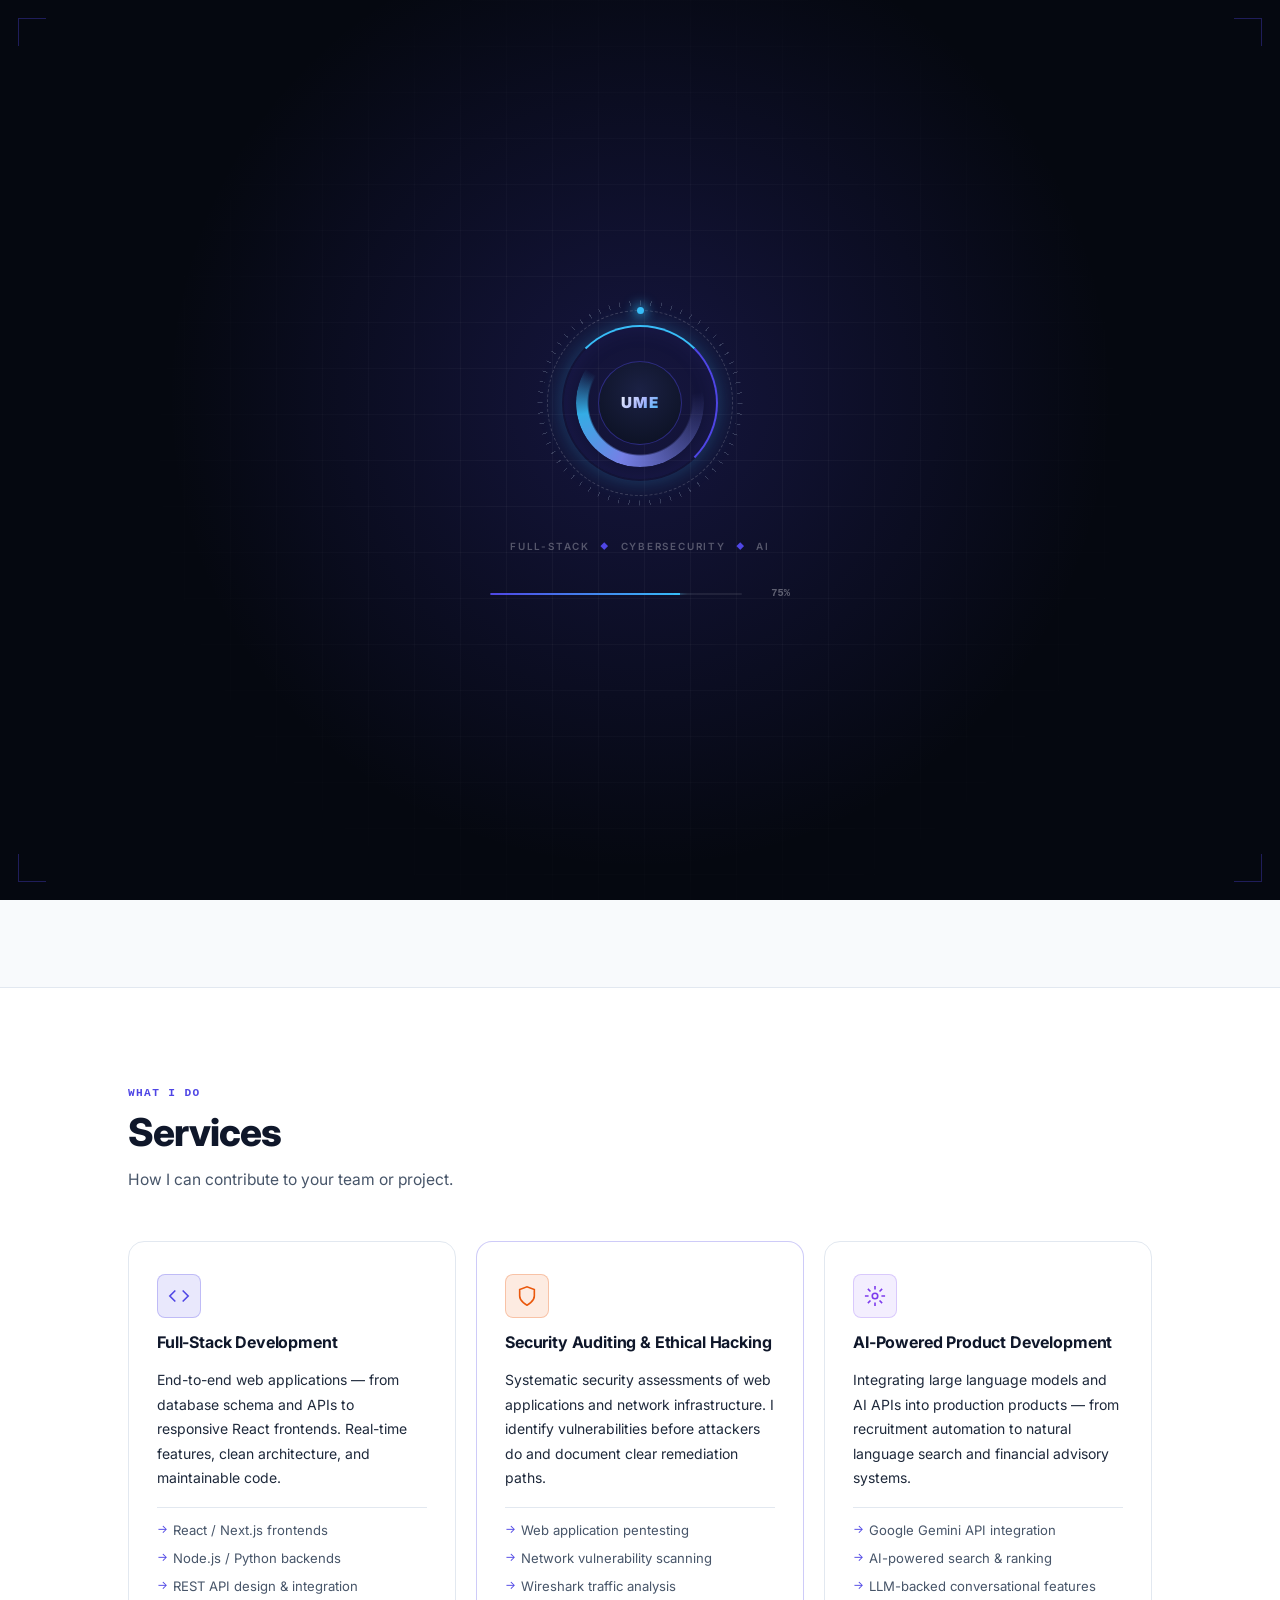
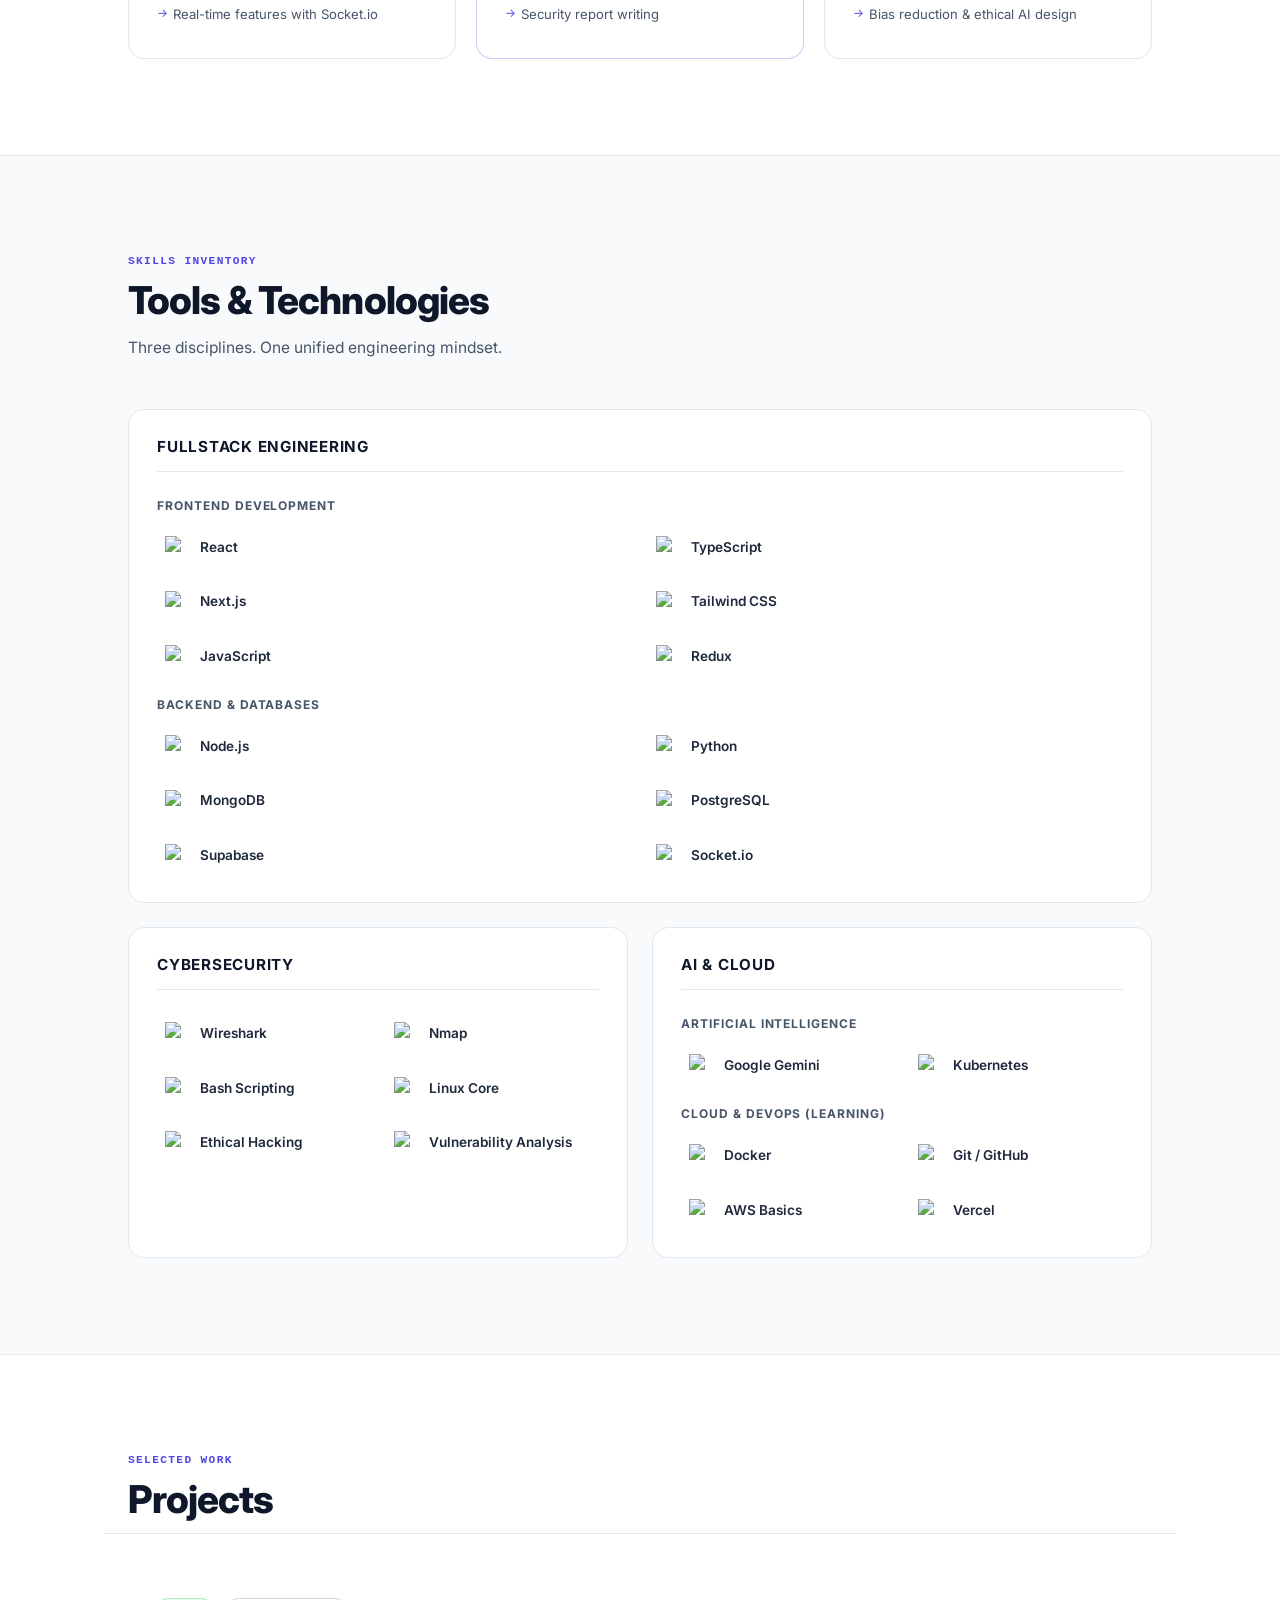
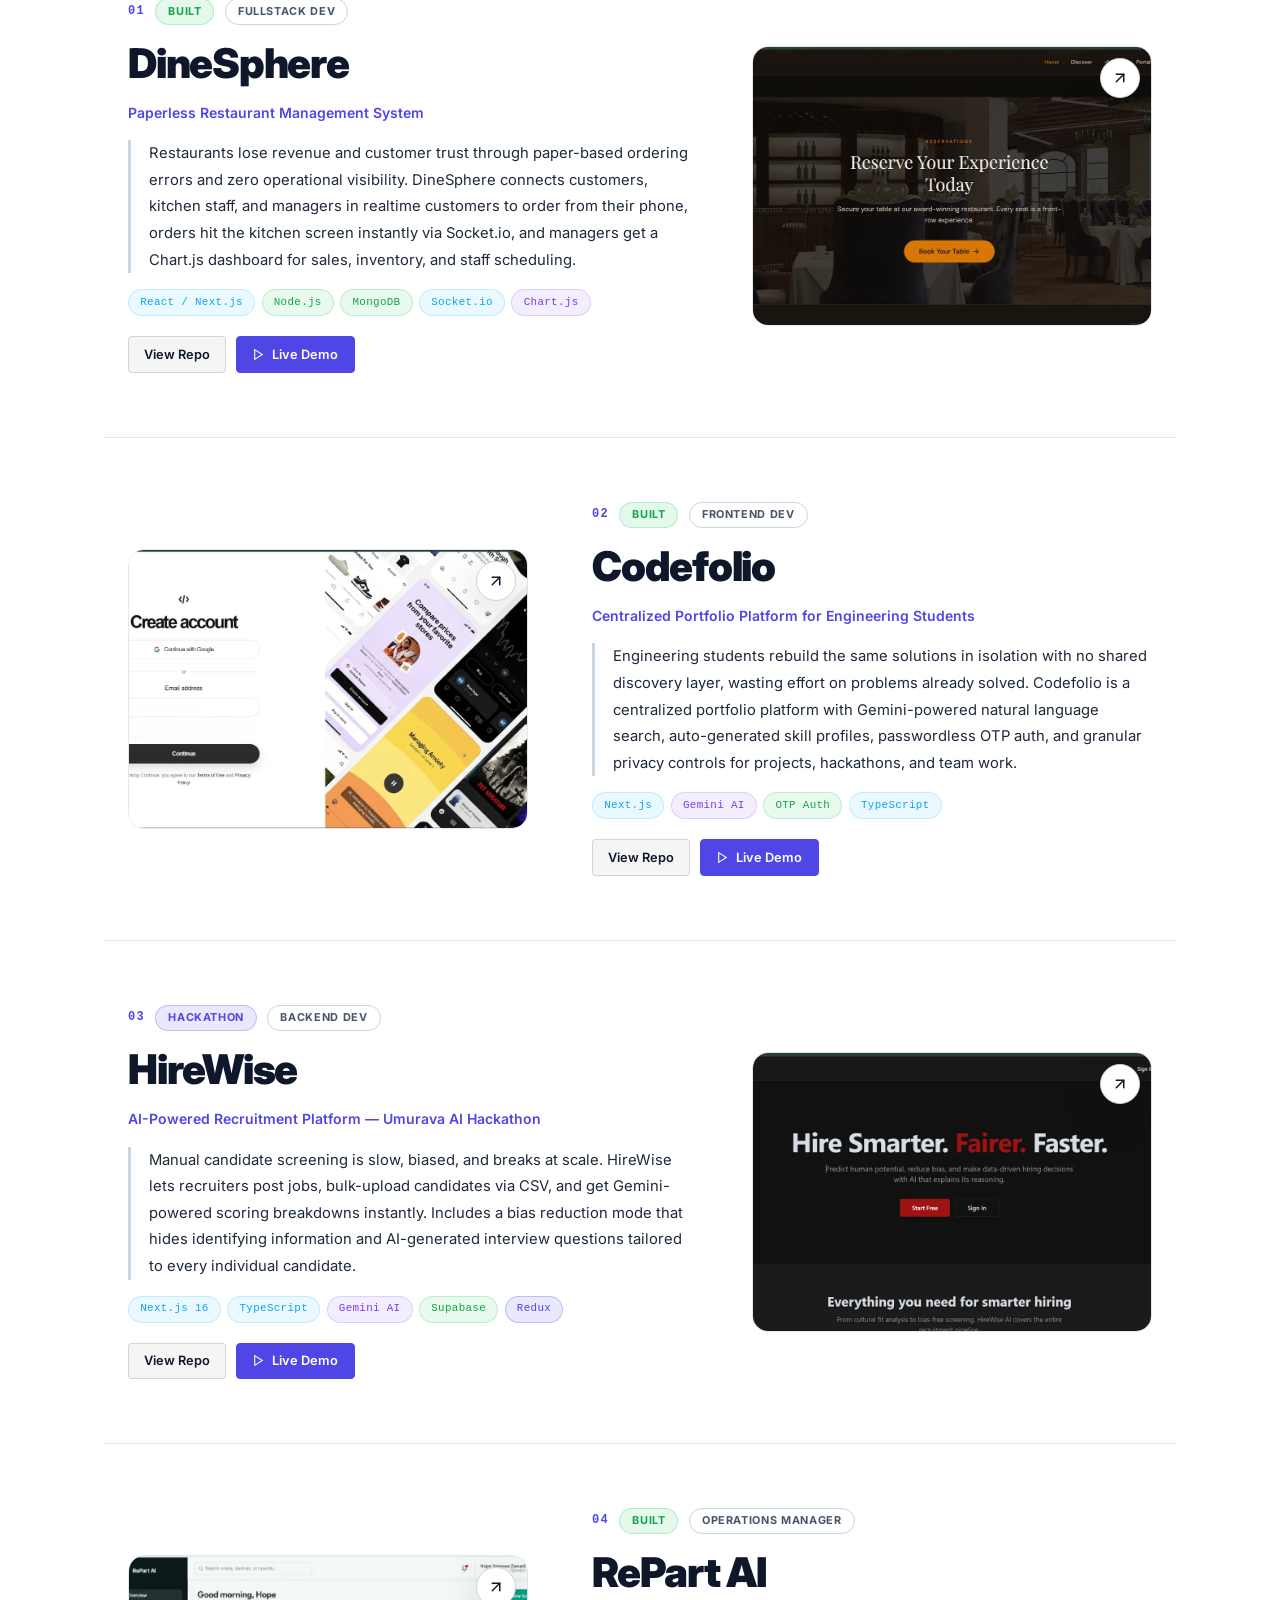
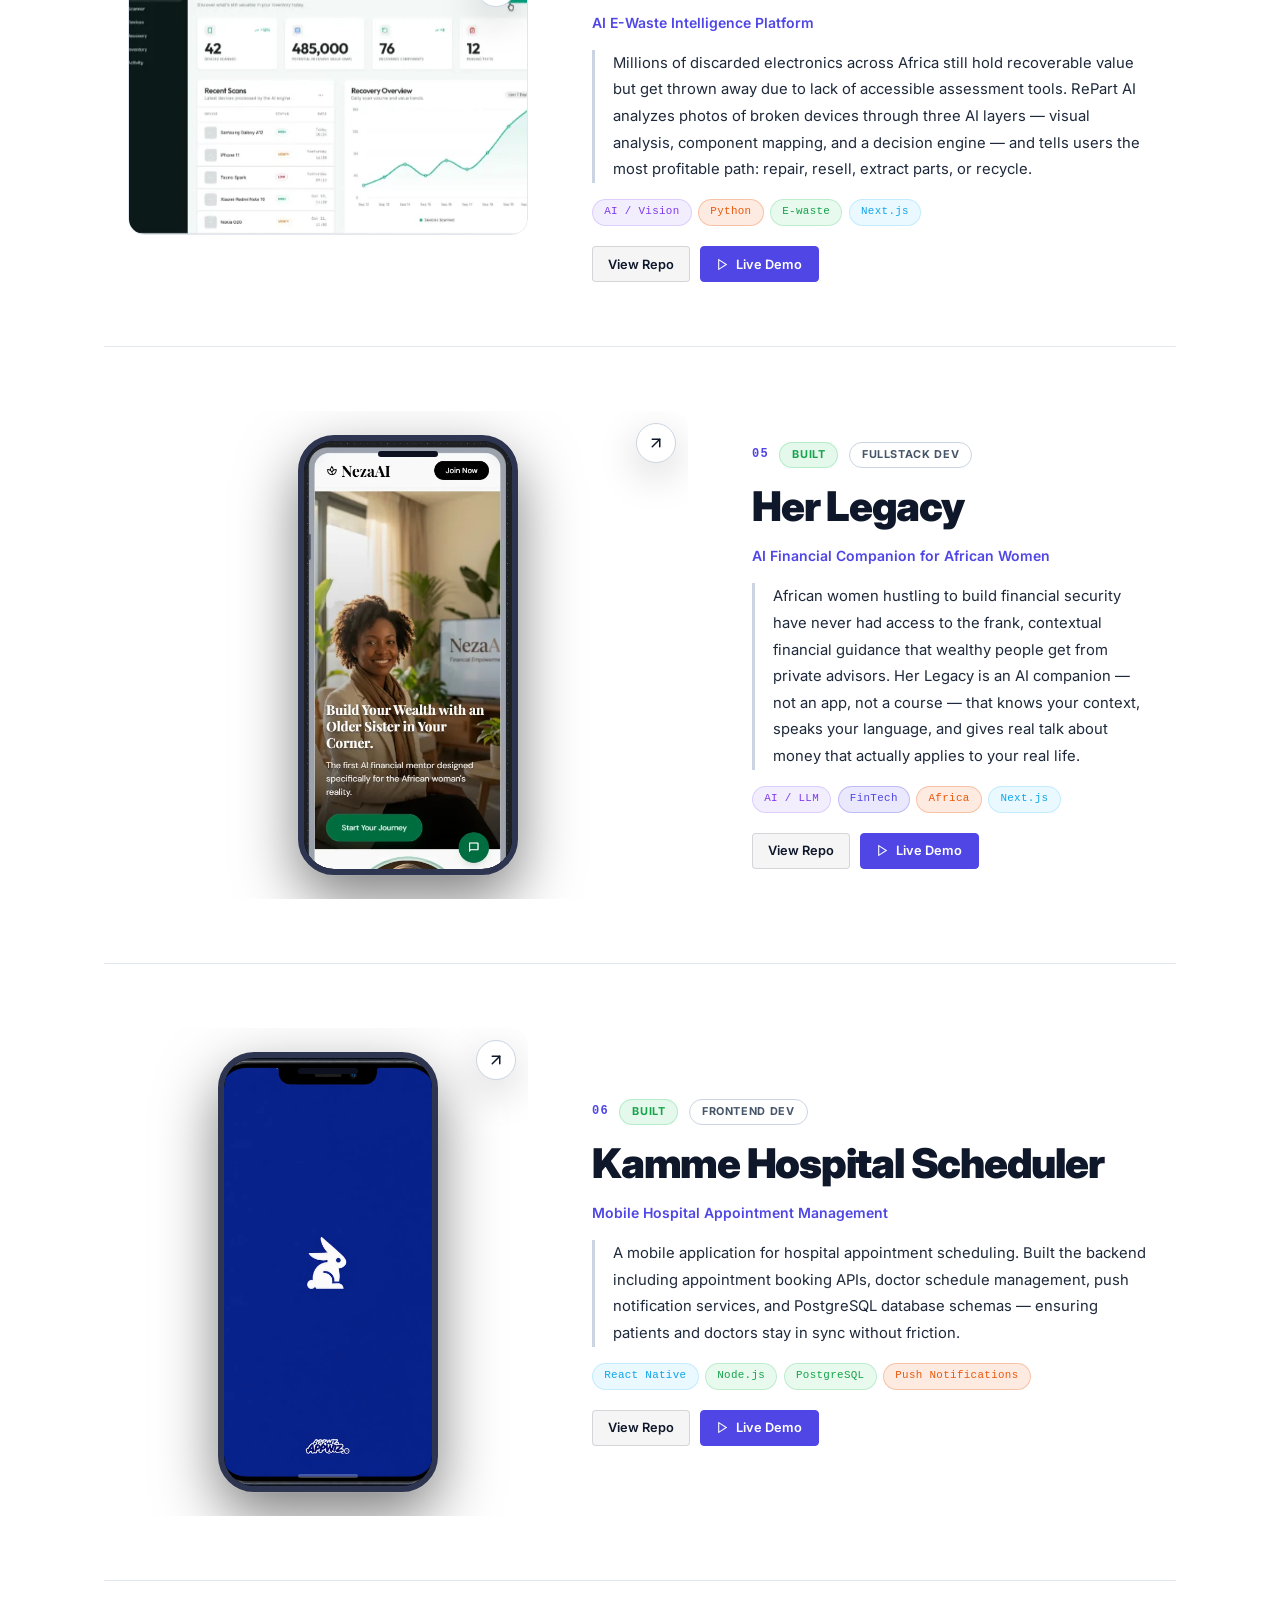
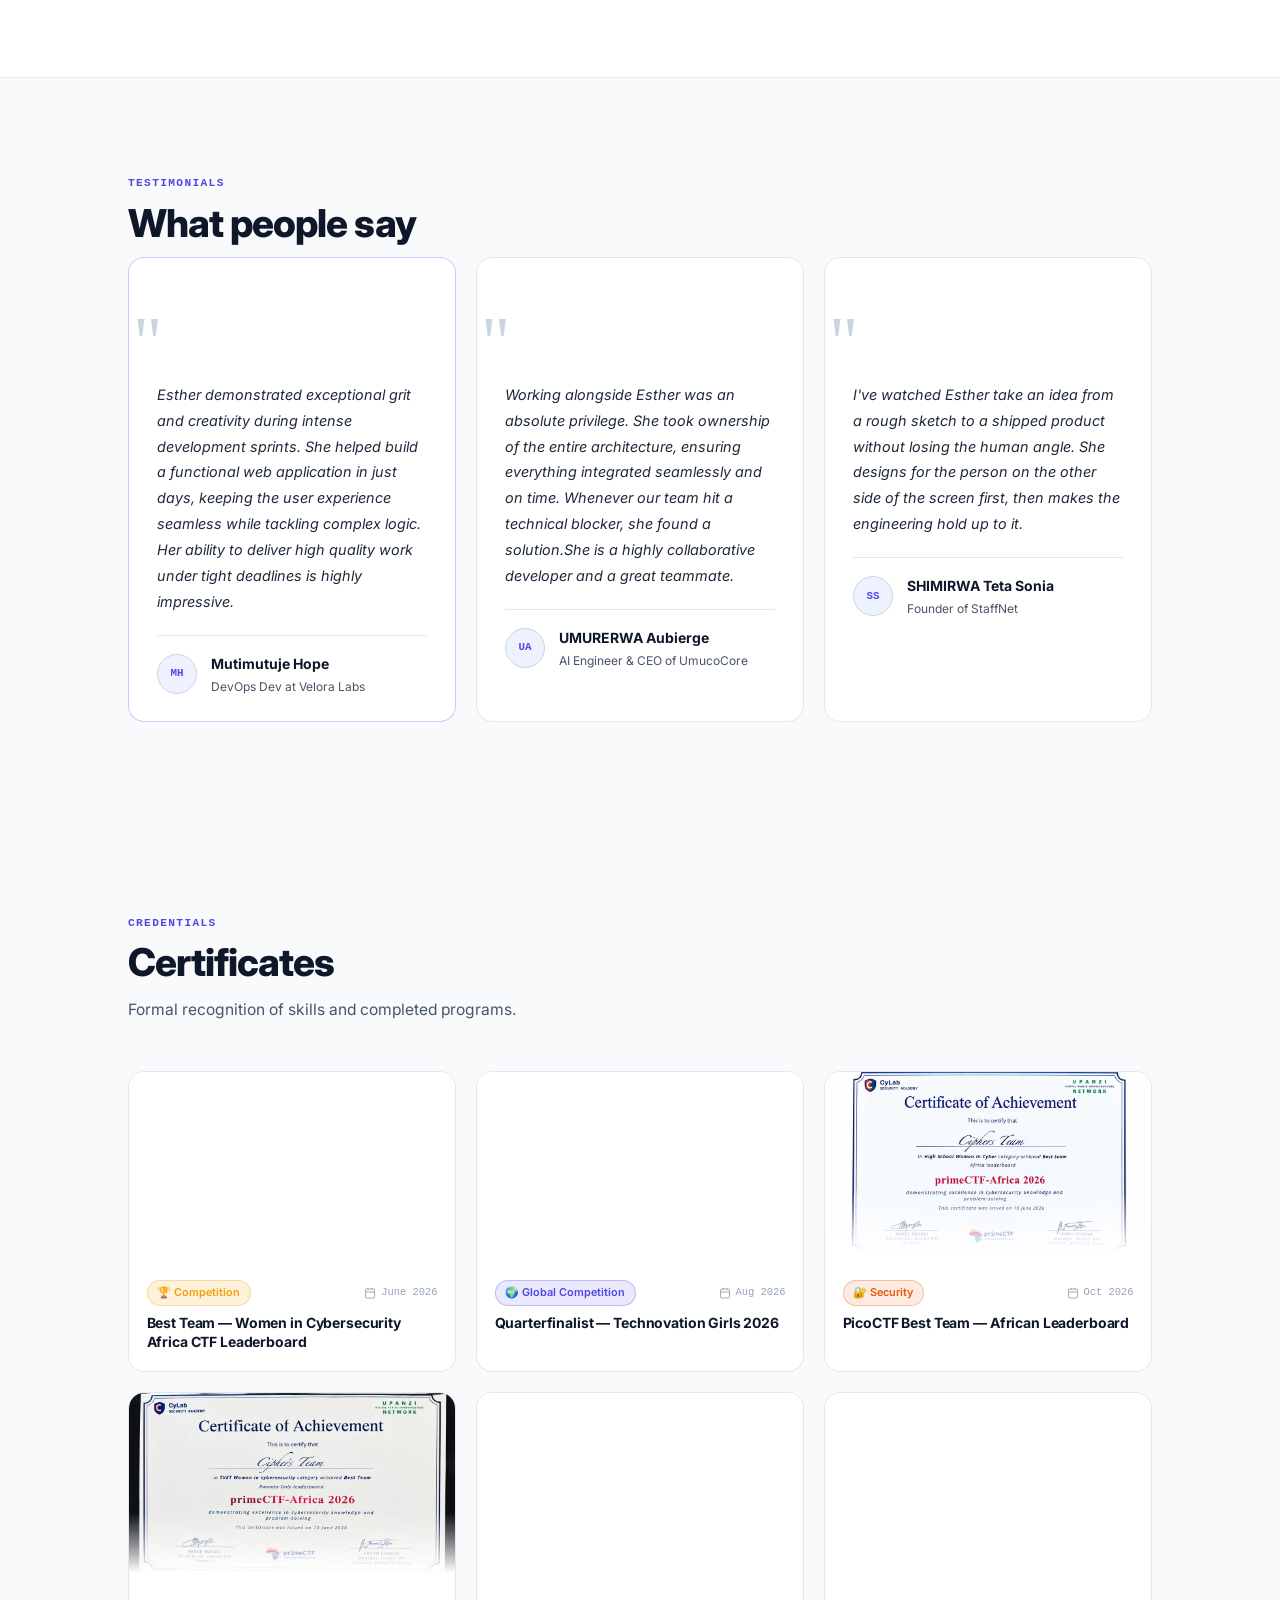
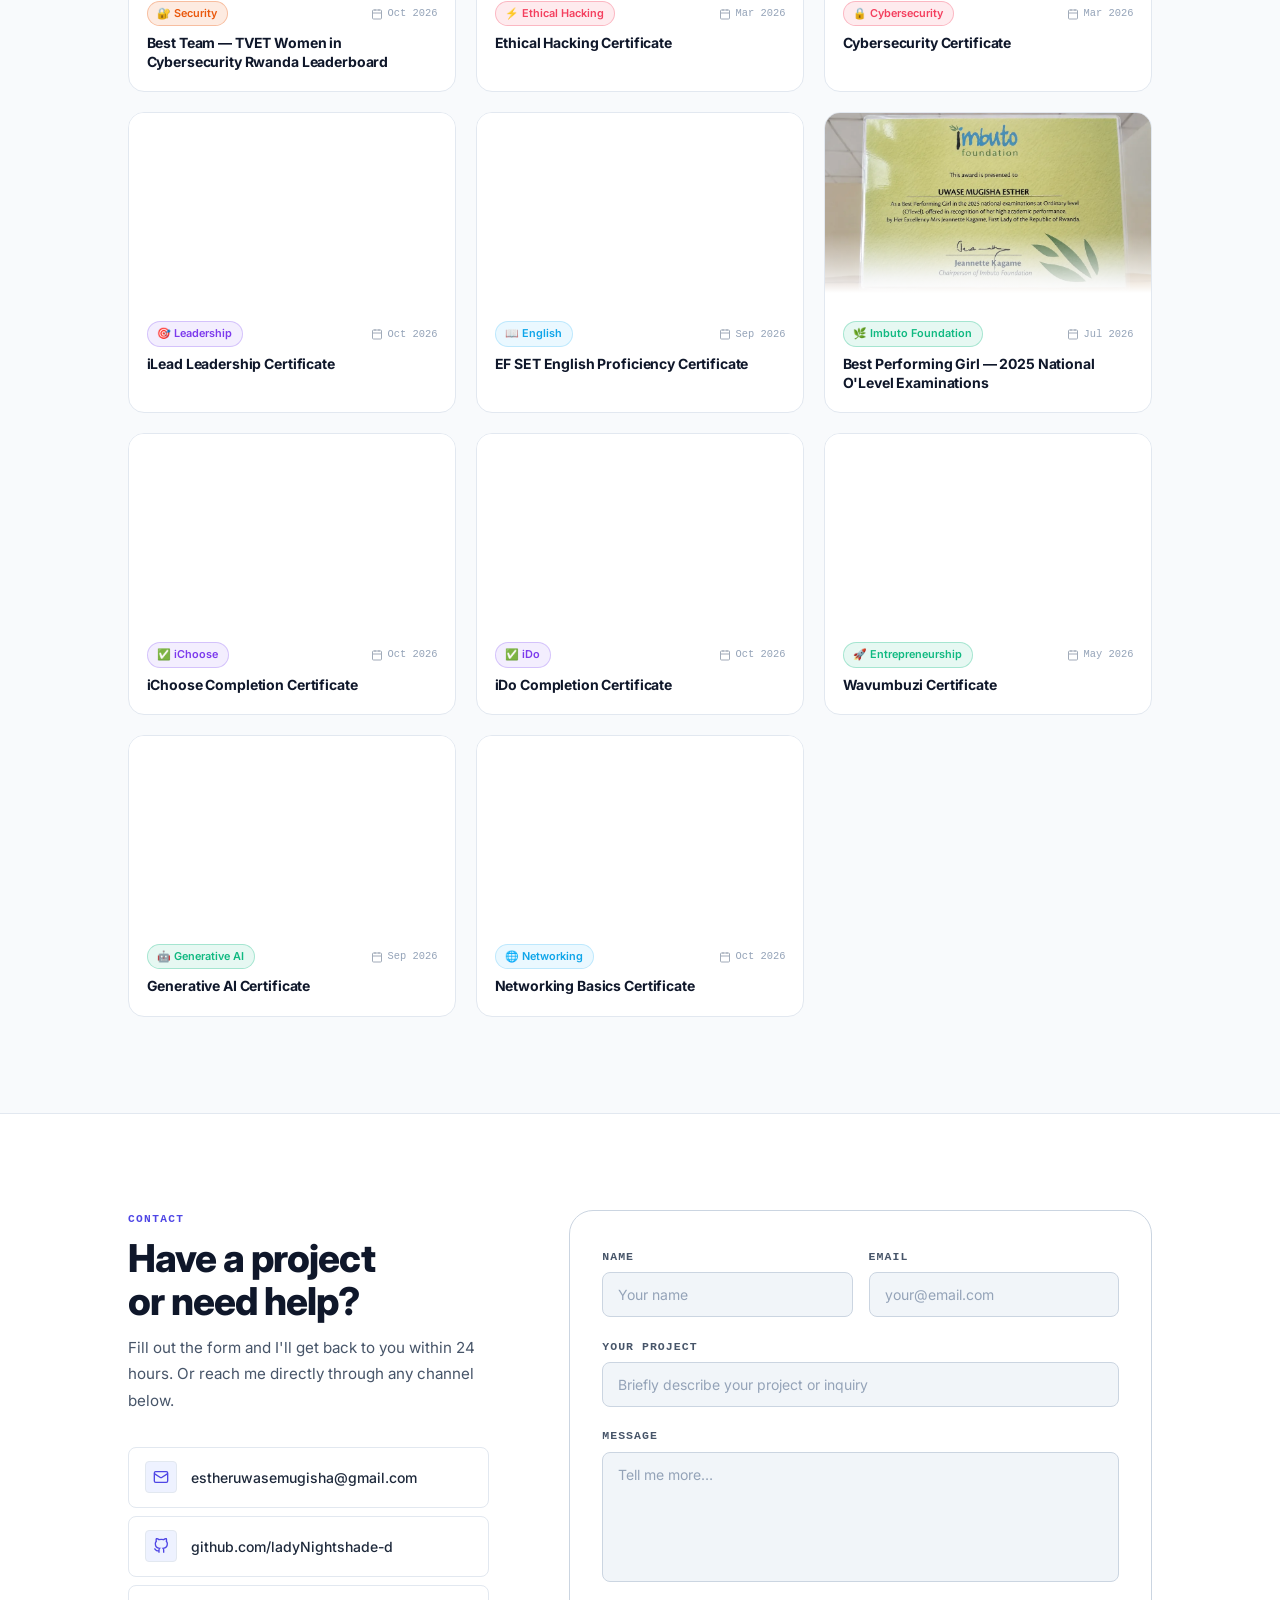
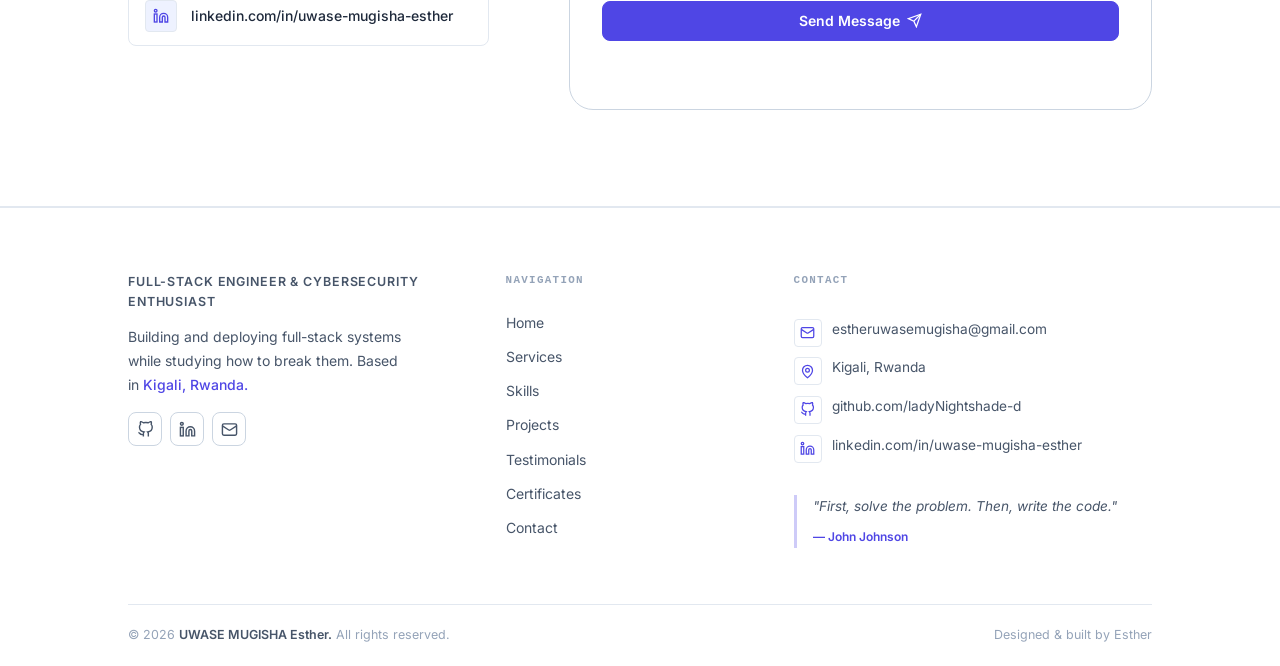
==== index.html @ 6a5888dd "Serve optimized self-hosted WebP images instead of full-size Drive PNGs" ====
<!DOCTYPE html>
<html lang="en" data-theme="dark">
<head>
  <meta charset="UTF-8" />
  <meta name="viewport" content="width=device-width, initial-scale=1.0" />
  <title>UWASE MUGISHA Esther — Full-Stack & Cybersecurity</title>
  <meta name="description" content="Student at Rwanda Coding Academy specializing in Full-Stack Development, Ethical Hacking, and Cybersecurity. Builder of DineSphere, Codefolio, HireWise and more." />
  <meta name="author" content="UWASE MUGISHA Esther" />
  <meta property="og:title"       content="UWASE MUGISHA Esther — Full-Stack & Cybersecurity" />
  <meta property="og:description" content="Student at Rwanda Coding Academy. Full-Stack Engineer & Cybersecurity Specialist." />
  <meta property="og:type"        content="website" />
  <meta name="theme-color"        content="#0A0F1E" />
  <link rel="icon" type="image/svg+xml" href="assets/favicon.svg" />
  <link rel="preload" as="image" href="assets/profile.webp" fetchpriority="high" />
  <link rel="preconnect" href="https://fonts.googleapis.com" />
  <link rel="preconnect" href="https://fonts.gstatic.com" crossorigin />
  <link href="https://fonts.googleapis.com/css2?family=Inter:wght@300;400;500;600;700;800;900&display=swap" rel="stylesheet" />
  <link rel="stylesheet" href="assets/css/style.css?v=6" />
  <noscript>
    <style>.anim-ready { opacity: 1 !important; transform: none !important; }</style>
  </noscript>
</head>
<body class="is-loading">

  <!-- ═══════════════════════════════════════════
       PRELOADER
  ═══════════════════════════════════════════ -->
  <div class="preloader" id="preloader" role="status" aria-live="polite" aria-label="Loading">
    <div class="pre-corner pre-corner--tl" aria-hidden="true"></div>
    <div class="pre-corner pre-corner--tr" aria-hidden="true"></div>
    <div class="pre-corner pre-corner--bl" aria-hidden="true"></div>
    <div class="pre-corner pre-corner--br" aria-hidden="true"></div>

    <div class="pre-inner">
      <div class="pre-rings" aria-hidden="true">
        <div class="pre-ring pre-ring--ticks"></div>
        <div class="pre-ring pre-ring--outer"><span class="pre-ring-dot"></span></div>
        <div class="pre-ring pre-ring--mid"></div>
        <div class="pre-ring pre-ring--inner"></div>
        <div class="pre-monogram"><span>UME</span></div>
      </div>

      <p class="pre-keywords">
        <span>Full-Stack</span><span class="pre-dot">◆</span>
        <span>Cybersecurity</span><span class="pre-dot">◆</span>
        <span>AI</span>
      </p>

      <div class="pre-bar-wrap">
        <div class="pre-bar-track">
          <div class="pre-bar-fill" id="pre-bar-fill"></div>
        </div>
        <span class="pre-pct" id="pre-pct">0%</span>
      </div>
    </div>
  </div>

  <!-- ═══════════════════════════════════════════
       NAVBAR
  ═══════════════════════════════════════════ -->
  <header class="navbar" id="navbar" role="banner">
    <div class="nav-inner">

      <nav class="nav-links" aria-label="Primary navigation">
        <a href="#hero"         class="nav-link">Home</a>
        <a href="#services"     class="nav-link">Services</a>
        <a href="#skills"       class="nav-link">Skills</a>
        <a href="#projects"     class="nav-link">Projects</a>
        <a href="#testimonials" class="nav-link">Testimonials</a>
        <a href="#certificates" class="nav-link">Certificates</a>
        <a href="#contact"      class="nav-link">Contact</a>
      </nav>

      <div class="nav-right">
        <button class="theme-toggle" id="theme-toggle"
                aria-label="Toggle light/dark mode" aria-pressed="false">
          <svg class="icon-sun" width="16" height="16" viewBox="0 0 24 24" fill="none"
               stroke="currentColor" stroke-width="2" aria-hidden="true">
            <circle cx="12" cy="12" r="4"/>
            <path d="M12 2v2M12 20v2M4.93 4.93l1.41 1.41M17.66 17.66l1.41 1.41M2 12h2M20 12h2M4.93 19.07l1.41-1.41M17.66 6.34l1.41-1.41"/>
          </svg>
          <svg class="icon-moon" width="16" height="16" viewBox="0 0 24 24" fill="none"
               stroke="currentColor" stroke-width="2" aria-hidden="true">
            <path d="M21 12.79A9 9 0 1 1 11.21 3 7 7 0 0 0 21 12.79z"/>
          </svg>
        </button>
        <button class="burger" id="burger"
                aria-label="Open menu" aria-expanded="false" aria-controls="mobile-nav">
          <span></span><span></span><span></span>
        </button>
      </div>
    </div>

    <div class="mobile-nav" id="mobile-nav" aria-hidden="true">
      <nav aria-label="Mobile navigation">
        <a href="#hero"         class="mobile-link">Home</a>
        <a href="#services"     class="mobile-link">Services</a>
        <a href="#skills"       class="mobile-link">Skills</a>
        <a href="#projects"     class="mobile-link">Projects</a>
        <a href="#testimonials" class="mobile-link">Testimonials</a>
        <a href="#certificates" class="mobile-link">Certificates</a>
        <a href="#contact"      class="mobile-link">Contact</a>
      </nav>
    </div>
  </header>

  <main id="main">

    <!-- ═══════════════════════════════════════════
         HERO
    ═══════════════════════════════════════════ -->
    <section class="hero" id="hero" aria-labelledby="hero-heading">
      <div class="container">

        <div class="hero-eyebrow anim-ready anim-from-left anim-d1">
          <span class="eyebrow-role">Full-Stack Engineer ,Ethical hacker &amp Cybersecurity enthusiast</span>
        </div>

        <h1 class="hero-heading anim-ready anim-from-left anim-d2" id="hero-heading">
          Hey, I'm<br>
          <span class="hero-name">Esther.</span>
        </h1>

        <p class="hero-tagline anim-ready anim-from-left anim-d3">I build systems. I break them too.</p>

        <div class="hero-body">
          <div class="hero-left anim-ready anim-from-left anim-d4">
            <p class="hero-desc">
              Student at <strong>Rwanda Coding Academy</strong>, building and
              deploying full-stack systems using cutting-edge technologies while breaking them to see how they tick hence
              pushing me deeper into both development and security.
            </p>
            <div class="hero-actions">
              <a href="assets/resume.pdf" class="btn btn-primary" download>
                <svg width="15" height="15" viewBox="0 0 24 24" fill="none"
                     stroke="currentColor" stroke-width="2" aria-hidden="true">
                  <path d="M21 15v4a2 2 0 0 1-2 2H5a2 2 0 0 1-2-2v-4"/>
                  <polyline points="7 10 12 15 17 10"/>
                  <line x1="12" y1="15" x2="12" y2="3"/>
                </svg>
                Download Resume
              </a>
              <a href="https://github.com/ladyNightshade-d" class="btn btn-ghost"
                 target="_blank" rel="noopener noreferrer">
                <svg width="15" height="15" viewBox="0 0 24 24" fill="none"
                     stroke="currentColor" stroke-width="2" aria-hidden="true">
                  <path d="M9 19c-5 1.5-5-2.5-7-3m14 6v-3.87a3.37 3.37 0 0 0-.94-2.61c3.14-.35 6.44-1.54 6.44-7A5.44 5.44 0 0 0 20 4.77 5.07 5.07 0 0 0 19.91 1S18.73.65 16 2.48a13.38 13.38 0 0 0-7 0C6.27.65 5.09 1 5.09 1A5.07 5.07 0 0 0 5 4.77a5.44 5.44 0 0 0-1.5 3.78c0 5.42 3.3 6.61 6.44 7A3.37 3.37 0 0 0 9 18.13V22"/>
                </svg>
                View GitHub
              </a>
            </div>
          </div>

          <aside class="hero-card anim-ready anim-from-right anim-d5" aria-label="Profile snapshot">
            <div class="hcard-photo-wrap">
              <img
                src="assets/profile.webp"
                alt="Uwase Mugisha Esther — Rwanda Coding Academy student"
                class="hcard-photo"
                width="320"
                height="340"
                fetchpriority="high"
                decoding="async"
              />
            </div>
            <div class="hcard-info">
              <p class="hcard-name">UWASE MUGISHA Esther</p>
              <p class="hcard-school">Rwanda Coding Academy</p>
            </div>
            <div class="hcard-divider"></div>
            <div class="hcard-tags">
              <span class="pill pill--indigo">Full-Stack Engineer</span>
              <span class="pill pill--blue">Ethical Hacking</span>
              <span class="pill pill--purple">Cybersecurity</span>
              <span class="pill pill--green">AI / ML</span>
            </div>
            <div class="hcard-divider"></div>
            <div class="hcard-stat-row">
              <div class="hcard-stat">
                <span class="hcard-stat-n">6+</span>
                <span class="hcard-stat-l">Projects</span>
              </div>
              <div class="hcard-stat-sep"></div>
              <div class="hcard-stat">
                <span class="hcard-stat-n">RCA</span>
                <span class="hcard-stat-l">School</span>
              </div>
            </div>
          </aside>
        </div>

      </div>
    </section>

    <!-- ═══════════════════════════════════════════
         MARQUEE
    ═══════════════════════════════════════════ -->
    <div class="marquee-section anim-ready anim-from-bottom anim-d6" aria-hidden="true">
      <div class="marquee-track">
        <div class="marquee-inner">
          <span>Full-Stack Development</span><span class="marquee-dot">◆</span>
          <span>Ethical Hacking</span><span class="marquee-dot">◆</span>
          <span>Cybersecurity</span><span class="marquee-dot">◆</span>
          <span>TypeScript</span><span class="marquee-dot">◆</span>
          <span>React &amp; Next.js</span><span class="marquee-dot">◆</span>
          <span>Node.js</span><span class="marquee-dot">◆</span>
          <span>Python</span><span class="marquee-dot">◆</span>
          <span>Network Analysis</span><span class="marquee-dot">◆</span>
          <span>Linux</span><span class="marquee-dot">◆</span>
          <span>AI Integration</span><span class="marquee-dot">◆</span>
          <span>System Design</span><span class="marquee-dot">◆</span>
          <!-- duplicate for seamless loop -->
          <span>Full-Stack Development</span><span class="marquee-dot">◆</span>
          <span>Ethical Hacking</span><span class="marquee-dot">◆</span>
          <span>Cybersecurity</span><span class="marquee-dot">◆</span>
          <span>TypeScript</span><span class="marquee-dot">◆</span>
          <span>React &amp; Next.js</span><span class="marquee-dot">◆</span>
          <span>Node.js</span><span class="marquee-dot">◆</span>
          <span>Python</span><span class="marquee-dot">◆</span>
          <span>Network Analysis</span><span class="marquee-dot">◆</span>
          <span>Linux</span><span class="marquee-dot">◆</span>
          <span>AI Integration</span><span class="marquee-dot">◆</span>
          <span>System Design</span><span class="marquee-dot">◆</span>
        </div>
      </div>
    </div>

    <!-- ═══════════════════════════════════════════
         SERVICES
    ═══════════════════════════════════════════ -->
    <section class="section section--alt" id="services" aria-labelledby="services-heading">
      <div class="container">
        <p class="section-label"> What I do</p>
        <h2 class="section-heading" id="services-heading">Services</h2>
        <p class="section-sub">How I can contribute to your team or project.</p>

        <div class="services-grid">

          <div class="service-card">
            <div class="service-icon service-icon--indigo">
              <svg width="22" height="22" viewBox="0 0 24 24" fill="none"
                   stroke="currentColor" stroke-width="1.75" aria-hidden="true">
                <polyline points="16 18 22 12 16 6"/>
                <polyline points="8 6 2 12 8 18"/>
              </svg>
            </div>
            <h3 class="service-title">Full-Stack Development</h3>
            <p class="service-desc">
              End-to-end web applications — from database schema and APIs
              to responsive React frontends. Real-time features, clean
              architecture, and maintainable code.
            </p>
            <ul class="service-list">
              <li>React / Next.js frontends</li>
              <li>Node.js / Python backends</li>
              <li>REST API design &amp; integration</li>
              <li>Real-time features with Socket.io</li>
            </ul>
          </div>

          <div class="service-card service-card--featured">
            <div class="service-icon service-icon--orange">
              <svg width="22" height="22" viewBox="0 0 24 24" fill="none"
                   stroke="currentColor" stroke-width="1.75" aria-hidden="true">
                <path d="M12 22s8-4 8-10V5l-8-3-8 3v7c0 6 8 10 8 10z"/>
              </svg>
            </div>
            <h3 class="service-title">Security Auditing &amp; Ethical Hacking</h3>
            <p class="service-desc">
              Systematic security assessments of web applications and network
              infrastructure. I identify vulnerabilities before attackers do
              and document clear remediation paths.
            </p>
            <ul class="service-list">
              <li>Web application pentesting</li>
              <li>Network vulnerability scanning</li>
              <li>Wireshark traffic analysis</li>
              <li>Security report writing</li>
            </ul>
          </div>

          <div class="service-card">
            <div class="service-icon service-icon--purple">
              <svg width="22" height="22" viewBox="0 0 24 24" fill="none"
                   stroke="currentColor" stroke-width="1.75" aria-hidden="true">
                <circle cx="12" cy="12" r="3"/>
                <path d="M12 1v4M12 19v4M4.22 4.22l2.83 2.83M16.95 16.95l2.83 2.83M1 12h4M19 12h4M4.22 19.78l2.83-2.83M16.95 7.05l2.83-2.83"/>
              </svg>
            </div>
            <h3 class="service-title">AI-Powered Product Development</h3>
            <p class="service-desc">
              Integrating large language models and AI APIs into production
              products — from recruitment automation to natural language
              search and financial advisory systems.
            </p>
            <ul class="service-list">
              <li>Google Gemini API integration</li>
              <li>AI-powered search &amp; ranking</li>
              <li>LLM-backed conversational features</li>
              <li>Bias reduction &amp; ethical AI design</li>
            </ul>
          </div>

        </div>
      </div>
    </section>

    <!-- ═══════════════════════════════════════════
         SKILLS
    ═══════════════════════════════════════════ -->
    <section class="section" id="skills" aria-labelledby="skills-heading">
      <div class="container">
        <p class="section-label"> Skills inventory</p>
        <h2 class="section-heading" id="skills-heading">Tools &amp; Technologies</h2>
        <p class="section-sub">Three disciplines. One unified engineering mindset.</p>

        <div class="skills-grid">

          <!-- ── Fullstack ── -->
          <div class="skill-card skill-card--full">
            <div class="skill-card-header">
              <h3 class="skill-card-title">Fullstack Engineering</h3>
            </div>
            
            <span class="skill-sub-heading">Frontend Development</span>
            <ul class="skill-list" role="list">
              <li class="skill-item">
                <span class="skill-icon-mini">
                  <img src="https://cdn.jsdelivr.net/gh/devicons/devicon/icons/react/react-original.svg" alt="React" />
                </span>
                <span class="skill-name">React</span>
              </li>
              <li class="skill-item">
                <span class="skill-icon-mini">
                  <img src="https://cdn.jsdelivr.net/gh/devicons/devicon/icons/typescript/typescript-original.svg" alt="TypeScript" />
                </span>
                <span class="skill-name">TypeScript</span>
              </li>
              <li class="skill-item">
                <span class="skill-icon-mini">
                  <img src="https://cdn.jsdelivr.net/gh/devicons/devicon/icons/nextjs/nextjs-original.svg" alt="Next.js" class="theme-icon-invert" />
                </span>
                <span class="skill-name">Next.js</span>
              </li>
              <li class="skill-item">
                <span class="skill-icon-mini">
                  <img src="https://cdn.jsdelivr.net/gh/devicons/devicon/icons/tailwindcss/tailwindcss-original.svg" alt="Tailwind" />
                </span>
                <span class="skill-name">Tailwind CSS</span>
              </li>
              <li class="skill-item">
                <span class="skill-icon-mini">
                  <img src="https://cdn.jsdelivr.net/gh/devicons/devicon/icons/javascript/javascript-original.svg" alt="JavaScript" />
                </span>
                <span class="skill-name">JavaScript</span>
              </li>
              <li class="skill-item">
                <span class="skill-icon-mini">
                  <img src="https://cdn.jsdelivr.net/gh/devicons/devicon/icons/redux/redux-original.svg" alt="Redux" />
                </span>
                <span class="skill-name">Redux</span>
              </li>
            </ul>

            <span class="skill-sub-heading">Backend & Databases</span>
            <ul class="skill-list" role="list">
              <li class="skill-item">
                <span class="skill-icon-mini">
                  <img src="https://cdn.jsdelivr.net/gh/devicons/devicon/icons/nodejs/nodejs-original.svg" alt="Node.js" />
                </span>
                <span class="skill-name">Node.js</span>
              </li>
              <li class="skill-item">
                <span class="skill-icon-mini">
                  <img src="https://cdn.jsdelivr.net/gh/devicons/devicon/icons/python/python-original.svg" alt="Python" />
                </span>
                <span class="skill-name">Python</span>
              </li>
              <li class="skill-item">
                <span class="skill-icon-mini">
                  <img src="https://cdn.jsdelivr.net/gh/devicons/devicon/icons/mongodb/mongodb-original.svg" alt="MongoDB" />
                </span>
                <span class="skill-name">MongoDB</span>
              </li>
              <li class="skill-item">
                <span class="skill-icon-mini">
                  <img src="https://cdn.jsdelivr.net/gh/devicons/devicon/icons/postgresql/postgresql-original.svg" alt="PostgreSQL" />
                </span>
                <span class="skill-name">PostgreSQL</span>
              </li>
              <li class="skill-item">
                <span class="skill-icon-mini">
                  <img src="https://cdn.jsdelivr.net/gh/devicons/devicon/icons/supabase/supabase-original.svg" alt="Supabase" />
                </span>
                <span class="skill-name">Supabase</span>
              </li>
              <li class="skill-item">
                <span class="skill-icon-mini">
                  <img src="https://cdn.jsdelivr.net/gh/devicons/devicon/icons/socketio/socketio-original.svg" alt="Socket.io" class="theme-icon-invert" />
                </span>
                <span class="skill-name">Socket.io</span>
              </li>
            </ul>
          </div>

          <!-- ── Cybersecurity ── -->
          <div class="skill-card">
            <div class="skill-card-header">
              <h3 class="skill-card-title">Cybersecurity</h3>
            </div>
            <ul class="skill-list" role="list">
              <li class="skill-item">
                <span class="skill-icon-mini">
                  <img src="https://cdn.simpleicons.org/wireshark/1679A7" alt="Wireshark" class="theme-icon-boost" />
                </span>
                <span class="skill-name">Wireshark</span>
              </li>
              <li class="skill-item">
                <span class="skill-icon-mini">
                  <img src="https://api.iconify.design/file-icons/nmap.svg?color=%2377B929" alt="Nmap" />
                </span>
                <span class="skill-name">Nmap</span>
              </li>
              <li class="skill-item">
                <span class="skill-icon-mini">
                  <img src="https://cdn.jsdelivr.net/gh/devicons/devicon/icons/bash/bash-original.svg" alt="Bash" class="theme-icon-invert" />
                </span>
                <span class="skill-name">Bash Scripting</span>
              </li>
              <li class="skill-item">
                <span class="skill-icon-mini">
                  <img src="https://cdn.jsdelivr.net/gh/devicons/devicon/icons/linux/linux-original.svg" alt="Linux" />
                </span>
                <span class="skill-name">Linux Core</span>
              </li>
              <li class="skill-item">
                <span class="skill-icon-mini">
                  <img src="https://cdn.simpleicons.org/kalilinux/557C94" alt="Kali" class="theme-icon-boost" />
                </span>
                <span class="skill-name">Ethical Hacking</span>
              </li>
              <li class="skill-item">
                <span class="skill-icon-mini">
                  <img src="https://cdn.simpleicons.org/metasploit/77B929" alt="Metasploit" />
                </span>
                <span class="skill-name">Vulnerability Analysis</span>
              </li>
            </ul>
          </div>

          <!-- ── AI & Cloud ── -->
          <div class="skill-card">
            <div class="skill-card-header">
              <h3 class="skill-card-title">AI & Cloud</h3>
            </div>
            
            <span class="skill-sub-heading">Artificial Intelligence</span>
            <ul class="skill-list" role="list">
              <li class="skill-item">
                <span class="skill-icon-mini">
                  <img src="https://cdn.simpleicons.org/googlegemini/4285F4" alt="Gemini" />
                </span>
                <span class="skill-name">Google Gemini</span>
              </li>
              <li class="skill-item">
                <span class="skill-icon-mini">
                  <img src="https://encrypted-tbn0.gstatic.com/images?q=tbn:ANd9GcRSPIfkqvFvks0B2kigulfnOcuQoZdBQkNpUVkb5_D3zQ&s=10" alt="OpenAI" class="theme-icon-invert" />
                </span>
                <span class="skill-name">Kubernetes</span>
              </li>
            </ul>

            <span class="skill-sub-heading">Cloud & DevOps (Learning)</span>
            <ul class="skill-list" role="list">
              <li class="skill-item">
                <span class="skill-icon-mini">
                  <img src="https://cdn.jsdelivr.net/gh/devicons/devicon/icons/docker/docker-original.svg" alt="Docker" />
                </span>
                <span class="skill-name">Docker</span>
              </li>
              <li class="skill-item">
                <span class="skill-icon-mini">
                  <img src="https://cdn.jsdelivr.net/gh/devicons/devicon/icons/git/git-original.svg" alt="Git" />
                </span>
                <span class="skill-name">Git / GitHub</span>
              </li>
              <li class="skill-item">
                <span class="skill-icon-mini">
                  <img src="https://cdn.jsdelivr.net/gh/devicons/devicon/icons/amazonwebservices/amazonwebservices-original-wordmark.svg" alt="AWS" class="theme-icon-invert" />
                </span>
                <span class="skill-name">AWS Basics</span>
              </li>
              <li class="skill-item">
                <span class="skill-icon-mini">
                  <img src="https://api.iconify.design/skill-icons/vercel-light.svg" alt="Vercel" />
                </span>
                <span class="skill-name">Vercel</span>
              </li>
            </ul>
          </div>

        </div>
      </div>
    </section>

    <!-- ═══════════════════════════════════════════
         PROJECTS
    ═══════════════════════════════════════════ -->
    <section class="section section--alt" id="projects" aria-labelledby="projects-heading">
      <div class="container">
        <p class="section-label"> Selected work</p>
        <h2 class="section-heading" id="projects-heading">Projects</h2>

        <div class="proj-list">

          <!-- ── DineSphere ── -->
          <article class="proj-row" id="proj-dinesphere">
            <div class="proj-row-inner">
              <div class="proj-row-content">
                <div class="proj-row-meta">
                  <span class="proj-num">01</span>
                  <span class="proj-badge proj-badge--built">Built</span>
                  <span class="proj-badge proj-badge--role">FullStack Dev</span>
                </div>
                <h3 class="proj-row-title">DineSphere</h3>
                <p class="proj-row-sub">Paperless Restaurant Management System</p>
                <p class="proj-row-desc">
                  Restaurants lose revenue and customer trust through paper-based
                  ordering errors and zero operational visibility. DineSphere
                  connects customers, kitchen staff, and managers in realtime 
                  customers to order from their phone, orders hit
                  the kitchen screen instantly via Socket.io, and managers get a
                  Chart.js dashboard for sales, inventory, and staff scheduling.
                </p>
                <div class="proj-tags">
                  <span class="pill pill--blue">React / Next.js</span>
                  <span class="pill pill--green">Node.js</span>
                  <span class="pill pill--green">MongoDB</span>
                  <span class="pill pill--blue">Socket.io</span>
                  <span class="pill pill--purple">Chart.js</span>
                </div>
                <div class="proj-row-actions">
                  <a href="https://github.com/ladyNightshade-d/Dinesphere-restroman" class="btn btn-sm btn-ghost"
                     target="_blank" rel="noopener noreferrer">View Repo</a>
                  <a href="#" class="btn btn-sm btn-primary demo-btn" data-title="DineSphere — No video yet">
                    <svg width="13" height="13" viewBox="0 0 24 24" fill="none" stroke="currentColor" stroke-width="2"><polygon points="5 3 19 12 5 21 5 3"/></svg>
                    Live Demo</a>
                </div>
              </div>
              <div class="proj-row-img-wrap">
                <img src="assets/projects/dinesphere.webp" alt="DineSphere — Paperless Restaurant Management System" class="proj-row-img" width="1600" height="780" loading="lazy" decoding="async" />
                <a class="proj-visit-link" href="https://dinesphere-restroman.vercel.app/" target="_blank" rel="noopener noreferrer" aria-label="Visit DineSphere project">
                  <svg viewBox="0 0 24 24" fill="none" stroke="currentColor" stroke-width="2" stroke-linecap="round" stroke-linejoin="round"><line x1="7" y1="17" x2="17" y2="7"/><polyline points="7 7 17 7 17 17"/></svg>
                </a>
                <!-- swap the div above for:
                <img src="assets/projects/dinesphere.png" alt="DineSphere screenshot" class="proj-row-img" /> -->
              </div>
            </div>
          </article>

          <!-- ── Codefolio ── -->
          <article class="proj-row proj-row--alt" id="proj-codefolio">
            <div class="proj-row-inner proj-row-inner--flip">
              <div class="proj-row-img-wrap">
                <img src="assets/projects/codefolio.webp" alt="Codefolio — Centralized Portfolio Platform" class="proj-row-img" width="1400" height="681" loading="lazy" decoding="async" />
                <a class="proj-visit-link" href="#" target="_blank" rel="noopener noreferrer" aria-label="Visit Codefolio project">
                  <svg viewBox="0 0 24 24" fill="none" stroke="currentColor" stroke-width="2" stroke-linecap="round" stroke-linejoin="round"><line x1="7" y1="17" x2="17" y2="7"/><polyline points="7 7 17 7 17 17"/></svg>
                </a>
              </div>
              <div class="proj-row-content">
                <div class="proj-row-meta">
                  <span class="proj-num">02</span>
                  <span class="proj-badge proj-badge--built">Built</span>
                  <span class="proj-badge proj-badge--role">Frontend Dev</span>
                </div>
                <h3 class="proj-row-title">Codefolio</h3>
                <p class="proj-row-sub">Centralized Portfolio Platform for Engineering Students</p>
                <p class="proj-row-desc">
                  Engineering students rebuild the same solutions in isolation with
                  no shared discovery layer, wasting effort on problems already solved.
                  Codefolio is a centralized portfolio platform with Gemini-powered
                  natural language search, auto-generated skill profiles, passwordless
                  OTP auth, and granular privacy controls for projects, hackathons,
                  and team work.
                </p>
                <div class="proj-tags">
                  <span class="pill pill--blue">Next.js</span>
                  <span class="pill pill--purple">Gemini AI</span>
                  <span class="pill pill--green">OTP Auth</span>
                  <span class="pill pill--blue">TypeScript</span>
                </div>
                <div class="proj-row-actions">
                  <a href="https://github.com/ladyNightshade-d/Codefolio" class="btn btn-sm btn-ghost"
                     target="_blank" rel="noopener noreferrer">View Repo</a>
                  <a href="#" class="btn btn-sm btn-primary demo-btn" data-title="Codefolio">
                    <svg width="13" height="13" viewBox="0 0 24 24" fill="none" stroke="currentColor" stroke-width="2"><polygon points="5 3 19 12 5 21 5 3"/></svg>
                    Live Demo</a>
                </div>
              </div>
            </div>
          </article>

          <!-- ── HireWise ── -->
          <article class="proj-row" id="proj-hirewise">
            <div class="proj-row-inner">
              <div class="proj-row-content">
                <div class="proj-row-meta">
                  <span class="proj-num">03</span>
                  <span class="proj-badge proj-badge--hackathon">Hackathon</span>
                  <span class="proj-badge proj-badge--role">Backend Dev</span>
                </div>
                <h3 class="proj-row-title">HireWise</h3>
                <p class="proj-row-sub">AI-Powered Recruitment Platform — Umurava AI Hackathon</p>
                <p class="proj-row-desc">
                  Manual candidate screening is slow, biased, and breaks at scale.
                  HireWise lets recruiters post jobs, bulk-upload candidates via CSV,
                  and get Gemini-powered scoring breakdowns instantly. Includes a bias
                  reduction mode that hides identifying information and AI-generated
                  interview questions tailored to every individual candidate.
                </p>
                <div class="proj-tags">
                  <span class="pill pill--blue">Next.js 16</span>
                  <span class="pill pill--blue">TypeScript</span>
                  <span class="pill pill--purple">Gemini AI</span>
                  <span class="pill pill--green">Supabase</span>
                  <span class="pill pill--indigo">Redux</span>
                </div>
                <div class="proj-row-actions">
                  <a href="https://github.com/ladyNightshade-d/umurava-frontend" class="btn btn-sm btn-ghost"
                     target="_blank" rel="noopener noreferrer">View Repo</a>
                  <a href="#" class="btn btn-sm btn-primary demo-btn"
                     data-video="https://drive.google.com/file/d/1yOZ1hOWm29TdGHscCiKcX-TWB68NCYla/preview" data-title="HireWise">
                    <svg width="13" height="13" viewBox="0 0 24 24" fill="none" stroke="currentColor" stroke-width="2"><polygon points="5 3 19 12 5 21 5 3"/></svg>
                    Live Demo</a>
                </div>
              </div>
              <div class="proj-row-img-wrap">
                <img src="assets/projects/hirewise.webp" alt="HireWise — AI Recruitment Platform" class="proj-row-img" width="1600" height="784" loading="lazy" decoding="async" />
                <a class="proj-visit-link" href="https://hirewise-core.vercel.app/" target="_blank" rel="noopener noreferrer" aria-label="Visit HireWise project">
                  <svg viewBox="0 0 24 24" fill="none" stroke="currentColor" stroke-width="2" stroke-linecap="round" stroke-linejoin="round"><line x1="7" y1="17" x2="17" y2="7"/><polyline points="7 7 17 7 17 17"/></svg>
                </a>
              </div>
            </div>
          </article>

          <!-- ── RePart AI ── -->
          <article class="proj-row proj-row--alt" id="proj-repart">
            <div class="proj-row-inner proj-row-inner--flip">
              <div class="proj-row-img-wrap">
                <img src="assets/projects/repart-ai.webp" alt="RePart AI — E-waste Repair Assistant" class="proj-row-img" width="597" height="378" loading="lazy" decoding="async" />
                <a class="proj-visit-link" href="#" target="_blank" rel="noopener noreferrer" aria-label="Visit RePart AI project">
                  <svg viewBox="0 0 24 24" fill="none" stroke="currentColor" stroke-width="2" stroke-linecap="round" stroke-linejoin="round"><line x1="7" y1="17" x2="17" y2="7"/><polyline points="7 7 17 7 17 17"/></svg>
                </a>
              </div>
              <div class="proj-row-content">
                <div class="proj-row-meta">
                  <span class="proj-num">04</span>
                  <span class="proj-badge proj-badge--built">Built</span>
                  <span class="proj-badge proj-badge--role">Operations Manager</span>
                </div>
                <h3 class="proj-row-title">RePart AI</h3>
                <p class="proj-row-sub">AI E-Waste Intelligence Platform</p>
                <p class="proj-row-desc">
                  Millions of discarded electronics across Africa still hold
                  recoverable value but get thrown away due to lack of accessible
                  assessment tools. RePart AI analyzes photos of broken devices
                  through three AI layers — visual analysis, component mapping,
                  and a decision engine — and tells users the most profitable path:
                  repair, resell, extract parts, or recycle.
                </p>
                <div class="proj-tags">
                  <span class="pill pill--purple">AI / Vision</span>
                  <span class="pill pill--orange">Python</span>
                  <span class="pill pill--green">E-waste</span>
                  <span class="pill pill--blue">Next.js</span>
                </div>
                <div class="proj-row-actions">
                  <a href="https://github.com/ladyNightshade-d" class="btn btn-sm btn-ghost"
                     target="_blank" rel="noopener noreferrer">View Repo</a>
                  <a href="#" class="btn btn-sm btn-primary demo-btn" data-title="RePart AI">
                    <svg width="13" height="13" viewBox="0 0 24 24" fill="none" stroke="currentColor" stroke-width="2"><polygon points="5 3 19 12 5 21 5 3"/></svg>
                    Live Demo</a>
                </div>
              </div>
            </div>
          </article>

          <!-- ── Her Legacy ── -->
          <article class="proj-row" id="proj-herlegacy">
            <div class="proj-row-inner">
              <div class="proj-row-img-wrap">
                <div class="phone-mockup">
                  <div class="phone-frame">
                    <div class="phone-screen">
                      <img src="assets/projects/her-legacy.webp" alt="Her Legacy — AI Financial Companion" class="phone-screen-img" width="390" height="830" loading="lazy" decoding="async" />
                    </div>
                  </div>
                </div>
                <a class="proj-visit-link" href="#" target="_blank" rel="noopener noreferrer" aria-label="Visit Her Legacy project">
                  <svg viewBox="0 0 24 24" fill="none" stroke="currentColor" stroke-width="2" stroke-linecap="round" stroke-linejoin="round"><line x1="7" y1="17" x2="17" y2="7"/><polyline points="7 7 17 7 17 17"/></svg>
                </a>
              </div>
              <div class="proj-row-content">
                <div class="proj-row-meta">
                  <span class="proj-num">05</span>
                  <span class="proj-badge proj-badge--built">Built</span>
                  <span class="proj-badge proj-badge--role">FullStack Dev</span>
                </div>
                <h3 class="proj-row-title">Her Legacy</h3>
                <p class="proj-row-sub">AI Financial Companion for African Women</p>
                <p class="proj-row-desc">
                  African women hustling to build financial security have never had
                  access to the frank, contextual financial guidance that wealthy people
                  get from private advisors. Her Legacy is an AI companion — not an app,
                  not a course — that knows your context, speaks your language, and gives
                  real talk about money that actually applies to your real life.
                </p>
                <div class="proj-tags">
                  <span class="pill pill--purple">AI / LLM</span>
                  <span class="pill pill--indigo">FinTech</span>
                  <span class="pill pill--orange">Africa</span>
                  <span class="pill pill--blue">Next.js</span>
                </div>
                <div class="proj-row-actions">
                  <a href="https://github.com/ladyNightshade-d" class="btn btn-sm btn-ghost"
                     target="_blank" rel="noopener noreferrer">View Repo</a>
                  <a href="#" class="btn btn-sm btn-primary demo-btn"
                     data-video="https://drive.google.com/file/d/1ipRL22IQWOyf4Q2iYpLS3TTjgWLD7A4w/preview" data-title="Her Legacy">
                    <svg width="13" height="13" viewBox="0 0 24 24" fill="none" stroke="currentColor" stroke-width="2"><polygon points="5 3 19 12 5 21 5 3"/></svg>
                    Live Demo</a>
                </div>
              </div>
            </div>
          </article>

          <!-- ── Kamme ── -->
          <article class="proj-row proj-row--alt" id="proj-kamme">
            <div class="proj-row-inner proj-row-inner--flip">
              <div class="proj-row-img-wrap">
                <div class="phone-mockup">
                  <div class="phone-frame">
                    <div class="phone-screen">
                      <img src="assets/projects/kamme.webp" alt="Kamme — Hospital Scheduler" class="phone-screen-img" width="924" height="1600" loading="lazy" decoding="async" />
                    </div>
                  </div>
                </div>
                <a class="proj-visit-link" href="#" target="_blank" rel="noopener noreferrer" aria-label="Visit Kamme project">
                  <svg viewBox="0 0 24 24" fill="none" stroke="currentColor" stroke-width="2" stroke-linecap="round" stroke-linejoin="round"><line x1="7" y1="17" x2="17" y2="7"/><polyline points="7 7 17 7 17 17"/></svg>
                </a>
              </div>
              <div class="proj-row-content">
                <div class="proj-row-meta">
                  <span class="proj-num">06</span>
                  <span class="proj-badge proj-badge--built">Built</span>
                  <span class="proj-badge proj-badge--role">Frontend Dev</span>
                </div>
                <h3 class="proj-row-title">Kamme Hospital Scheduler</h3>
                <p class="proj-row-sub">Mobile Hospital Appointment Management</p>
                <p class="proj-row-desc">
                  A mobile application for hospital appointment scheduling. Built
                  the backend including appointment booking APIs, doctor schedule
                  management, push notification services, and PostgreSQL database
                  schemas — ensuring patients and doctors stay in sync without
                  friction.
                </p>
                <div class="proj-tags">
                  <span class="pill pill--blue">React Native</span>
                  <span class="pill pill--green">Node.js</span>
                  <span class="pill pill--green">PostgreSQL</span>
                  <span class="pill pill--orange">Push Notifications</span>
                </div>
                <div class="proj-row-actions">
                  <a href="https://github.com/hope-dev90/Kamme" class="btn btn-sm btn-ghost"
                     target="_blank" rel="noopener noreferrer">View Repo</a>
                  <a href="#" class="btn btn-sm btn-primary demo-btn"
                     data-video="https://drive.google.com/file/d/1J-gMLhDhjXCYa9Aa7baMLaENON_wosPp/preview" data-title="Kamme — Hospital Scheduler">
                    <svg width="13" height="13" viewBox="0 0 24 24" fill="none" stroke="currentColor" stroke-width="2"><polygon points="5 3 19 12 5 21 5 3"/></svg>
                    Live Demo</a>
                </div>
              </div>
            </div>
          </article>

        </div><!-- /proj-list -->
      </div>
    </section>

          <!-- DineSphere -->
          <article class="project-card project-card--featured">
            <div class="project-top">
              <span class="project-num">01</span>
              <div class="project-links">
                <a href="https://github.com/ladyNightshade-d/Dinesphere-restroman" class="icon-btn"
                   aria-label="View repo" target="_blank" rel="noopener noreferrer">
                  <svg width="15" height="15" viewBox="0 0 24 24" fill="none" stroke="currentColor" stroke-width="2"><path d="M9 19c-5 1.5-5-2.5-7-3m14 6v-3.87a3.37 3.37 0 0 0-.94-2.61c3.14-.35 6.44-1.54 6.44-7A5.44 5.44 0 0 0 20 4.77 5.07 5.07 0 0 0 19.91 1S18.73.65 16 2.48a13.38 13.38 0 0 0-7 0C6.27.65 5.09 1 5.09 1A5.07 5.07 0 0 0 5 4.77a5.44 5.44 0 0 0-1.5 3.78c0 5.42 3.3 6.61 6.44 7A3.37 3.37 0 0 0 9 18.13V22"/></svg>
                </a>
                <a href="#" class="icon-btn" aria-label="Live demo"
                   target="_blank" rel="noopener noreferrer">
                  <svg width="15" height="15" viewBox="0 0 24 24" fill="none" stroke="currentColor" stroke-width="2"><path d="M18 13v6a2 2 0 0 1-2 2H5a2 2 0 0 1-2-2V8a2 2 0 0 1 2-2h6"/><polyline points="15 3 21 3 21 9"/><line x1="10" y1="14" x2="21" y2="3"/></svg>
                </a>
              </div>
            </div>
            <h3 class="project-title">DineSphere</h3>
            <p class="project-desc">
              <strong>Problem:</strong> Paper-based restaurant ordering creates errors, delays, and zero visibility for managers.
              <strong>Solution:</strong> A paperless system where customers order from their phones, orders appear instantly on the kitchen screen via Socket.io, and managers get a Chart.js dashboard for sales, inventory, and staff scheduling.
            </p>
            <div class="project-footer">
              <div class="project-tags">
                <span class="pill pill--blue">React / Next.js</span>
                <span class="pill pill--green">Node.js</span>
                <span class="pill pill--green">MongoDB</span>
                <span class="pill pill--blue">Socket.io</span>
                <span class="pill pill--purple">Chart.js</span>
              </div>
              <div class="project-actions">
                <a href="https://github.com/ladyNightshade-d/Dinesphere-restroman" class="btn btn-sm btn-ghost"
                   target="_blank" rel="noopener noreferrer">View Repo</a>
                <a href="#" class="btn btn-sm btn-primary"
                   target="_blank" rel="noopener noreferrer">Live Demo</a>
              </div>
            </div>
          </article>

          <!-- Codefolio -->
          <article class="project-card">
            <div class="project-top">
              <span class="project-num">02</span>
              <div class="project-links">
                <a href="https://github.com/ladyNightshade-d/Codefolio" class="icon-btn"
                   aria-label="View repo" target="_blank" rel="noopener noreferrer">
                  <svg width="15" height="15" viewBox="0 0 24 24" fill="none" stroke="currentColor" stroke-width="2"><path d="M9 19c-5 1.5-5-2.5-7-3m14 6v-3.87a3.37 3.37 0 0 0-.94-2.61c3.14-.35 6.44-1.54 6.44-7A5.44 5.44 0 0 0 20 4.77 5.07 5.07 0 0 0 19.91 1S18.73.65 16 2.48a13.38 13.38 0 0 0-7 0C6.27.65 5.09 1 5.09 1A5.07 5.07 0 0 0 5 4.77a5.44 5.44 0 0 0-1.5 3.78c0 5.42 3.3 6.61 6.44 7A3.37 3.37 0 0 0 9 18.13V22"/></svg>
                </a>
                <a href="#" class="icon-btn" aria-label="Live demo"
                   target="_blank" rel="noopener noreferrer">
                  <svg width="15" height="15" viewBox="0 0 24 24" fill="none" stroke="currentColor" stroke-width="2"><path d="M18 13v6a2 2 0 0 1-2 2H5a2 2 0 0 1-2-2V8a2 2 0 0 1 2-2h6"/><polyline points="15 3 21 3 21 9"/><line x1="10" y1="14" x2="21" y2="3"/></svg>
                </a>
              </div>
            </div>
            <h3 class="project-title">Codefolio</h3>
            <p class="project-desc">
              <strong>Problem:</strong> Engineering students rebuild the same solutions in isolation with no shared discovery layer.
              <strong>Solution:</strong> A centralized portfolio platform with AI-powered natural language search (Google Gemini), auto-generated skill profiles, OTP auth, and granular privacy controls for projects, hackathons, and team work.
            </p>
            <div class="project-footer">
              <div class="project-tags">
                <span class="pill pill--blue">Next.js</span>
                <span class="pill pill--purple">Gemini AI</span>
                <span class="pill pill--green">OTP Auth</span>
                <span class="pill pill--blue">TypeScript</span>
              </div>
              <div class="project-actions">
                <a href="https://github.com/ladyNightshade-d/Codefolio" class="btn btn-sm btn-ghost"
                   target="_blank" rel="noopener noreferrer">View Repo</a>
                <a href="#" class="btn btn-sm btn-primary"
                   target="_blank" rel="noopener noreferrer">Live Demo</a>
              </div>
            </div>
          </article>

          <!-- HireWise -->
          <article class="project-card">
            <div class="project-top">
              <span class="project-num">03</span>
              <div class="project-links">
                <a href="https://github.com/ladyNightshade-d/umurava-frontend" class="icon-btn"
                   aria-label="View repo" target="_blank" rel="noopener noreferrer">
                  <svg width="15" height="15" viewBox="0 0 24 24" fill="none" stroke="currentColor" stroke-width="2"><path d="M9 19c-5 1.5-5-2.5-7-3m14 6v-3.87a3.37 3.37 0 0 0-.94-2.61c3.14-.35 6.44-1.54 6.44-7A5.44 5.44 0 0 0 20 4.77 5.07 5.07 0 0 0 19.91 1S18.73.65 16 2.48a13.38 13.38 0 0 0-7 0C6.27.65 5.09 1 5.09 1A5.07 5.07 0 0 0 5 4.77a5.44 5.44 0 0 0-1.5 3.78c0 5.42 3.3 6.61 6.44 7A3.37 3.37 0 0 0 9 18.13V22"/></svg>
                </a>
                <a href="#" class="icon-btn" aria-label="Live demo"
                   target="_blank" rel="noopener noreferrer">
                  <svg width="15" height="15" viewBox="0 0 24 24" fill="none" stroke="currentColor" stroke-width="2"><path d="M18 13v6a2 2 0 0 1-2 2H5a2 2 0 0 1-2-2V8a2 2 0 0 1 2-2h6"/><polyline points="15 3 21 3 21 9"/><line x1="10" y1="14" x2="21" y2="3"/></svg>
                </a>
              </div>
            </div>
            <h3 class="project-title">HireWise</h3>
            <p class="project-desc">
              <strong>Problem:</strong> Manual candidate screening is slow, biased, and doesn't scale.
              <strong>Solution:</strong> An AI recruitment platform (built for Umurava AI Hackathon) where recruiters post jobs, bulk-upload candidates via CSV, and get Gemini-powered scoring, bias reduction mode, and AI-generated interview questions per candidate.
            </p>
            <div class="project-footer">
              <div class="project-tags">
                <span class="pill pill--blue">Next.js 16</span>
                <span class="pill pill--blue">TypeScript</span>
                <span class="pill pill--purple">Gemini AI</span>
                <span class="pill pill--green">Supabase</span>
                <span class="pill pill--blue">Redux</span>
              </div>
              <div class="project-actions">
                <a href="https://github.com/ladyNightshade-d/umurava-frontend" class="btn btn-sm btn-ghost"
                   target="_blank" rel="noopener noreferrer">View Repo</a>
                <a href="#" class="btn btn-sm btn-primary"
                   target="_blank" rel="noopener noreferrer">Live Demo</a>
              </div>
            </div>
          </article>

          <!-- RePart AI -->
          <article class="project-card">
            <div class="project-top">
              <span class="project-num">04</span>
              <div class="project-links">
                <a href="https://github.com/ladyNightshade-d" class="icon-btn"
                   aria-label="View repo" target="_blank" rel="noopener noreferrer">
                  <svg width="15" height="15" viewBox="0 0 24 24" fill="none" stroke="currentColor" stroke-width="2"><path d="M9 19c-5 1.5-5-2.5-7-3m14 6v-3.87a3.37 3.37 0 0 0-.94-2.61c3.14-.35 6.44-1.54 6.44-7A5.44 5.44 0 0 0 20 4.77 5.07 5.07 0 0 0 19.91 1S18.73.65 16 2.48a13.38 13.38 0 0 0-7 0C6.27.65 5.09 1 5.09 1A5.07 5.07 0 0 0 5 4.77a5.44 5.44 0 0 0-1.5 3.78c0 5.42 3.3 6.61 6.44 7A3.37 3.37 0 0 0 9 18.13V22"/></svg>
                </a>
                <a href="#" class="icon-btn" aria-label="Live demo"
                   target="_blank" rel="noopener noreferrer">
                  <svg width="15" height="15" viewBox="0 0 24 24" fill="none" stroke="currentColor" stroke-width="2"><path d="M18 13v6a2 2 0 0 1-2 2H5a2 2 0 0 1-2-2V8a2 2 0 0 1 2-2h6"/><polyline points="15 3 21 3 21 9"/><line x1="10" y1="14" x2="21" y2="3"/></svg>
                </a>
              </div>
            </div>
            <h3 class="project-title">RePart AI</h3>
            <p class="project-desc">
              <strong>Problem:</strong> Millions of discarded electronics in Africa still hold recoverable value but get thrown away due to lack of accessible assessment tools.
              <strong>Solution:</strong> An AI platform that analyzes photos of broken electronics through three layers (visual analysis, component mapping, decision engine) and tells users the most profitable path — repair, resell, extract parts, or recycle.
            </p>
            <div class="project-footer">
              <div class="project-tags">
                <span class="pill pill--purple">AI / Vision</span>
                <span class="pill pill--orange">Python</span>
                <span class="pill pill--green">E-waste</span>
                <span class="pill pill--blue">Next.js</span>
              </div>
              <div class="project-actions">
                <a href="https://github.com/ladyNightshade-d" class="btn btn-sm btn-ghost"
                   target="_blank" rel="noopener noreferrer">View Repo</a>
                <a href="#" class="btn btn-sm btn-primary"
                   target="_blank" rel="noopener noreferrer">Live Demo</a>
              </div>
            </div>
          </article>

          <!-- Her Legacy -->
          <article class="project-card project-card--featured">
            <div class="project-top">
              <span class="project-num">05</span>
              <div class="project-links">
                <a href="https://github.com/ladyNightshade-d" class="icon-btn"
                   aria-label="View repo" target="_blank" rel="noopener noreferrer">
                  <svg width="15" height="15" viewBox="0 0 24 24" fill="none" stroke="currentColor" stroke-width="2"><path d="M9 19c-5 1.5-5-2.5-7-3m14 6v-3.87a3.37 3.37 0 0 0-.94-2.61c3.14-.35 6.44-1.54 6.44-7A5.44 5.44 0 0 0 20 4.77 5.07 5.07 0 0 0 19.91 1S18.73.65 16 2.48a13.38 13.38 0 0 0-7 0C6.27.65 5.09 1 5.09 1A5.07 5.07 0 0 0 5 4.77a5.44 5.44 0 0 0-1.5 3.78c0 5.42 3.3 6.61 6.44 7A3.37 3.37 0 0 0 9 18.13V22"/></svg>
                </a>
                <a href="#" class="icon-btn" aria-label="Live demo"
                   target="_blank" rel="noopener noreferrer">
                  <svg width="15" height="15" viewBox="0 0 24 24" fill="none" stroke="currentColor" stroke-width="2"><path d="M18 13v6a2 2 0 0 1-2 2H5a2 2 0 0 1-2-2V8a2 2 0 0 1 2-2h6"/><polyline points="15 3 21 3 21 9"/><line x1="10" y1="14" x2="21" y2="3"/></svg>
                </a>
              </div>
            </div>
            <h3 class="project-title">Her Legacy</h3>
            <p class="project-desc">
              <strong>Problem:</strong> African women hustling to build financial security have never had access to the kind of frank, contextual financial guidance wealthy people get from private advisors.
              <strong>Solution:</strong> An AI financial companion — not an app, not a course — that knows your context, speaks your language, and gives real talk about money in a way that actually applies to real life.
            </p>
            <div class="project-footer">
              <div class="project-tags">
                <span class="pill pill--purple">AI / LLM</span>
                <span class="pill pill--indigo">FinTech</span>
                <span class="pill pill--orange">Africa</span>
                <span class="pill pill--blue">Next.js</span>
              </div>
              <div class="project-actions">
                <a href="https://github.com/ladyNightshade-d" class="btn btn-sm btn-ghost"
                   target="_blank" rel="noopener noreferrer">View Repo</a>
                <a href="#" class="btn btn-sm btn-primary"
                   target="_blank" rel="noopener noreferrer">Live Demo</a>
              </div>
            </div>
          </article>

        </div>
      </div>
    </section>

    <!-- ═══════════════════════════════════════════
         TESTIMONIALS
    ═══════════════════════════════════════════ -->
    <section class="section" id="testimonials" aria-labelledby="testimonials-heading">
      <div class="container">
        <p class="section-label"> Testimonials</p>
        <h2 class="section-heading" id="testimonials-heading">What people say</h2>

        <div class="testimonials-grid">

          <figure class="tcard tcard--accent">
            <div class="tcard-quote" aria-hidden="true">"</div>
            <blockquote class="tcard-text">
               Esther demonstrated exceptional grit and 
              creativity during intense development sprints.
               She helped build a functional web application 
                in just days, keeping the user experience
                seamless while tackling complex logic. Her ability to
                 deliver high quality work under tight deadlines
                  is highly impressive.
            </blockquote>
            <figcaption class="tcard-author">
              <div class="tcard-avatar" aria-hidden="true">MH</div>
              <div>
                <p class="tcard-name">Mutimutuje Hope</p>
                <p class="tcard-role">DevOps Dev at Velora Labs</p>
              </div>
            </figcaption>
          </figure>

          <figure class="tcard">
            <div class="tcard-quote" aria-hidden="true">"</div>
            <blockquote class="tcard-text">
              Working alongside Esther was an absolute privilege. She took ownership  
              of the entire architecture, ensuring everything integrated seamlessly and
               on time. Whenever our team hit a technical blocker, she found a solution.She is
                a highly collaborative developer and a great teammate.
            </blockquote>
            <figcaption class="tcard-author">
              <div class="tcard-avatar" aria-hidden="true">UA</div>
              <div>
                <p class="tcard-name">UMURERWA Aubierge</p>
                <p class="tcard-role">AI Engineer & CEO of UmucoCore</p>
              </div>
            </figcaption>
          </figure>

          <figure class="tcard">
            <div class="tcard-quote" aria-hidden="true">"</div>
            <blockquote class="tcard-text">
              I've watched Esther take an idea from a rough sketch to a shipped product
              without losing the human angle. She designs for the person on the other side
              of the screen first, then makes the engineering hold up to it.
            </blockquote>
            <figcaption class="tcard-author">
              <div class="tcard-avatar" aria-hidden="true">SS</div>
              <div>
                <p class="tcard-name">SHIMIRWA Teta Sonia</p>
                <p class="tcard-role">Founder of StaffNet</p>
              </div>
            </figcaption>
          </figure>

        </div>
      </div>
    </section>

    <!-- ═══════════════════════════════════════════
         CERTIFICATES
    ═══════════════════════════════════════════ -->
    <section class="section" id="certificates" aria-labelledby="certs-heading">
      <div class="container">
        <p class="section-label"> Credentials</p>
        <h2 class="section-heading" id="certs-heading">Certificates</h2>
        <p class="section-sub">Formal recognition of skills and completed programs.</p>

        <div class="certs-grid" id="certs-grid">

          <!-- 1 — picoCTF Africa -->
          <a class="cert-card" href="assets/certificates/picoCTF_certs_Upanzi_Africa_leaderboards_Teams_cert_best_team_individual-48.pdf" target="_blank" rel="noopener noreferrer">
            <div class="cert-preview">
              <iframe class="cert-pdf-frame" src="assets/certificates/picoCTF_certs_Upanzi_Africa_leaderboards_Teams_cert_best_team_individual-48.pdf#toolbar=0&navpanes=0&scrollbar=0&view=FitH" loading="lazy" title="picoCTF Certificate preview" tabindex="-1"></iframe>
              <div class="cert-pdf-overlay"></div>
            </div>
            <div class="cert-card-body">
              <div class="cert-meta-row">
                <span class="cert-issuer-badge cert-issuer-badge--gold">🏆 Competition</span>
                <span class="cert-date-inline">June 2026</span>
              </div>
              <h3 class="cert-title">Best Team — Women in Cybersecurity Africa CTF Leaderboard</h3>
            </div>
          </a>

          <!-- 2 — Technovation Quarterfinalist -->
          <a class="cert-card" href="assets/certificates/2026-quarterfinalist-270355-54783.pdf" target="_blank" rel="noopener noreferrer">
            <div class="cert-preview">
              <iframe class="cert-pdf-frame" src="assets/certificates/2026-quarterfinalist-270355-54783.pdf#toolbar=0&navpanes=0&scrollbar=0&view=FitH" loading="lazy" title="Technovation Certificate preview" tabindex="-1"></iframe>
              <div class="cert-pdf-overlay"></div>
            </div>
            <div class="cert-card-body">
              <div class="cert-meta-row">
                <span class="cert-issuer-badge cert-issuer-badge--indigo">🌍 Global Competition</span>
                <span class="cert-date-inline">Aug 2026</span>
              </div>
              <h3 class="cert-title">Quarterfinalist — Technovation Girls 2026</h3>
            </div>
          </a>

          <!-- 3 — African Cybersecurity Leaderboard (PNG preview) -->
          <a class="cert-card" href="assets/certificates/Cybersecurity%20Achievement%20Certificate_African_leadboard.png" target="_blank" rel="noopener noreferrer">
            <div class="cert-preview">
              <img src="assets/certificates/Cybersecurity Achievement Certificate_African_leadboard.webp" alt="African Cybersecurity Leaderboard Certificate" class="cert-preview-img" loading="lazy" decoding="async" />
            </div>
            <div class="cert-card-body">
              <div class="cert-meta-row">
                <span class="cert-issuer-badge cert-issuer-badge--orange">🔐 Security</span>
                <span class="cert-date-inline">Oct 2026</span>
              </div>
              <h3 class="cert-title">PicoCTF Best Team — African Leaderboard</h3>
            </div>
          </a>

          <!-- 4 — Rwanda Cybersecurity Leaderboard (PNG preview) -->
          <a class="cert-card" href="assets/certificates/Certificate%20of%20Achievement_%20Cybers%20Team_Rwanda_leadboard.png" target="_blank" rel="noopener noreferrer">
            <div class="cert-preview">
              <img src="assets/certificates/Certificate%20of%20Achievement_%20Cybers%20Team_Rwanda_leadboard.webp" alt="Rwanda Cybersecurity Leaderboard Certificate" class="cert-preview-img" loading="lazy" decoding="async" />
            </div>
            <div class="cert-card-body">
              <div class="cert-meta-row">
                <span class="cert-issuer-badge cert-issuer-badge--orange">🔐 Security</span>
                <span class="cert-date-inline">Oct 2026</span>
              </div>
              <h3 class="cert-title">Best Team — TVET Women in Cybersecurity Rwanda Leaderboard</h3>
            </div>
          </a>

          <!-- 5 — Ethical Hacking -->
          <a class="cert-card" href="assets/certificates/My%20Ethical%20hacking%201st%20certificate.pdf" target="_blank" rel="noopener noreferrer">
            <div class="cert-preview">
              <iframe class="cert-pdf-frame" src="assets/certificates/My Ethical hacking 1st certificate.pdf#toolbar=0&navpanes=0&scrollbar=0&view=FitH" loading="lazy" title="Ethical Hacking Certificate preview" tabindex="-1"></iframe>
              <div class="cert-pdf-overlay"></div>
            </div>
            <div class="cert-card-body">
              <div class="cert-meta-row">
                <span class="cert-issuer-badge cert-issuer-badge--red">⚡ Ethical Hacking</span>
                <span class="cert-date-inline">Mar 2026</span>
              </div>
              <h3 class="cert-title">Ethical Hacking Certificate</h3>
            </div>
          </a>

          <!-- 6 — Cybersecurity -->
          <a class="cert-card" href="assets/certificates/My%20cyber%20security%201st%20certificate.pdf" target="_blank" rel="noopener noreferrer">
            <div class="cert-preview">
              <iframe class="cert-pdf-frame" src="assets/certificates/My cyber security 1st certificate.pdf#toolbar=0&navpanes=0&scrollbar=0&view=FitH" loading="lazy" title="Cybersecurity Certificate preview" tabindex="-1"></iframe>
              <div class="cert-pdf-overlay"></div>
            </div>
            <div class="cert-card-body">
              <div class="cert-meta-row">
                <span class="cert-issuer-badge cert-issuer-badge--red">🔒 Cybersecurity</span>
                <span class="cert-date-inline">Mar 2026</span>
              </div>
              <h3 class="cert-title">Cybersecurity Certificate</h3>
            </div>
          </a>

          <!-- 7 — iLead -->
          <a class="cert-card" href="assets/certificates/MUGISHA%20%20Esther_ILEAD_460127_Certificate.pdf" target="_blank" rel="noopener noreferrer">
            <div class="cert-preview">
              <iframe class="cert-pdf-frame" src="assets/certificates/MUGISHA  Esther_ILEAD_460127_Certificate.pdf#toolbar=0&navpanes=0&scrollbar=0&view=FitH" loading="lazy" title="iLead Certificate preview" tabindex="-1"></iframe>
              <div class="cert-pdf-overlay"></div>
            </div>
            <div class="cert-card-body">
              <div class="cert-meta-row">
                <span class="cert-issuer-badge cert-issuer-badge--purple">🎯 Leadership</span>
                <span class="cert-date-inline">Oct 2026</span>
              </div>
              <h3 class="cert-title">iLead Leadership Certificate</h3>
            </div>
          </a>

          <!-- 8 — EF SET -->
          <a class="cert-card" href="assets/certificates/EF%20SET%20Certificate.pdf" target="_blank" rel="noopener noreferrer">
            <div class="cert-preview">
              <iframe class="cert-pdf-frame" src="assets/certificates/EF SET Certificate.pdf#toolbar=0&navpanes=0&scrollbar=0&view=FitH" loading="lazy" title="EF SET Certificate preview" tabindex="-1"></iframe>
              <div class="cert-pdf-overlay"></div>
            </div>
            <div class="cert-card-body">
              <div class="cert-meta-row">
                <span class="cert-issuer-badge cert-issuer-badge--blue">📖 English</span>
                <span class="cert-date-inline">Sep 2026</span>
              </div>
              <h3 class="cert-title">EF SET English Proficiency Certificate</h3>
            </div>
          </a>

          <!-- 9 — Imbuto Foundation (PNG preview) -->
          <a class="cert-card" href="assets/certificates/IMBUTO_FOUNDATIO_CERT.png" target="_blank" rel="noopener noreferrer">
            <div class="cert-preview">
              <img src="assets/certificates/IMBUTO_FOUNDATIO_CERT.webp" alt="Imbuto Foundation Certificate" class="cert-preview-img" loading="lazy" decoding="async" />
            </div>
            <div class="cert-card-body">
              <div class="cert-meta-row">
                <span class="cert-issuer-badge cert-issuer-badge--green">🌿 Imbuto Foundation</span>
                <span class="cert-date-inline">Jul 2026</span>
              </div>
              <h3 class="cert-title">Best Performing Girl — 2025 National O'Level Examinations</h3>
            </div>
          </a>

          <!-- 10 — iChoose -->
          <a class="cert-card" href="assets/certificates/UWASE%20MUGISHA%20ESTHER_ICHOOSE_114196_Certificate.pdf" target="_blank" rel="noopener noreferrer">
            <div class="cert-preview">
              <iframe class="cert-pdf-frame" src="assets/certificates/UWASE MUGISHA ESTHER_ICHOOSE_114196_Certificate.pdf#toolbar=0&navpanes=0&scrollbar=0&view=FitH" loading="lazy" title="iChoose Certificate preview" tabindex="-1"></iframe>
              <div class="cert-pdf-overlay"></div>
            </div>
            <div class="cert-card-body">
              <div class="cert-meta-row">
                <span class="cert-issuer-badge cert-issuer-badge--purple">✅ iChoose</span>
                <span class="cert-date-inline">Oct 2026</span>
              </div>
              <h3 class="cert-title">iChoose Completion Certificate</h3>
            </div>
          </a>

          <!-- 11 — iDo -->
          <a class="cert-card" href="assets/certificates/UWASE%20MUGISHA%20ESTHER_IDO_114197_Certificate.pdf" target="_blank" rel="noopener noreferrer">
            <div class="cert-preview">
              <iframe class="cert-pdf-frame" src="assets/certificates/UWASE MUGISHA ESTHER_IDO_114197_Certificate.pdf#toolbar=0&navpanes=0&scrollbar=0&view=FitH" loading="lazy" title="iDo Certificate preview" tabindex="-1"></iframe>
              <div class="cert-pdf-overlay"></div>
            </div>
            <div class="cert-card-body">
              <div class="cert-meta-row">
                <span class="cert-issuer-badge cert-issuer-badge--purple">✅ iDo</span>
                <span class="cert-date-inline">Oct 2026</span>
              </div>
              <h3 class="cert-title">iDo Completion Certificate</h3>
            </div>
          </a>

          <!-- 12 — Wavumbuzi -->
          <a class="cert-card" href="assets/certificates/UWASE_MUGISHA_Esther.pdf" target="_blank" rel="noopener noreferrer">
            <div class="cert-preview">
              <iframe class="cert-pdf-frame" src="assets/certificates/UWASE_MUGISHA_Esther.pdf#toolbar=0&navpanes=0&scrollbar=0&view=FitH" loading="lazy" title="Wavumbuzi Certificate preview" tabindex="-1"></iframe>
              <div class="cert-pdf-overlay"></div>
            </div>
            <div class="cert-card-body">
              <div class="cert-meta-row">
                <span class="cert-issuer-badge cert-issuer-badge--green">🚀 Entrepreneurship</span>
                <span class="cert-date-inline">May 2026</span>
              </div>
              <h3 class="cert-title">Wavumbuzi Certificate</h3>
            </div>
          </a>

          <!-- 13 — Generative AI -->
          <a class="cert-card" href="assets/certificates/certificate.pdf" target="_blank" rel="noopener noreferrer">
            <div class="cert-preview">
              <iframe class="cert-pdf-frame" src="assets/certificates/certificate.pdf#toolbar=0&navpanes=0&scrollbar=0&view=FitH" loading="lazy" title="Generative AI Certificate preview" tabindex="-1"></iframe>
              <div class="cert-pdf-overlay"></div>
            </div>
            <div class="cert-card-body">
              <div class="cert-meta-row">
                <span class="cert-issuer-badge cert-issuer-badge--green">🤖 Generative AI</span>
                <span class="cert-date-inline">Sep 2026</span>
              </div>
              <h3 class="cert-title">Generative AI Certificate</h3>
            </div>
          </a>

          <!-- 14 — Networking Basics -->
          <a class="cert-card" href="https://drive.google.com/file/d/1Zm7Z3j7mZ9-hcRHoCoNTA3EcXuhMtfsF/view?usp=drive_link" target="_blank" rel="noopener noreferrer">
            <div class="cert-preview">
              <iframe class="cert-pdf-frame" src="assets/certificates/Networking_Basics_certificate_estheruwasemugisha-gmail-com_6954ab6f-3c00-4ad0-90d7-bb66abb5c893.pdf#toolbar=0&navpanes=0&scrollbar=0&view=FitH" loading="lazy" title="Networking Basics Certificate preview" tabindex="-1"></iframe>
              <div class="cert-pdf-overlay"></div>
            </div>
            <div class="cert-card-body">
              <div class="cert-meta-row">
                <span class="cert-issuer-badge cert-issuer-badge--blue">🌐 Networking</span>
                <span class="cert-date-inline">Oct 2026</span>
              </div>
              <h3 class="cert-title">Networking Basics Certificate</h3>
            </div>
          </a>

        </div>
      </div>
    </section>

    <!-- ═══════════════════════════════════════════
         CONTACT
    ═══════════════════════════════════════════ -->
    <section class="section section--alt" id="contact" aria-labelledby="contact-heading">
      <div class="container">
        <div class="contact-grid">

          <div class="contact-left">
            <p class="section-label"> Contact</p>
            <h2 class="section-heading" id="contact-heading">
              Have a project<br>or need help?
            </h2>
            <p class="contact-sub">
              Fill out the form and I'll get back to you within 24 hours.
              Or reach me directly through any channel below.
            </p>

            <div class="contact-channels">
              <a href="mailto:estheruwasemugisha@gmail.com" class="channel-link">
                <span class="channel-icon">
                  <svg width="16" height="16" viewBox="0 0 24 24" fill="none" stroke="currentColor" stroke-width="2"><rect x="2" y="4" width="20" height="16" rx="2"/><path d="m22 7-8.97 5.7a1.94 1.94 0 0 1-2.06 0L2 7"/></svg>
                </span>
                estheruwasemugisha@gmail.com
              </a>
              <a href="https://github.com/ladyNightshade-d" class="channel-link"
                 target="_blank" rel="noopener noreferrer">
                <span class="channel-icon">
                  <svg width="16" height="16" viewBox="0 0 24 24" fill="none" stroke="currentColor" stroke-width="2"><path d="M9 19c-5 1.5-5-2.5-7-3m14 6v-3.87a3.37 3.37 0 0 0-.94-2.61c3.14-.35 6.44-1.54 6.44-7A5.44 5.44 0 0 0 20 4.77 5.07 5.07 0 0 0 19.91 1S18.73.65 16 2.48a13.38 13.38 0 0 0-7 0C6.27.65 5.09 1 5.09 1A5.07 5.07 0 0 0 5 4.77a5.44 5.44 0 0 0-1.5 3.78c0 5.42 3.3 6.61 6.44 7A3.37 3.37 0 0 0 9 18.13V22"/></svg>
                </span>
                github.com/ladyNightshade-d
              </a>
              <a href="https://www.linkedin.com/in/uwase-mugisha-esther-962b9038a/" class="channel-link"
                 target="_blank" rel="noopener noreferrer">
                <span class="channel-icon">
                  <svg width="16" height="16" viewBox="0 0 24 24" fill="none" stroke="currentColor" stroke-width="2"><path d="M16 8a6 6 0 0 1 6 6v7h-4v-7a2 2 0 0 0-2-2 2 2 0 0 0-2 2v7h-4v-7a6 6 0 0 1 6-6z"/><rect x="2" y="9" width="4" height="12"/><circle cx="4" cy="4" r="2"/></svg>
                </span>
                linkedin.com/in/uwase-mugisha-esther
              </a>
            </div>
          </div>

          <form class="contact-form" id="contact-form"
                action="https://formspree.io/f/xkjoqvzk"
                method="POST"
                novalidate aria-label="Contact form">
            <div class="form-row">
              <div class="form-group">
                <label for="f-name" class="form-label">Name</label>
                <input type="text" id="f-name" name="name" class="form-input"
                       placeholder="Your name" autocomplete="name" required aria-required="true" />
              </div>
              <div class="form-group">
                <label for="f-email" class="form-label">Email</label>
                <input type="email" id="f-email" name="email" class="form-input"
                       placeholder="your@email.com" autocomplete="email" required aria-required="true" />
              </div>
            </div>
            <div class="form-group">
              <label for="f-project" class="form-label">Your Project</label>
              <input type="text" id="f-project" name="project" class="form-input"
                     placeholder="Briefly describe your project or inquiry" required aria-required="true" />
            </div>
            <div class="form-group">
              <label for="f-message" class="form-label">Message</label>
              <textarea id="f-message" name="message" class="form-textarea"
                        placeholder="Tell me more…" rows="5" required aria-required="true"></textarea>
            </div>
            <div class="form-submit-row">
              <button type="submit" class="btn btn-primary btn-block" id="submit-btn">
                <span class="btn-label">Send Message</span>
                <svg width="15" height="15" viewBox="0 0 24 24" fill="none"
                     stroke="currentColor" stroke-width="2" aria-hidden="true">
                  <line x1="22" y1="2" x2="11" y2="13"/>
                  <polygon points="22 2 15 22 11 13 2 9 22 2"/>
                </svg>
              </button>
              <p class="form-status" id="form-status" role="alert" aria-live="polite"></p>
            </div>
          </form>

        </div>
      </div>
    </section>

  </main>

  <!-- ═══════════════════════════════════════════
       FOOTER
  ═══════════════════════════════════════════ -->
  <footer class="footer" role="contentinfo">
    <div class="container">

      <!-- ── Main 3-col grid ── -->
      <div class="footer-grid">

        <!-- Col 1 — Brand + bio + socials -->
        <div class="footer-brand-col">
          <p class="footer-role">Full-Stack Engineer &amp; Cybersecurity enthusiast</p>
          <p class="footer-bio">
            Building and deploying full-stack systems while studying how to break them.
            Based in <span class="footer-accent">Kigali, Rwanda.</span>
          </p>
          <div class="footer-socials">
            <a href="https://github.com/ladyNightshade-d" class="footer-social-link"
               aria-label="GitHub" target="_blank" rel="noopener noreferrer">
              <svg width="17" height="17" viewBox="0 0 24 24" fill="none" stroke="currentColor" stroke-width="2"><path d="M9 19c-5 1.5-5-2.5-7-3m14 6v-3.87a3.37 3.37 0 0 0-.94-2.61c3.14-.35 6.44-1.54 6.44-7A5.44 5.44 0 0 0 20 4.77 5.07 5.07 0 0 0 19.91 1S18.73.65 16 2.48a13.38 13.38 0 0 0-7 0C6.27.65 5.09 1 5.09 1A5.07 5.07 0 0 0 5 4.77a5.44 5.44 0 0 0-1.5 3.78c0 5.42 3.3 6.61 6.44 7A3.37 3.37 0 0 0 9 18.13V22"/></svg>
            </a>
            <a href="https://www.linkedin.com/in/uwase-mugisha-esther-962b9038a/"
               class="footer-social-link" aria-label="LinkedIn"
               target="_blank" rel="noopener noreferrer">
              <svg width="17" height="17" viewBox="0 0 24 24" fill="none" stroke="currentColor" stroke-width="2"><path d="M16 8a6 6 0 0 1 6 6v7h-4v-7a2 2 0 0 0-2-2 2 2 0 0 0-2 2v7h-4v-7a6 6 0 0 1 6-6z"/><rect x="2" y="9" width="4" height="12"/><circle cx="4" cy="4" r="2"/></svg>
            </a>
            <a href="mailto:estheruwasemugisha@gmail.com"
               class="footer-social-link" aria-label="Email">
              <svg width="17" height="17" viewBox="0 0 24 24" fill="none" stroke="currentColor" stroke-width="2"><rect x="2" y="4" width="20" height="16" rx="2"/><path d="m22 7-8.97 5.7a1.94 1.94 0 0 1-2.06 0L2 7"/></svg>
            </a>
          </div>
        </div>

        <!-- Col 2 — Navigation -->
        <div class="footer-nav-col">
          <p class="footer-col-label">Navigation</p>
          <nav class="footer-nav-list" aria-label="Footer navigation">
            <a href="#hero"         class="footer-nav-link">Home</a>
            <a href="#services"     class="footer-nav-link">Services</a>
            <a href="#skills"       class="footer-nav-link">Skills</a>
            <a href="#projects"     class="footer-nav-link">Projects</a>
            <a href="#testimonials" class="footer-nav-link">Testimonials</a>
            <a href="#certificates" class="footer-nav-link">Certificates</a>
            <a href="#contact"      class="footer-nav-link">Contact</a>
          </nav>
        </div>

        <!-- Col 3 — Contact details + quote -->
        <div class="footer-contact-col">
          <p class="footer-col-label">Contact</p>
          <ul class="footer-contact-list">
            <li class="footer-contact-item">
              <span class="footer-contact-icon" aria-hidden="true">
                <svg width="15" height="15" viewBox="0 0 24 24" fill="none" stroke="currentColor" stroke-width="2"><rect x="2" y="4" width="20" height="16" rx="2"/><path d="m22 7-8.97 5.7a1.94 1.94 0 0 1-2.06 0L2 7"/></svg>
              </span>
              <a href="mailto:estheruwasemugisha@gmail.com">estheruwasemugisha@gmail.com</a>
            </li>
            <li class="footer-contact-item">
              <span class="footer-contact-icon" aria-hidden="true">
                <svg width="15" height="15" viewBox="0 0 24 24" fill="none" stroke="currentColor" stroke-width="2"><path d="M20 10c0 6-8 12-8 12S4 16 4 10a8 8 0 1 1 16 0z"/><circle cx="12" cy="10" r="3"/></svg>
              </span>
              <span>Kigali, Rwanda</span>
            </li>
            <li class="footer-contact-item">
              <span class="footer-contact-icon" aria-hidden="true">
                <svg width="15" height="15" viewBox="0 0 24 24" fill="none" stroke="currentColor" stroke-width="2"><path d="M9 19c-5 1.5-5-2.5-7-3m14 6v-3.87a3.37 3.37 0 0 0-.94-2.61c3.14-.35 6.44-1.54 6.44-7A5.44 5.44 0 0 0 20 4.77 5.07 5.07 0 0 0 19.91 1S18.73.65 16 2.48a13.38 13.38 0 0 0-7 0C6.27.65 5.09 1 5.09 1A5.07 5.07 0 0 0 5 4.77a5.44 5.44 0 0 0-1.5 3.78c0 5.42 3.3 6.61 6.44 7A3.37 3.37 0 0 0 9 18.13V22"/></svg>
              </span>
              <a href="https://github.com/ladyNightshade-d" target="_blank" rel="noopener noreferrer">github.com/ladyNightshade-d</a>
            </li>
            <li class="footer-contact-item">
              <span class="footer-contact-icon" aria-hidden="true">
                <svg width="15" height="15" viewBox="0 0 24 24" fill="none" stroke="currentColor" stroke-width="2"><path d="M16 8a6 6 0 0 1 6 6v7h-4v-7a2 2 0 0 0-2-2 2 2 0 0 0-2 2v7h-4v-7a6 6 0 0 1 6-6z"/><rect x="2" y="9" width="4" height="12"/><circle cx="4" cy="4" r="2"/></svg>
              </span>
              <a href="https://www.linkedin.com/in/uwase-mugisha-esther-962b9038a/" target="_blank" rel="noopener noreferrer">linkedin.com/in/uwase-mugisha-esther</a>
            </li>
          </ul>

          <!-- Quote -->
          <blockquote class="footer-quote">
            <p>"First, solve the problem. Then, write the code."</p>
            <cite>— John Johnson</cite>
          </blockquote>
        </div>

      </div>

      <!-- ── Bottom bar ── -->
      <div class="footer-bottom">
        <p class="footer-copy">
          © <span id="year"></span> <strong>UWASE MUGISHA Esther.</strong> All rights reserved.
        </p>
        <p class="footer-built">Designed &amp; built by Esther</p>
      </div>

    </div>
  </footer>

  <!-- ── VIDEO MODAL ── -->
  <div class="vid-modal" id="vid-modal" aria-hidden="true" role="dialog" aria-modal="true" aria-label="Project demo video">
    <div class="vid-modal-backdrop" id="vid-modal-backdrop"></div>
    <div class="vid-modal-box">
      <div class="vid-modal-header">
        <span class="vid-modal-title" id="vid-modal-title"></span>
        <button class="vid-modal-close" id="vid-modal-close" aria-label="Close video">
          <svg width="18" height="18" viewBox="0 0 24 24" fill="none" stroke="currentColor" stroke-width="2.5"><line x1="18" y1="6" x2="6" y2="18"/><line x1="6" y1="6" x2="18" y2="18"/></svg>
        </button>
      </div>
      <div class="vid-modal-player">
        <iframe id="vid-modal-iframe" src="" allowfullscreen allow="autoplay" frameborder="0" title="Project demo"></iframe>
      </div>
    </div>
  </div>

  <button class="back-top" id="back-top" aria-label="Back to top">
    <svg width="16" height="16" viewBox="0 0 24 24" fill="none"
         stroke="currentColor" stroke-width="2.5" aria-hidden="true">
      <polyline points="18 15 12 9 6 15"/>
    </svg>
  </button>

  <script src="assets/js/main.js?v=10"></script>
</body>
</html>
---- assets/css/style.css ----
/* ================================================================
   PORTFOLIO — STYLE.CSS
   Inspired by: blaise.framer.website + kaliza-esther.vercel.app
   Light / Dark via [data-theme] on <html>
   Accent: Indigo #4F46E5 · Orange #EA580C
   WCAG AA/AAA compliant in both modes
   ================================================================ */

/* ── TOKENS ──────────────────────────────────────────────────── */
:root {
  --indigo:         #4F46E5;
  --indigo-hover:   #4338CA;
  --indigo-dim:     rgba(79,70,229,0.12);
  --indigo-border:  rgba(79,70,229,0.28);
  --orange:         #EA580C;
  --orange-hover:   #C2410C;
  --orange-dim:     rgba(234,88,12,0.12);

  --radius-xs:  4px;
  --radius-sm:  8px;
  --radius-md:  12px;
  --radius-lg:  16px;
  --radius-xl:  24px;
  --radius-full: 9999px;

  --nav-h:     64px;
  --container: 1080px;
  --ease:      cubic-bezier(0.16,1,0.3,1);
  --ease-out:  cubic-bezier(0.4,0,0.2,1);

  --shadow-sm: 0 1px 3px rgba(0,0,0,.10);
  --shadow-md: 0 4px 20px rgba(0,0,0,.13);
  --shadow-lg: 0 12px 40px rgba(0,0,0,.18);
}

/* ── DARK MODE (default) ─────────────────────────────────────── */
[data-theme="dark"] {
  --bg:           #0A0F1E;
  --bg-surface:   #111827;
  --bg-card:      #151E30;
  --bg-input:     #1a2336;
  --bg-hover:     #1e2a40;

  --text-1: #F8FAFC;   /* headings  – AAA */
  --text-2: #CBD5E1;   /* body      – AA  */
  --text-3: #94A3B8;   /* muted            */
  --text-4: #64748B;   /* faint            */

  --border:     #1E293B;
  --border-mid: #334155;

  --btn-ghost-bg:  rgba(255,255,255,0.05);
  --btn-ghost-bd:  rgba(255,255,255,0.12);
  --btn-ghost-fg:  #F8FAFC;
}

/* ── LIGHT MODE ──────────────────────────────────────────────── */
[data-theme="light"] {
  --bg:           #F8FAFC;
  --bg-surface:   #FFFFFF;
  --bg-card:      #FFFFFF;
  --bg-input:     #F1F5F9;
  --bg-hover:     #EEF2FF;

  --text-1: #0F172A;   /* headings  – AAA */
  --text-2: #1E293B;   /* body      – AA  */
  --text-3: #475569;   /* muted            */
  --text-4: #94A3B8;   /* faint            */

  --border:     #E2E8F0;
  --border-mid: #CBD5E1;

  --btn-ghost-bg:  rgba(15,23,42,0.04);
  --btn-ghost-bd:  rgba(15,23,42,0.14);
  --btn-ghost-fg:  #0F172A;
}

/* ── RESET ───────────────────────────────────────────────────── */
*,*::before,*::after { box-sizing:border-box; margin:0; padding:0; }

html {
  scroll-behavior: smooth;
  scroll-padding-top: calc(var(--nav-h) + 12px);
  font-size: 16px;
  -webkit-text-size-adjust: 100%;
}

body {
  font-family: 'Inter', -apple-system, BlinkMacSystemFont,
               'Segoe UI', Roboto, 'Helvetica Neue', Arial, sans-serif;
  background: var(--bg);
  color: var(--text-2);
  line-height: 1.65;
  -webkit-font-smoothing: antialiased;
  overflow-x: hidden;
  transition: background .3s, color .3s;
}

img  { display:block; max-width:100%; }
ul   { list-style:none; }
a    { color:inherit; text-decoration:none; }
button { cursor:pointer; font-family:inherit; border:none; background:none; }

:focus-visible {
  outline: 2px solid var(--indigo);
  outline-offset: 3px;
  border-radius: var(--radius-xs);
}

::selection { background: var(--indigo-dim); color: var(--indigo); }

/* ── SCROLLBAR ───────────────────────────────────────────────── */
::-webkit-scrollbar       { width:5px; }
::-webkit-scrollbar-track { background: var(--bg); }
::-webkit-scrollbar-thumb { background: var(--border-mid); border-radius:99px; }
::-webkit-scrollbar-thumb:hover { background: var(--indigo); }

/* ── LAYOUT ──────────────────────────────────────────────────── */
.container {
  max-width: var(--container);
  margin: 0 auto;
  padding: 0 1.75rem;
}

.section        { padding: 6rem 0; }
.section--alt   {
  background: var(--bg-surface);
  border-top:    1px solid var(--border);
  border-bottom: 1px solid var(--border);
}

/* ── TYPOGRAPHY ──────────────────────────────────────────────── */
h1,h2,h3,h4 {
  color: var(--text-1);
  line-height: 1.12;
  letter-spacing: -0.025em;
  font-weight: 800;
}

.section-label {
  font-family: 'JetBrains Mono','Fira Code',monospace;
  font-size: 0.7rem;
  font-weight: 600;
  letter-spacing: .12em;
  text-transform: uppercase;
  color: var(--indigo);
  margin-bottom: .55rem;
}

.section-heading {
  font-size: clamp(1.75rem, 3.5vw, 2.4rem);
  font-weight: 800;
  color: var(--text-1);
  margin-bottom: .75rem;
}

.section-sub {
  font-size: .975rem;
  color: var(--text-3);
  max-width: 500px;
  margin-bottom: 3rem;
  line-height: 1.75;
}

.mt-btn { margin-top: 2rem; }

/* ── PILLS ───────────────────────────────────────────────────── */
.pill {
  display: inline-flex;
  align-items: center;
  gap: .35rem;
  padding: .22rem .7rem;
  border-radius: var(--radius-full);
  font-family: 'JetBrains Mono', monospace;
  font-size: .68rem;
  font-weight: 500;
  letter-spacing: .03em;
  white-space: nowrap;
  border: 1px solid transparent;
}
.pill-icon {
  width: 12px;
  height: 12px;
  flex-shrink: 0;
}

.pill--indigo { background:var(--indigo-dim);            color:var(--indigo);  border-color:var(--indigo-border); }
.pill--orange { background:var(--orange-dim);            color:var(--orange);  border-color:rgba(234,88,12,.28); }
.pill--blue   { background:rgba(56,189,248,.10);         color:#0EA5E9;        border-color:rgba(56,189,248,.22); }
.pill--green  { background:rgba(34,197,94,.10);          color:#16A34A;        border-color:rgba(34,197,94,.22); }
.pill--red    { background:rgba(239,68,68,.10);          color:#DC2626;        border-color:rgba(239,68,68,.22); }
.pill--purple { background:rgba(139,92,246,.10);         color:#7C3AED;        border-color:rgba(139,92,246,.22); }

[data-theme="dark"] .pill--green  { color:#4ADE80; }
[data-theme="dark"] .pill--red    { color:#F87171; }
[data-theme="dark"] .pill--purple { color:#A78BFA; }

/* ── BUTTONS ─────────────────────────────────────────────────── */
.btn {
  display: inline-flex;
  align-items: center;
  gap: .45rem;
  padding: .65rem 1.35rem;
  border-radius: var(--radius-sm);
  font-size: .875rem;
  font-weight: 600;
  border: 1.5px solid transparent;
  transition: background .18s, color .18s, border-color .18s,
              transform .18s var(--ease), box-shadow .18s;
  white-space: nowrap;
}

.btn:hover  { transform: translateY(-2px); }
.btn:active { transform: translateY(0); }

.btn-primary {
  background: var(--indigo);
  color: #fff;
  border-color: var(--indigo);
}
.btn-primary:hover {
  background: var(--indigo-hover);
  border-color: var(--indigo-hover);
  box-shadow: 0 4px 20px rgba(79,70,229,.4);
}

.btn-ghost {
  background: var(--btn-ghost-bg);
  color: var(--btn-ghost-fg);
  border-color: var(--btn-ghost-bd);
}
.btn-ghost:hover {
  background: var(--bg-hover);
  border-color: var(--border-mid);
}

.btn-sm    { padding:.42rem .95rem; font-size:.8rem; border-radius:var(--radius-xs); }
.btn-block { width:100%; justify-content:center; }

/* ── NAVBAR ──────────────────────────────────────────────────── */
.navbar {
  position: fixed;
  top: 1rem;
  left: 50%;
  transform: translateX(-50%);
  width: calc(100% - 3rem);
  max-width: 900px;
  z-index: 1000;
  height: var(--nav-h);
  background: var(--bg);
  border: 1px solid var(--border);
  border-radius: var(--radius-xl);
  transition: background .3s, border-color .3s, box-shadow .3s;
}
.navbar.scrolled {
  background: rgba(10, 15, 30, 0.85);
  backdrop-filter: blur(16px);
  -webkit-backdrop-filter: blur(16px);
  box-shadow: var(--shadow-lg);
  border-color: var(--border-mid);
}
[data-theme="light"] .navbar.scrolled {
  background: rgba(248, 250, 252, 0.85);
}

.nav-inner {
  max-width: var(--container);
  margin: 0 auto;
  padding: 0 1.75rem;
  height: 100%;
  display: flex;
  align-items: center;
  justify-content: space-between;
  gap: 1.5rem;
}

/* Brand logo */
.brand {
  font-family: 'Inter', sans-serif;
  font-size: 1.5rem;
  font-weight: 900;
  letter-spacing: -0.04em;
  color: var(--text-1);
  line-height: 1;
  flex-shrink: 0;
  transition: opacity .2s;
}
.brand:hover { opacity: .75; }
.brand span  { color: var(--indigo); }

/* Nav links */
.nav-links {
  display: flex;
  align-items: center;
  gap: .15rem;
}
.nav-link {
  padding: .38rem .8rem;
  font-size: .84rem;
  font-weight: 500;
  color: var(--text-3);
  border-radius: var(--radius-xs);
  transition: color .18s, background .18s;
}
.nav-link:hover,
.nav-link.active {
  color: var(--text-1);
  background: var(--bg-hover);
}
.nav-link.active { color: var(--indigo); }

/* Right controls */
.nav-right { display:flex; align-items:center; gap:.6rem; }

/* Theme toggle */
.theme-toggle {
  width: 34px; height: 34px;
  border-radius: var(--radius-xs);
  border: 1.5px solid var(--border-mid);
  background: var(--bg-surface);
  color: var(--text-3);
  display: flex; align-items:center; justify-content:center;
  transition: border-color .2s, color .2s, background .2s;
}
.theme-toggle:hover {
  border-color: var(--indigo);
  color: var(--indigo);
  background: var(--indigo-dim);
}
[data-theme="dark"]  .icon-sun  { display:block; }
[data-theme="dark"]  .icon-moon { display:none;  }
[data-theme="light"] .icon-sun  { display:none;  }
[data-theme="light"] .icon-moon { display:block; }

/* Burger */
.burger {
  display:none;
  flex-direction:column; justify-content:center; align-items:center; gap:5px;
  width:34px; height:34px;
  border-radius:var(--radius-xs);
  border:1.5px solid var(--border-mid);
  background:var(--bg-surface);
}
.burger span {
  display:block; width:17px; height:1.5px;
  background:var(--text-2); border-radius:2px;
  transition: transform .25s var(--ease), opacity .25s;
}
.burger.open span:nth-child(1) { transform:translateY(6.5px) rotate(45deg); }
.burger.open span:nth-child(2) { opacity:0; }
.burger.open span:nth-child(3) { transform:translateY(-6.5px) rotate(-45deg); }

/* Mobile drawer */
.mobile-nav {
  display:none;
  position:fixed;
  top: calc(1rem + var(--nav-h) + .5rem);
  left: 50%;
  transform: translateX(-50%) translateY(-8px);
  width: calc(100% - 3rem);
  max-width: 900px;
  background:var(--bg);
  border:1px solid var(--border-mid);
  border-radius: var(--radius-lg);
  padding:1rem 1.75rem 1.5rem;
  opacity:0;
  pointer-events:none;
  transition:opacity .22s var(--ease), transform .22s var(--ease);
  z-index: 999;
}
.mobile-nav.open {
  opacity:1;
  transform: translateX(-50%) translateY(0);
  pointer-events:all;
}
.mobile-nav nav { display:flex; flex-direction:column; gap:.1rem; }
.mobile-link {
  display:block; padding:.7rem 0;
  font-size:.95rem; font-weight:500;
  color:var(--text-2);
  border-bottom:1px solid var(--border);
  transition:color .18s;
}
.mobile-link:last-child { border-bottom:none; }
.mobile-link:hover { color:var(--indigo); }

/* ── HERO ────────────────────────────────────────────────────── */
.hero {
  padding-top: calc(1rem + var(--nav-h) + 2rem);
  padding-bottom: 3rem;
}

/* eyebrow row */
.hero-eyebrow {
  display: flex;
  align-items: center;
  gap: 1rem;
  flex-wrap: wrap;
  margin-bottom: 0.75rem;
}
.eyebrow-role {
  font-size: .78rem;
  font-weight: 600;
  letter-spacing: .08em;
  text-transform: uppercase;
  color: var(--text-3);
  font-family: 'JetBrains Mono', monospace;
}

/* Main heading — Blaise large display style */
.hero-heading {
  font-size: clamp(2.8rem, 7vw, 5.5rem);
  font-weight: 900;
  line-height: 1.0;
  letter-spacing: -0.04em;
  color: var(--text-1);
  margin-bottom: 1.25rem;
}
.hero-name {
  display: block;
  color: var(--indigo);
}

/* tagline between heading and body */
.hero-tagline {
  font-size: clamp(1.05rem, 2vw, 1.25rem);
  font-weight: 600;
  color: var(--text-3);
  letter-spacing: -0.01em;
  margin-bottom: 1.5rem;
  position: relative;
  padding-left: 1.1rem;
}

.hero-tagline::before {
  content: '';
  position: absolute;
  left: 0;
  top: 50%;
  transform: translateY(-50%);
  width: 3px;
  height: 100%;
  background: linear-gradient(to bottom, var(--indigo), var(--orange));
  border-radius: 99px;
}

/* two-col body */
.hero-body {
  display: grid;
  grid-template-columns: 1fr 340px;
  gap: 2.5rem;
  align-items: start;
}
.hero-desc {
  font-size: 1.05rem;
  color: var(--text-2);
  line-height: 1.8;
  max-width: 520px;
  margin-bottom: 2rem;
}
.hero-desc strong { color:var(--text-1); font-weight:600; }
.hero-desc em     { color:var(--indigo); font-style:normal; font-weight:600; }
.hero-actions { display:flex; gap:.875rem; flex-wrap:wrap; }

/* Hero card — Kaliza-inspired */
.hero-card {
  background: var(--bg-card);
  border: 1px solid var(--border-mid);
  border-radius: var(--radius-lg);
  overflow: hidden;
  box-shadow: var(--shadow-md);
  margin-top: -8.5rem;
}
.hcard-avatar {
  background: linear-gradient(135deg, var(--indigo-dim) 0%, var(--orange-dim) 100%);
  padding: 2rem;
  display: flex;
  align-items: center;
  justify-content: center;
  border-bottom: 1px solid var(--border);
}
.avatar-initials {
  width: 72px; height: 72px;
  border-radius: 50%;
  background: var(--bg-surface);
  border: 2px solid var(--border-mid);
  display: flex; align-items:center; justify-content:center;
  font-size: 1.5rem;
  font-weight: 800;
  color: var(--indigo);
  letter-spacing: -.02em;
}
.hcard-info {
  padding: 1.1rem 1.3rem .9rem;
  border-bottom: 1px solid var(--border);
}
.hcard-name {
  font-size: .95rem;
  font-weight: 700;
  color: var(--text-1);
  margin-bottom: .15rem;
}
.hcard-school {
  font-size: .75rem;
  color: var(--text-3);
}
.hcard-divider { height:1px; background:var(--border); }
.hcard-tags {
  display: flex;
  flex-wrap: wrap;
  gap: .4rem;
  padding: .9rem 1.3rem;
  border-bottom: 1px solid var(--border);
}
.hcard-stat-row {
  display: flex;
  align-items: stretch;
  padding: .9rem 1.3rem;
}
.hcard-stat {
  flex: 1;
  display: flex;
  flex-direction: column;
  align-items: center;
  gap: .15rem;
}
.hcard-stat-sep {
  width: 1px;
  background: var(--border);
  margin: 0 .5rem;
}
.hcard-stat-n {
  font-size: 1.3rem;
  font-weight: 800;
  color: var(--indigo);
  letter-spacing: -.03em;
  line-height: 1;
}
.hcard-stat-l {
  font-size: .68rem;
  color: var(--text-3);
  text-align: center;
}

/* ── MARQUEE ─────────────────────────────────────────────────── */
.marquee-section {
  border-top: 1px solid var(--border);
  border-bottom: 1px solid var(--border);
  background: var(--bg-surface);
  overflow: hidden;
  padding: .9rem 0;
}
.marquee-track { overflow:hidden; }
.marquee-inner {
  display: flex;
  align-items: center;
  gap: 1.5rem;
  width: max-content;
  animation: marquee-scroll 32s linear infinite;
  white-space: nowrap;
}
.marquee-inner span {
  font-size: .8rem;
  font-weight: 600;
  letter-spacing: .05em;
  text-transform: uppercase;
  color: var(--text-3);
}
.marquee-dot { color:var(--indigo) !important; font-size:.65rem !important; }
.marquee-inner:hover { animation-play-state: paused; }

@keyframes marquee-scroll {
  0%   { transform:translateX(0); }
  100% { transform:translateX(-50%); }
}

/* ── ABOUT ───────────────────────────────────────────────────── */
.about-grid {
  display: grid;
  grid-template-columns: 1fr 1fr;
  gap: 5rem;
  align-items: center;
}
.about-left { display:flex; flex-direction:column; }
.about-p {
  font-size: .975rem;
  color: var(--text-2);
  line-height: 1.85;
  margin-bottom: 1rem;
}
.about-p strong { color:var(--text-1); font-weight:600; }
.about-stats-grid {
  display: grid;
  grid-template-columns: 1fr 1fr;
  gap: 1rem;
}

/* 3rd card spans full width */
.about-stat-card--wide {
  grid-column: 1 / -1;
}
.about-stat-card {
  background: var(--bg-card);
  border: 1px solid var(--border);
  border-radius: var(--radius-md);
  padding: 1.5rem 1.25rem;
  display: flex;
  flex-direction: column;
  gap: .3rem;
  transition: border-color .2s, box-shadow .2s, transform .2s var(--ease);
}
.about-stat-card:hover {
  border-color: var(--indigo-border);
  box-shadow: 0 0 0 3px var(--indigo-dim);
  transform: translateY(-3px);
}
.about-stat-n {
  font-size: 2.2rem;
  font-weight: 900;
  color: var(--indigo);
  line-height: 1;
  letter-spacing: -.04em;
}
.about-stat-l {
  font-size: .78rem;
  color: var(--text-3);
  font-weight: 500;
}

/* ── SERVICES ────────────────────────────────────────────────── */
.services-grid {
  display: grid;
  grid-template-columns: repeat(3,1fr);
  gap: 1.25rem;
}
.service-card {
  background: var(--bg-card);
  border: 1px solid var(--border);
  border-radius: var(--radius-lg);
  padding: 2rem 1.75rem;
  display: flex;
  flex-direction: column;
  gap: 1rem;
  position: relative;
  overflow: hidden;
  transition: border-color .22s, box-shadow .22s, transform .22s var(--ease);
}
.service-card::before {
  content:'';
  position:absolute; top:0; left:0; right:0; height:3px;
  background: var(--border);
  transition: background .3s;
}
.service-card:hover {
  border-color: var(--indigo-border);
  box-shadow: var(--shadow-md);
  transform: translateY(-4px);
}
.service-card:hover::before { background: linear-gradient(90deg, var(--indigo), #818CF8); }
.service-card--featured {
  border-color: var(--indigo-border);
}
.service-card--featured::before { background: linear-gradient(90deg, var(--indigo), #818CF8); }

.service-icon {
  width: 44px; height: 44px;
  border-radius: var(--radius-sm);
  display: flex; align-items:center; justify-content:center;
  flex-shrink: 0;
}
.service-icon--indigo { background:var(--indigo-dim);         color:var(--indigo); border:1px solid var(--indigo-border); }
.service-icon--orange { background:var(--orange-dim);         color:var(--orange); border:1px solid rgba(234,88,12,.28); }
.service-icon--purple { background:rgba(139,92,246,.1);       color:#7C3AED;       border:1px solid rgba(139,92,246,.25); }
[data-theme="dark"] .service-icon--purple { color:#A78BFA; }

.service-title {
  font-size: 1rem;
  font-weight: 700;
  color: var(--text-1);
  letter-spacing: -.01em;
}
.service-desc {
  font-size: .875rem;
  color: var(--text-2);
  line-height: 1.75;
  flex: 1;
}
.service-list {
  display: flex;
  flex-direction: column;
  gap: .4rem;
  padding-top: .75rem;
  border-top: 1px solid var(--border);
}
.service-list li {
  font-size: .82rem;
  color: var(--text-3);
  padding-left: 1rem;
  position: relative;
}
.service-list li::before {
  content:'→';
  position:absolute; left:0;
  color: var(--indigo);
  font-size: .72rem;
}

/* ── SKILLS ──────────────────────────────────────────────────── */
.skills-grid {
  display: grid;
  grid-template-columns: repeat(2, 1fr);
  gap: 1.5rem;
}
.skill-card {
  background: var(--bg-card);
  border: 1px solid var(--border);
  border-radius: var(--radius-lg);
  padding: 1.75rem;
  transition: border-color .22s, box-shadow .22s, transform .22s var(--ease);
}
.skill-card--full {
  grid-column: span 2;
}
.skill-card:hover {
  border-color: var(--border-mid);
  box-shadow: var(--shadow-md);
  transform: translateY(-3px);
}
.skill-card-header {
  display: flex;
  align-items: center;
  gap: .75rem;
  margin-bottom: 1.5rem;
  padding-bottom: 1rem;
  border-bottom: 1px solid var(--border);
}
.skill-card-title {
  font-size: .95rem;
  font-weight: 700;
  color: var(--text-1);
  text-transform: uppercase;
  letter-spacing: 0.05em;
}
.skill-sub-heading {
  font-size: 0.75rem;
  font-weight: 700;
  color: var(--text-3);
  text-transform: uppercase;
  letter-spacing: 0.08em;
  margin: 1.25rem 0 0.75rem;
  display: block;
}
.skill-sub-heading:first-child {
  margin-top: 0;
}
.skill-list { 
  display: grid; 
  grid-template-columns: 1fr 1fr; 
  gap: 1rem; 
}
.skill-item { 
  display: flex; 
  align-items: center; 
  gap: .8rem; 
  padding: 0.5rem;
  border-radius: var(--radius-sm);
  background: var(--bg-surface);
  border: 1px solid var(--border-subtle);
}
.skill-icon-mini { 
  width: 22px; 
  height: 22px; 
  flex-shrink: 0; 
  display: flex; 
  align-items: center; 
  justify-content: center; 
}
.skill-icon-mini img,
.skill-icon-mini svg { 
  width: 100%; 
  height: 100%; 
  object-fit: contain;
}
.theme-icon-invert { filter: none; }
[data-theme="dark"] .theme-icon-invert { filter: invert(1) brightness(2); }
/* Dark brand marks lightened so they stay legible on dark cards */
.theme-icon-boost { filter: none; }
[data-theme="dark"] .theme-icon-boost { filter: brightness(1.75) saturate(1.4); }
.skill-name { 
  font-size: .85rem; 
  color: var(--text-2); 
  font-weight: 600; 
}
.skill-tag { display: none; } /* Simplified view */

@media (max-width: 768px) {
  .skills-grid { grid-template-columns: 1fr; }
  .skill-card--full { grid-column: span 1; }
  .skill-list { grid-template-columns: 1fr; }
}

/* ── PROJECTS ────────────────────────────────────────────────── */
/* ── PROJECTS (dead code — kept for reference, overridden by proj-row below) ── */
.projects-grid { display:none; }
.project-card  { display:none; }
.project-top   { display:none; }
.project-title { display:none; }
.project-desc  { display:none; }
.project-footer{ display:none; }
.project-tags  { display:none; }
.project-actions{ display:none; }

/* ── TESTIMONIALS ────────────────────────────────────────────── */
.testimonials-grid {
  display: grid;
  grid-template-columns: repeat(3,1fr);
  gap: 1.25rem;
}
.tcard {
  background: var(--bg-card);
  border: 1px solid var(--border);
  border-radius: var(--radius-lg);
  padding: 2rem 1.75rem 1.5rem;
  display: flex;
  flex-direction: column;
  gap: 1.25rem;
  position: relative;
  overflow: hidden;
  transition: border-color .22s, box-shadow .22s, transform .22s var(--ease);
}
.tcard::before {
  content:'';
  position:absolute; top:0; left:0; right:0; height:2px;
  background: var(--border);
  transition: background .3s;
}
.tcard:hover {
  border-color: var(--indigo-border);
  box-shadow: 0 8px 30px rgba(79,70,229,.12);
  transform: translateY(-3px);
}
.tcard:hover::before,
.tcard--accent::before {
  background: linear-gradient(90deg, var(--indigo), #818CF8);
}
.tcard--accent { border-color: var(--indigo-border); }
.tcard-quote {
  position:absolute; top:1rem; right:1.5rem;
  font-family:Georgia,serif;
  font-size:4.5rem; line-height:1;
  color:var(--border-mid);
  pointer-events:none; user-select:none;
}
.tcard-text {
  font-size: .9rem;
  color: var(--text-2);
  line-height: 1.8;
  font-style: italic;
  position: relative;
  z-index: 1;
}
.tcard-author {
  display: flex;
  align-items: center;
  gap: .85rem;
  padding-top: 1rem;
  border-top: 1px solid var(--border);
}
.tcard-avatar {
  width: 40px; height: 40px;
  border-radius: 50%;
  background: var(--bg-hover);
  border: 1.5px solid var(--border-mid);
  display: flex; align-items:center; justify-content:center;
  font-family:'JetBrains Mono',monospace;
  font-size: .68rem; font-weight:700;
  color: var(--indigo);
  flex-shrink: 0;
}
.tcard-name {
  font-size: .875rem;
  font-weight: 700;
  color: var(--text-1);
  margin-bottom: .1rem;
}
.tcard-role {
  font-size: .75rem;
  color: var(--text-3);
}

/* ── CONTACT ─────────────────────────────────────────────────── */
.contact-grid {
  display: grid;
  grid-template-columns: 1fr 1.4fr;
  gap: 5rem;
  align-items: start;
}
.contact-sub {
  font-size: .95rem;
  color: var(--text-3);
  line-height: 1.75;
  margin-top: .75rem;
  margin-bottom: 2rem;
}
.contact-channels {
  display: flex;
  flex-direction: column;
  gap: .5rem;
}
.channel-link {
  display: flex;
  align-items: center;
  gap: .85rem;
  padding: .85rem 1rem;
  background: var(--bg-card);
  border: 1px solid var(--border);
  border-radius: var(--radius-sm);
  font-size: .875rem;
  font-weight: 500;
  color: var(--text-2);
  transition: border-color .2s, background .2s, color .2s, transform .2s var(--ease);
}
.channel-link:hover {
  border-color: var(--indigo-border);
  background: var(--indigo-dim);
  color: var(--indigo);
  transform: translateX(4px);
}
.channel-icon {
  width: 32px; height: 32px;
  background: var(--bg-hover);
  border: 1px solid var(--border);
  border-radius: var(--radius-xs);
  display: flex; align-items:center; justify-content:center;
  color: var(--indigo);
  flex-shrink: 0;
  transition: background .2s, border-color .2s;
}
.channel-link:hover .channel-icon {
  background: var(--indigo);
  border-color: var(--indigo);
  color: #fff;
}

/* Contact form */
.contact-form {
  background: var(--bg-card);
  border: 1px solid var(--border-mid);
  border-radius: var(--radius-xl);
  padding: 2.25rem 2rem;
  display: flex;
  flex-direction: column;
  gap: 1.2rem;
}
.form-row {
  display: grid;
  grid-template-columns: 1fr 1fr;
  gap: 1rem;
}
.form-group { display:flex; flex-direction:column; gap:.4rem; }
.form-label {
  font-size: .72rem;
  font-weight: 600;
  text-transform: uppercase;
  letter-spacing: .09em;
  color: var(--text-3);
  font-family: 'JetBrains Mono', monospace;
}
.form-input,
.form-textarea {
  padding: .7rem .95rem;
  background: var(--bg-input);
  border: 1.5px solid var(--border-mid);
  border-radius: var(--radius-sm);
  color: var(--text-1);
  font-family: inherit;
  font-size: .875rem;
  line-height: 1.5;
  transition: border-color .2s, box-shadow .2s;
  resize: none;
}
.form-input::placeholder,
.form-textarea::placeholder { color:var(--text-4); }
.form-input:focus,
.form-textarea:focus {
  outline: none;
  border-color: var(--indigo);
  box-shadow: 0 0 0 3px rgba(79,70,229,.15);
}
.form-input.error,
.form-textarea.error { border-color:#EF4444; }
.form-textarea { min-height:130px; }
.form-submit-row { display:flex; flex-direction:column; gap:.75rem; }
.form-status {
  font-size:.82rem; text-align:center;
  min-height:20px; transition: color .2s;
}
.form-status.success { color:#4ADE80; }
.form-status.error   { color:#F87171; }

/* ── FOOTER ──────────────────────────────────────────────────────── */
.footer {
  background: var(--bg-surface);
  border-top: 1px solid var(--border);
  padding: 4rem 0 0;
  margin-top: 0;
}

/* 3-column grid */
.footer-grid {
  display: grid;
  grid-template-columns: 1.4fr 1fr 1.6fr;
  gap: 4rem;
  padding-bottom: 3.5rem;
  border-bottom: 1px solid var(--border);
}

/* ── Col 1: Brand ── */
.footer-brand-col {
  display: flex;
  flex-direction: column;
  gap: 0.75rem;
}

.footer-brand {
  font-family: 'JetBrains Mono', monospace;
  font-size: 1rem;
  font-weight: 700;
  color: var(--text-1);
  letter-spacing: 0.01em;
  transition: opacity .2s;
}
.footer-brand:hover { opacity: .75; }
.footer-brand span  { color: var(--indigo); }

.footer-role {
  font-size: .78rem;
  font-weight: 600;
  color: var(--text-3);
  text-transform: uppercase;
  letter-spacing: .07em;
}

.footer-bio {
  font-size: .875rem;
  color: var(--text-3);
  line-height: 1.7;
  max-width: 280px;
}

.footer-accent { color: var(--indigo); font-weight: 500; }

.footer-socials {
  display: flex;
  gap: .5rem;
  margin-top: .25rem;
}

.footer-social-link {
  width: 34px;
  height: 34px;
  border: 1px solid var(--border-mid);
  border-radius: var(--radius-sm);
  background: var(--bg-card);
  color: var(--text-3);
  display: flex;
  align-items: center;
  justify-content: center;
  transition: border-color .2s, color .2s, background .2s, transform .2s;
}
.footer-social-link:hover {
  border-color: var(--indigo-border);
  color: var(--indigo);
  background: var(--indigo-dim);
  transform: translateY(-2px);
}

/* ── Col 2: Nav ── */
.footer-nav-col {
  display: flex;
  flex-direction: column;
  gap: .75rem;
}

.footer-col-label {
  font-family: 'JetBrains Mono', monospace;
  font-size: .68rem;
  font-weight: 700;
  letter-spacing: .12em;
  text-transform: uppercase;
  color: var(--text-4);
  margin-bottom: .25rem;
}

.footer-nav-list {
  display: flex;
  flex-direction: column;
  gap: .1rem;
}

.footer-nav-link {
  font-size: .875rem;
  color: var(--text-3);
  padding: .3rem 0;
  transition: color .18s, padding-left .18s;
  display: block;
}
.footer-nav-link:hover {
  color: var(--text-1);
  padding-left: .4rem;
}

/* ── Col 3: Contact + Quote ── */
.footer-contact-col {
  display: flex;
  flex-direction: column;
  gap: 1.5rem;
}

.footer-contact-list {
  display: flex;
  flex-direction: column;
  gap: .6rem;
}

.footer-contact-item {
  display: flex;
  align-items: flex-start;
  gap: .65rem;
  font-size: .855rem;
  color: var(--text-3);
}

.footer-contact-item a {
  color: var(--text-3);
  transition: color .18s;
}
.footer-contact-item a:hover { color: var(--indigo); }

.footer-contact-icon {
  width: 28px;
  height: 28px;
  border-radius: var(--radius-xs);
  background: var(--bg-card);
  border: 1px solid var(--border);
  display: flex;
  align-items: center;
  justify-content: center;
  color: var(--indigo);
  flex-shrink: 0;
  margin-top: 1px;
}

/* Quote */
.footer-quote {
  border-left: 3px solid var(--indigo-border);
  padding-left: 1rem;
  margin-top: .5rem;
}

.footer-quote p {
  font-size: .85rem;
  color: var(--text-3);
  font-style: italic;
  line-height: 1.65;
  margin-bottom: .3rem;
}

.footer-quote cite {
  font-size: .75rem;
  color: var(--indigo);
  font-style: normal;
  font-weight: 600;
}

/* ── Bottom bar ── */
.footer-bottom {
  display: flex;
  align-items: center;
  justify-content: space-between;
  flex-wrap: wrap;
  gap: .75rem;
  padding: 1.25rem 0;
}

.footer-copy {
  font-size: .78rem;
  color: var(--text-4);
}
.footer-copy strong { color: var(--text-3); font-weight: 600; }

.footer-built {
  font-size: .78rem;
  color: var(--text-4);
}

/* responsive */
@media (max-width: 900px) {
  .footer-grid {
    grid-template-columns: 1fr 1fr;
    gap: 2.5rem;
  }
  .footer-contact-col { grid-column: 1 / -1; }
}

@media (max-width: 580px) {
  .footer-grid { grid-template-columns: 1fr; gap: 2rem; }
  .footer-bottom { flex-direction: column; align-items: flex-start; }
}

/* ── BACK TO TOP ─────────────────────────────────────────────── */
.back-top {
  position:fixed; bottom:1.75rem; right:1.75rem; z-index:900;
  width:42px; height:42px;
  background:var(--bg-surface);
  border:1px solid var(--border-mid);
  border-radius:var(--radius-sm);
  color:var(--text-3);
  display:flex; align-items:center; justify-content:center;
  box-shadow:var(--shadow-md);
  opacity:0; transform:translateY(10px); pointer-events:none;
  transition:opacity .25s, transform .25s var(--ease),
             border-color .2s, color .2s, background .2s;
}
.back-top.visible { opacity:1; transform:translateY(0); pointer-events:all; }
.back-top:hover {
  border-color:var(--indigo-border);
  color:var(--indigo);
  background:var(--indigo-dim);
  transform:translateY(-2px);
}

/* ── SCROLL REVEAL ───────────────────────────────────────────── */
.reveal {
  opacity:0; transform:translateY(24px);
  transition: opacity .65s var(--ease), transform .65s var(--ease);
}
/* never apply reveal styles to entrance-animated elements */
.anim-ready.reveal,
.anim-in.reveal {
  transition: none;
}

.reveal.visible { opacity:1; transform:translateY(0); }

/* ── RESPONSIVE ──────────────────────────────────────────────── */
@media(max-width:1024px){
  .hero-body     { grid-template-columns:1fr; }
  .hero-card     { display:none; }
  .about-grid    { grid-template-columns:1fr; gap:3rem; }
  .services-grid { grid-template-columns:1fr; max-width:560px; }
  .skills-grid   { grid-template-columns:1fr; }
  .projects-grid { grid-template-columns:1fr 1fr; }
  .projects-grid .project-card:nth-child(4),
  .projects-grid .project-card:nth-child(5) { grid-column: auto; }
  .testimonials-grid { grid-template-columns:1fr; max-width:560px; }
  .contact-grid  { grid-template-columns:1fr; gap:3rem; }
}

@media(max-width:768px){
  .nav-links { display:none; }
  .burger    { display:flex; }
  .mobile-nav{ display:block; }

  .hero { padding-top:calc(1rem + var(--nav-h) + 3rem); padding-bottom:3rem; }
  .hero-heading { font-size:clamp(2.4rem,9vw,3.5rem); }
  .section { padding:4rem 0; }

  .projects-grid { grid-template-columns:1fr; max-width:100%; }
  .projects-grid .project-card:nth-child(4),
  .projects-grid .project-card:nth-child(5) { grid-column: auto; }
  .about-stats-grid { grid-template-columns:1fr 1fr; }
  .form-row { grid-template-columns:1fr; }
}

@media(max-width:480px){
  .hero-actions { flex-direction:column; }
  .hero-actions .btn { width:100%; justify-content:center; }
  .hero-eyebrow { flex-direction:column; align-items:flex-start; gap:.5rem; }
  .contact-form { padding:1.5rem 1.25rem; }
  .footer-inner { flex-direction:column; align-items:flex-start; }
}

/* ── REDUCED MOTION ──────────────────────────────────────────── */
@media(prefers-reduced-motion:reduce){
  *,*::before,*::after { animation-duration:.01ms!important; transition-duration:.01ms!important; }
  html { scroll-behavior:auto; }
  .hcard-photo { animation: none; }
}

/* ================================================================
   EXTENDED — PHOTO HERO CARD · PROJECT ROWS (Hope-dev style)
   ================================================================ */

/* ── HERO PHOTO CARD ─────────────────────────────────────────── */
.hcard-photo-wrap {
  position: relative;
  overflow: hidden;
  border-bottom: 1px solid var(--border);
  background: linear-gradient(160deg, var(--indigo-dim) 0%, var(--orange-dim) 100%);
}

.hcard-photo {
  width: 100%;
  height: 380px;
  object-fit: cover;
  object-position: center top;
  display: block;
  /* gentle continuous float */
  animation: photo-float 6s ease-in-out infinite;
  transform-origin: center bottom;
}

@keyframes photo-float {
  0%, 100% { transform: translateY(0px) scale(1); }
  50%       { transform: translateY(-8px) scale(1.015); }
}

/* ── PROJECT ROW LIST ────────────────────────────────────────── */
.proj-list {
  display: flex;
  flex-direction: column;
  overflow: visible;
}

.proj-row {
  border-bottom: 1px solid var(--border);
  padding: 4rem 0;
  border-radius: 0;
  margin: 0 -1.5rem;
  padding-left: 1.5rem;
  padding-right: 1.5rem;
  transition:
    background 0.35s var(--ease),
    border-color 0.35s var(--ease),
    border-radius 0.35s var(--ease),
    box-shadow 0.35s var(--ease),
    padding 0.35s var(--ease),
    margin 0.35s var(--ease);
  position: relative;
}

.proj-row:first-child { border-top: 1px solid var(--border); }

/* glass expansion on hover */
.proj-row:hover {
  background: rgba(56, 189, 248, 0.04);
  backdrop-filter: blur(12px);
  -webkit-backdrop-filter: blur(12px);
  border-color: transparent;
  border-radius: var(--radius-xl);
  box-shadow:
    0 0 0 1px rgba(56, 189, 248, 0.18),
    0 8px 40px rgba(56, 189, 248, 0.08),
    inset 0 1px 0 rgba(255, 255, 255, 0.06);
  padding: 4.5rem 2.5rem;
  margin: 0.5rem -1.5rem;
}

[data-theme="light"] .proj-row:hover {
  background: rgba(79, 70, 229, 0.04);
  backdrop-filter: blur(12px);
  -webkit-backdrop-filter: blur(12px);
  box-shadow:
    0 0 0 1px rgba(79, 70, 229, 0.14),
    0 8px 40px rgba(79, 70, 229, 0.07),
    inset 0 1px 0 rgba(255, 255, 255, 0.8);
}

/* two-col inner grid */
.proj-row-inner {
  display: grid;
  grid-template-columns: 1fr 400px;
  gap: 4rem;
  align-items: center;
}

.proj-row-inner--flip {
  grid-template-columns: 400px 1fr;
}

/* left content */
.proj-row-content {
  display: flex;
  flex-direction: column;
  gap: 1rem;
}

.proj-row-meta {
  display: flex;
  align-items: center;
  gap: .65rem;
}

.proj-num {
  font-family: 'JetBrains Mono', monospace;
  font-size: .75rem;
  font-weight: 700;
  color: var(--indigo);
  letter-spacing: .1em;
}

/* badges */
.proj-badge {
  display: inline-flex;
  align-items: center;
  padding: .2rem .75rem;
  border-radius: var(--radius-full);
  font-size: .68rem;
  font-weight: 700;
  letter-spacing: .06em;
  text-transform: uppercase;
}

.proj-badge--built {
  background: rgba(34,197,94,.12);
  color: #16A34A;
  border: 1px solid rgba(34,197,94,.25);
}
[data-theme="dark"] .proj-badge--built { color: #4ADE80; }

.proj-badge--hackathon {
  background: var(--indigo-dim);
  color: var(--indigo);
  border: 1px solid var(--indigo-border);
}

.proj-badge--role {
  background: transparent;
  color: var(--text-3);
  border: 1px solid var(--border-mid);
}

/* big title */
.proj-row-title {
  font-size: clamp(1.75rem, 3.2vw, 2.6rem);
  font-weight: 900;
  color: var(--text-1);
  letter-spacing: -0.03em;
  line-height: 1.08;
}

.proj-row-sub {
  font-size: .875rem;
  font-weight: 600;
  color: var(--indigo);
}

/* description with left accent border — exactly like Hope-dev */
.proj-row-desc {
  font-size: .925rem;
  color: var(--text-2);
  line-height: 1.8;
  padding-left: 1.1rem;
  border-left: 3px solid var(--border-mid);
  transition: border-color .25s;
}

.proj-row:hover .proj-row-desc {
  border-left-color: var(--indigo);
}

.proj-tags {
  display: flex;
  flex-wrap: wrap;
  gap: .4rem;
}

.proj-row-actions {
  display: flex;
  gap: .6rem;
  padding-top: .25rem;
}

/* image/placeholder side */
.proj-row-img-wrap {
  position: relative;
  width: 100%;
  border-radius: var(--radius-lg);
  overflow: hidden;
  flex-shrink: 0;
}

/* corner arrow — visit the project */
.proj-visit-link {
  position: absolute;
  top: .75rem;
  right: .75rem;
  z-index: 2;
  display: inline-flex;
  align-items: center;
  justify-content: center;
  width: 40px;
  height: 40px;
  border-radius: 50%;
  color: var(--text-1);
  background: var(--bg-surface);
  border: 1px solid var(--border-mid);
  box-shadow: var(--shadow-lg);
  transition: transform .25s var(--ease), background .25s, color .25s, border-color .25s;
}
.proj-visit-link svg { width: 18px; height: 18px; }
.proj-visit-link:hover {
  transform: translateY(-2px) scale(1.06);
  background: var(--indigo);
  border-color: var(--indigo);
  color: #fff;
}
.proj-visit-link:focus-visible {
  outline: 2px solid var(--indigo);
  outline-offset: 2px;
}

.proj-row-img {
  width: 100%;
  height: 280px;
  object-fit: cover;
  border-radius: var(--radius-lg);
  border: 1px solid var(--border);
  transition: transform .4s var(--ease), box-shadow .3s;
  display: block;
}

.proj-row:hover .proj-row-img {
  transform: translateY(-4px) scale(1.01);
  box-shadow: var(--shadow-lg);
}

/* placeholder */
.proj-img-placeholder {
  width: 100%;
  height: 280px;
  border-radius: var(--radius-lg);
  border: 1.5px dashed var(--border-mid);
  display: flex;
  flex-direction: column;
  align-items: center;
  justify-content: center;
  gap: .65rem;
  transition: border-color .2s, transform .4s var(--ease);
}

.proj-row:hover .proj-img-placeholder {
  transform: translateY(-4px);
  border-style: solid;
}

.proj-img-placeholder--indigo  { background: rgba(79,70,229,.05);  border-color: var(--indigo-border); }
.proj-img-placeholder--purple  { background: rgba(139,92,246,.05); border-color: rgba(139,92,246,.25); }
.proj-img-placeholder--orange  { background: rgba(234,88,12,.05);  border-color: rgba(234,88,12,.25);  }
.proj-img-placeholder--green   { background: rgba(34,197,94,.05);  border-color: rgba(34,197,94,.25);  }
.proj-img-placeholder--pink    { background: rgba(236,72,153,.05); border-color: rgba(236,72,153,.25); }
.proj-img-placeholder--kamme   {
  background: linear-gradient(135deg, rgba(251,146,60,.08) 0%, rgba(253,186,116,.05) 100%);
  border-color: rgba(251,146,60,.35);
  border-style: solid;
}

.proj-img-emoji {
  font-size: 3.5rem;
  line-height: 1;
  transition: transform .3s var(--ease);
  filter: drop-shadow(0 6px 16px rgba(0,0,0,.2));
}

.proj-img-emoji--xl { font-size: 7rem; }

.proj-row:hover .proj-img-emoji { transform: scale(1.1) rotate(-5deg); }

.proj-img-drop-hint {
  font-family: 'JetBrains Mono', monospace;
  font-size: .62rem;
  color: var(--text-4);
  letter-spacing: .05em;
  text-align: center;
  padding: 0 1rem;
}

/* responsive */
@media (max-width: 900px) {
  .proj-row-inner,
  .proj-row-inner--flip {
    grid-template-columns: 1fr;
    gap: 2rem;
  }

  .proj-row-inner--flip .proj-row-img-wrap { order: 2; }
  .proj-row-inner--flip .proj-row-content  { order: 1; }

  .proj-img-placeholder,
  .proj-row-img { height: 220px; }

  .proj-row { padding: 2.5rem 0; }
}

@media (max-width: 600px) {
  .proj-row-title { font-size: 1.5rem; }
  .proj-img-placeholder,
  .proj-row-img { height: 180px; }
  .proj-row-desc { border-left: none; padding-left: 0; }
  .proj-row-actions { flex-direction: column; }
  .proj-row-actions .btn { justify-content: center; }
}

/* ── CERTIFICATES ────────────────────────────────────────────── */
.certs-grid {
  display: grid;
  grid-template-columns: repeat(3, 1fr);
  gap: 1.25rem;
}

.cert-card {
  background: var(--bg-card);
  border: 1px solid var(--border);
  border-radius: var(--radius-lg);
  padding: 1.5rem;
  display: flex;
  flex-direction: column;
  gap: .75rem;
  position: relative;
  overflow: hidden;
  transition: border-color .22s, box-shadow .22s, transform .22s var(--ease);
}

.cert-card::before {
  content: '';
  position: absolute;
  top: 0; left: 0; right: 0;
  height: 3px;
  background: linear-gradient(90deg, var(--indigo), #818CF8);
}

.cert-card:hover {
  border-color: var(--indigo-border);
  box-shadow: 0 8px 30px rgba(79,70,229,.14);
  transform: translateY(-3px);
}

.cert-card-top {
  display: flex;
  align-items: center;
  gap: .6rem;
}

.cert-icon {
  width: 36px;
  height: 36px;
  border-radius: var(--radius-xs);
  background: var(--indigo-dim);
  border: 1px solid var(--indigo-border);
  color: var(--indigo);
  display: flex;
  align-items: center;
  justify-content: center;
  flex-shrink: 0;
}

.cert-icon--indigo { background:var(--indigo-dim);          color:var(--indigo);  border-color:var(--indigo-border); }
.cert-icon--gold   { background:rgba(234,179,8,.12);        color:#CA8A04;        border-color:rgba(234,179,8,.28); }
.cert-icon--orange { background:var(--orange-dim);          color:var(--orange);  border-color:rgba(234,88,12,.28); }
.cert-icon--red    { background:rgba(239,68,68,.10);        color:#DC2626;        border-color:rgba(239,68,68,.25); }
.cert-icon--green  { background:rgba(34,197,94,.10);        color:#16A34A;        border-color:rgba(34,197,94,.25); }
[data-theme="dark"] .cert-icon--gold  { color:#FCD34D; }
[data-theme="dark"] .cert-icon--red   { color:#F87171; }
[data-theme="dark"] .cert-icon--green { color:#4ADE80; }

.cert-card--featured::before {
  background: linear-gradient(90deg, var(--orange), #FB923C);
}
.cert-card--featured {
  border-color: rgba(234,88,12,.3);
}

.cert-issuer {
  font-size: .78rem;
  font-weight: 700;
  color: var(--text-3);
  letter-spacing: .03em;
  text-transform: uppercase;
  font-family: 'JetBrains Mono', monospace;
}

.cert-title {
  font-size: 1rem;
  font-weight: 700;
  color: var(--text-1);
  line-height: 1.3;
  letter-spacing: -.01em;
}

.cert-date {
  font-size: .78rem;
  color: var(--text-4);
  font-family: 'JetBrains Mono', monospace;
}

.cert-link {
  display: inline-flex;
  align-items: center;
  gap: .35rem;
  font-size: .8rem;
  font-weight: 600;
  color: var(--indigo);
  margin-top: auto;
  transition: gap .2s;
}

.cert-link:hover { gap: .55rem; }

/* empty state */
.certs-empty {
  grid-column: 1 / -1;
  display: flex;
  flex-direction: column;
  align-items: center;
  justify-content: center;
  gap: 1rem;
  padding: 4rem 2rem;
  border: 1.5px dashed var(--border-mid);
  border-radius: var(--radius-lg);
  background: var(--bg-surface);
}

.certs-empty-icon {
  width: 56px;
  height: 56px;
  border-radius: 50%;
  background: var(--indigo-dim);
  border: 1px solid var(--indigo-border);
  color: var(--indigo);
  display: flex;
  align-items: center;
  justify-content: center;
}

.certs-empty-text {
  font-size: .9rem;
  color: var(--text-4);
  font-weight: 500;
}

@media (max-width: 768px) {
  .certs-grid { grid-template-columns: 1fr 1fr; }
}
@media (max-width: 480px) {
  .certs-grid { grid-template-columns: 1fr; }
}

/* ================================================================
   PRELOADER
   ================================================================ */

/* lock scroll while loading */
body.is-loading {
  overflow: hidden;
}

/* full-screen overlay */
.preloader {
  position: fixed;
  inset: 0;
  z-index: 9999;
  background: #050810;
  display: flex;
  align-items: center;
  justify-content: center;
  flex-direction: column;
  transition: opacity 0.6s ease, visibility 0.6s ease;
}

.preloader.pre-done {
  opacity: 0;
  visibility: hidden;
  pointer-events: none;
}

/* ── Corner brackets (like Kaliza) ─────────────────────────── */
.pre-corner {
  position: absolute;
  width: 28px;
  height: 28px;
  opacity: .35;
}

.pre-corner--tl { top: 18px;    left: 18px;
  border-top: 1.5px solid #4F46E5; border-left: 1.5px solid #4F46E5; }
.pre-corner--tr { top: 18px;    right: 18px;
  border-top: 1.5px solid #4F46E5; border-right: 1.5px solid #4F46E5; }
.pre-corner--bl { bottom: 18px; left: 18px;
  border-bottom: 1.5px solid #4F46E5; border-left: 1.5px solid #4F46E5; }
.pre-corner--br { bottom: 18px; right: 18px;
  border-bottom: 1.5px solid #4F46E5; border-right: 1.5px solid #4F46E5; }

/* ── Inner layout ───────────────────────────────────────────── */
.pre-inner {
  position: relative;
  z-index: 1;
  display: flex;
  flex-direction: column;
  align-items: center;
  gap: 1.9rem;
}

/* ambient glow + faded grid */
.preloader::before {
  content: '';
  position: absolute;
  inset: 0;
  pointer-events: none;
  background: radial-gradient(circle at 50% 44%, rgba(79,70,229,.22), transparent 58%);
}
.preloader::after {
  content: '';
  position: absolute;
  inset: 0;
  pointer-events: none;
  background-image:
    linear-gradient(rgba(255,255,255,.035) 1px, transparent 1px),
    linear-gradient(90deg, rgba(255,255,255,.035) 1px, transparent 1px);
  background-size: 46px 46px;
  -webkit-mask-image: radial-gradient(circle at 50% 50%, #000 18%, transparent 70%);
  mask-image: radial-gradient(circle at 50% 50%, #000 18%, transparent 70%);
}

/* ── Ring system ────────────────────────────────────────────── */
.pre-rings {
  position: relative;
  width: 210px;
  height: 210px;
  display: flex;
  align-items: center;
  justify-content: center;
}

.pre-ring {
  position: absolute;
  border-radius: 50%;
  top: 50%;
  left: 50%;
  transform: translate(-50%, -50%);
}

/* static tick dial — slow drift, gives a precision-instrument feel */
.pre-ring--ticks {
  width: 210px;
  height: 210px;
  background: repeating-conic-gradient(
    rgba(148,163,184,.30) 0deg 0.55deg,
    transparent 0.55deg 6deg
  );
  -webkit-mask: radial-gradient(circle, transparent 97px, #000 98px 102px, transparent 103px);
  mask: radial-gradient(circle, transparent 97px, #000 98px 102px, transparent 103px);
  animation: ring-spin-slow 60s linear infinite;
}

/* outer dashed ring with an orbiting node */
.pre-ring--outer {
  width: 186px;
  height: 186px;
  border: 1.5px dashed rgba(255,255,255,.18);
  animation: ring-spin-slow 14s linear infinite;
}
.pre-ring-dot {
  position: absolute;
  top: -3.5px;
  left: 50%;
  width: 7px;
  height: 7px;
  margin-left: -3.5px;
  border-radius: 50%;
  background: #38BDF8;
  box-shadow: 0 0 12px 3px rgba(56,189,248,.7);
}

/* middle dual-arc ring */
.pre-ring--mid {
  width: 156px;
  height: 156px;
  border: 2.5px solid transparent;
  border-top-color: #38BDF8;
  border-right-color: #4F46E5;
  box-shadow:
    0 0 22px rgba(56,189,248,.28),
    inset 0 0 22px rgba(79,70,229,.12);
  animation: ring-spin-mid 2.6s linear infinite;
}

/* inner arc — spins the opposite way */
.pre-ring--inner {
  width: 128px;
  height: 128px;
  background: conic-gradient(
    from 0deg,
    transparent 0 22%,
    #818CF8 55%,
    #38BDF8 72%,
    transparent 84%
  );
  -webkit-mask: radial-gradient(circle, transparent 51px, #000 53px);
  mask: radial-gradient(circle, transparent 51px, #000 53px);
  animation: ring-spin-rev 2.2s linear infinite;
  opacity: .9;
}

/* center monogram */
.pre-monogram {
  position: relative;
  z-index: 2;
  width: 84px;
  height: 84px;
  border-radius: 50%;
  display: flex;
  align-items: center;
  justify-content: center;
  background: radial-gradient(circle at 50% 35%, #1b2144 0%, #0a0f1e 100%);
  border: 1.5px solid rgba(79,70,229,.45);
  animation: mono-pulse 2.8s ease-in-out infinite;
}

.pre-monogram span {
  font-family: 'Inter', sans-serif;
  font-size: .95rem;
  font-weight: 900;
  letter-spacing: .08em;
  background: linear-gradient(135deg, #F8FAFC 0%, #A5B4FC 55%, #38BDF8 100%);
  -webkit-background-clip: text;
  background-clip: text;
  color: transparent;
}

@keyframes ring-spin-slow { to { transform: translate(-50%, -50%) rotate(360deg); } }
@keyframes ring-spin-mid  { to { transform: translate(-50%, -50%) rotate(360deg); } }
@keyframes ring-spin-rev  { to { transform: translate(-50%, -50%) rotate(-360deg); } }
@keyframes mono-pulse {
  0%, 100% { box-shadow: 0 0 0 1px rgba(56,189,248,.16), 0 0 30px rgba(79,70,229,.35); }
  50%      { box-shadow: 0 0 0 1px rgba(56,189,248,.32), 0 0 48px rgba(79,70,229,.6); }
}

/* ── Keywords line ──────────────────────────────────────────── */
.pre-keywords {
  display: flex;
  align-items: center;
  gap: .65rem;
  font-family: 'Inter', sans-serif;
  font-size: .62rem;
  font-weight: 600;
  letter-spacing: .18em;
  color: rgba(248,250,252,.3);
  text-transform: uppercase;
}

.pre-dot { color: #4F46E5; font-size: .5rem; }

/* ── Progress bar ───────────────────────────────────────────── */
.pre-bar-wrap {
  display: flex;
  align-items: center;
  gap: 1rem;
  width: 300px;
}

.pre-bar-track {
  flex: 1;
  height: 2px;
  background: rgba(255,255,255,.08);
  border-radius: 99px;
  overflow: hidden;
  position: relative;
}

.pre-bar-fill {
  height: 100%;
  width: 0%;
  background: linear-gradient(90deg, #4F46E5, #38BDF8);
  border-radius: 99px;
  transition: width .12s linear;
  position: relative;
}

/* glowing dot at the tip */
.pre-bar-fill::after {
  content: '';
  position: absolute;
  right: 0; top: 50%;
  transform: translateY(-50%);
  width: 6px; height: 6px;
  border-radius: 50%;
  background: #38BDF8;
  box-shadow: 0 0 8px #38BDF8, 0 0 16px rgba(56,189,248,.6);
}

.pre-pct {
  font-family: 'JetBrains Mono', monospace;
  font-size: .65rem;
  font-weight: 600;
  color: rgba(248,250,252,.35);
  min-width: 32px;
  text-align: right;
}

/* reduced motion — rings stay still */
@media (prefers-reduced-motion: reduce) {
  .pre-ring--ticks,
  .pre-ring--outer,
  .pre-ring--mid,
  .pre-ring--inner,
  .pre-monogram { animation: none; }
}

/* short viewports — keep everything in view */
@media (max-height: 620px) {
  .pre-inner { gap: 1.1rem; }
  .pre-rings { transform: scale(.78); }
}

/* ================================================================
   PAGE ENTRANCE ANIMATIONS — triggered after preloader exits
   ================================================================ */

/* Elements start invisible and off-position */
.anim-ready {
  opacity: 0;
  will-change: opacity, transform;
}

.anim-ready.anim-from-left   { transform: translateX(-140px); }
.anim-ready.anim-from-right  { transform: translateX(140px); }
.anim-ready.anim-from-top    { transform: translateY(-60px); }
.anim-ready.anim-from-bottom { transform: translateY(80px); }

/* Only when JS adds .anim-in do elements animate to their final position */
.anim-in.anim-from-left {
  animation: anim-from-left 0.85s cubic-bezier(0.16, 1, 0.3, 1) both;
}
.anim-in.anim-from-right {
  animation: anim-from-right 0.85s cubic-bezier(0.16, 1, 0.3, 1) both;
}
.anim-in.anim-from-top {
  animation: anim-from-top 0.85s cubic-bezier(0.16, 1, 0.3, 1) both;
}
.anim-in.anim-from-bottom {
  animation: anim-from-bottom 0.85s cubic-bezier(0.16, 1, 0.3, 1) both;
}
.anim-in.anim-fade {
  animation: anim-fade 0.85s cubic-bezier(0.16, 1, 0.3, 1) both;
}

@keyframes anim-from-left {
  from { opacity: 0; transform: translateX(-140px); }
  to   { opacity: 1; transform: translateX(0); }
}
@keyframes anim-from-right {
  from { opacity: 0; transform: translateX(140px); }
  to   { opacity: 1; transform: translateX(0); }
}
@keyframes anim-from-top {
  from { opacity: 0; transform: translateY(-60px); }
  to   { opacity: 1; transform: translateY(0); }
}
@keyframes anim-from-bottom {
  from { opacity: 0; transform: translateY(80px); }
  to   { opacity: 1; transform: translateY(0); }
}
@keyframes anim-fade {
  from { opacity: 0; }
  to   { opacity: 1; }
}

/* Stagger — each delay is larger than the previous animation duration (0.85s)
   so each element fully lands before the next one starts moving */
.anim-d1 { animation-delay: 0.05s; }
.anim-d2 { animation-delay: 0.45s; }
.anim-d3 { animation-delay: 0.85s; }
.anim-d4 { animation-delay: 1.25s; }
.anim-d5 { animation-delay: 1.70s; }
.anim-d6 { animation-delay: 2.15s; }
.anim-d7 { animation-delay: 2.55s; }

@media (prefers-reduced-motion: reduce) {
  .anim-ready { opacity: 1 !important; transform: none !important; }
  .anim-in    { animation: none !important; }
}


/* ================================================================
   HERO ENTRANCE
   Hero + marquee elements carry .anim-ready classes and are revealed
   by JS once the preloader exits — see main.js. (The old pure-CSS
   hero rules were removed so nothing animates behind the overlay.)
   ================================================================ */

/* ================================================================
   CARD SPOTLIGHT GLOW + SECTION ENTRANCE ANIMATIONS
   ================================================================ */

/* ── SPOTLIGHT GLOW (cursor-tracked via JS CSS vars) ─────────── */
/* Applied to: .service-card, .skill-card, .tcard, .cert-card     */

/* ── 4 glow color themes, cycling across cards ── */
/* Color A — Indigo / Blue (cards 1, 5, 9…)  */
/* Color B — Emerald / Green (cards 2, 6, 10…) */
/* Color C — Rose / Red (cards 3, 7, 11…)     */
/* Color D — Amber / Yellow (cards 4, 8, 12…) */

.service-card,
.skill-card,
.tcard,
.cert-card {
  --glow-x:       50%;
  --glow-y:       50%;
  --glow-opacity: 0;
  --glow-c1:      rgba(79, 70, 229, 0.16);   /* indigo  */
  --glow-c2:      rgba(56, 189, 248, 0.07);  /* sky     */
  --glow-border:  rgba(79, 70, 229, 0.40);
  --glow-shadow:  rgba(79, 70, 229, 0.14);
  --glow-line1:   #4F46E5;
  --glow-line2:   #38BDF8;
  position: relative;
  isolation: isolate;
  overflow: hidden;
}

/* Green cards — 2nd, 6th, 10th… */
.service-card:nth-child(2),
.skill-card:nth-child(2),
.tcard:nth-child(2),
.cert-card:nth-child(2),
.service-card:nth-child(6),
.skill-card:nth-child(6),
.tcard:nth-child(6),
.cert-card:nth-child(6),
.cert-card:nth-child(10) {
  --glow-c1:     rgba(16, 185, 129, 0.16);  /* emerald */
  --glow-c2:     rgba(52, 211, 153, 0.07);
  --glow-border: rgba(16, 185, 129, 0.40);
  --glow-shadow: rgba(16, 185, 129, 0.14);
  --glow-line1:  #10B981;
  --glow-line2:  #34D399;
}

/* Rose / Red cards — 3rd, 7th, 11th… */
.service-card:nth-child(3),
.skill-card:nth-child(3),
.tcard:nth-child(3),
.cert-card:nth-child(3),
.service-card:nth-child(7),
.skill-card:nth-child(7),
.tcard:nth-child(7),
.cert-card:nth-child(7),
.cert-card:nth-child(11) {
  --glow-c1:     rgba(244, 63, 94, 0.15);   /* rose    */
  --glow-c2:     rgba(251, 113, 133, 0.07);
  --glow-border: rgba(244, 63, 94, 0.38);
  --glow-shadow: rgba(244, 63, 94, 0.13);
  --glow-line1:  #F43F5E;
  --glow-line2:  #FB7185;
}

/* Amber / Yellow cards — 4th, 8th, 12th… */
.service-card:nth-child(4),
.skill-card:nth-child(4),
.tcard:nth-child(4),
.cert-card:nth-child(4),
.service-card:nth-child(8),
.skill-card:nth-child(8),
.tcard:nth-child(8),
.cert-card:nth-child(8),
.cert-card:nth-child(12) {
  --glow-c1:     rgba(245, 158, 11, 0.15);  /* amber   */
  --glow-c2:     rgba(252, 211, 77, 0.07);
  --glow-border: rgba(245, 158, 11, 0.38);
  --glow-shadow: rgba(245, 158, 11, 0.13);
  --glow-line1:  #F59E0B;
  --glow-line2:  #FCD34D;
}

/* 5th, 9th, 13th — back to indigo (already default, but explicit) */
.cert-card:nth-child(5),
.cert-card:nth-child(9),
.cert-card:nth-child(13) {
  --glow-c1:     rgba(79, 70, 229, 0.16);
  --glow-c2:     rgba(56, 189, 248, 0.07);
  --glow-border: rgba(79, 70, 229, 0.40);
  --glow-shadow: rgba(79, 70, 229, 0.14);
  --glow-line1:  #4F46E5;
  --glow-line2:  #38BDF8;
}

/* ── Spotlight layer (uses CSS vars set above) ── */
.service-card::after,
.skill-card::after,
.tcard::after,
.cert-card::after {
  content: '';
  position: absolute;
  inset: 0;
  background: radial-gradient(
    280px circle at var(--glow-x) var(--glow-y),
    var(--glow-c1) 0%,
    var(--glow-c2) 45%,
    transparent 70%
  );
  opacity: var(--glow-opacity);
  transition: opacity 0.3s ease;
  pointer-events: none;
  z-index: 0;
  border-radius: inherit;
}

/* Content above glow */
.service-card > *,
.skill-card > *,
.tcard > *,
.cert-card > * {
  position: relative;
  z-index: 1;
}

/* Show glow on hover */
.service-card:hover::after,
.skill-card:hover::after,
.tcard:hover::after,
.cert-card:hover::after {
  --glow-opacity: 1;
}

/* Top accent line animates on hover — uses card's own color */
.service-card::before,
.skill-card::before,
.tcard::before,
.cert-card::before {
  content: '';
  position: absolute;
  top: 0; left: 0; right: 0;
  height: 2px;
  background: linear-gradient(
    90deg,
    transparent 0%,
    var(--glow-line1) 40%,
    var(--glow-line2) 60%,
    transparent 100%
  );
  background-size: 200% 100%;
  background-position: 100% 0;
  transition: background-position 0.5s ease, opacity 0.3s;
  opacity: 0;
  border-radius: inherit;
  z-index: 2;
}

.service-card:hover::before,
.skill-card:hover::before,
.tcard:hover::before,
.cert-card:hover::before {
  background-position: 0% 0;
  opacity: 1;
}

/* Border + shadow uses card's own color */
.service-card:hover,
.skill-card:hover,
.tcard:hover,
.cert-card:hover {
  border-color: var(--glow-border);
  box-shadow:
    0 0 0 1px color-mix(in srgb, var(--glow-border) 50%, transparent),
    0 8px 32px var(--glow-shadow),
    0 2px 8px rgba(0,0,0,0.2);

/* ── PROJECT ROWS — left border pulse on hover ───────────────── */
/* already have glass hover — add accent line sweep */
.proj-row::after {
  content: '';
  position: absolute;
  top: 0; left: 0;
  width: 3px;
  height: 0%;
  background: linear-gradient(
    to bottom,
    var(--indigo),
    #38BDF8,
    var(--orange)
  );
  border-radius: 0 0 3px 3px;
  transition: height 0.45s var(--ease);
}

.proj-row:hover::after {
  height: 100%;
}

/* ── SECTION ENTRANCE ANIMATIONS ────────────────────────────── */
/* Reveal upgrades — more visual per section type */

/* Services — slide up with slight scale */
.service-card.reveal {
  transform: translateY(40px) scale(0.97);
  transition: opacity 0.6s var(--ease), transform 0.6s var(--ease);
}
.service-card.reveal.visible {
  opacity: 1;
  transform: translateY(0) scale(1);
}

/* Skills — slide in from left alternating right */
.skill-card.reveal {
  transform: translateX(-40px);
  transition: opacity 0.6s var(--ease), transform 0.6s var(--ease);
}
.skill-card.reveal.visible {
  opacity: 1;
  transform: translateX(0);
}

/* Testimonials — fade up */
.tcard.reveal {
  transform: translateY(36px);
  transition: opacity 0.55s var(--ease), transform 0.55s var(--ease);
}
.tcard.reveal.visible {
  opacity: 1;
  transform: translateY(0);
}

/* Certificates — pop up with scale */
.cert-card.reveal {
  transform: translateY(30px) scale(0.96);
  transition: opacity 0.5s var(--ease), transform 0.5s var(--ease);
}
.cert-card.reveal.visible {
  opacity: 1;
  transform: translateY(0) scale(1);
}

/* Project rows — slide in from right */
.proj-row.reveal {
  transform: translateX(30px);
  transition: opacity 0.6s var(--ease), transform 0.6s var(--ease);
}
.proj-row.reveal.visible {
  opacity: 1;
  transform: translateX(0);
}

/* Contact form + left — fade up */
.contact-left.reveal,
.contact-form.reveal {
  transform: translateY(30px);
  transition: opacity 0.6s var(--ease), transform 0.6s var(--ease);
}
.contact-left.reveal.visible,
.contact-form.reveal.visible {
  opacity: 1;
  transform: translateY(0);
}

@media (prefers-reduced-motion: reduce) {
  .service-card.reveal,
  .skill-card.reveal,
  .tcard.reveal,
  .cert-card.reveal,
  .proj-row.reveal,
  .contact-left.reveal,
  .contact-form.reveal {
    transform: none;
    transition: opacity 0.3s;
  }
}
}

/* ================================================================
   CERTIFICATE CARDS — PREVIEW STYLE
   ================================================================ */

/* Card is now an <a> tag — reset link styles */
a.cert-card {
  display: flex;
  flex-direction: column;
  text-decoration: none;
  color: inherit;
  cursor: pointer;
  padding: 0;
  overflow: hidden;
}

/* Preview area — top half of card */
.cert-preview {
  width: 100%;
  height: 180px;
  overflow: hidden;
  position: relative;
  background: var(--bg-elevated);
  flex-shrink: 0;
}

/* Real image preview */
.cert-preview-img {
  width: 100%;
  height: 100%;
  object-fit: cover;
  object-position: top center;
  display: block;
  transition: transform 0.45s var(--ease);
}

a.cert-card:hover .cert-preview-img {
  transform: scale(1.05);
}

/* Gradient overlay so text below reads cleanly */
.cert-preview::after {
  content: '';
  position: absolute;
  bottom: 0; left: 0; right: 0;
  height: 60px;
  background: linear-gradient(to bottom, transparent, var(--bg-card));
  pointer-events: none;
}

/* PDF placeholder — styled by color variant */
.cert-preview--pdf {
  display: flex;
  flex-direction: column;
  align-items: center;
  justify-content: center;
  gap: .6rem;
  border-bottom: 1px solid var(--border);
}

/* Color variants for PDF placeholders */
.cert-preview--indigo { background: rgba(79,70,229,.08); }
.cert-preview--blue   { background: rgba(56,189,248,.08); }
.cert-preview--green  { background: rgba(16,185,129,.08); }
.cert-preview--red    { background: rgba(244,63,94,.08);  }
.cert-preview--purple { background: rgba(139,92,246,.08); }

/* Default PDF (gold/warm) */
.cert-preview--pdf:not([class*="cert-preview--"]),
.cert-preview--pdf.cert-preview--gold {
  background: rgba(245,158,11,.08);
}

.cert-preview-icon {
  width: 56px; height: 56px;
  border-radius: var(--radius-md);
  background: rgba(255,255,255,.06);
  border: 1px solid rgba(255,255,255,.1);
  display: flex; align-items: center; justify-content: center;
  color: rgba(255,255,255,.7);
  transition: transform .3s var(--ease);
}

a.cert-card:hover .cert-preview-icon {
  transform: scale(1.1) rotate(-3deg);
}

.cert-preview-label {
  font-family: 'JetBrains Mono', monospace;
  font-size: .65rem;
  font-weight: 600;
  letter-spacing: .08em;
  text-transform: uppercase;
  color: rgba(255,255,255,.45);
}

/* Card body — bottom half */
.cert-card-body {
  padding: 1rem 1.1rem 1.2rem;
  display: flex;
  flex-direction: column;
  gap: .5rem;
  flex: 1;
}

.cert-meta-row {
  display: flex;
  align-items: center;
  justify-content: space-between;
  gap: .5rem;
}

/* Issuer badges */
.cert-issuer-badge {
  font-size: .68rem;
  font-weight: 600;
  padding: .18rem .6rem;
  border-radius: var(--radius-full);
  white-space: nowrap;
}

.cert-issuer-badge--gold   { background:rgba(245,158,11,.15); color:#F59E0B; border:1px solid rgba(245,158,11,.3); }
.cert-issuer-badge--indigo { background:var(--indigo-dim);    color:var(--indigo); border:1px solid var(--indigo-border); }
.cert-issuer-badge--orange { background:var(--orange-dim);    color:var(--orange); border:1px solid rgba(234,88,12,.3); }
.cert-issuer-badge--red    { background:rgba(244,63,94,.1);   color:#F43F5E; border:1px solid rgba(244,63,94,.3); }
.cert-issuer-badge--blue   { background:rgba(56,189,248,.1);  color:#0EA5E9; border:1px solid rgba(56,189,248,.25); }
.cert-issuer-badge--green  { background:rgba(16,185,129,.1);  color:#10B981; border:1px solid rgba(16,185,129,.3); }
.cert-issuer-badge--purple { background:rgba(139,92,246,.1);  color:#7C3AED; border:1px solid rgba(139,92,246,.3); }

[data-theme="dark"] .cert-issuer-badge--green  { color:#34D399; }
[data-theme="dark"] .cert-issuer-badge--red    { color:#FB7185; }
[data-theme="dark"] .cert-issuer-badge--purple { color:#A78BFA; }

.cert-date-inline {
  font-family: 'JetBrains Mono', monospace;
  font-size: .65rem;
  color: var(--text-4);
  white-space: nowrap;
  display: flex;
  align-items: center;
  gap: .3rem;
}

.cert-date-inline::before {
  content: '';
  display: inline-block;
  width: 12px; height: 12px;
  background-image: url("data:image/svg+xml,%3Csvg xmlns='http://www.w3.org/2000/svg' viewBox='0 0 24 24' fill='none' stroke='%2364748B' stroke-width='2'%3E%3Crect x='3' y='4' width='18' height='18' rx='2'/%3E%3Cpath d='M16 2v4M8 2v4M3 10h18'/%3E%3C/svg%3E");
  background-size: contain;
  background-repeat: no-repeat;
  opacity: .6;
}

.cert-title {
  font-size: .875rem;
  font-weight: 700;
  color: var(--text-1);
  line-height: 1.35;
  letter-spacing: -.01em;
}

/* hover lift */
a.cert-card:hover {
  transform: translateY(-4px);
}

@media (max-width: 768px) {
  .cert-preview { height: 150px; }
}

/* ── PDF IFRAME PREVIEW ──────────────────────────────────────── */
.cert-pdf-frame {
  width: 100%;
  height: 180px;
  border: none;
  display: block;
  /* scale down so the full certificate page fits in 180px height */
  transform: scale(0.5);
  transform-origin: top left;
  width: 200%;
  height: 360px;
  pointer-events: none; /* clicks pass through to the <a> */
  background: #fff;
}

/* transparent overlay — captures clicks, sends to parent <a> */
.cert-pdf-overlay {
  position: absolute;
  inset: 0;
  z-index: 2;
  cursor: pointer;
}

/* zoom on hover */
a.cert-card:hover .cert-pdf-frame {
  transform: scale(0.52);
}

/* ── VIDEO MODAL ─────────────────────────────────────────────── */
.vid-modal {
  position: fixed;
  inset: 0;
  z-index: 9000;
  display: flex;
  align-items: center;
  justify-content: center;
  padding: 1.5rem;
  opacity: 0;
  visibility: hidden;
  transition: opacity .3s var(--ease), visibility .3s;
}

.vid-modal.open {
  opacity: 1;
  visibility: visible;
}

.vid-modal-backdrop {
  position: absolute;
  inset: 0;
  background: rgba(5, 8, 16, 0.88);
  backdrop-filter: blur(8px);
  -webkit-backdrop-filter: blur(8px);
}

.vid-modal-box {
  position: relative;
  z-index: 1;
  width: 100%;
  max-width: 860px;
  background: var(--bg-surface);
  border: 1px solid var(--border-mid);
  border-radius: var(--radius-xl);
  overflow: hidden;
  box-shadow: 0 24px 80px rgba(0,0,0,.6);
  transform: translateY(24px) scale(0.97);
  transition: transform .35s var(--ease);
}

.vid-modal.open .vid-modal-box {
  transform: translateY(0) scale(1);
}

.vid-modal-header {
  display: flex;
  align-items: center;
  justify-content: space-between;
  padding: .9rem 1.25rem;
  border-bottom: 1px solid var(--border);
  background: var(--bg-card);
}

.vid-modal-title {
  font-size: .875rem;
  font-weight: 700;
  color: var(--text-1);
}

.vid-modal-close {
  width: 32px;
  height: 32px;
  border-radius: var(--radius-xs);
  border: 1px solid var(--border-mid);
  background: var(--bg-elevated);
  color: var(--text-3);
  display: flex;
  align-items: center;
  justify-content: center;
  transition: border-color .2s, color .2s, background .2s;
}
.vid-modal-close:hover {
  border-color: var(--indigo-border);
  color: var(--indigo);
  background: var(--indigo-dim);
}

.vid-modal-player {
  position: relative;
  width: 100%;
  padding-bottom: 56.25%; /* 16:9 */
}

.vid-modal-player iframe {
  position: absolute;
  inset: 0;
  width: 100%;
  height: 100%;
  border: none;
}

@media (max-width: 600px) {
  .vid-modal { padding: .75rem; }
  .vid-modal-box { border-radius: var(--radius-lg); }
}

/* ── PHONE MOCKUP (Kamme) ────────────────────────────────────── */
.phone-mockup {
  display: flex;
  align-items: center;
  justify-content: center;
  padding: 1.5rem 0;
  height: 100%;
}

.phone-frame {
  width: 220px;
  height: 440px;
  background: #1a1f35;
  border-radius: 36px;
  border: 6px solid #2d3550;
  box-shadow:
    0 0 0 1px rgba(255,255,255,.06),
    0 24px 60px rgba(0,0,0,.5),
    inset 0 1px 0 rgba(255,255,255,.08);
  position: relative;
  overflow: hidden;
  transition: transform .4s var(--ease), box-shadow .4s;
}

/* notch */
.phone-frame::before {
  content: '';
  position: absolute;
  top: 10px;
  left: 50%;
  transform: translateX(-50%);
  width: 60px;
  height: 6px;
  background: #0d111f;
  border-radius: 3px;
  z-index: 2;
}

/* home bar */
.phone-frame::after {
  content: '';
  position: absolute;
  bottom: 8px;
  left: 50%;
  transform: translateX(-50%);
  width: 60px;
  height: 4px;
  background: rgba(255,255,255,.25);
  border-radius: 2px;
  z-index: 2;
}

.proj-row:hover .phone-frame {
  transform: translateY(-6px) rotate(1deg);
  box-shadow:
    0 0 0 1px rgba(79,70,229,.3),
    0 32px 80px rgba(0,0,0,.6),
    0 0 40px rgba(79,70,229,.15);
}

.phone-screen {
  width: 100%;
  height: 100%;
  border-radius: 30px;
  overflow: hidden;
  background: #050810;
}

.phone-screen-img {
  width: 100%;
  height: 100%;
  object-fit: cover;
  object-position: top;
  display: block;
  border-radius: 30px;
}

/* ── MOBILE PROJECT ROW LAYOUT ───────────────────────────────── */
@media (max-width: 900px) {
  .proj-row-inner,
  .proj-row-inner--flip {
    grid-template-columns: 1fr;
    gap: 1.5rem;
  }

  /* image always goes BELOW content on mobile */
  .proj-row-inner .proj-row-img-wrap    { order: 2; }
  .proj-row-inner .proj-row-content     { order: 1; }
  .proj-row-inner--flip .proj-row-img-wrap { order: 2; }
  .proj-row-inner--flip .proj-row-content  { order: 1; }

  .proj-img-placeholder,
  .proj-row-img { height: 220px; }
  .proj-row { padding: 2.5rem 0; }

  /* phone mockup scales down nicely on mobile */
  .phone-frame {
    width: 160px;
    height: 320px;
    border-radius: 28px;
  }
  .phone-screen { border-radius: 22px; }
  .phone-screen-img { border-radius: 22px; }
}

@media (max-width: 600px) {
  .proj-row-title { font-size: 1.5rem; }
  .proj-img-placeholder,
  .proj-row-img { height: 180px; }
  .proj-row-desc { border-left: none; padding-left: 0; }
  .proj-row-actions { flex-direction: column; }
  .proj-row-actions .btn { justify-content: center; }
}
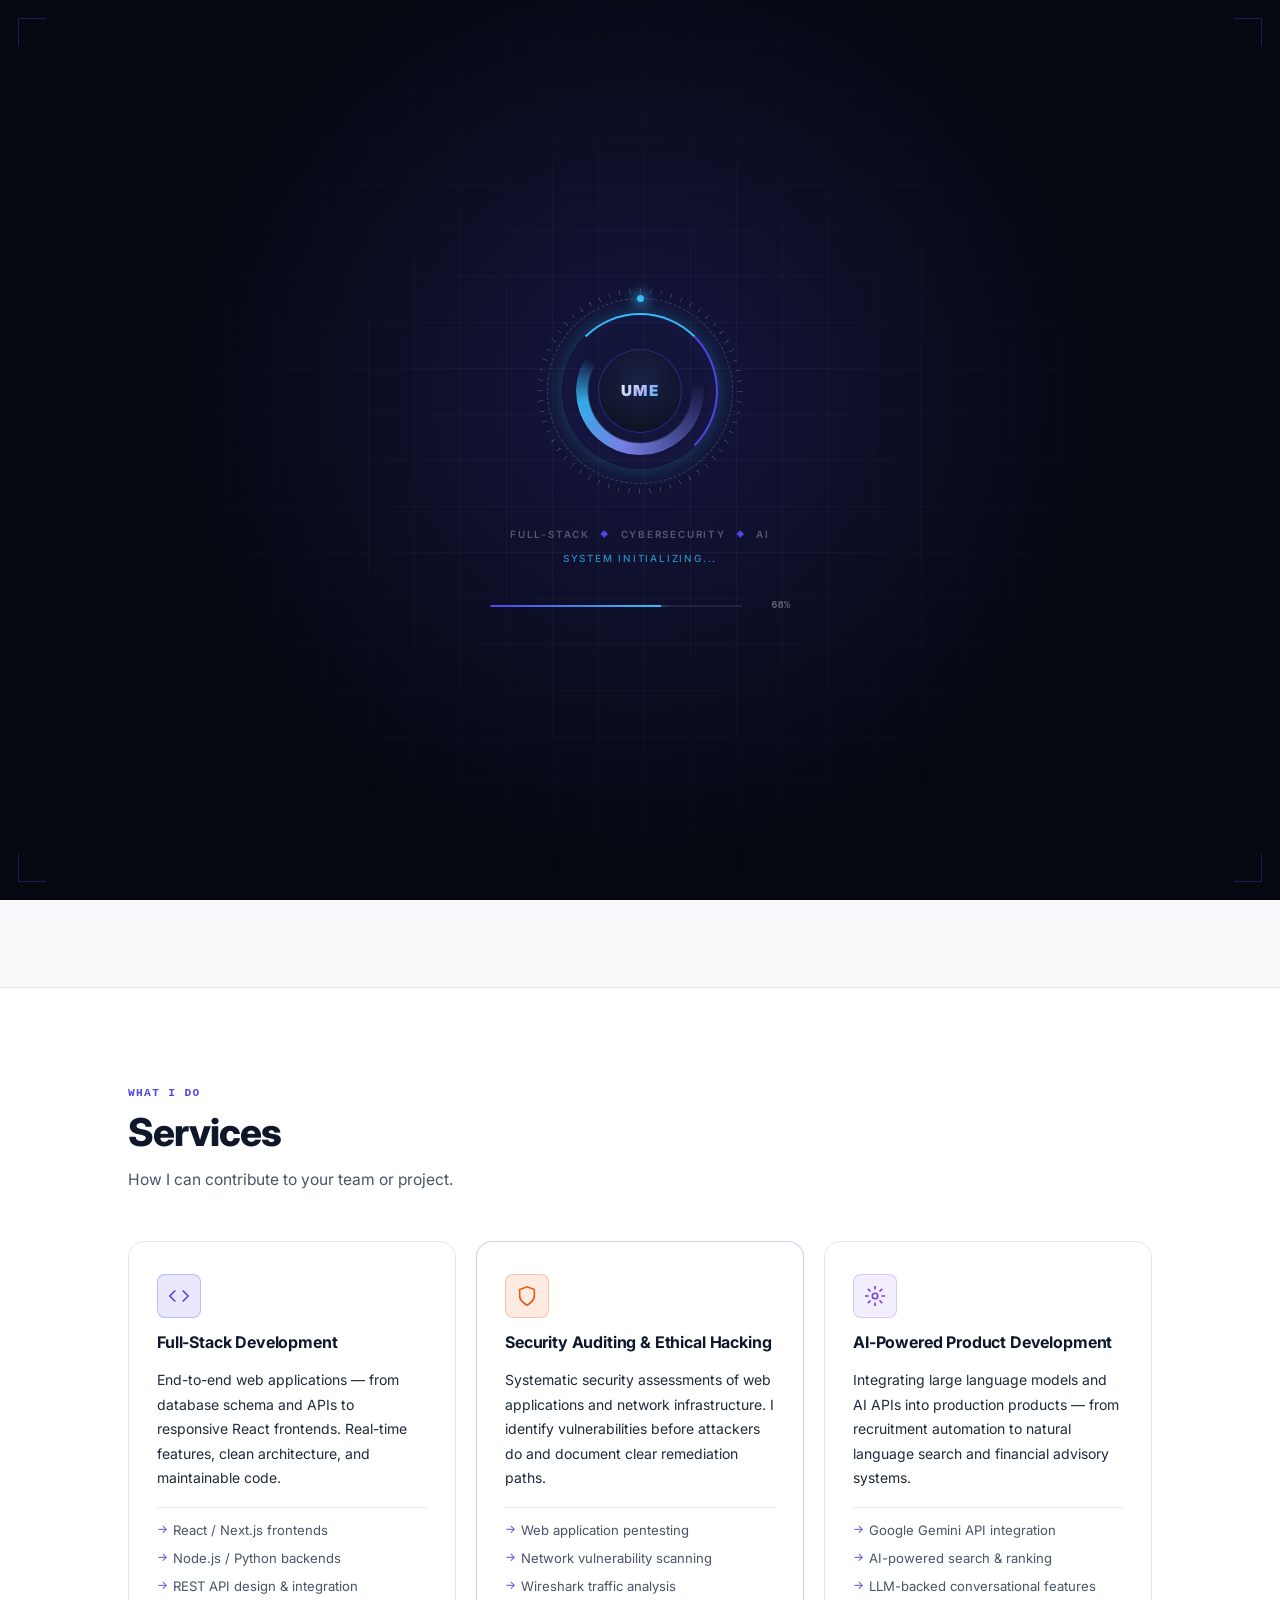
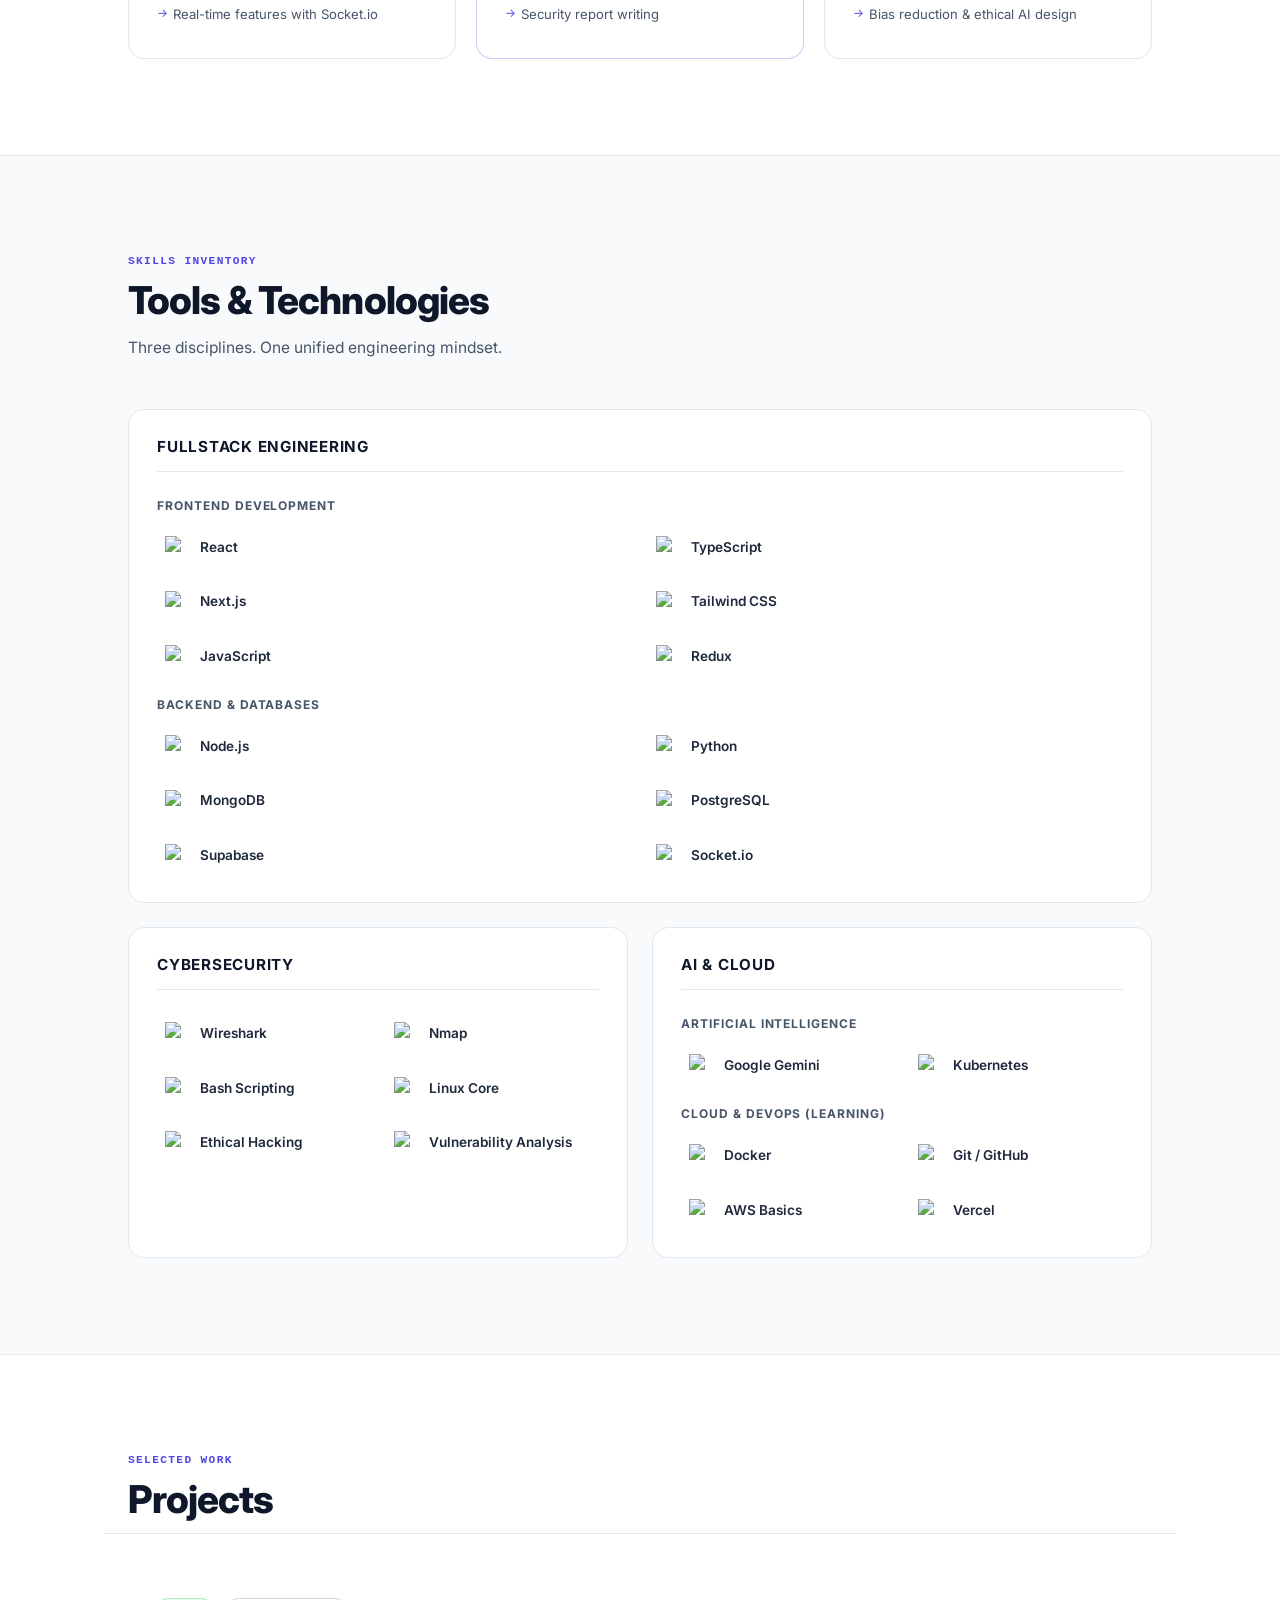
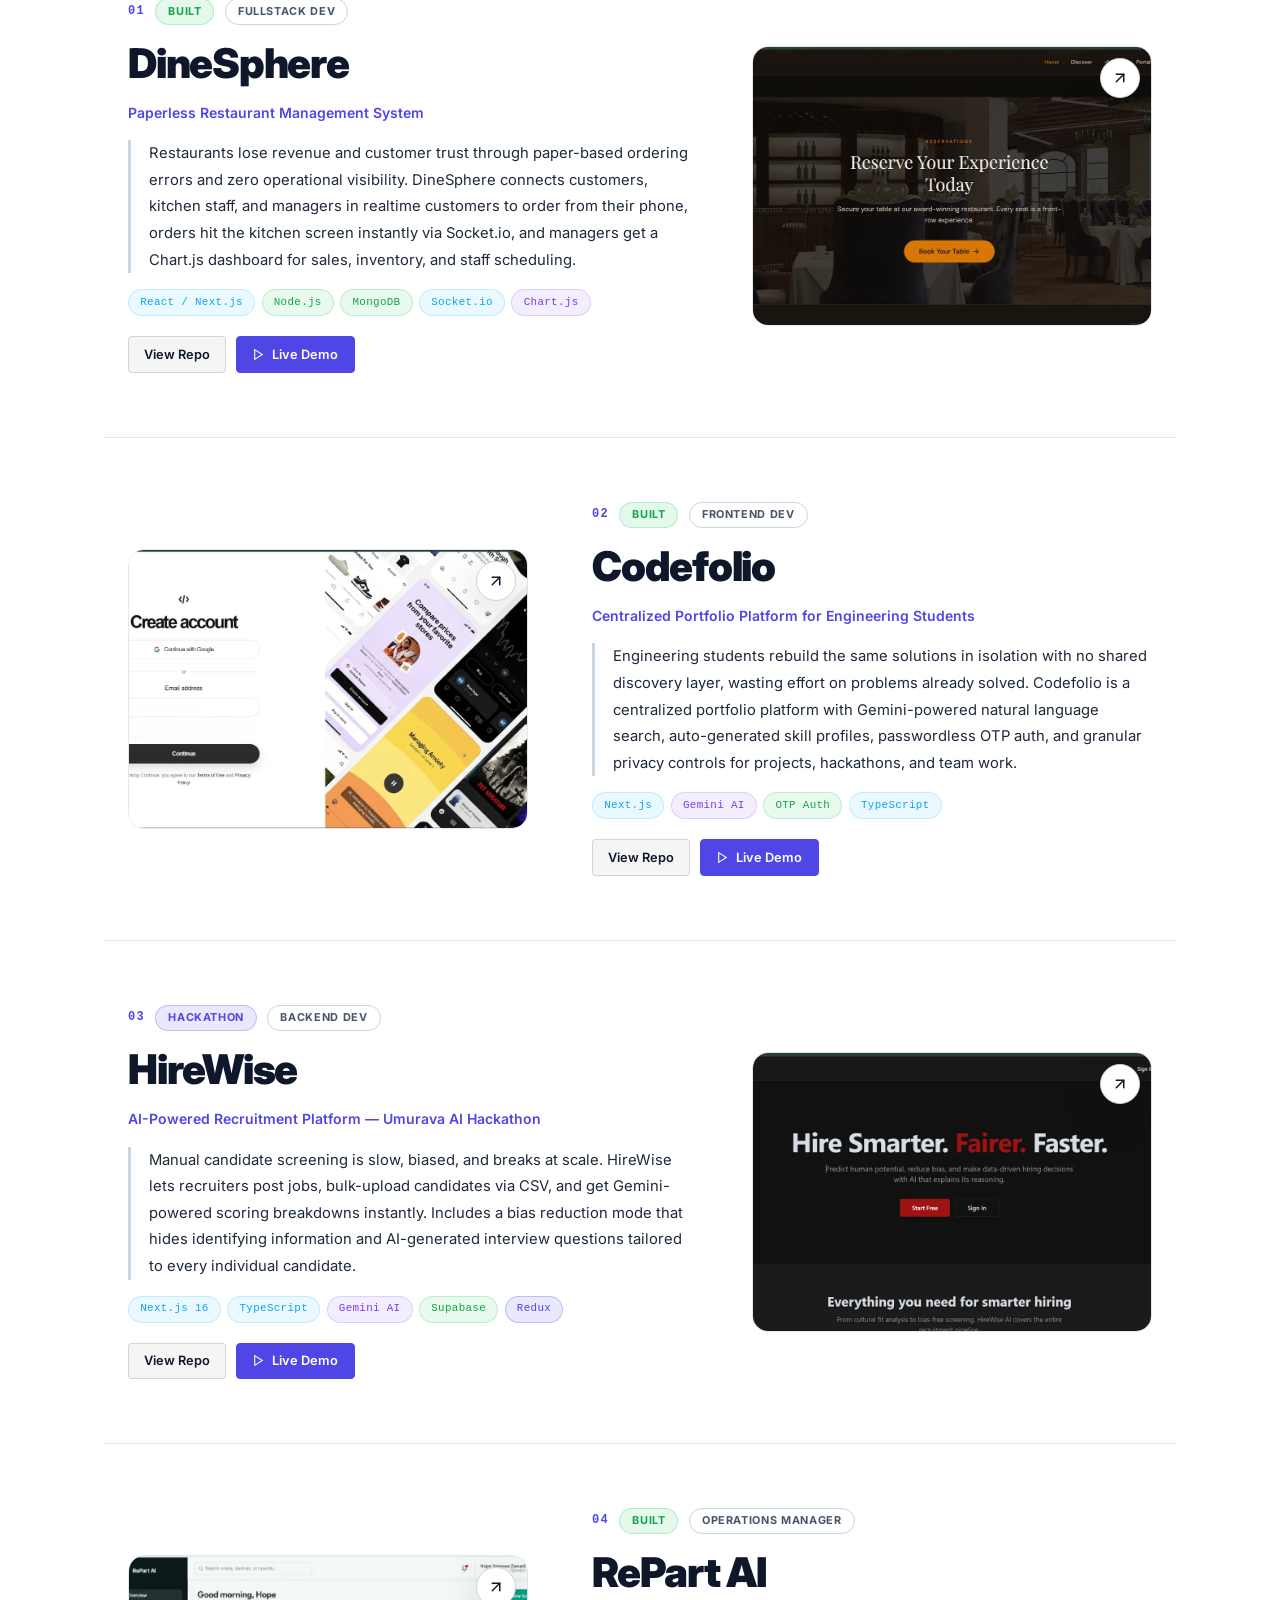
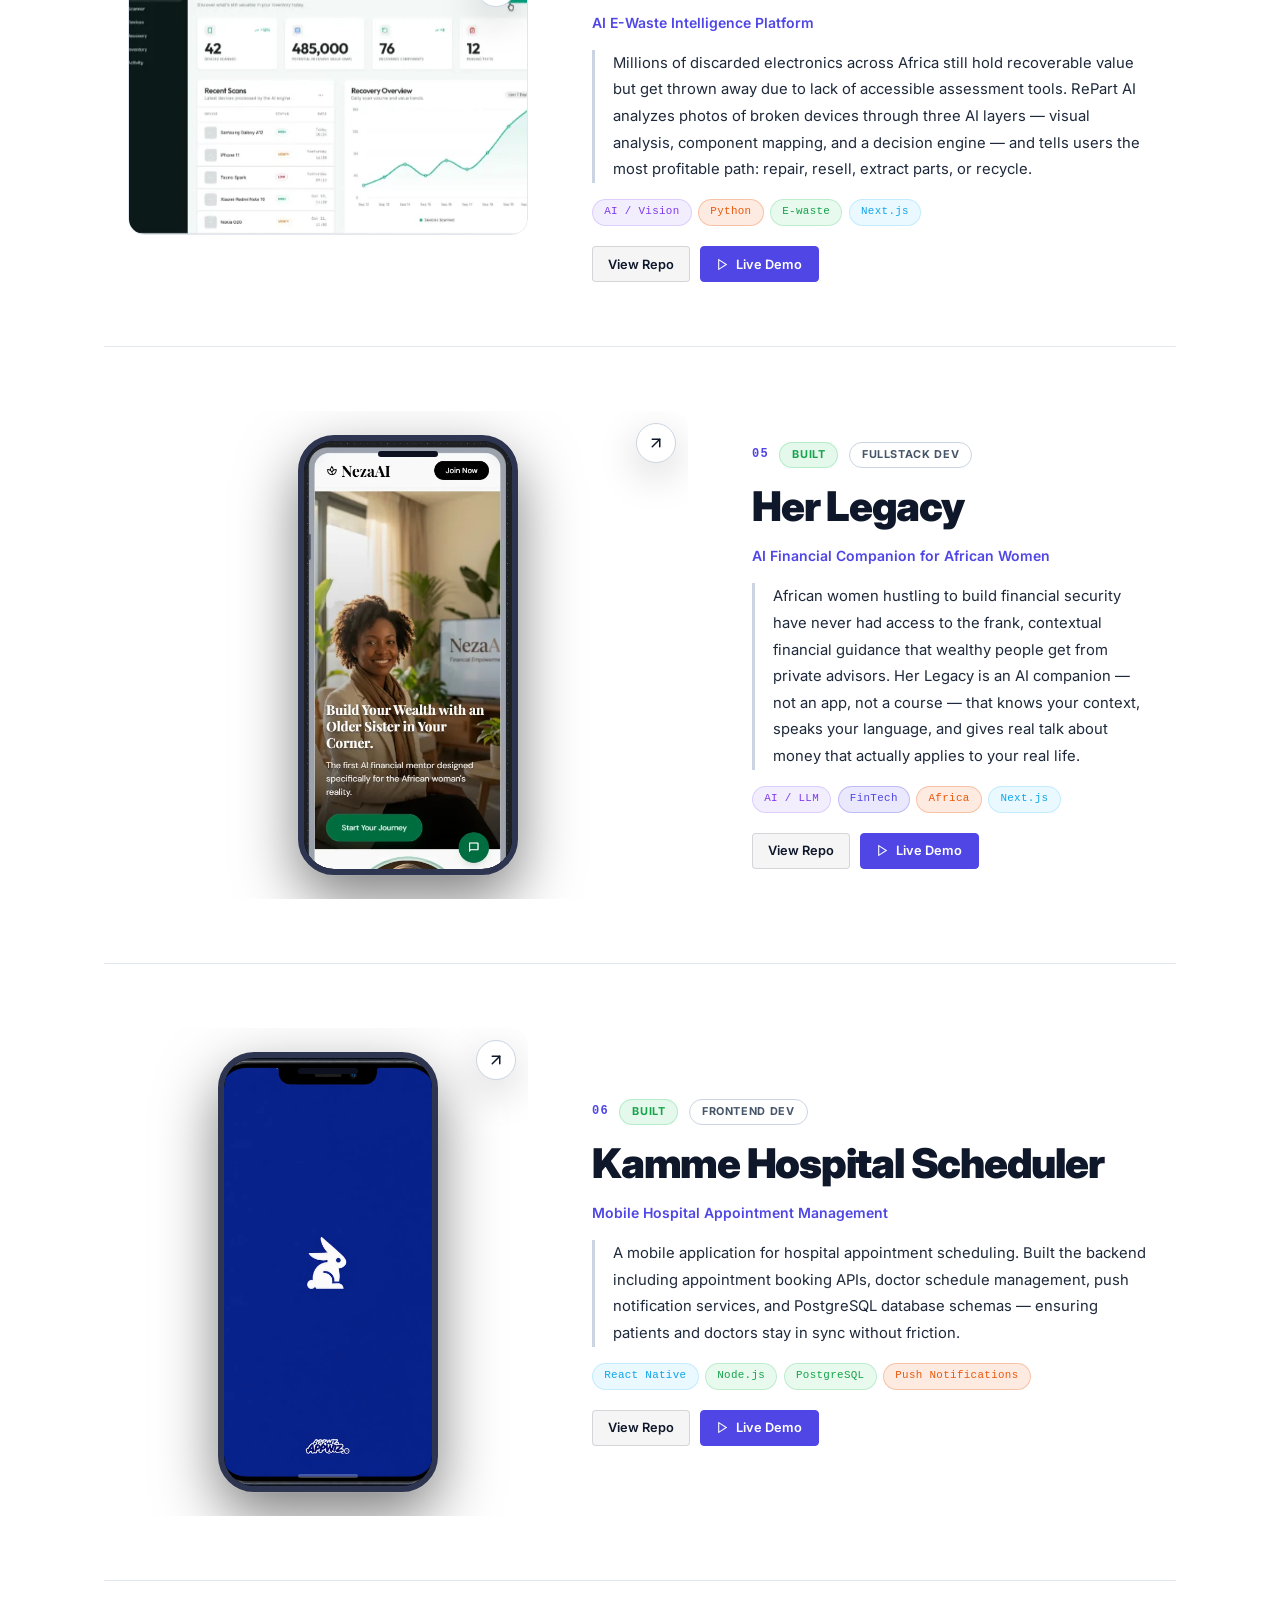
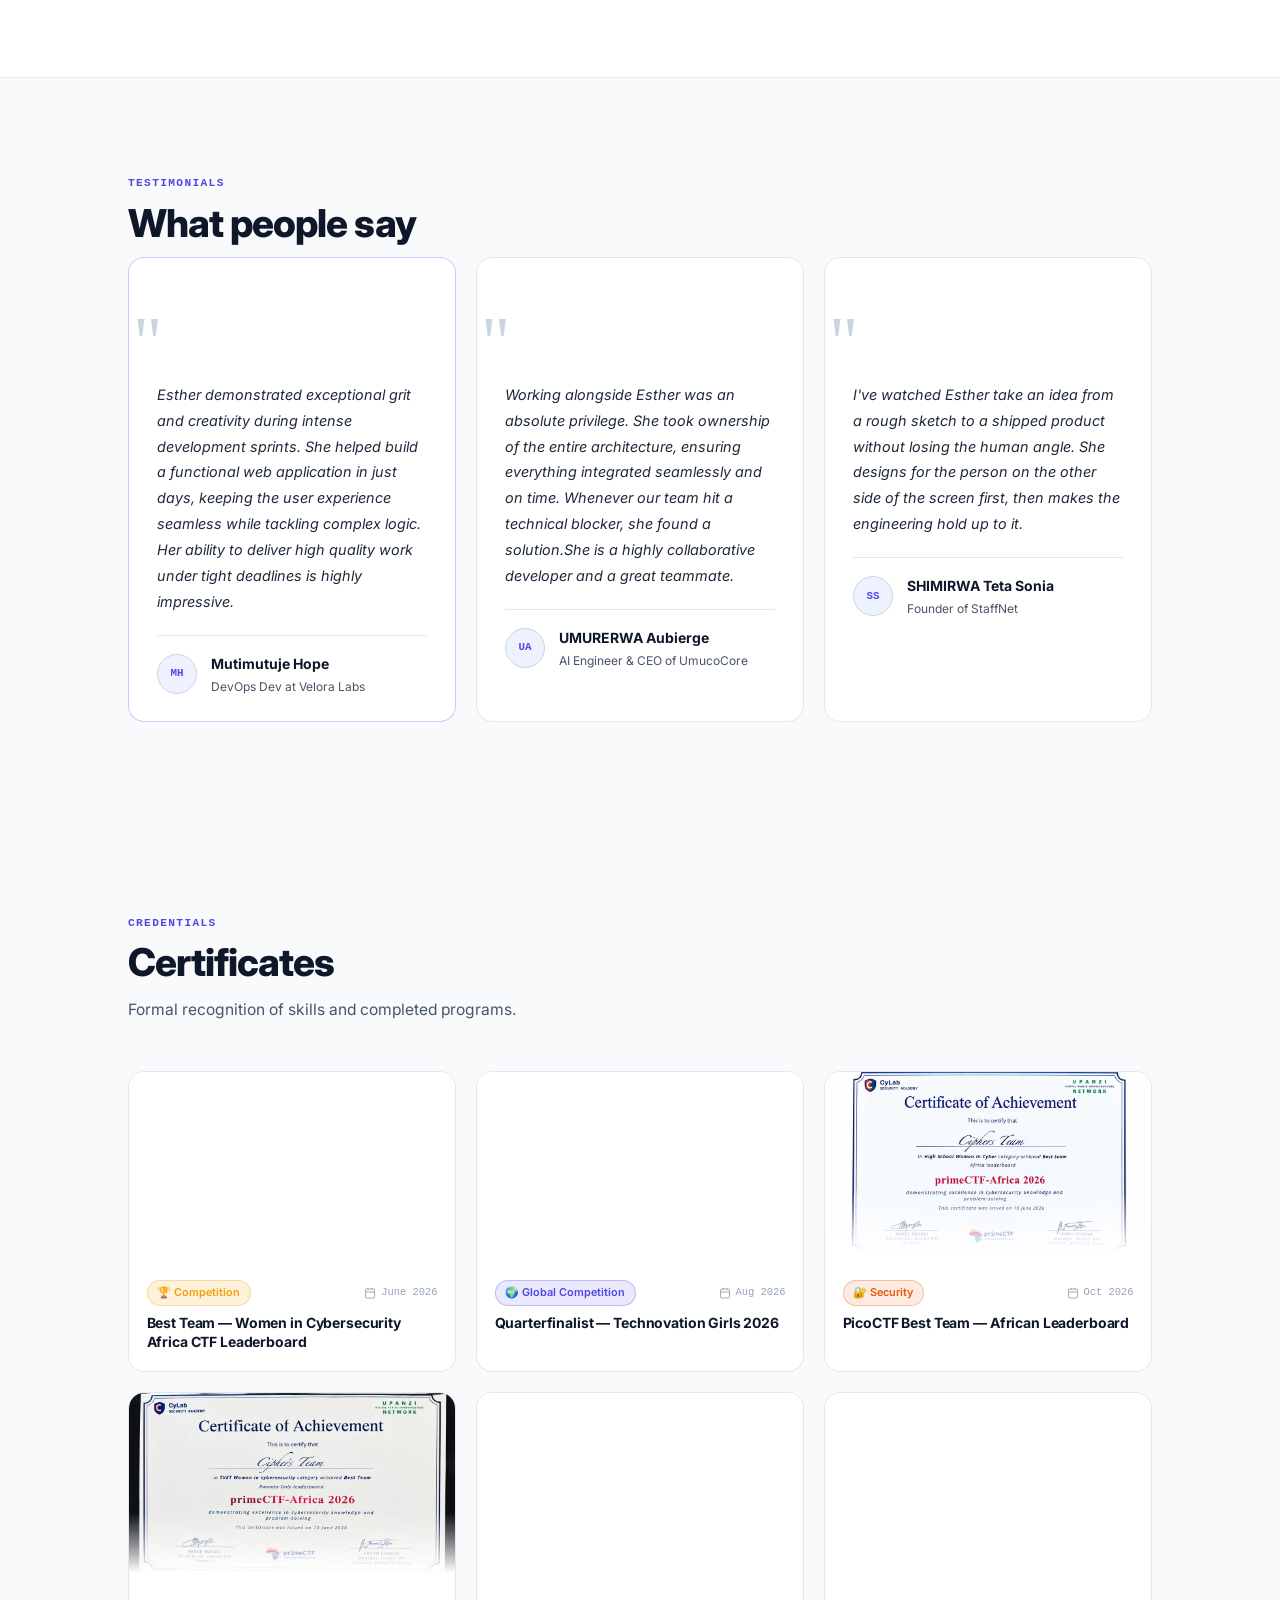
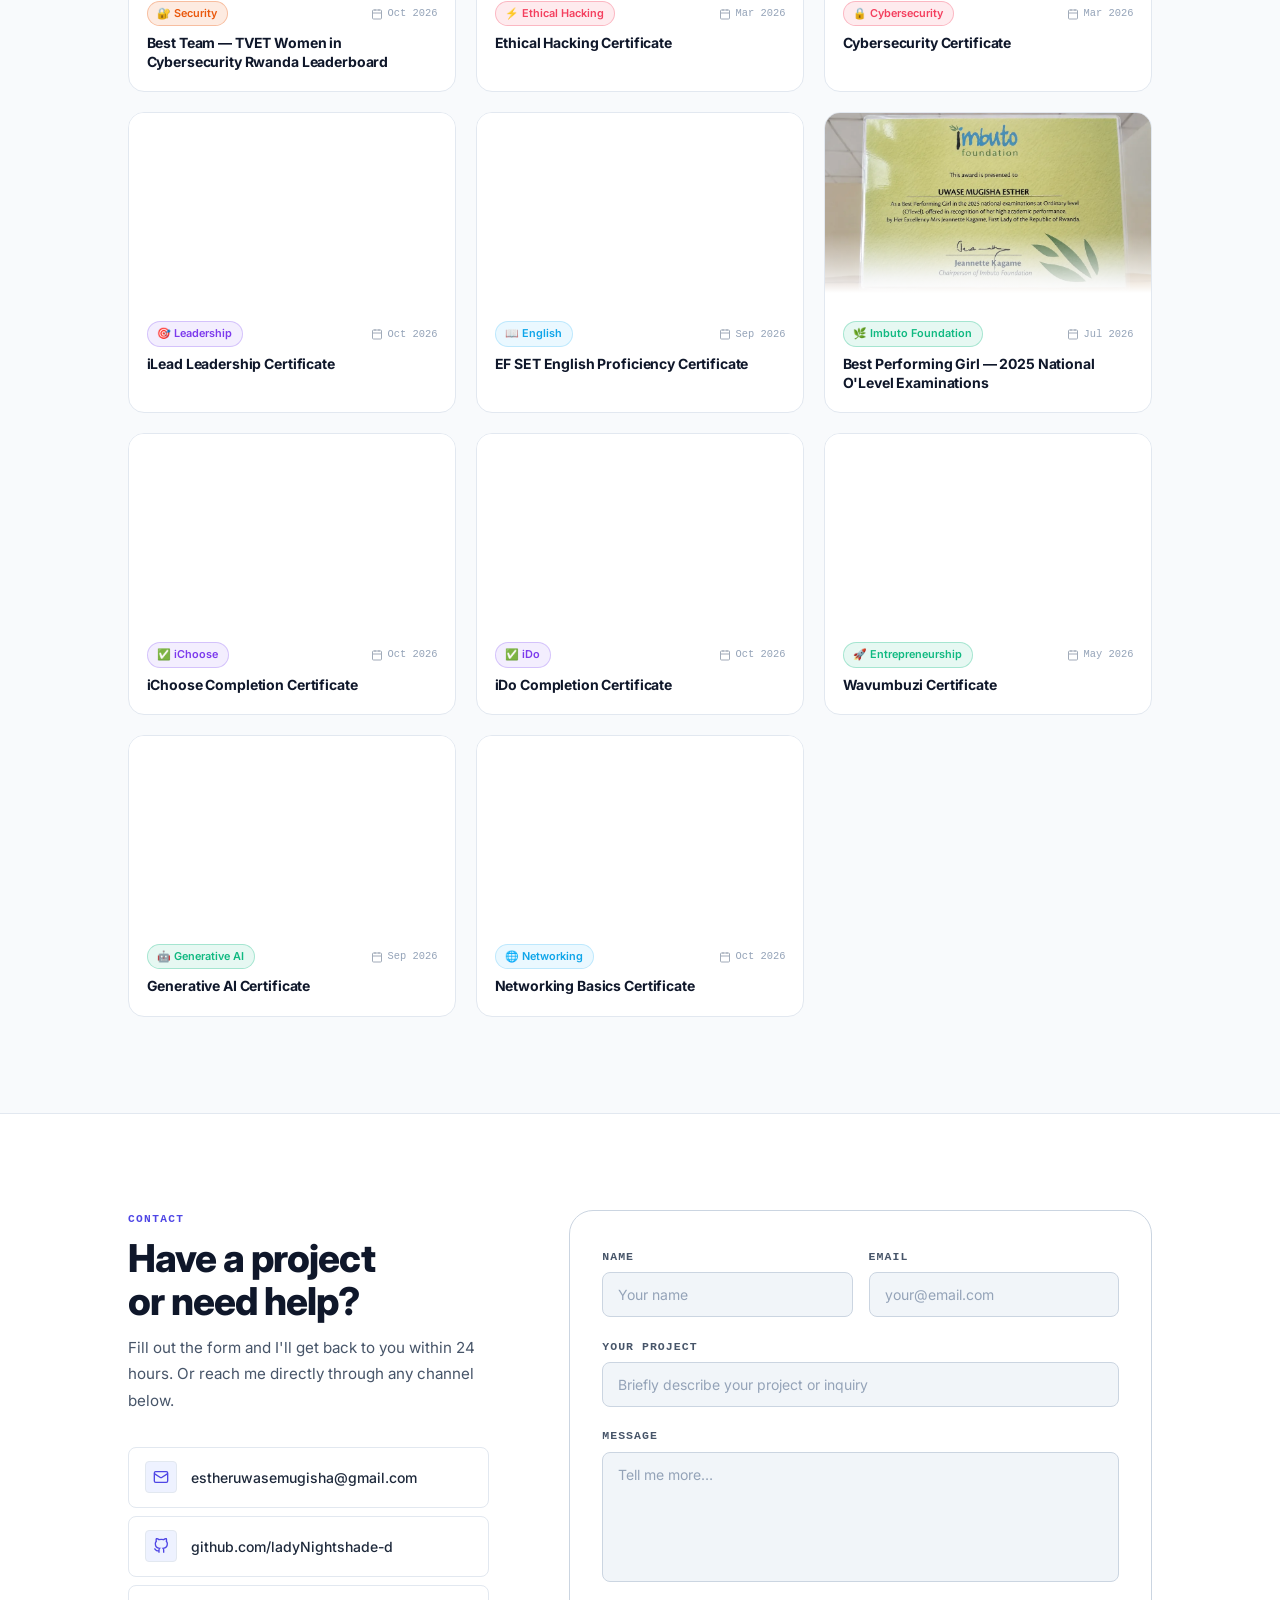
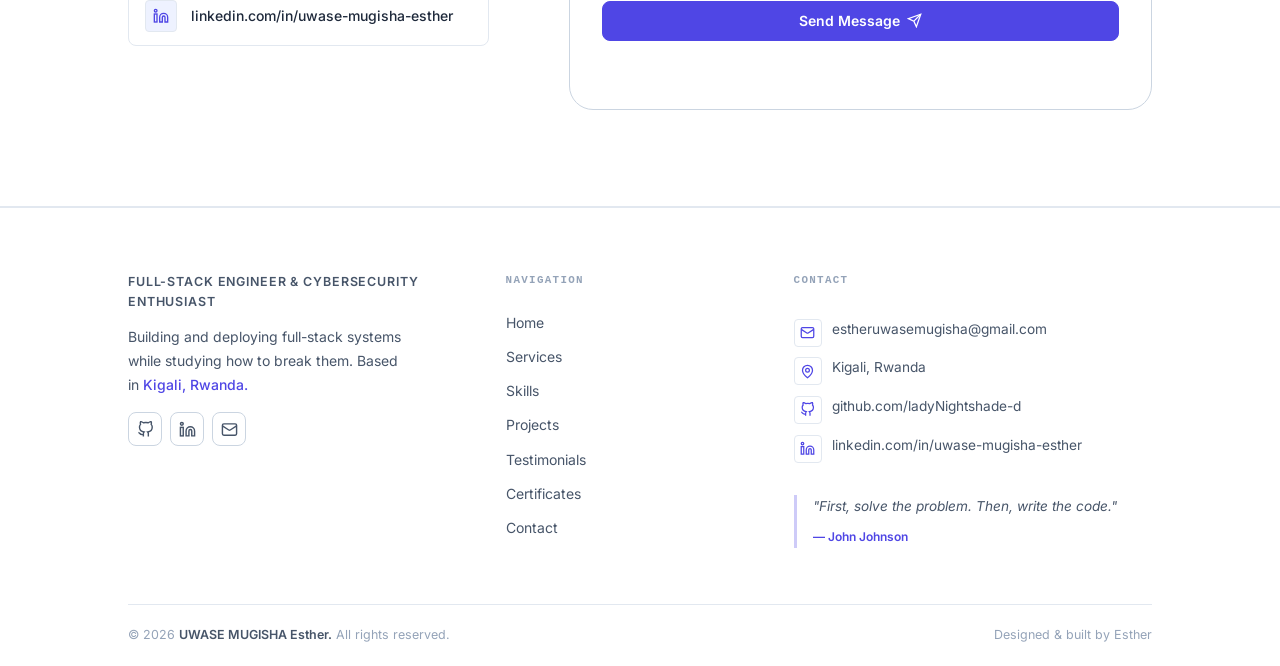
==== commit 28afb15f: "Add system initializing status line to preloader" ====
--- a/index.html
+++ b/index.html
@@ -15,7 +15,7 @@
   <link rel="preconnect" href="https://fonts.googleapis.com" />
   <link rel="preconnect" href="https://fonts.gstatic.com" crossorigin />
   <link href="https://fonts.googleapis.com/css2?family=Inter:wght@300;400;500;600;700;800;900&display=swap" rel="stylesheet" />
-  <link rel="stylesheet" href="assets/css/style.css?v=6" />
+  <link rel="stylesheet" href="assets/css/style.css?v=7" />
   <noscript>
     <style>.anim-ready { opacity: 1 !important; transform: none !important; }</style>
   </noscript>
@@ -40,11 +40,16 @@
         <div class="pre-monogram"><span>UME</span></div>
       </div>
 
-      <p class="pre-keywords">
-        <span>Full-Stack</span><span class="pre-dot">◆</span>
-        <span>Cybersecurity</span><span class="pre-dot">◆</span>
-        <span>AI</span>
-      </p>
+      <div class="pre-meta">
+        <p class="pre-keywords">
+          <span>Full-Stack</span><span class="pre-dot">◆</span>
+          <span>Cybersecurity</span><span class="pre-dot">◆</span>
+          <span>AI</span>
+        </p>
+        <p class="pre-status">
+          System initializing<span class="pre-dots" aria-hidden="true"><span>.</span><span>.</span><span>.</span></span>
+        </p>
+      </div>
 
       <div class="pre-bar-wrap">
         <div class="pre-bar-track">
--- a/assets/css/style.css
+++ b/assets/css/style.css
@@ -1936,6 +1936,14 @@
   50%      { box-shadow: 0 0 0 1px rgba(56,189,248,.32), 0 0 48px rgba(79,70,229,.6); }
 }
 
+/* ── Meta block (keywords + status) ─────────────────────────── */
+.pre-meta {
+  display: flex;
+  flex-direction: column;
+  align-items: center;
+  gap: .5rem;
+}
+
 /* ── Keywords line ──────────────────────────────────────────── */
 .pre-keywords {
   display: flex;
@@ -1950,6 +1958,28 @@
 }
 
 .pre-dot { color: #4F46E5; font-size: .5rem; }
+
+/* ── Status line ────────────────────────────────────────────── */
+.pre-status {
+  margin: 0;
+  font-family: 'Inter', sans-serif;
+  font-size: .62rem;
+  font-weight: 500;
+  letter-spacing: .18em;
+  text-transform: uppercase;
+  color: rgba(56,189,248,.72);
+}
+
+.pre-dots span {
+  animation: pre-dot-blink 1.35s ease-in-out infinite;
+}
+.pre-dots span:nth-child(2) { animation-delay: .18s; }
+.pre-dots span:nth-child(3) { animation-delay: .36s; }
+
+@keyframes pre-dot-blink {
+  0%, 60%, 100% { opacity: .15; }
+  30%           { opacity: 1; }
+}
 
 /* ── Progress bar ───────────────────────────────────────────── */
 .pre-bar-wrap {
@@ -2005,6 +2035,7 @@
   .pre-ring--mid,
   .pre-ring--inner,
   .pre-monogram { animation: none; }
+  .pre-dots span { animation: none; opacity: 1; }
 }
 
 /* short viewports — keep everything in view */
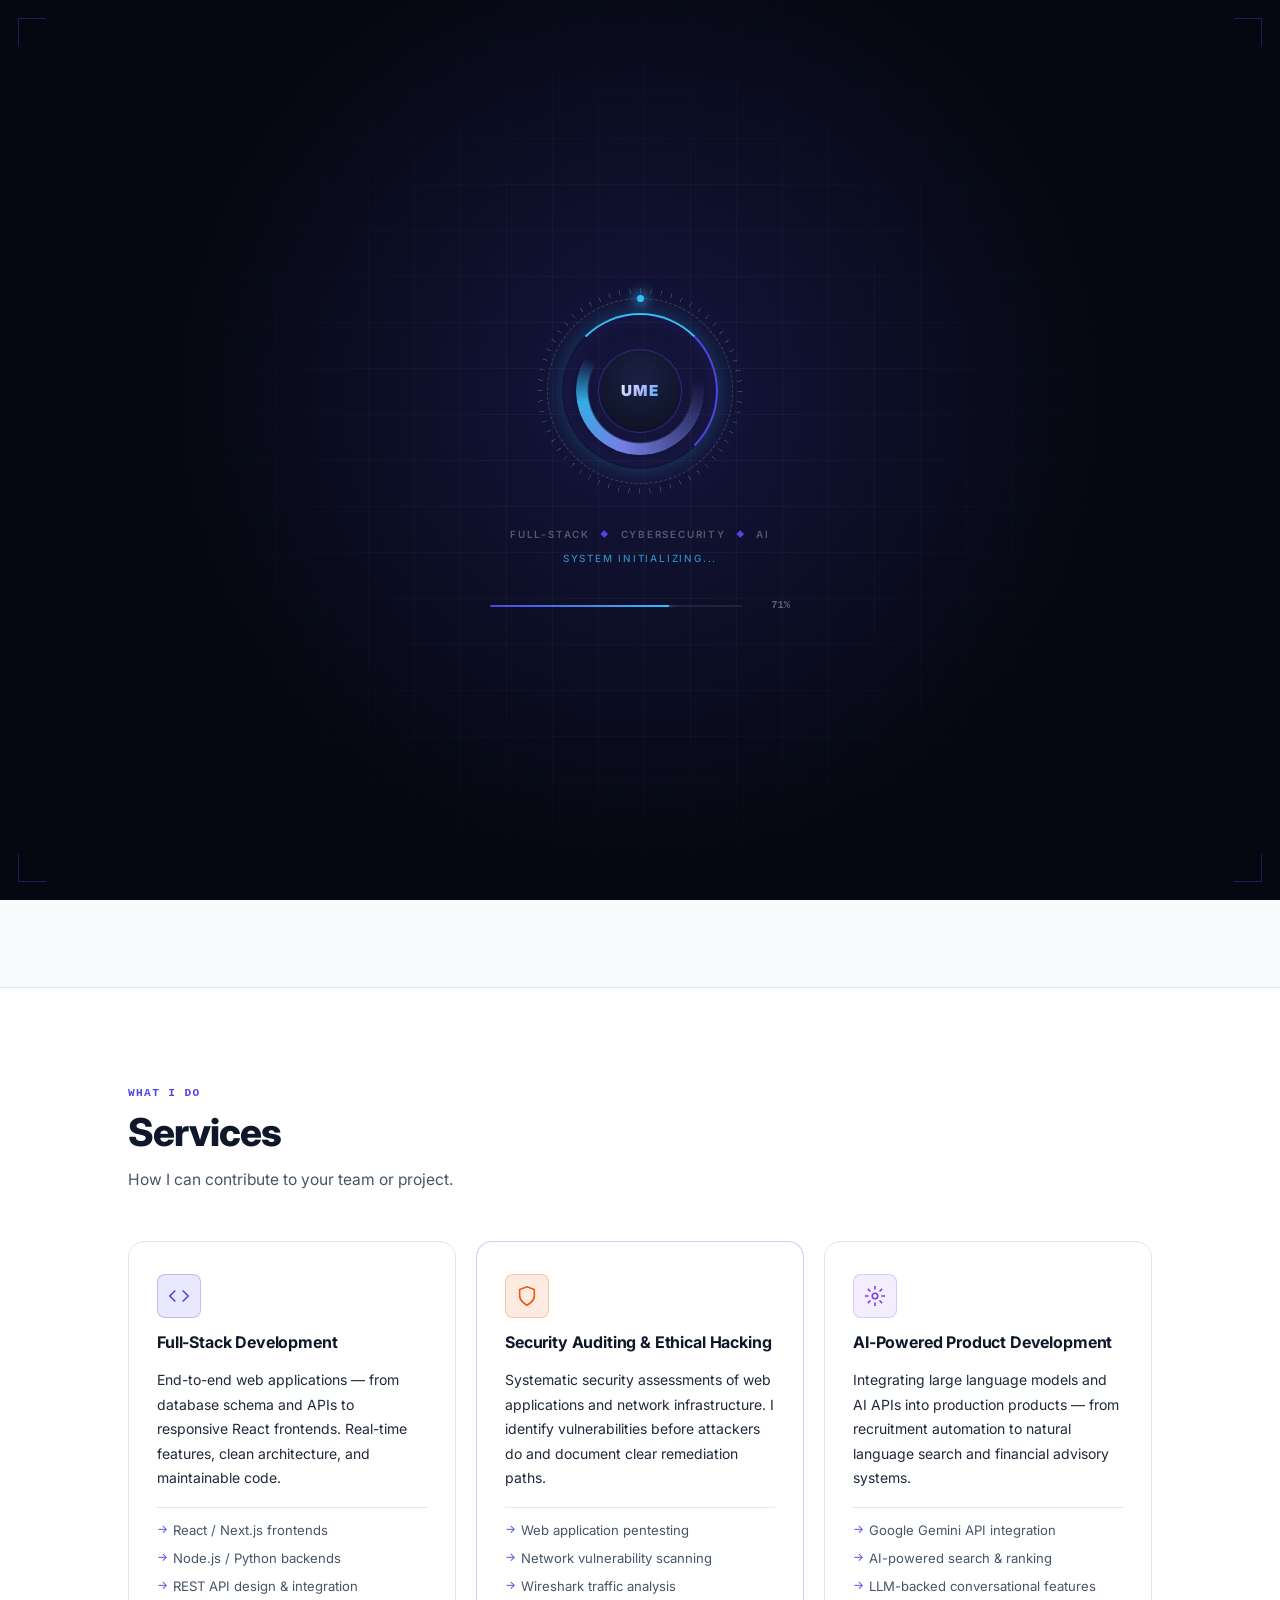
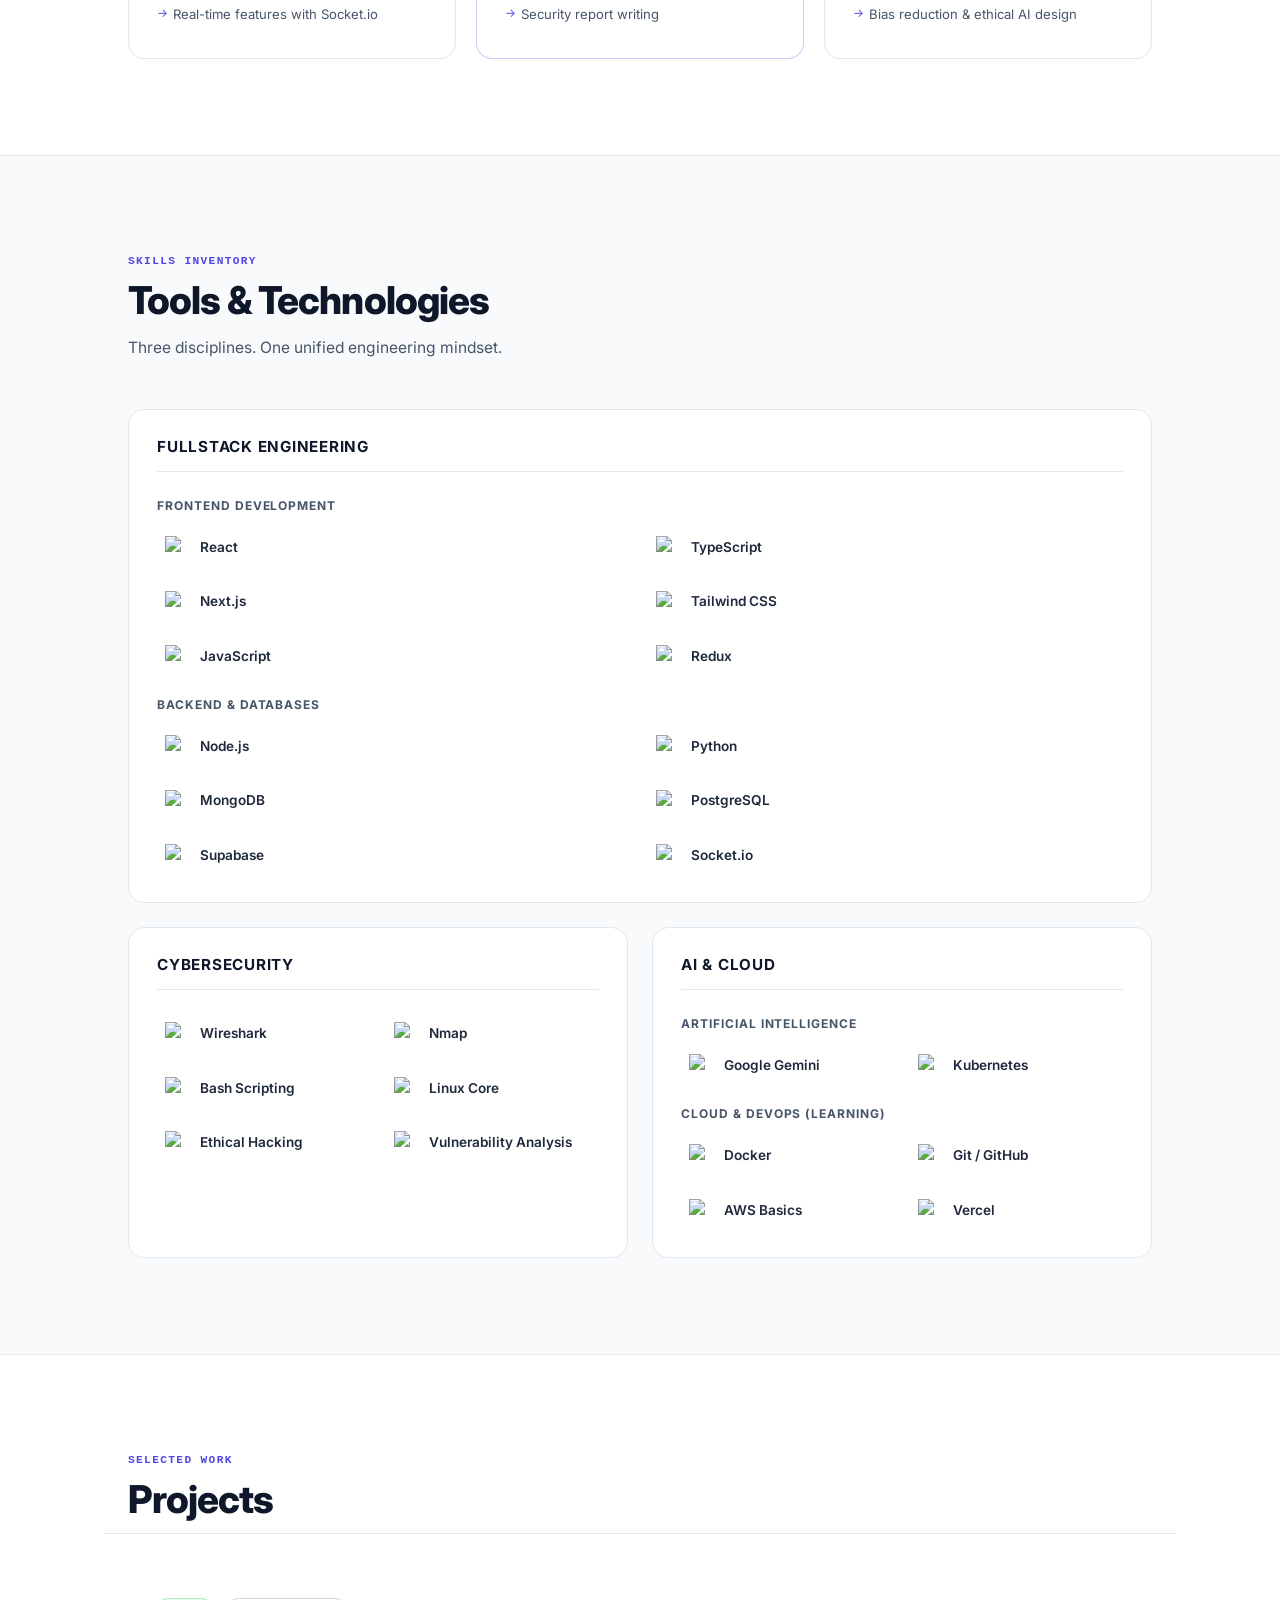
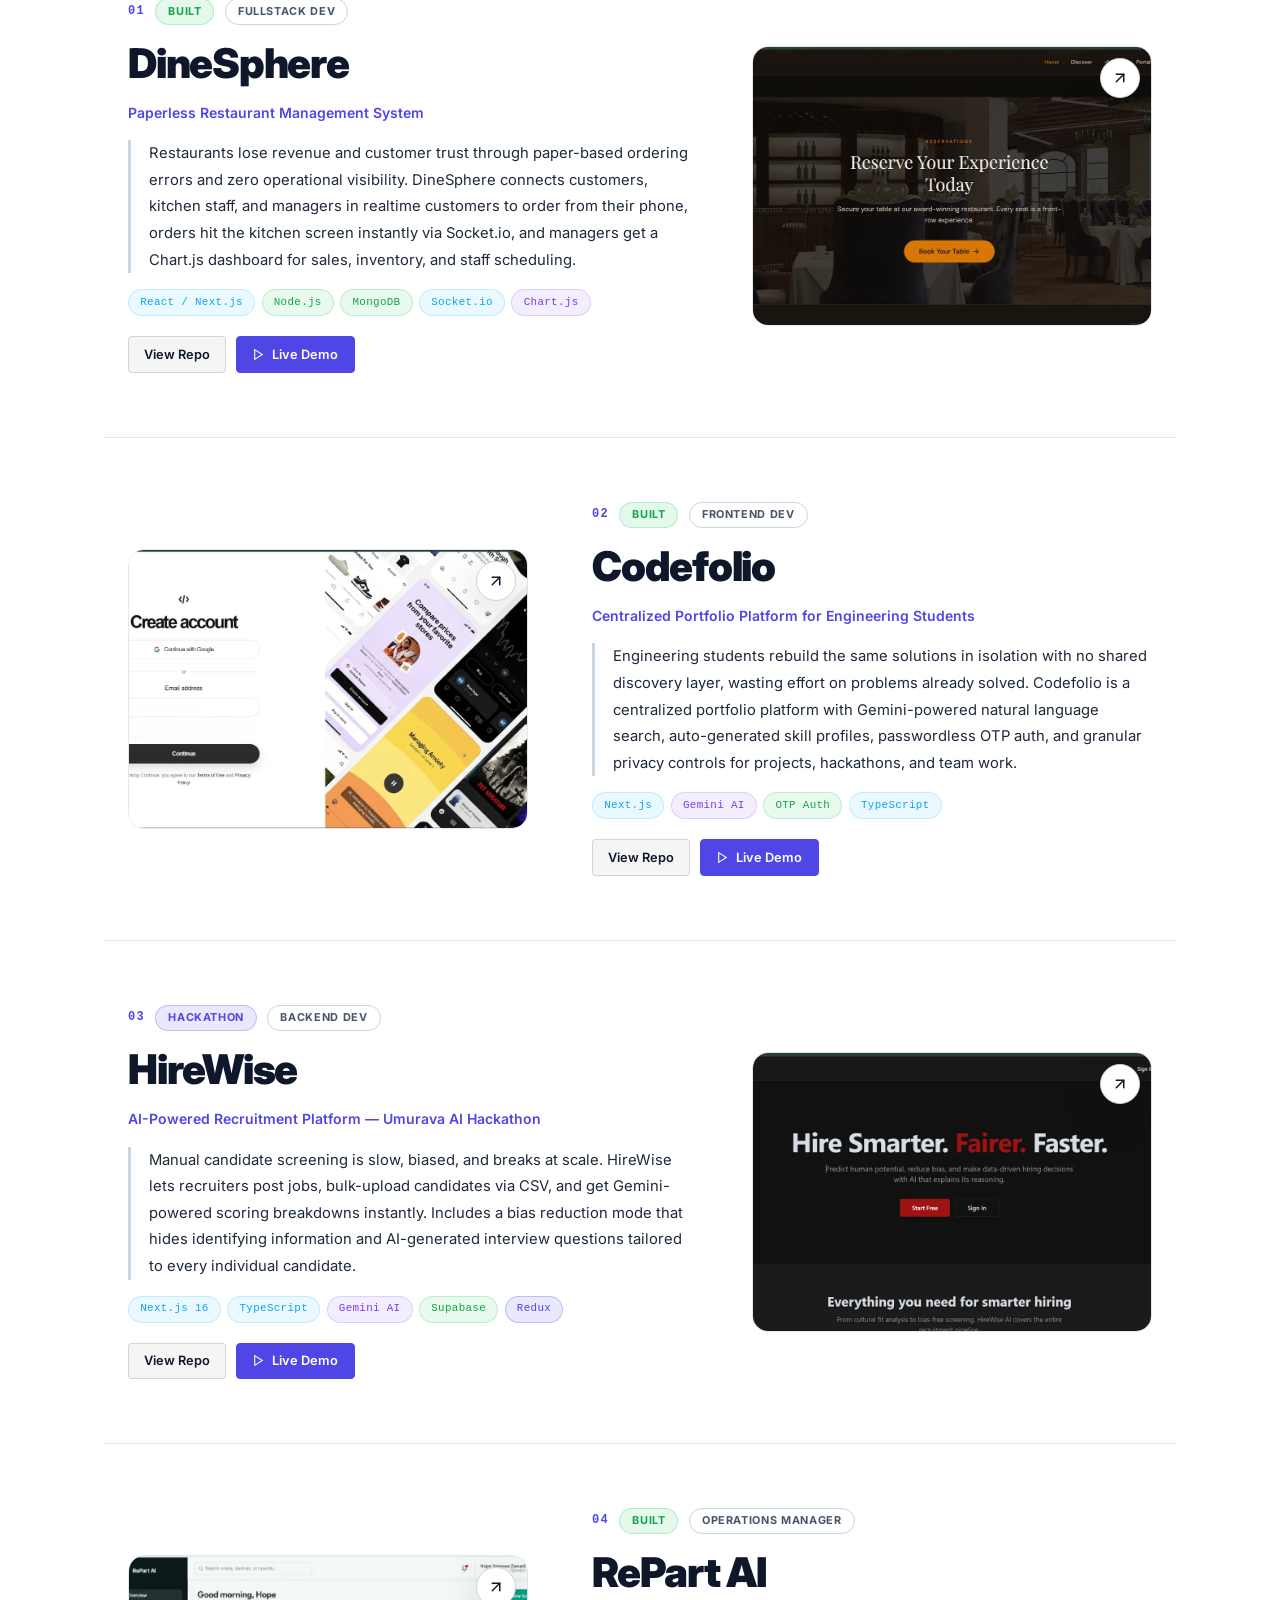
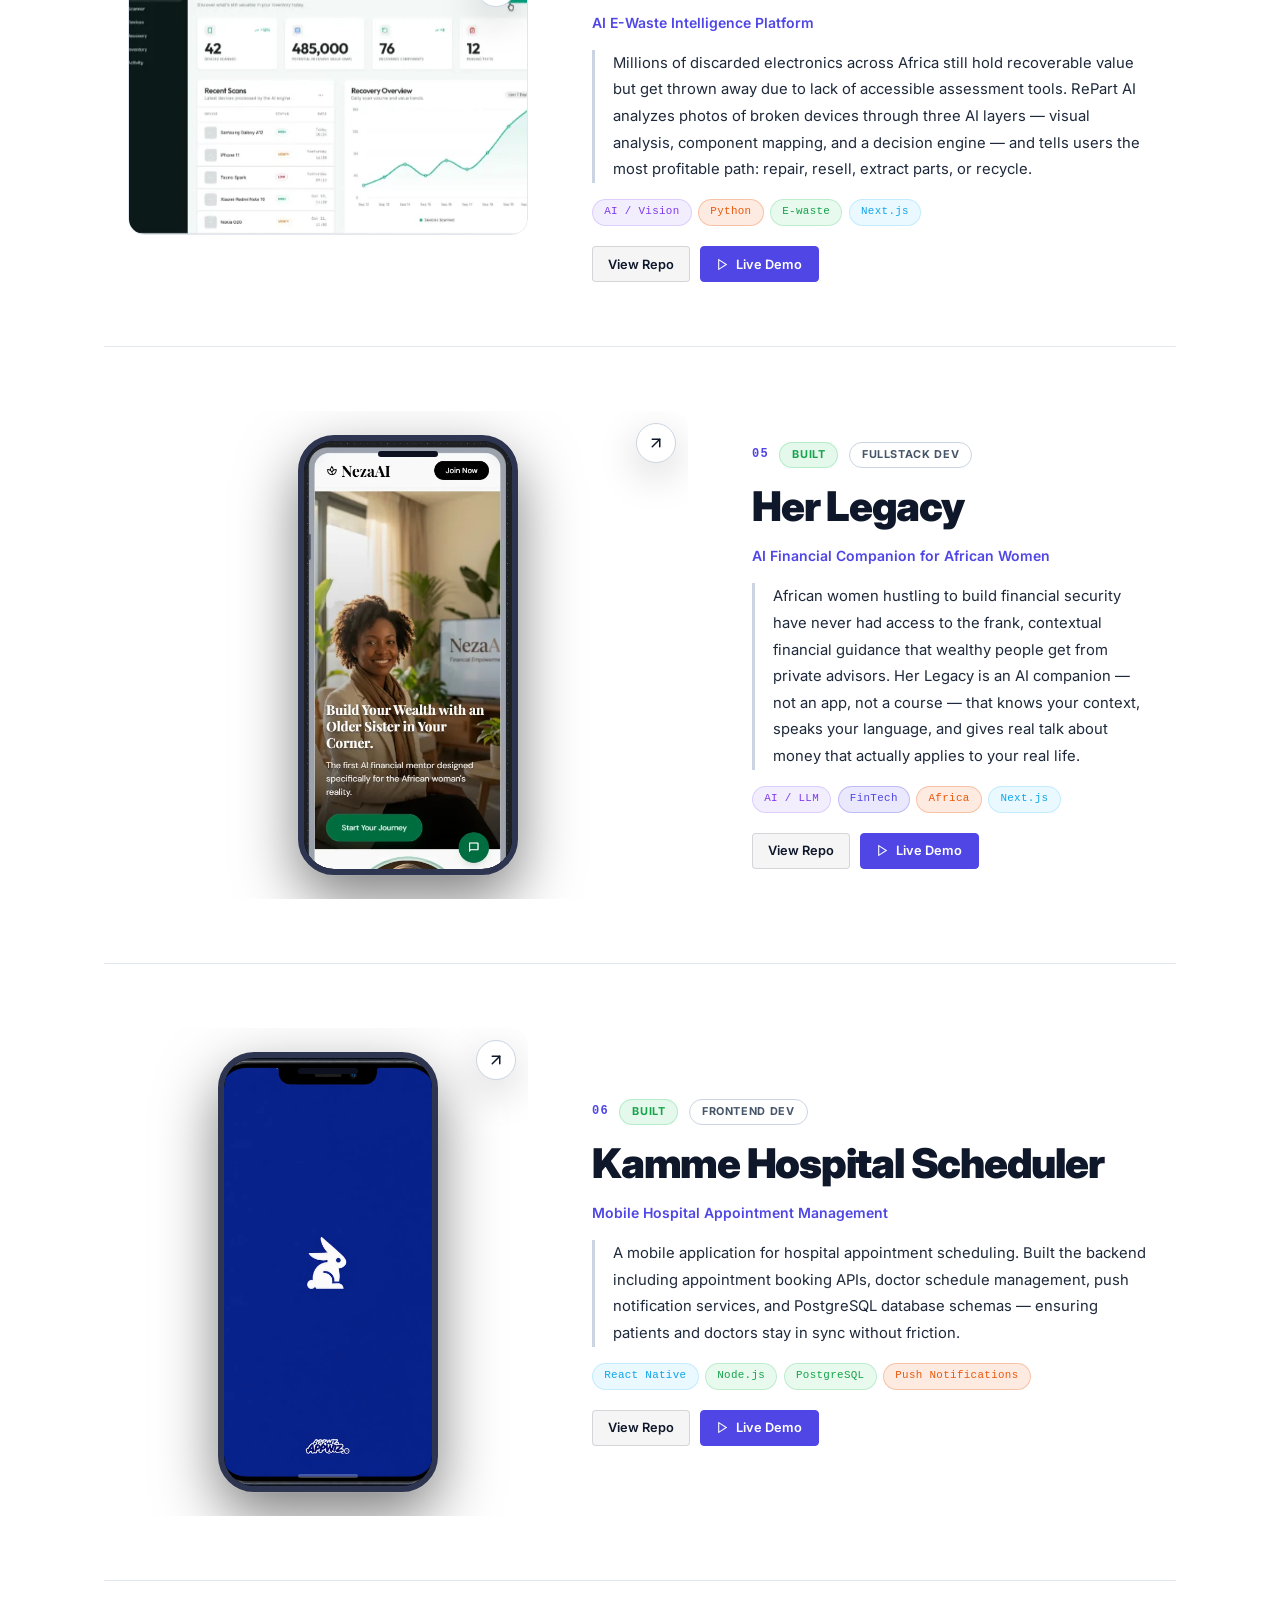
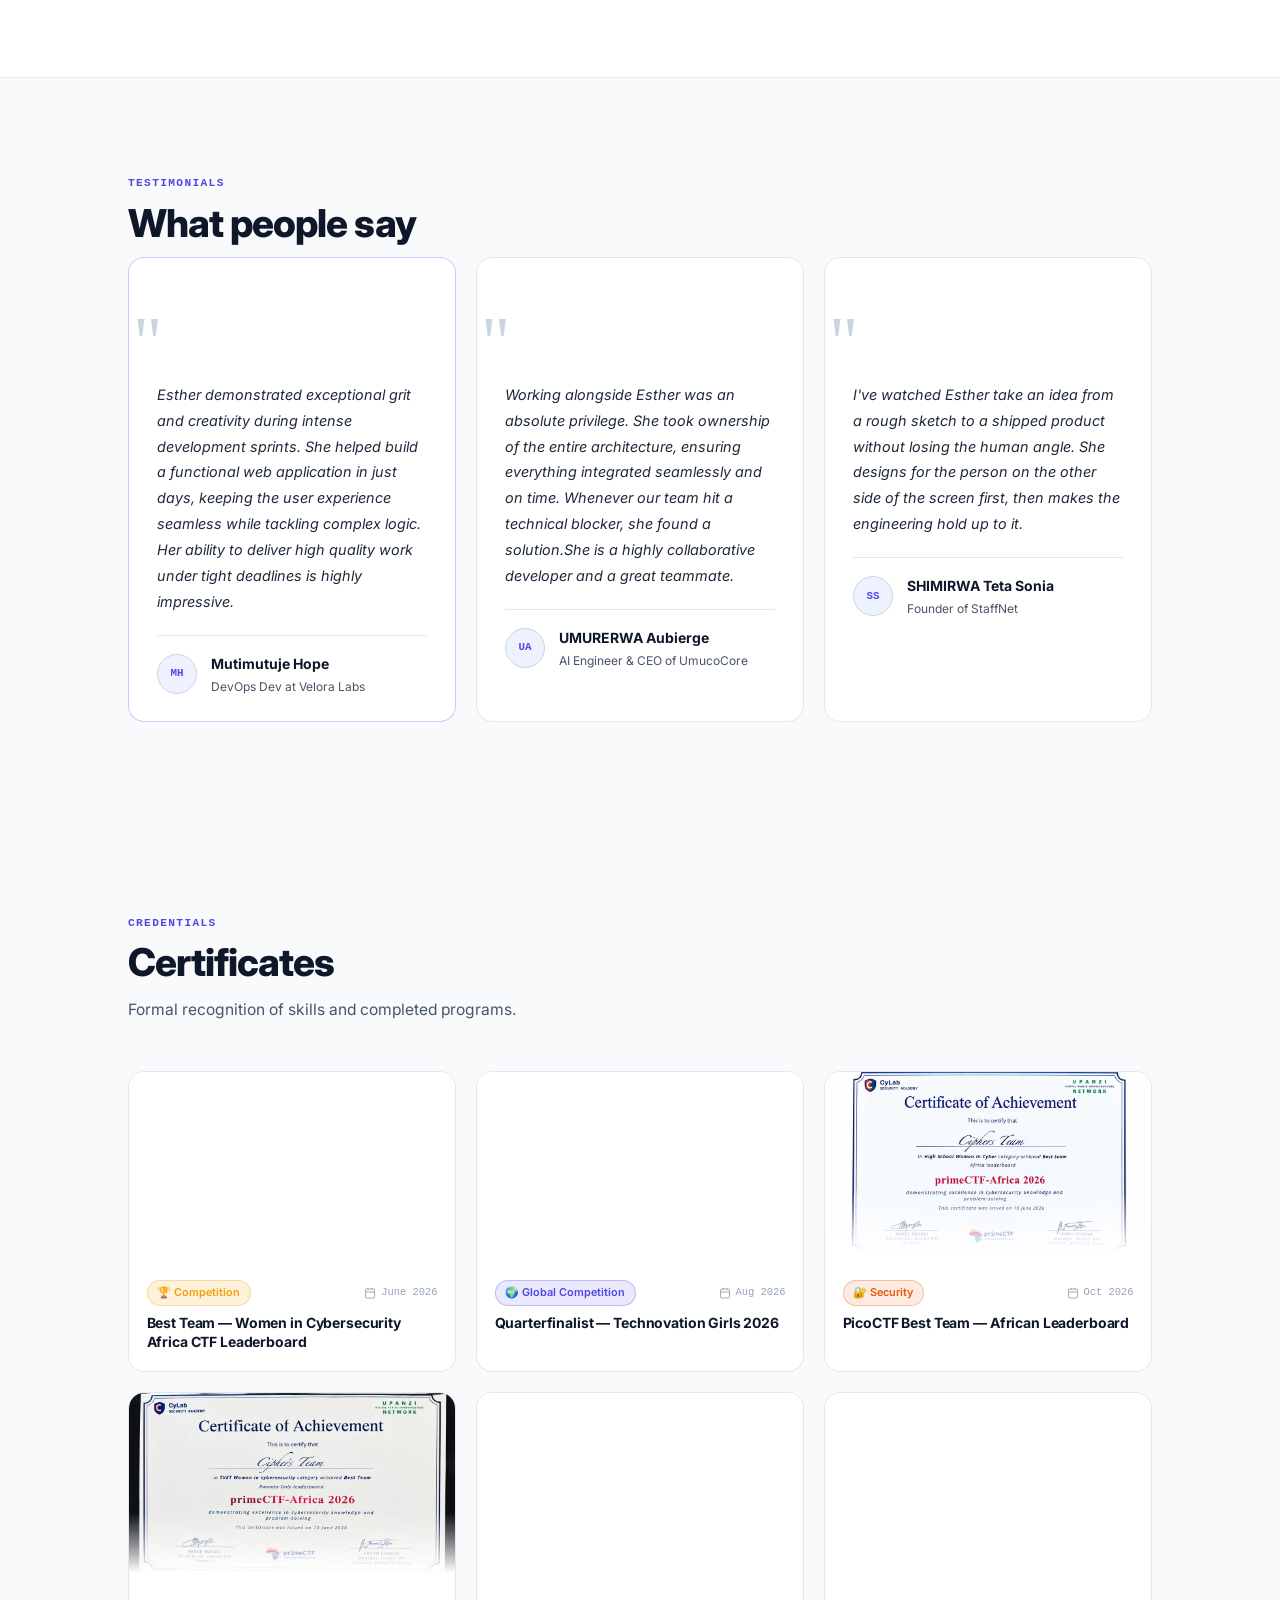
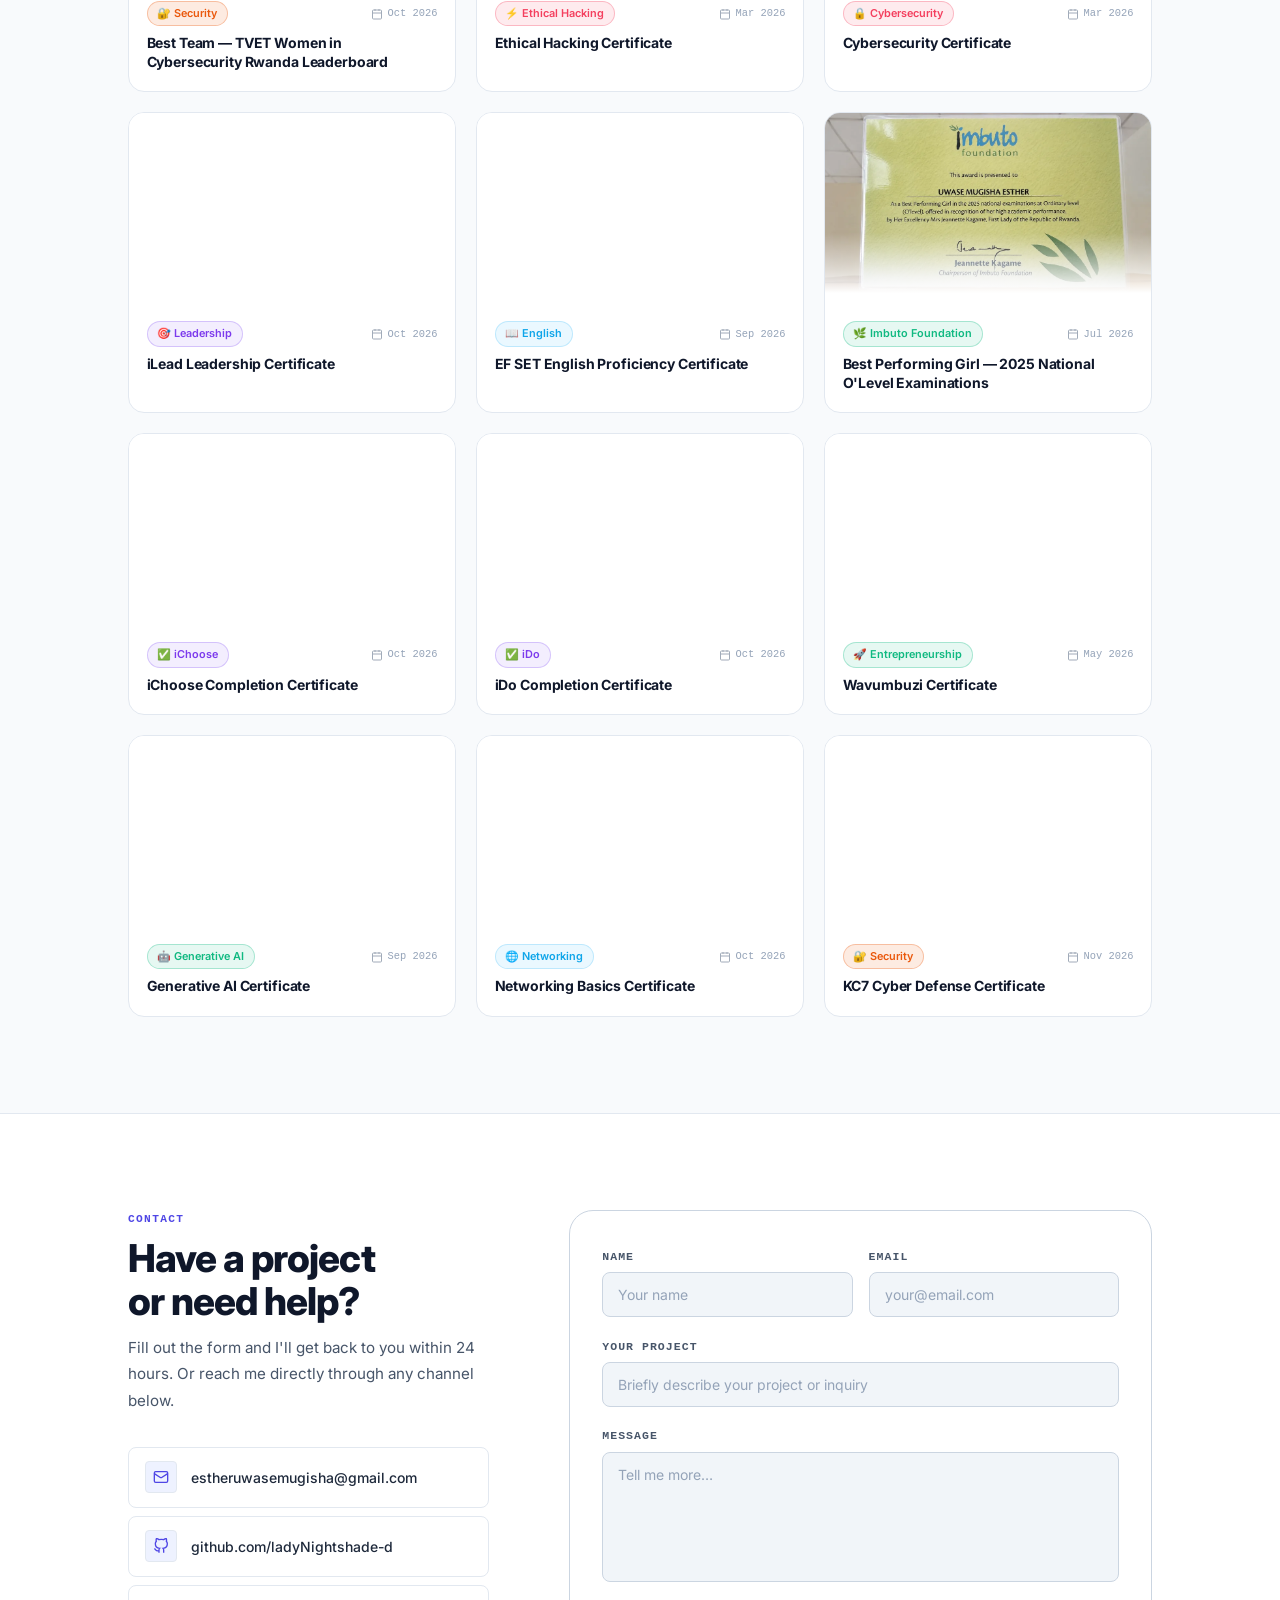
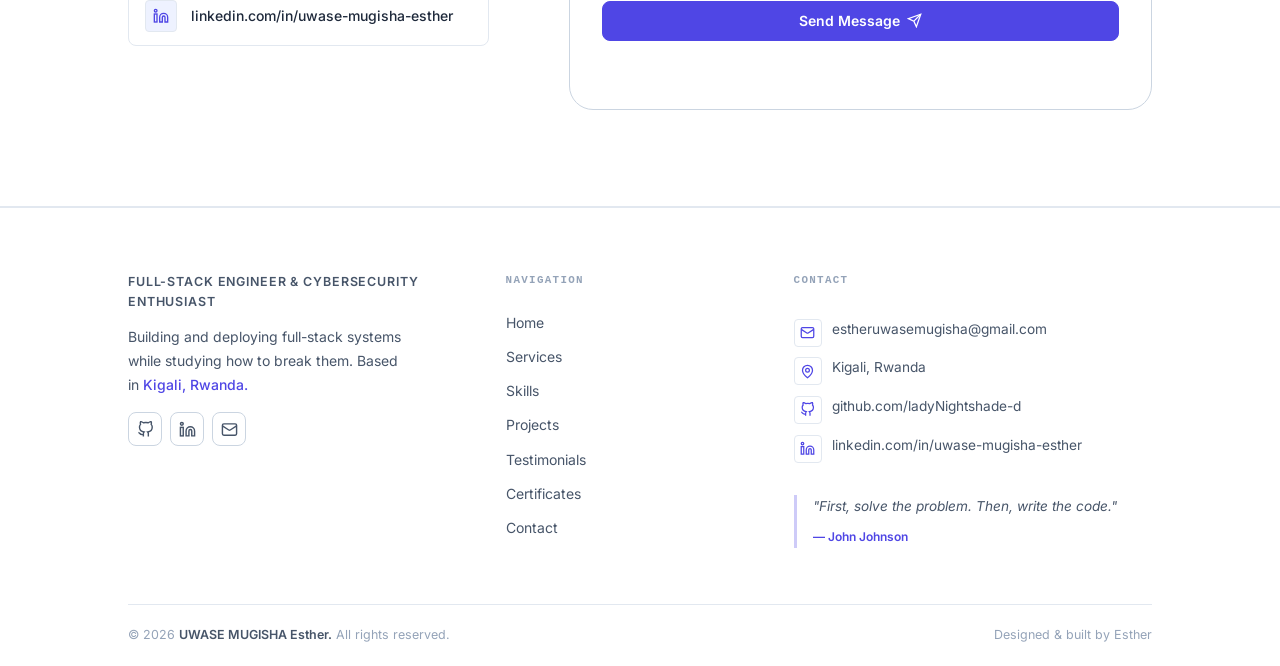
==== commit 4cfb90d4: "Add KC7 Cyber Defense certificate card" ====
--- a/index.html
+++ b/index.html
@@ -1261,6 +1261,21 @@
             </div>
           </a>
 
+          <!-- 15 — KC7 Cyber Defense (local PDF preview, Google Drive link) -->
+          <a class="cert-card" href="https://drive.google.com/file/d/1o7DH9HYhXzzlPUx4P1qVYR6FZavVM9Y3/view?usp=sharing" target="_blank" rel="noopener noreferrer">
+            <div class="cert-preview">
+              <iframe class="cert-pdf-frame" src="assets/certificates/kc7-certificate (me).pdf#toolbar=0&navpanes=0&scrollbar=0&view=FitH" loading="lazy" title="KC7 Cyber Defense Certificate preview" tabindex="-1"></iframe>
+              <div class="cert-pdf-overlay"></div>
+            </div>
+            <div class="cert-card-body">
+              <div class="cert-meta-row">
+                <span class="cert-issuer-badge cert-issuer-badge--orange">🔐 Security</span>
+                <span class="cert-date-inline">Nov 2026</span>
+              </div>
+              <h3 class="cert-title">KC7 Cyber Defense Certificate</h3>
+            </div>
+          </a>
+
         </div>
       </div>
     </section>
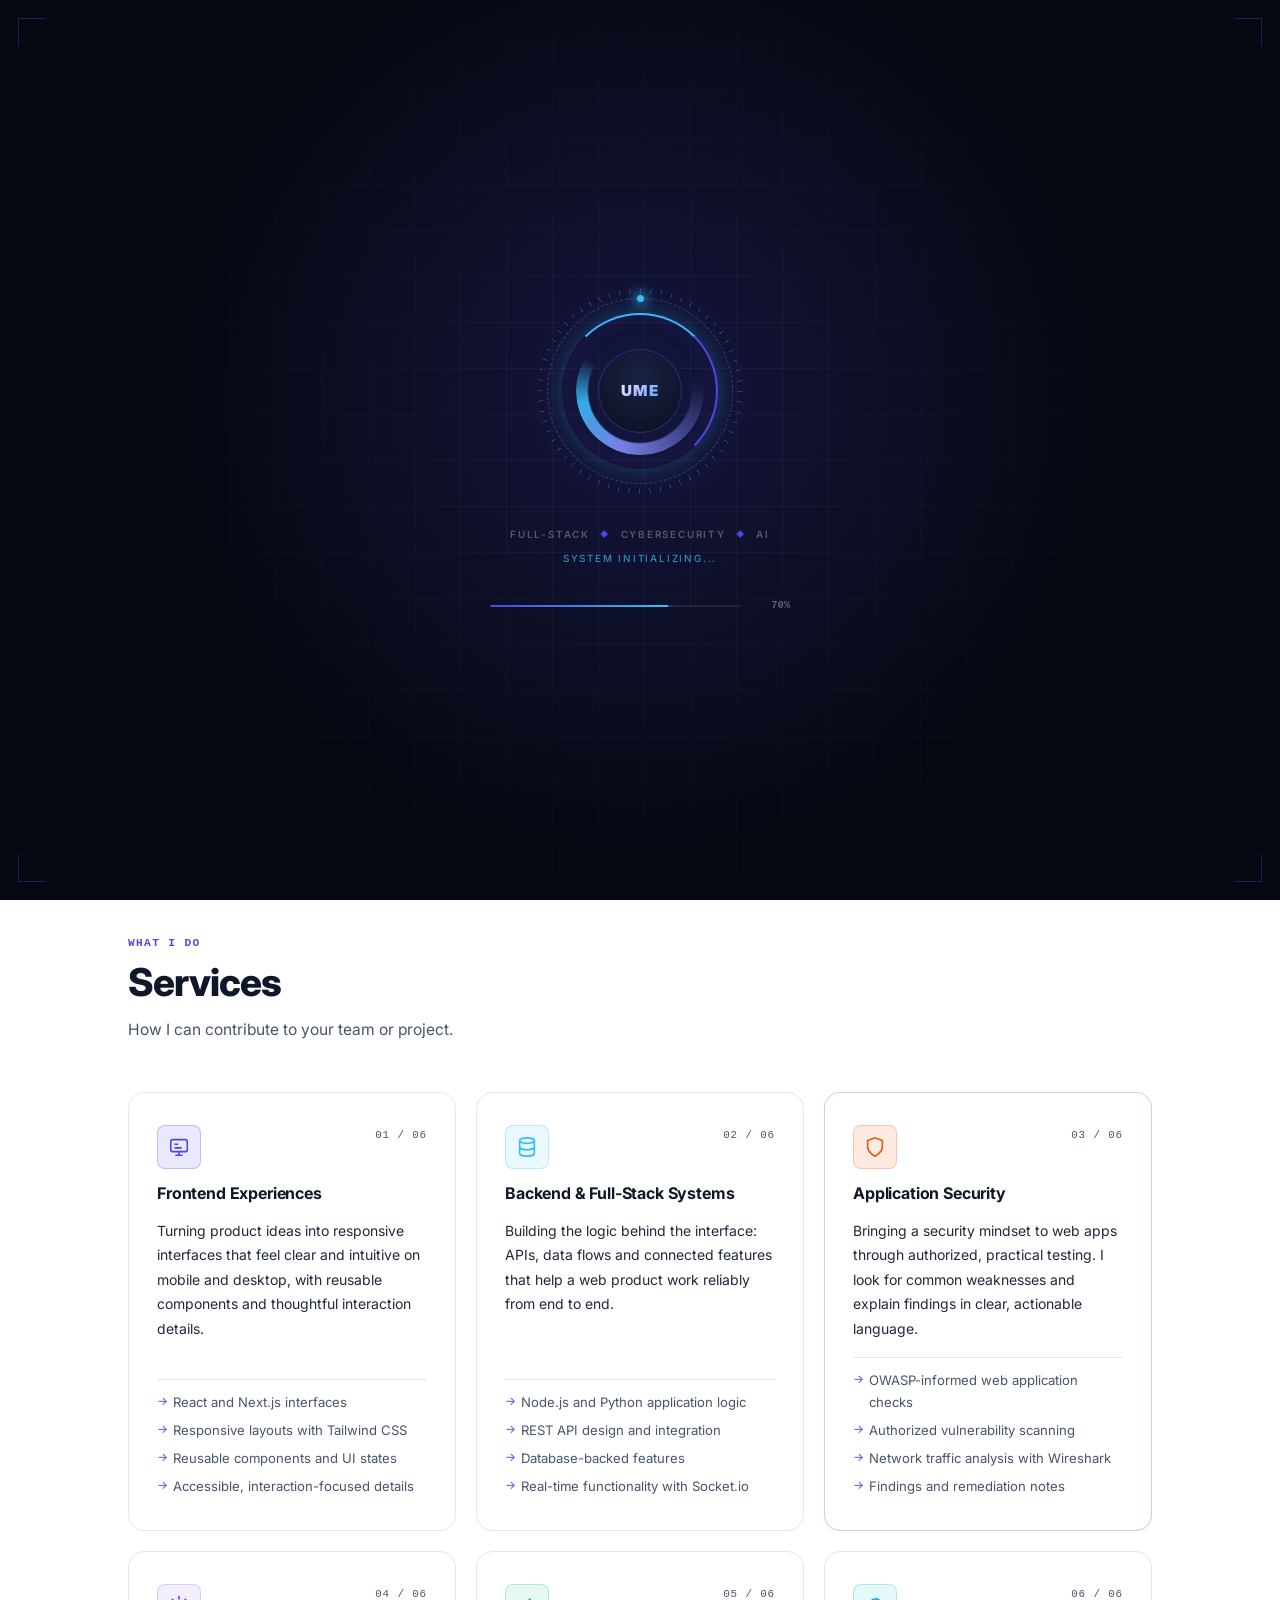
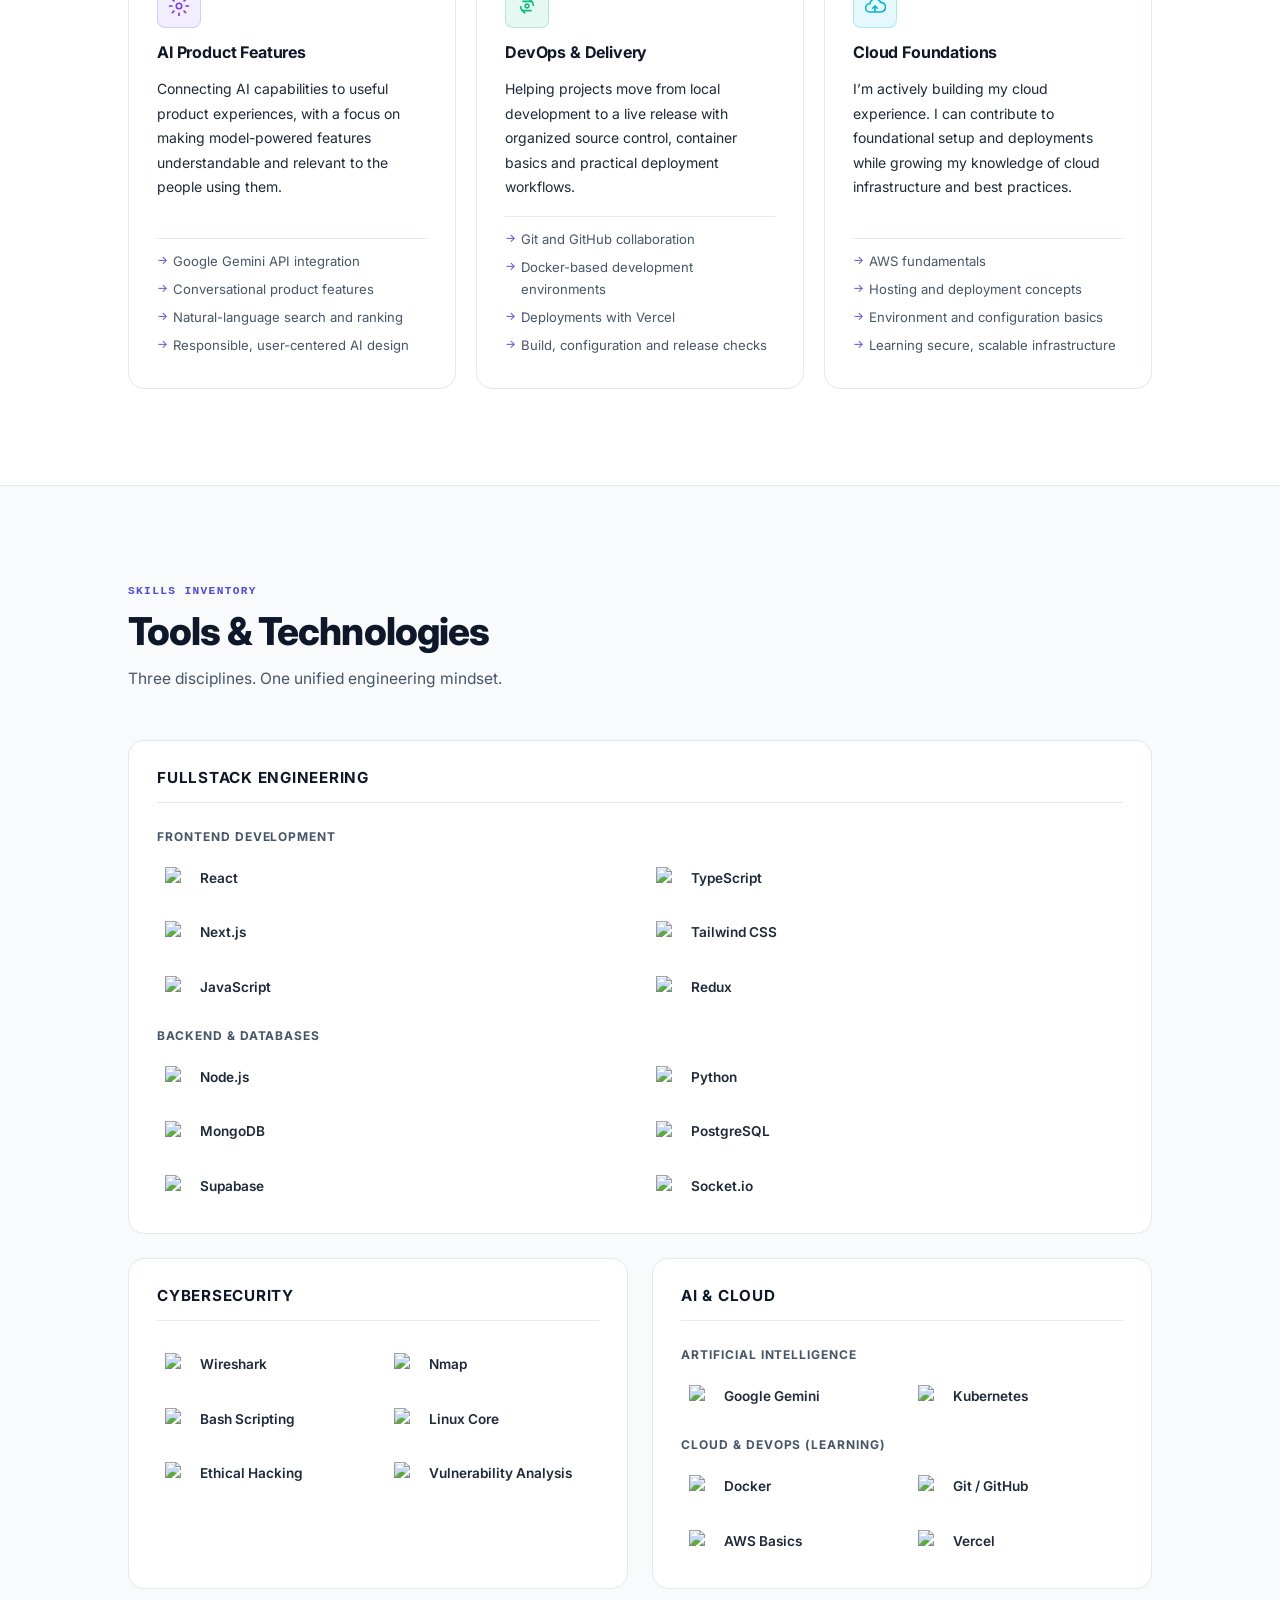
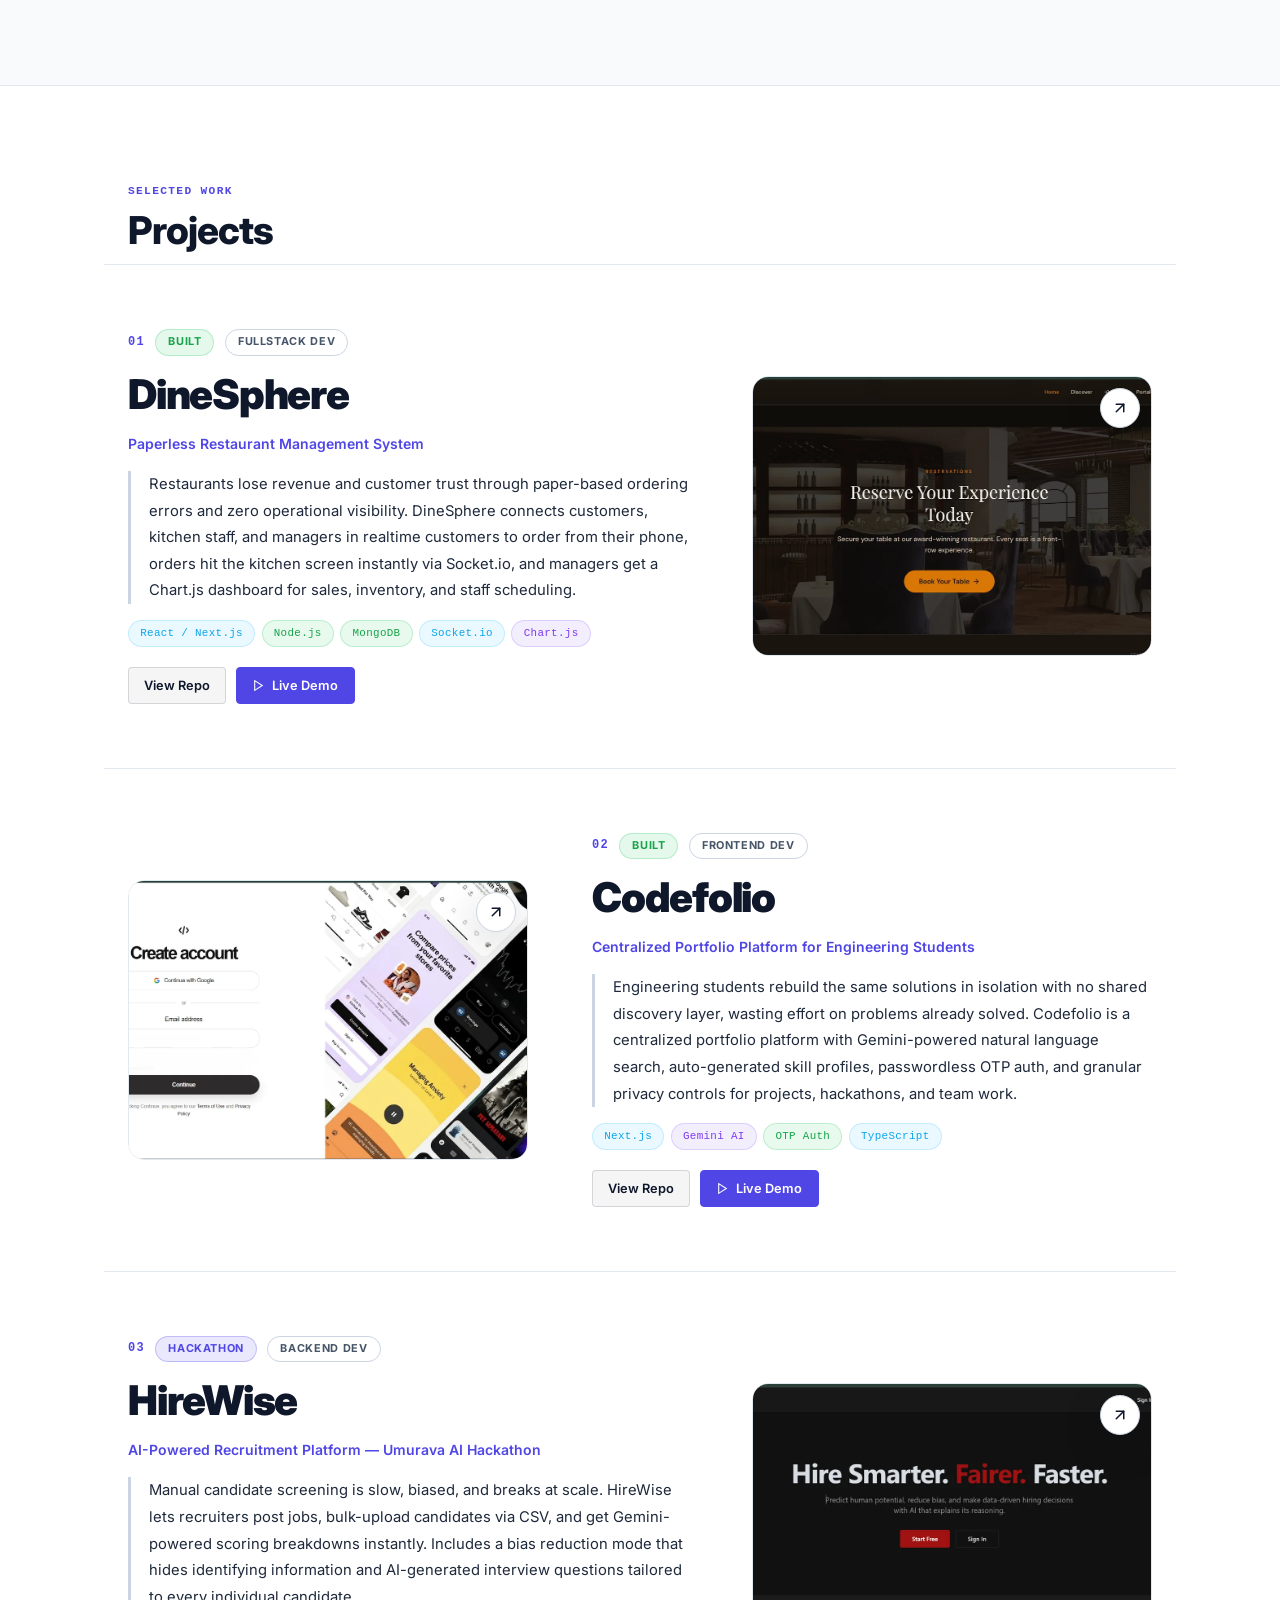
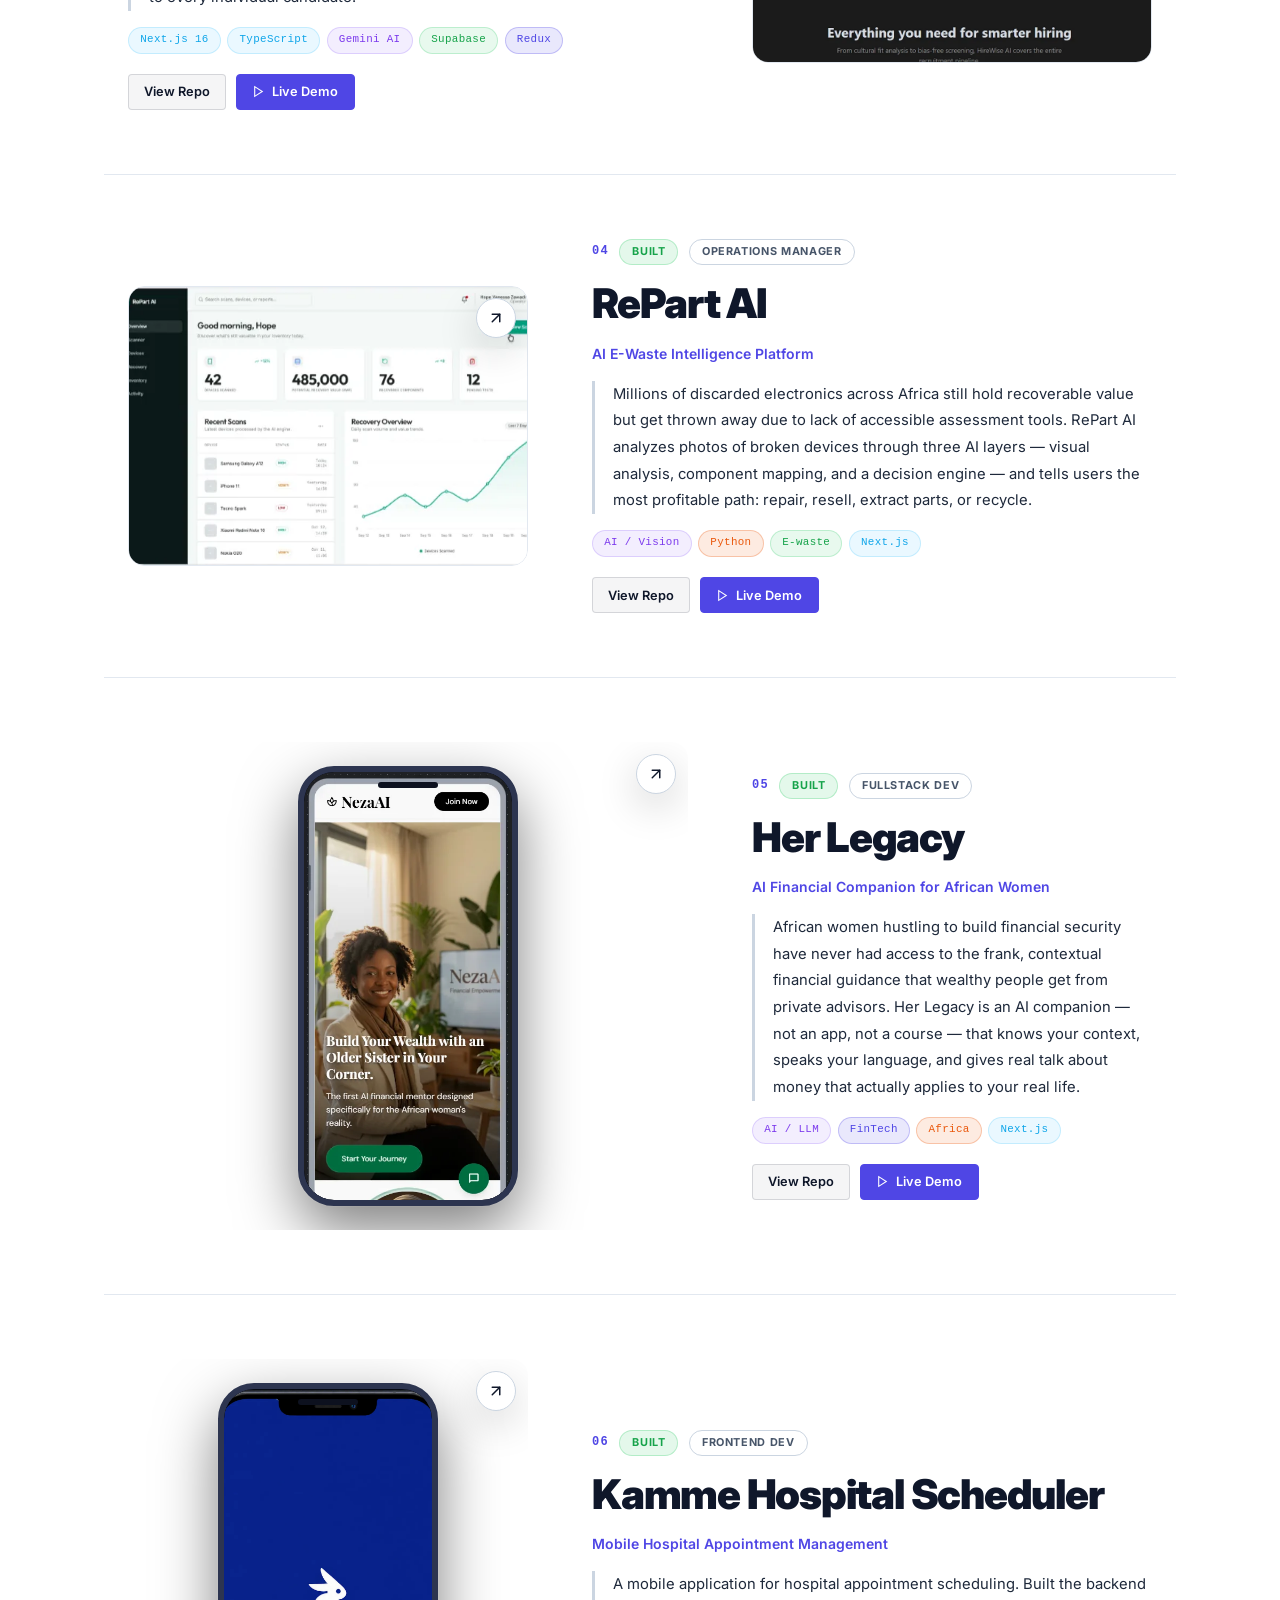
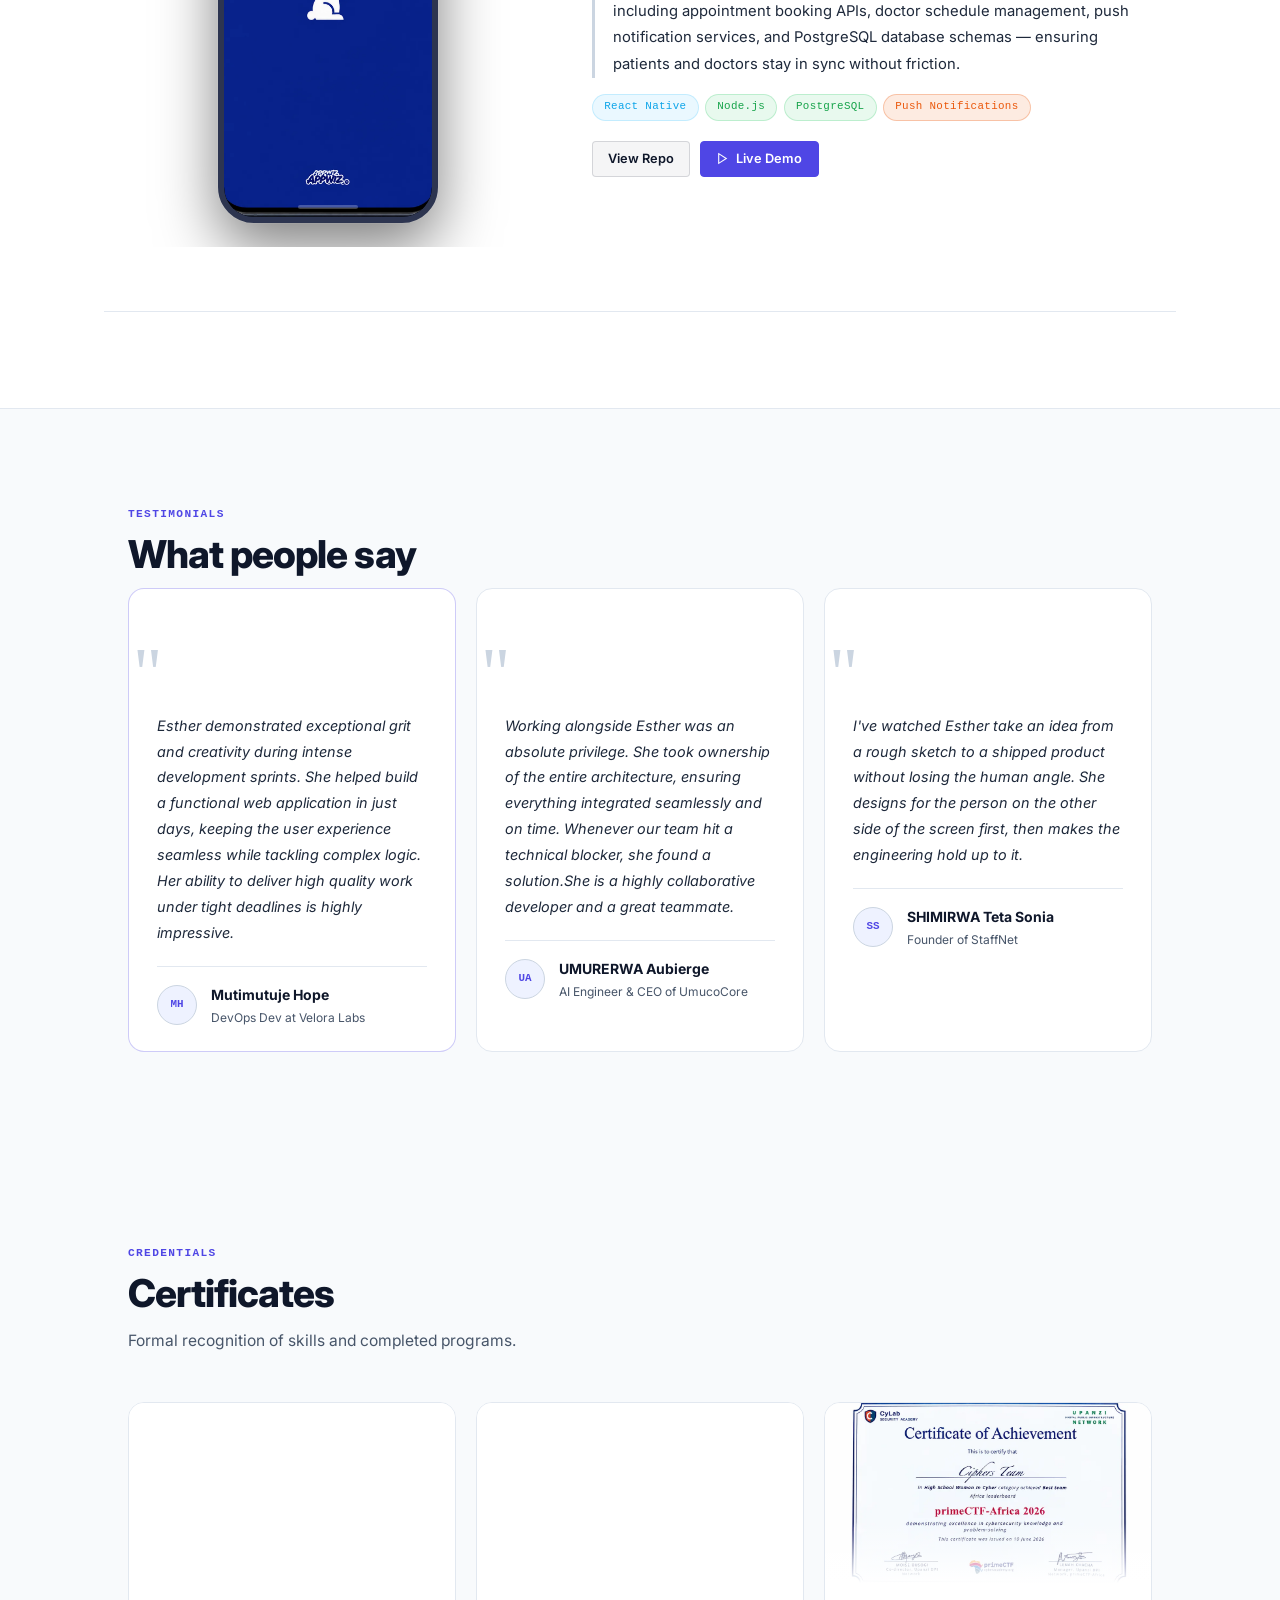
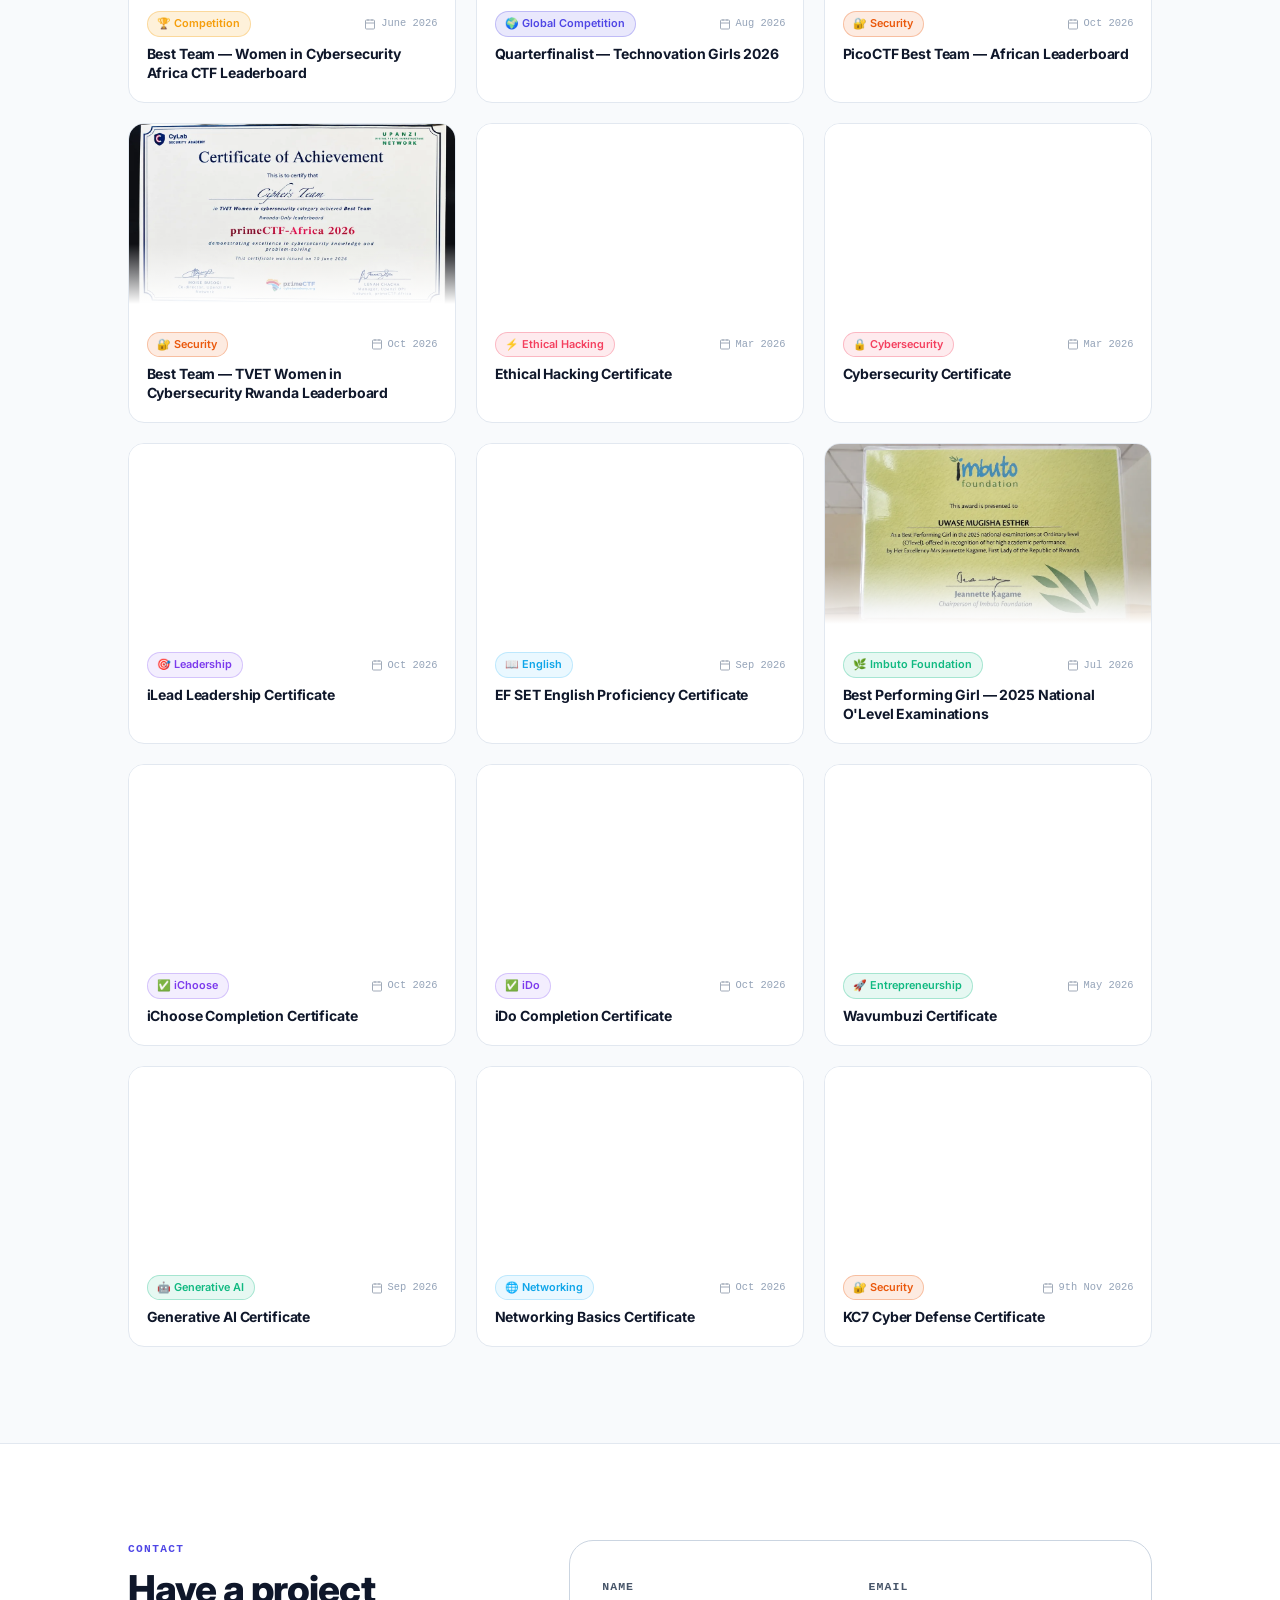
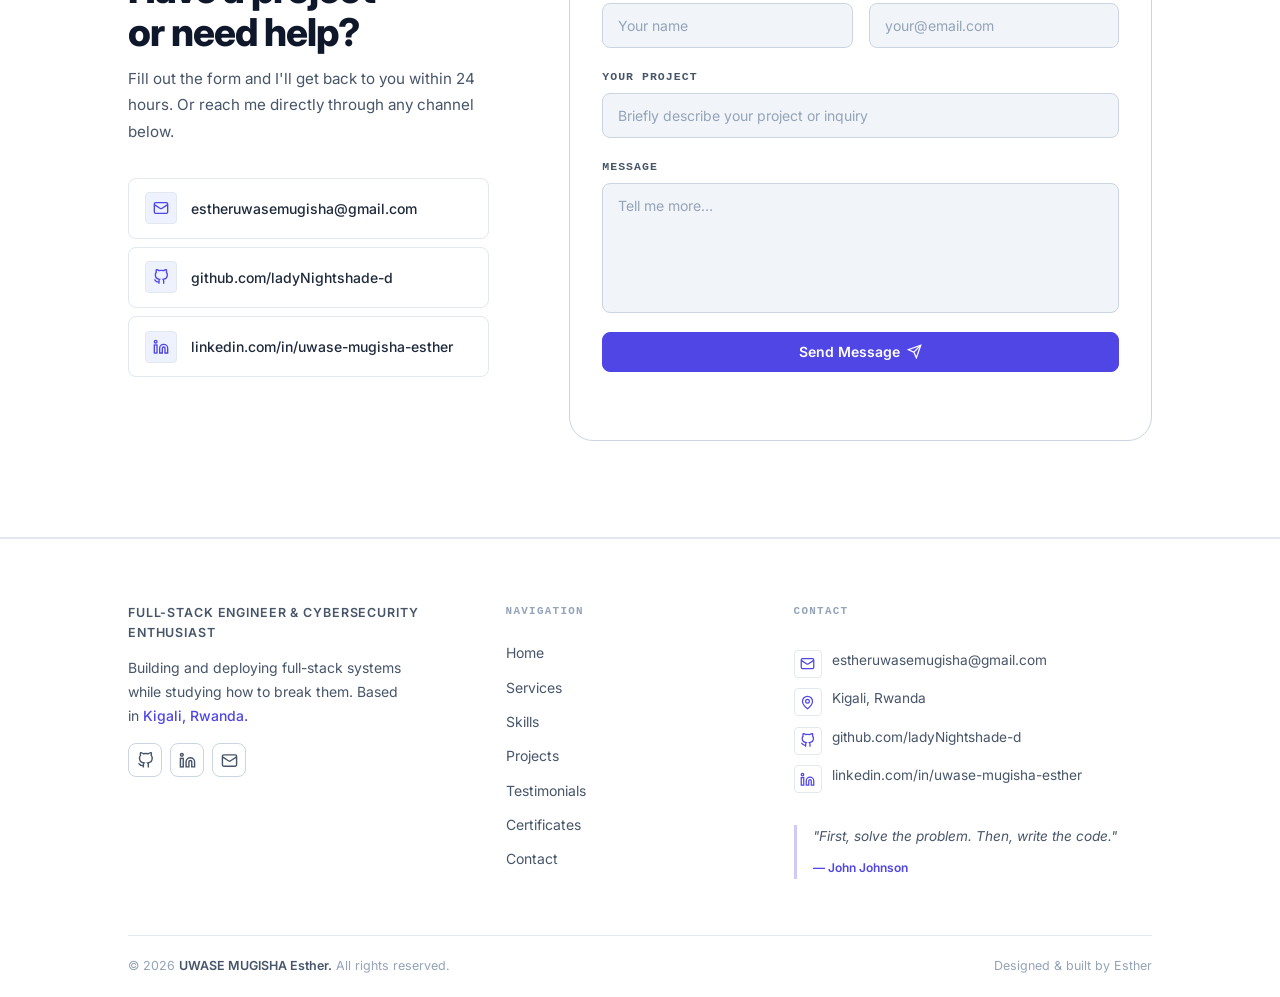
==== commit cd1565b9: "Refine hero layout and expand services" ====
--- a/index.html
+++ b/index.html
@@ -117,42 +117,42 @@
     <section class="hero" id="hero" aria-labelledby="hero-heading">
       <div class="container">
 
-        <div class="hero-eyebrow anim-ready anim-from-left anim-d1">
-          <span class="eyebrow-role">Full-Stack Engineer ,Ethical hacker &amp Cybersecurity enthusiast</span>
-        </div>
-
-        <h1 class="hero-heading anim-ready anim-from-left anim-d2" id="hero-heading">
-          Hey, I'm<br>
-          <span class="hero-name">Esther.</span>
-        </h1>
-
-        <p class="hero-tagline anim-ready anim-from-left anim-d3">I build systems. I break them too.</p>
-
         <div class="hero-body">
-          <div class="hero-left anim-ready anim-from-left anim-d4">
-            <p class="hero-desc">
-              Student at <strong>Rwanda Coding Academy</strong>, building and
-              deploying full-stack systems using cutting-edge technologies while breaking them to see how they tick hence
-              pushing me deeper into both development and security.
-            </p>
-            <div class="hero-actions">
-              <a href="assets/resume.pdf" class="btn btn-primary" download>
-                <svg width="15" height="15" viewBox="0 0 24 24" fill="none"
-                     stroke="currentColor" stroke-width="2" aria-hidden="true">
-                  <path d="M21 15v4a2 2 0 0 1-2 2H5a2 2 0 0 1-2-2v-4"/>
-                  <polyline points="7 10 12 15 17 10"/>
-                  <line x1="12" y1="15" x2="12" y2="3"/>
-                </svg>
-                Download Resume
-              </a>
-              <a href="https://github.com/ladyNightshade-d" class="btn btn-ghost"
-                 target="_blank" rel="noopener noreferrer">
-                <svg width="15" height="15" viewBox="0 0 24 24" fill="none"
-                     stroke="currentColor" stroke-width="2" aria-hidden="true">
-                  <path d="M9 19c-5 1.5-5-2.5-7-3m14 6v-3.87a3.37 3.37 0 0 0-.94-2.61c3.14-.35 6.44-1.54 6.44-7A5.44 5.44 0 0 0 20 4.77 5.07 5.07 0 0 0 19.91 1S18.73.65 16 2.48a13.38 13.38 0 0 0-7 0C6.27.65 5.09 1 5.09 1A5.07 5.07 0 0 0 5 4.77a5.44 5.44 0 0 0-1.5 3.78c0 5.42 3.3 6.61 6.44 7A3.37 3.37 0 0 0 9 18.13V22"/>
-                </svg>
-                View GitHub
-              </a>
+          <div class="hero-left">
+            <div class="hero-eyebrow anim-ready anim-from-left anim-d1">
+              <span class="eyebrow-role">Full-Stack Engineer ,Ethical hacker &amp Cybersecurity enthusiast</span>
+            </div>
+            <h1 class="hero-heading anim-ready anim-from-left anim-d2" id="hero-heading">
+              Hey, I'm<br>
+              <span class="hero-name">Esther.</span>
+            </h1>
+            <p class="hero-tagline anim-ready anim-from-left anim-d3">I build systems. I break them too.</p>
+
+            <div class="hero-copy anim-ready anim-from-left anim-d4">
+              <p class="hero-desc">
+                Student at <strong>Rwanda Coding Academy</strong>, building and
+                deploying full-stack systems using cutting-edge technologies while breaking them to see how they tick hence
+                pushing me deeper into both development and security.
+              </p>
+              <div class="hero-actions">
+                <a href="assets/resume.pdf" class="btn btn-primary" download>
+                  <svg width="15" height="15" viewBox="0 0 24 24" fill="none"
+                       stroke="currentColor" stroke-width="2" aria-hidden="true">
+                    <path d="M21 15v4a2 2 0 0 1-2 2H5a2 2 0 0 1-2-2v-4"/>
+                    <polyline points="7 10 12 15 17 10"/>
+                    <line x1="12" y1="15" x2="12" y2="3"/>
+                  </svg>
+                  Download Resume
+                </a>
+                <a href="https://github.com/ladyNightshade-d" class="btn btn-ghost"
+                   target="_blank" rel="noopener noreferrer">
+                  <svg width="15" height="15" viewBox="0 0 24 24" fill="none"
+                       stroke="currentColor" stroke-width="2" aria-hidden="true">
+                    <path d="M9 19c-5 1.5-5-2.5-7-3m14 6v-3.87a3.37 3.37 0 0 0-.94-2.61c3.14-.35 6.44-1.54 6.44-7A5.44 5.44 0 0 0 20 4.77 5.07 5.07 0 0 0 19.91 1S18.73.65 16 2.48a13.38 13.38 0 0 0-7 0C6.27.65 5.09 1 5.09 1A5.07 5.07 0 0 0 5 4.77a5.44 5.44 0 0 0-1.5 3.78c0 5.42 3.3 6.61 6.44 7A3.37 3.37 0 0 0 9 18.13V22"/>
+                  </svg>
+                  View GitHub
+                </a>
+              </div>
             </div>
           </div>
 
@@ -245,21 +245,46 @@
             <div class="service-icon service-icon--indigo">
               <svg width="22" height="22" viewBox="0 0 24 24" fill="none"
                    stroke="currentColor" stroke-width="1.75" aria-hidden="true">
-                <polyline points="16 18 22 12 16 6"/>
-                <polyline points="8 6 2 12 8 18"/>
+                <rect x="3" y="4" width="18" height="13" rx="2"/>
+                <path d="M8 21h8M12 17v4M7 9h4M7 13h8"/>
               </svg>
             </div>
-            <h3 class="service-title">Full-Stack Development</h3>
+            <span class="service-index">01 / 06</span>
+            <h3 class="service-title">Frontend Experiences</h3>
             <p class="service-desc">
-              End-to-end web applications — from database schema and APIs
-              to responsive React frontends. Real-time features, clean
-              architecture, and maintainable code.
+              Turning product ideas into responsive interfaces that feel clear
+              and intuitive on mobile and desktop, with reusable components and
+              thoughtful interaction details.
             </p>
             <ul class="service-list">
-              <li>React / Next.js frontends</li>
-              <li>Node.js / Python backends</li>
-              <li>REST API design &amp; integration</li>
-              <li>Real-time features with Socket.io</li>
+              <li>React and Next.js interfaces</li>
+              <li>Responsive layouts with Tailwind CSS</li>
+              <li>Reusable components and UI states</li>
+              <li>Accessible, interaction-focused details</li>
+            </ul>
+          </div>
+
+          <div class="service-card">
+            <div class="service-icon service-icon--blue">
+              <svg width="22" height="22" viewBox="0 0 24 24" fill="none"
+                   stroke="currentColor" stroke-width="1.75" aria-hidden="true">
+                <ellipse cx="12" cy="5" rx="8" ry="3"/>
+                <path d="M4 5v7c0 1.66 3.58 3 8 3s8-1.34 8-3V5M4 12v7c0 1.66 3.58 3 8 3s8-1.34 8-3v-7"/>
+                <path d="M4 12c0 1.66 3.58 3 8 3s8-1.34 8-3"/>
+              </svg>
+            </div>
+            <span class="service-index">02 / 06</span>
+            <h3 class="service-title">Backend &amp; Full-Stack Systems</h3>
+            <p class="service-desc">
+              Building the logic behind the interface: APIs, data flows and
+              connected features that help a web product work reliably from
+              end to end.
+            </p>
+            <ul class="service-list">
+              <li>Node.js and Python application logic</li>
+              <li>REST API design and integration</li>
+              <li>Database-backed features</li>
+              <li>Real-time functionality with Socket.io</li>
             </ul>
           </div>
 
@@ -270,17 +295,18 @@
                 <path d="M12 22s8-4 8-10V5l-8-3-8 3v7c0 6 8 10 8 10z"/>
               </svg>
             </div>
-            <h3 class="service-title">Security Auditing &amp; Ethical Hacking</h3>
+            <span class="service-index">03 / 06</span>
+            <h3 class="service-title">Application Security</h3>
             <p class="service-desc">
-              Systematic security assessments of web applications and network
-              infrastructure. I identify vulnerabilities before attackers do
-              and document clear remediation paths.
+              Bringing a security mindset to web apps through authorized,
+              practical testing. I look for common weaknesses and explain
+              findings in clear, actionable language.
             </p>
             <ul class="service-list">
-              <li>Web application pentesting</li>
-              <li>Network vulnerability scanning</li>
-              <li>Wireshark traffic analysis</li>
-              <li>Security report writing</li>
+              <li>OWASP-informed web application checks</li>
+              <li>Authorized vulnerability scanning</li>
+              <li>Network traffic analysis with Wireshark</li>
+              <li>Findings and remediation notes</li>
             </ul>
           </div>
 
@@ -292,17 +318,65 @@
                 <path d="M12 1v4M12 19v4M4.22 4.22l2.83 2.83M16.95 16.95l2.83 2.83M1 12h4M19 12h4M4.22 19.78l2.83-2.83M16.95 7.05l2.83-2.83"/>
               </svg>
             </div>
-            <h3 class="service-title">AI-Powered Product Development</h3>
+            <span class="service-index">04 / 06</span>
+            <h3 class="service-title">AI Product Features</h3>
             <p class="service-desc">
-              Integrating large language models and AI APIs into production
-              products — from recruitment automation to natural language
-              search and financial advisory systems.
+              Connecting AI capabilities to useful product experiences, with
+              a focus on making model-powered features understandable and
+              relevant to the people using them.
             </p>
             <ul class="service-list">
               <li>Google Gemini API integration</li>
-              <li>AI-powered search &amp; ranking</li>
-              <li>LLM-backed conversational features</li>
-              <li>Bias reduction &amp; ethical AI design</li>
+              <li>Conversational product features</li>
+              <li>Natural-language search and ranking</li>
+              <li>Responsible, user-centered AI design</li>
+            </ul>
+          </div>
+
+          <div class="service-card">
+            <div class="service-icon service-icon--green">
+              <svg width="22" height="22" viewBox="0 0 24 24" fill="none"
+                   stroke="currentColor" stroke-width="1.75" aria-hidden="true">
+                <path d="M7 7h10l-3-3M17 17H7l3 3"/>
+                <path d="M17 7a7 7 0 0 1 2 5M7 17a7 7 0 0 1-2-5"/>
+                <circle cx="12" cy="12" r="2"/>
+              </svg>
+            </div>
+            <span class="service-index">05 / 06</span>
+            <h3 class="service-title">DevOps &amp; Delivery</h3>
+            <p class="service-desc">
+              Helping projects move from local development to a live release
+              with organized source control, container basics and practical
+              deployment workflows.
+            </p>
+            <ul class="service-list">
+              <li>Git and GitHub collaboration</li>
+              <li>Docker-based development environments</li>
+              <li>Deployments with Vercel</li>
+              <li>Build, configuration and release checks</li>
+            </ul>
+          </div>
+
+          <div class="service-card">
+            <div class="service-icon service-icon--cyan">
+              <svg width="22" height="22" viewBox="0 0 24 24" fill="none"
+                   stroke="currentColor" stroke-width="1.75" aria-hidden="true">
+                <path d="M6 18.5A4.5 4.5 0 0 1 6.5 9.5 6 6 0 0 1 18 8a5 5 0 0 1 .5 10.5H6z"/>
+                <path d="M12 12v7M9 15l3-3 3 3"/>
+              </svg>
+            </div>
+            <span class="service-index">06 / 06</span>
+            <h3 class="service-title">Cloud Foundations</h3>
+            <p class="service-desc">
+              I’m actively building my cloud experience. I can contribute to
+              foundational setup and deployments while growing my knowledge of
+              cloud infrastructure and best practices.
+            </p>
+            <ul class="service-list">
+              <li>AWS fundamentals</li>
+              <li>Hosting and deployment concepts</li>
+              <li>Environment and configuration basics</li>
+              <li>Learning secure, scalable infrastructure</li>
             </ul>
           </div>
 
@@ -1270,7 +1344,7 @@
             <div class="cert-card-body">
               <div class="cert-meta-row">
                 <span class="cert-issuer-badge cert-issuer-badge--orange">🔐 Security</span>
-                <span class="cert-date-inline">Nov 2026</span>
+                <span class="cert-date-inline">9th Nov 2026</span>
               </div>
               <h3 class="cert-title">KC7 Cyber Defense Certificate</h3>
             </div>
--- a/assets/css/style.css
+++ b/assets/css/style.css
@@ -447,7 +447,7 @@
 /* two-col body */
 .hero-body {
   display: grid;
-  grid-template-columns: 1fr 340px;
+  grid-template-columns: minmax(0, 1fr) minmax(280px, 340px);
   gap: 2.5rem;
   align-items: start;
 }
@@ -469,7 +469,7 @@
   border-radius: var(--radius-lg);
   overflow: hidden;
   box-shadow: var(--shadow-md);
-  margin-top: -8.5rem;
+  margin-top: 0;
 }
 .hcard-avatar {
   background: linear-gradient(135deg, var(--indigo-dim) 0%, var(--orange-dim) 100%);
@@ -630,7 +630,7 @@
 /* ── SERVICES ────────────────────────────────────────────────── */
 .services-grid {
   display: grid;
-  grid-template-columns: repeat(3,1fr);
+  grid-template-columns: repeat(3, minmax(0, 1fr));
   gap: 1.25rem;
 }
 .service-card {
@@ -671,7 +671,20 @@
 .service-icon--indigo { background:var(--indigo-dim);         color:var(--indigo); border:1px solid var(--indigo-border); }
 .service-icon--orange { background:var(--orange-dim);         color:var(--orange); border:1px solid rgba(234,88,12,.28); }
 .service-icon--purple { background:rgba(139,92,246,.1);       color:#7C3AED;       border:1px solid rgba(139,92,246,.25); }
+.service-icon--blue   { background:rgba(56,189,248,.1);       color:#38BDF8;       border:1px solid rgba(56,189,248,.25); }
+.service-icon--green  { background:rgba(16,185,129,.1);       color:#10B981;       border:1px solid rgba(16,185,129,.25); }
+.service-icon--cyan   { background:rgba(6,182,212,.1);        color:#06B6D4;       border:1px solid rgba(6,182,212,.25); }
 [data-theme="dark"] .service-icon--purple { color:#A78BFA; }
+
+.service-card > .service-index {
+  position: absolute;
+  top: 2.15rem;
+  right: 1.75rem;
+  color: var(--text-3);
+  font-family: 'JetBrains Mono', monospace;
+  font-size: .68rem;
+  letter-spacing: .08em;
+}
 
 .service-title {
   font-size: 1rem;
@@ -1248,7 +1261,7 @@
   .hero-body     { grid-template-columns:1fr; }
   .hero-card     { display:none; }
   .about-grid    { grid-template-columns:1fr; gap:3rem; }
-  .services-grid { grid-template-columns:1fr; max-width:560px; }
+  .services-grid { grid-template-columns:repeat(2, minmax(0, 1fr)); max-width:none; }
   .skills-grid   { grid-template-columns:1fr; }
   .projects-grid { grid-template-columns:1fr 1fr; }
   .projects-grid .project-card:nth-child(4),
@@ -1266,6 +1279,7 @@
   .hero-heading { font-size:clamp(2.4rem,9vw,3.5rem); }
   .section { padding:4rem 0; }
 
+  .services-grid { grid-template-columns:1fr; max-width:560px; }
   .projects-grid { grid-template-columns:1fr; max-width:100%; }
   .projects-grid .project-card:nth-child(4),
   .projects-grid .project-card:nth-child(5) { grid-column: auto; }
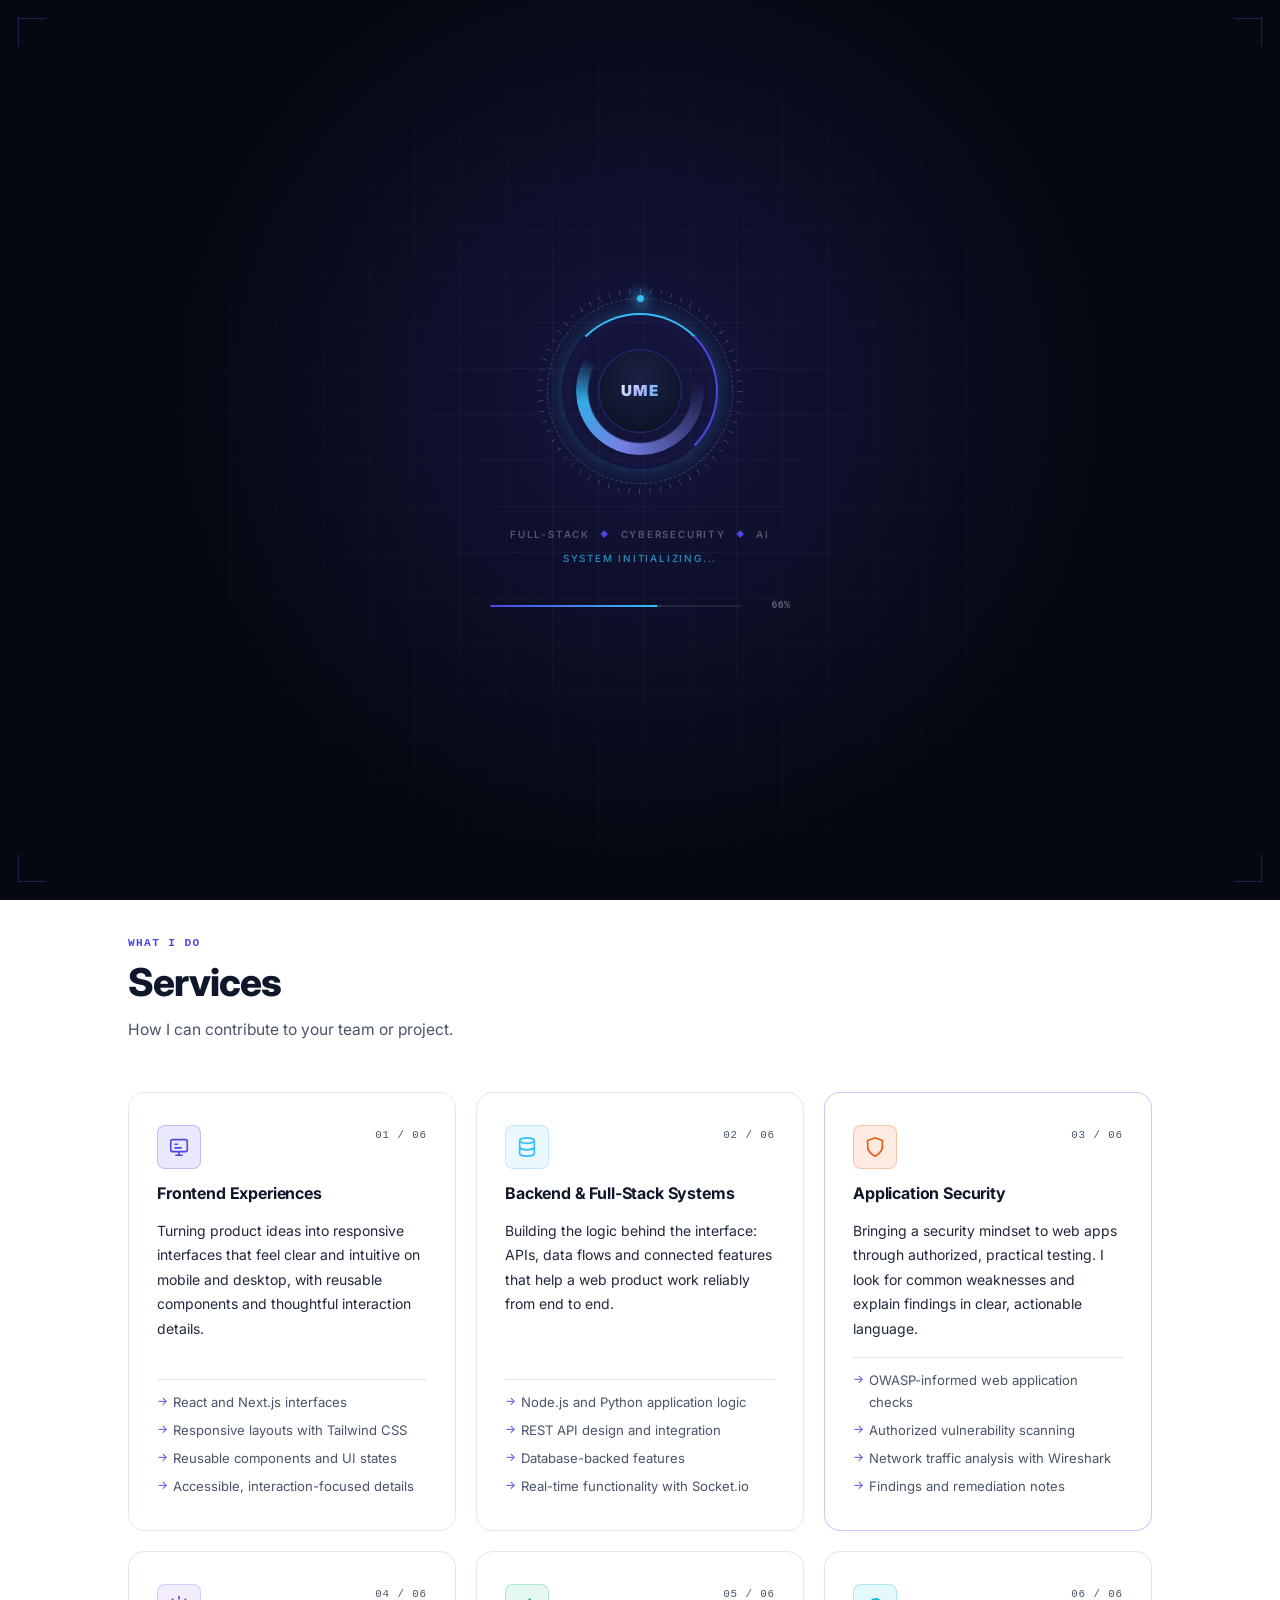
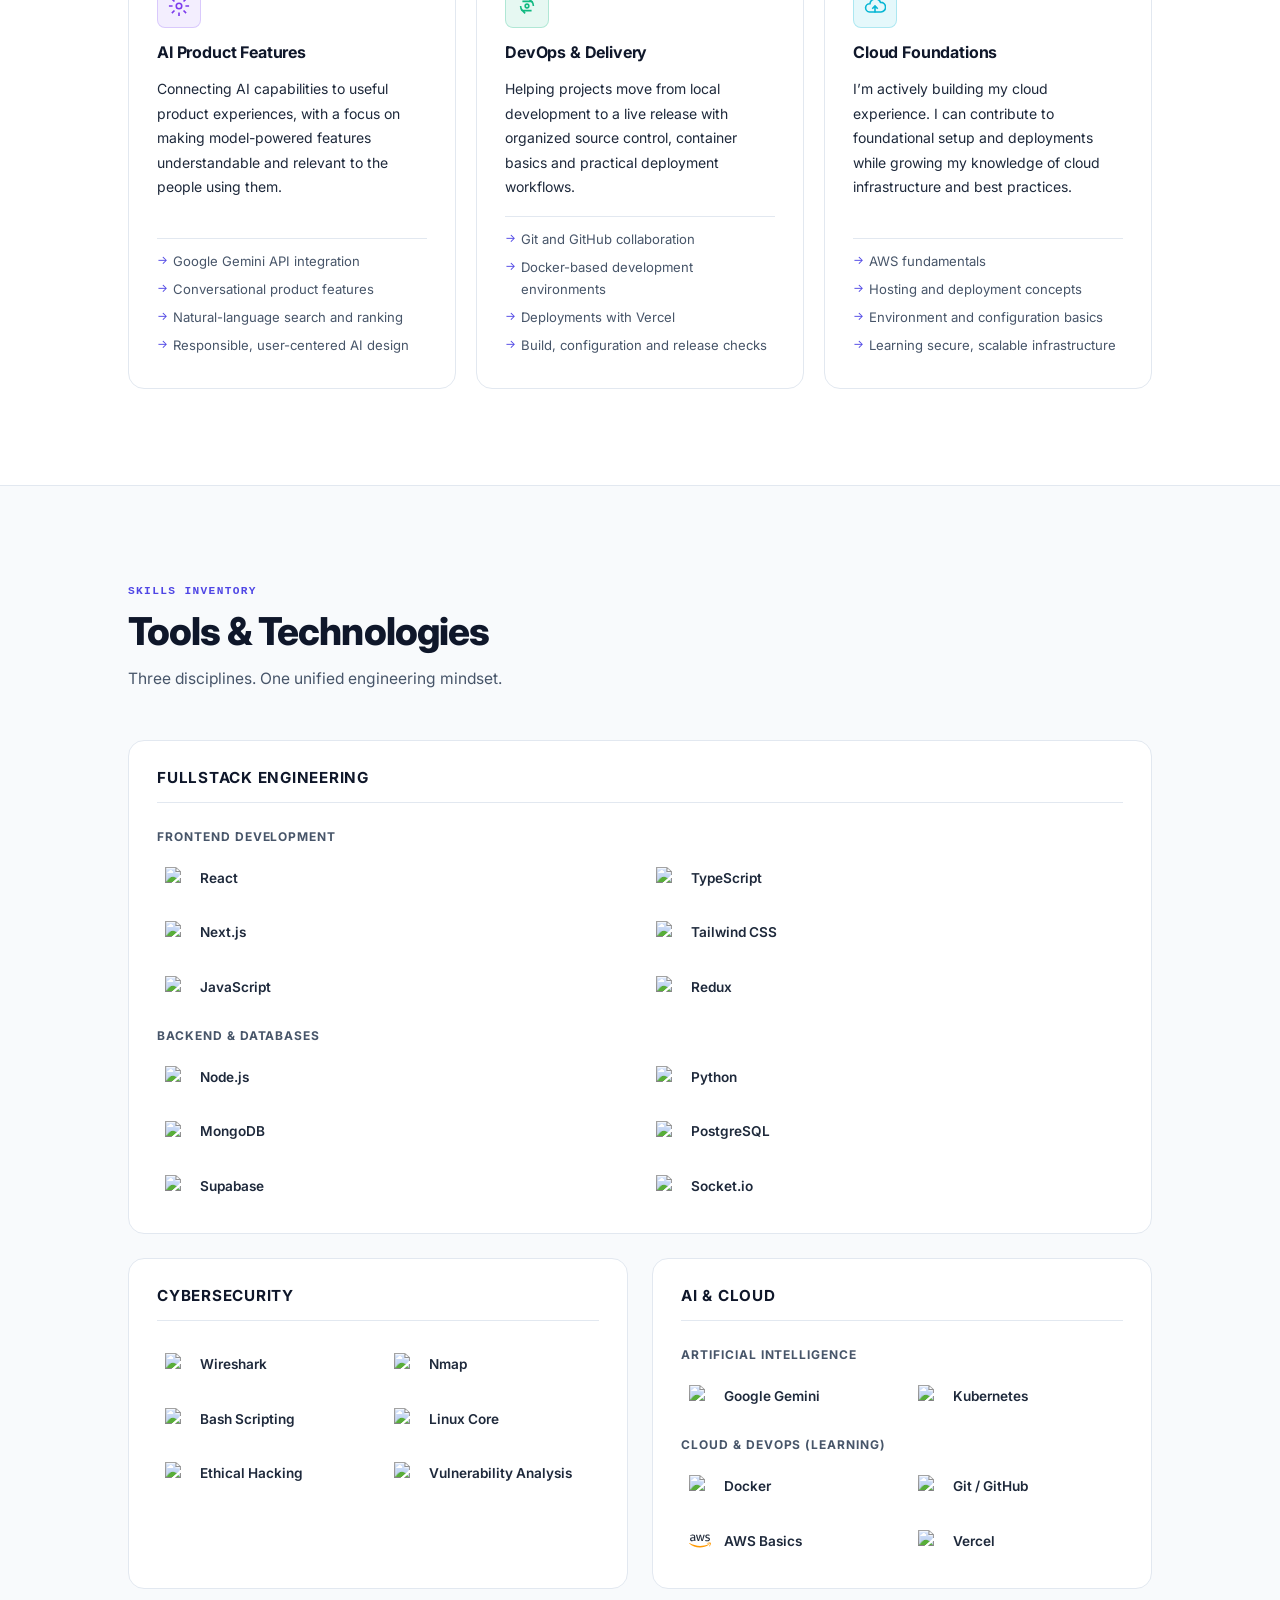
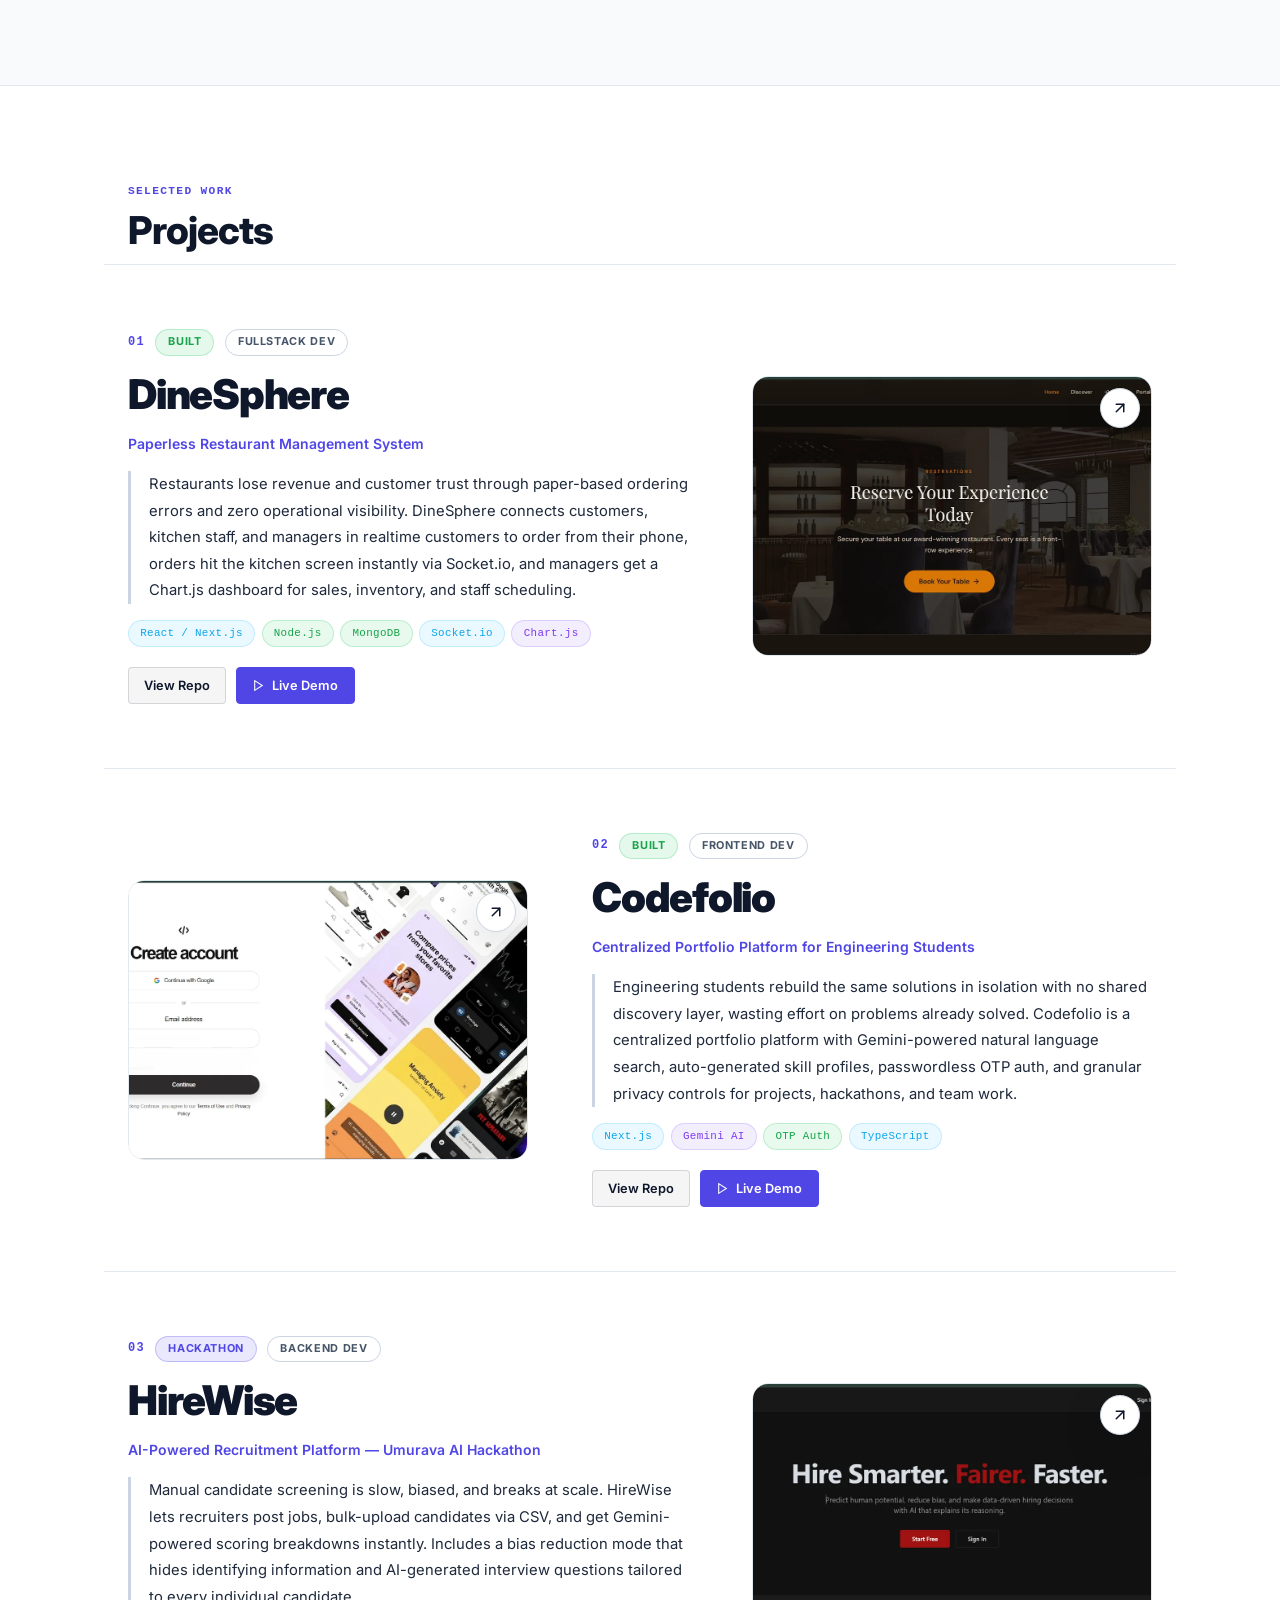
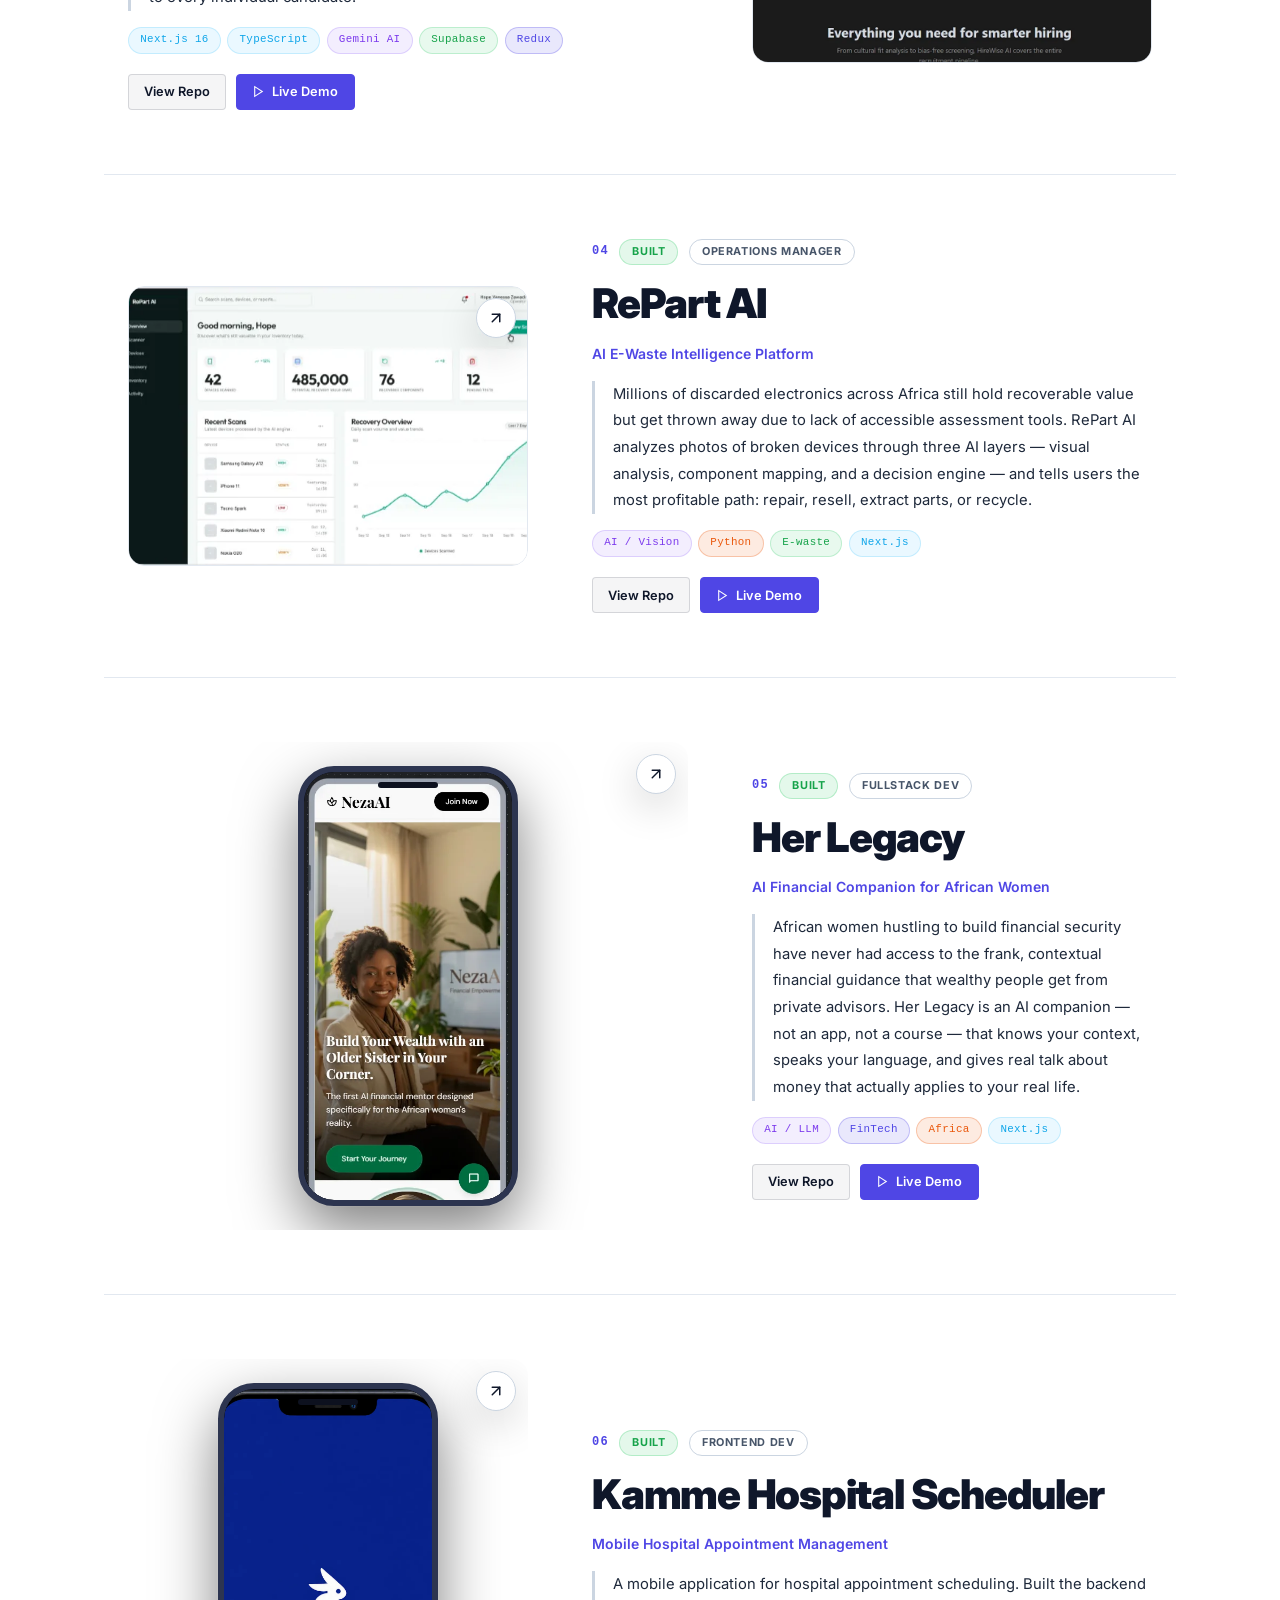
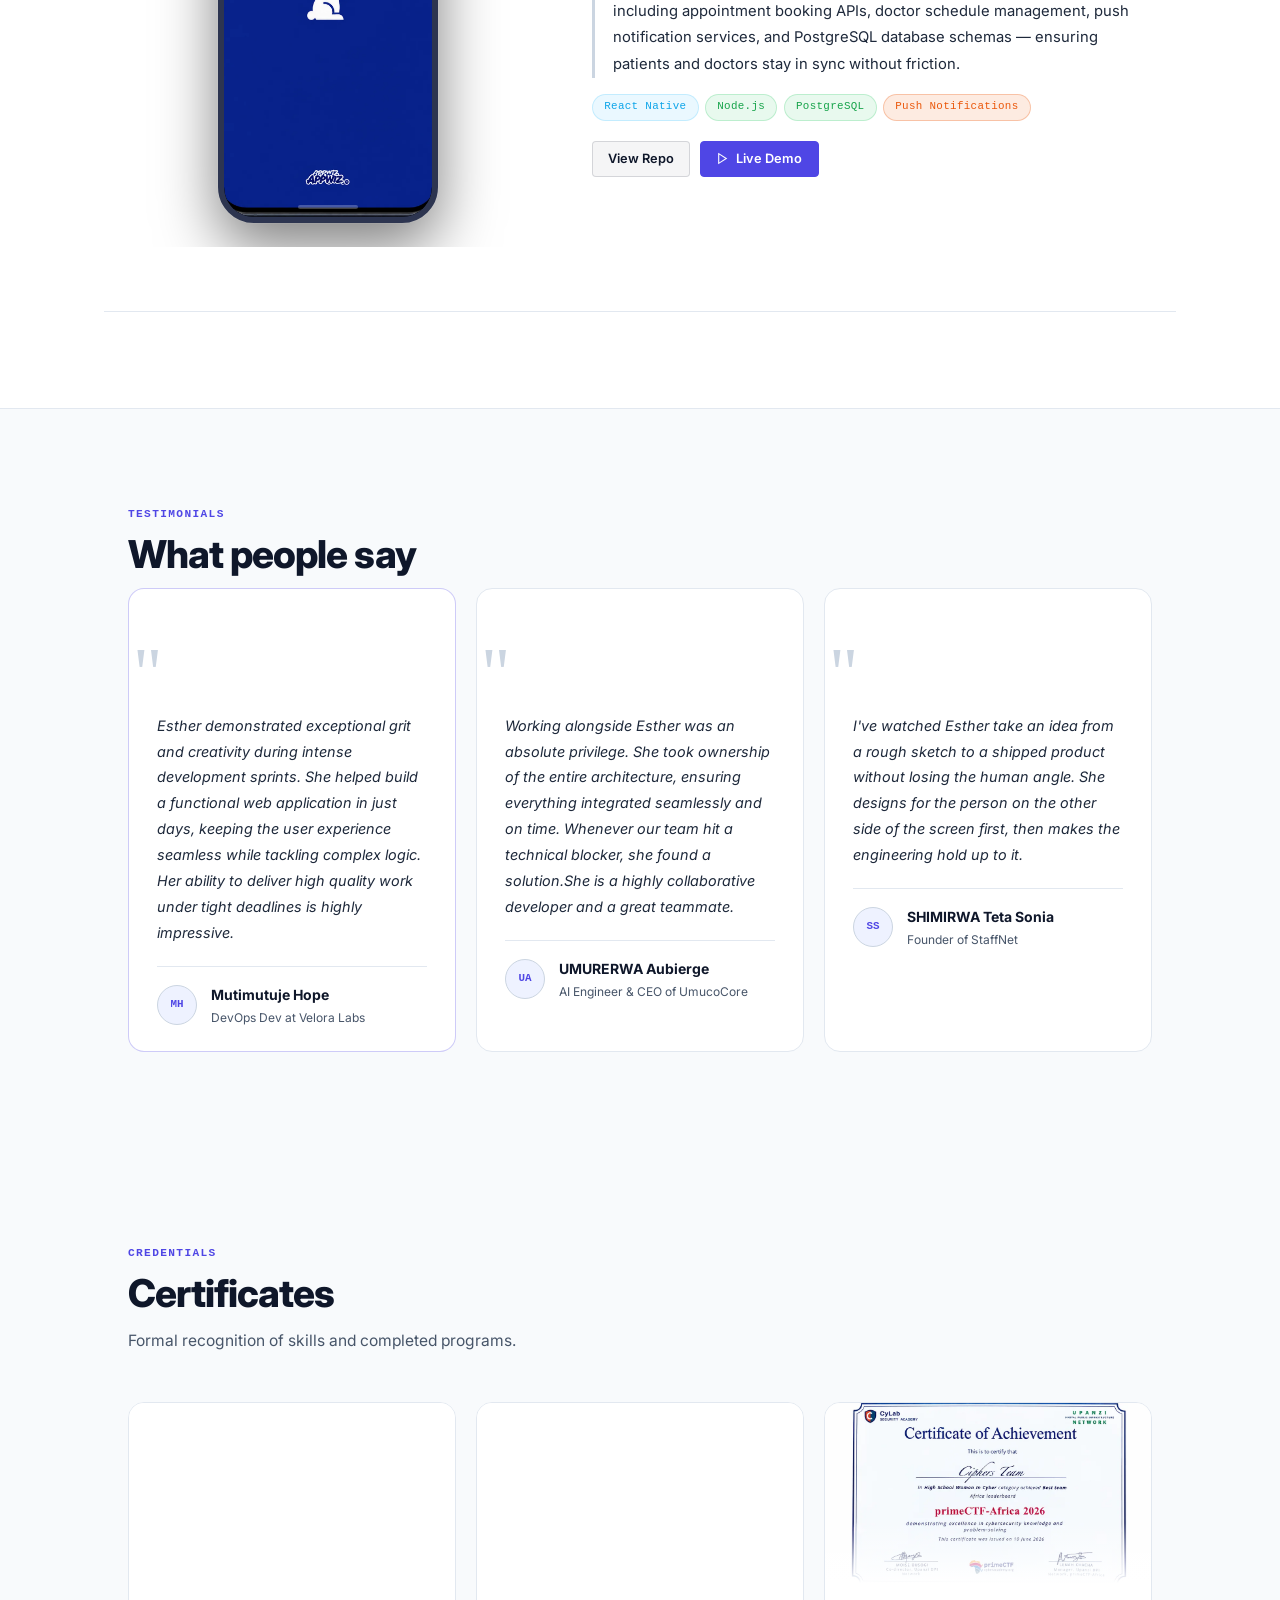
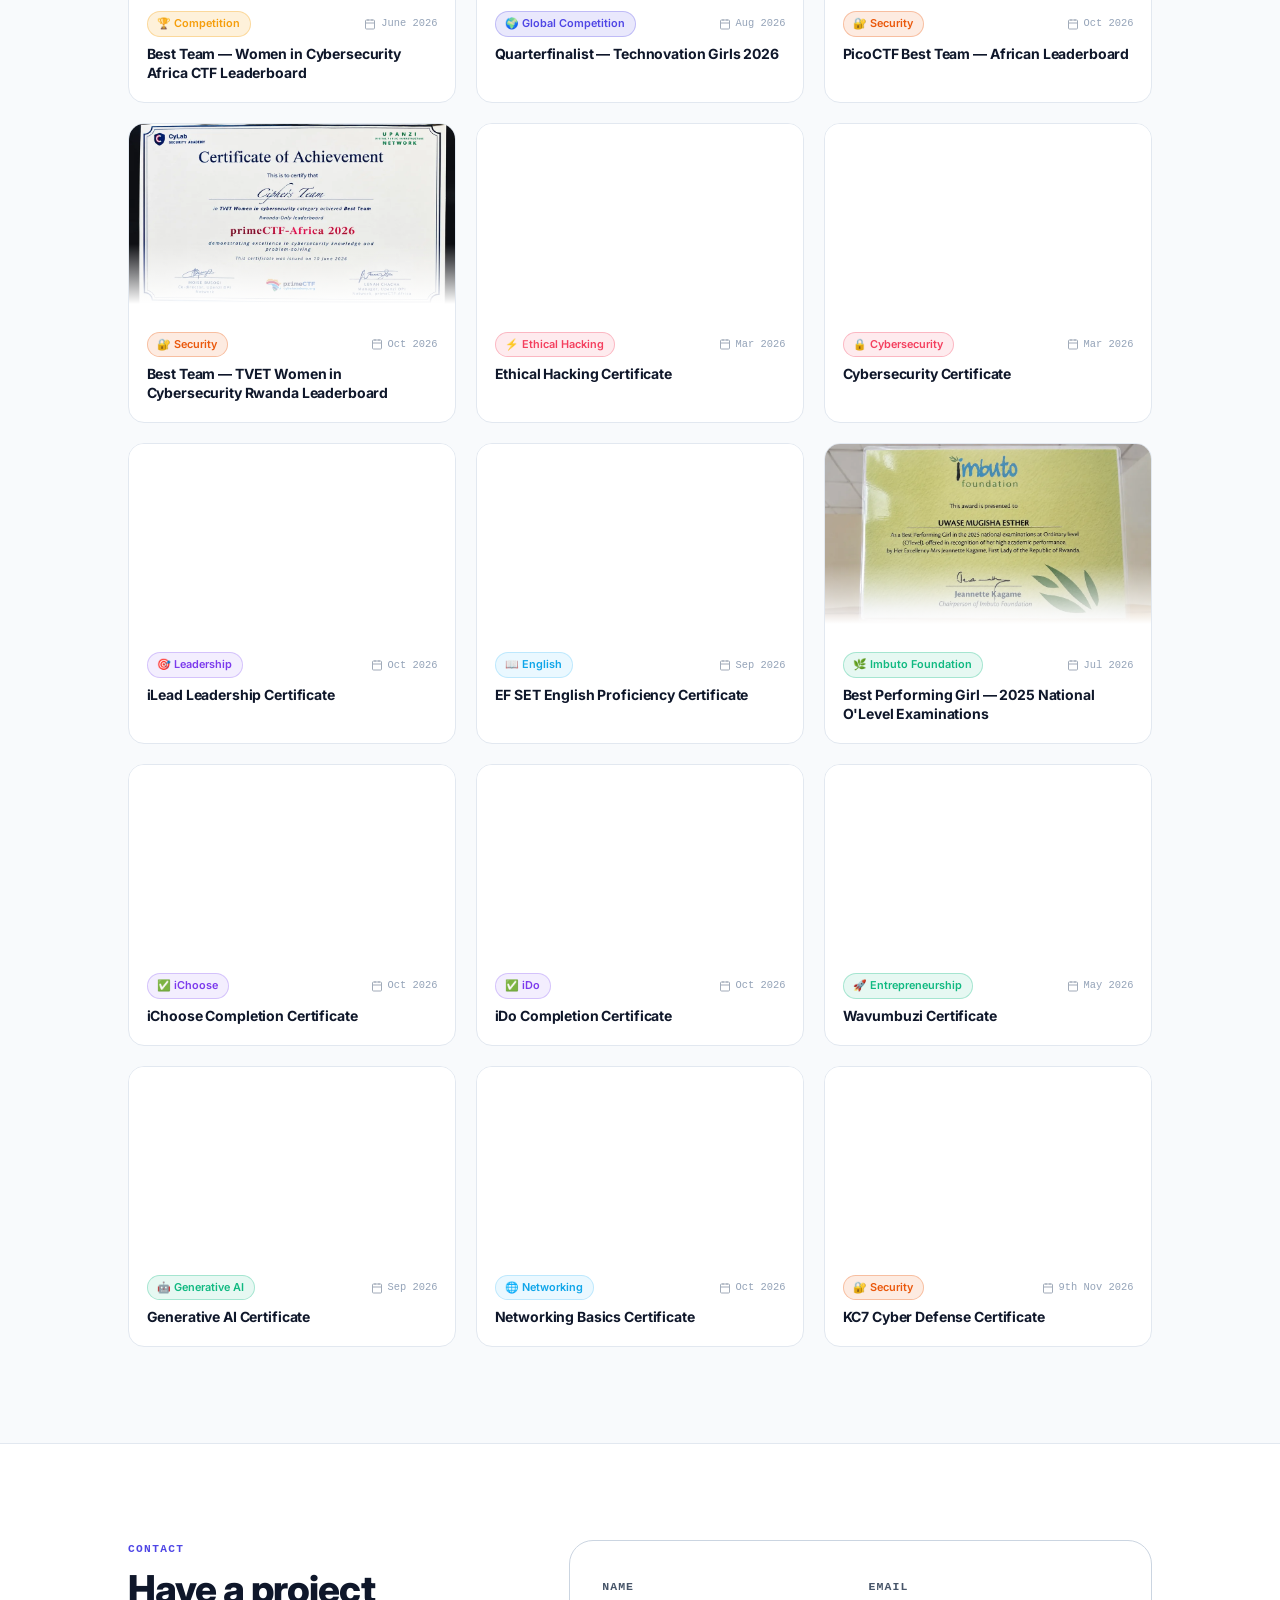
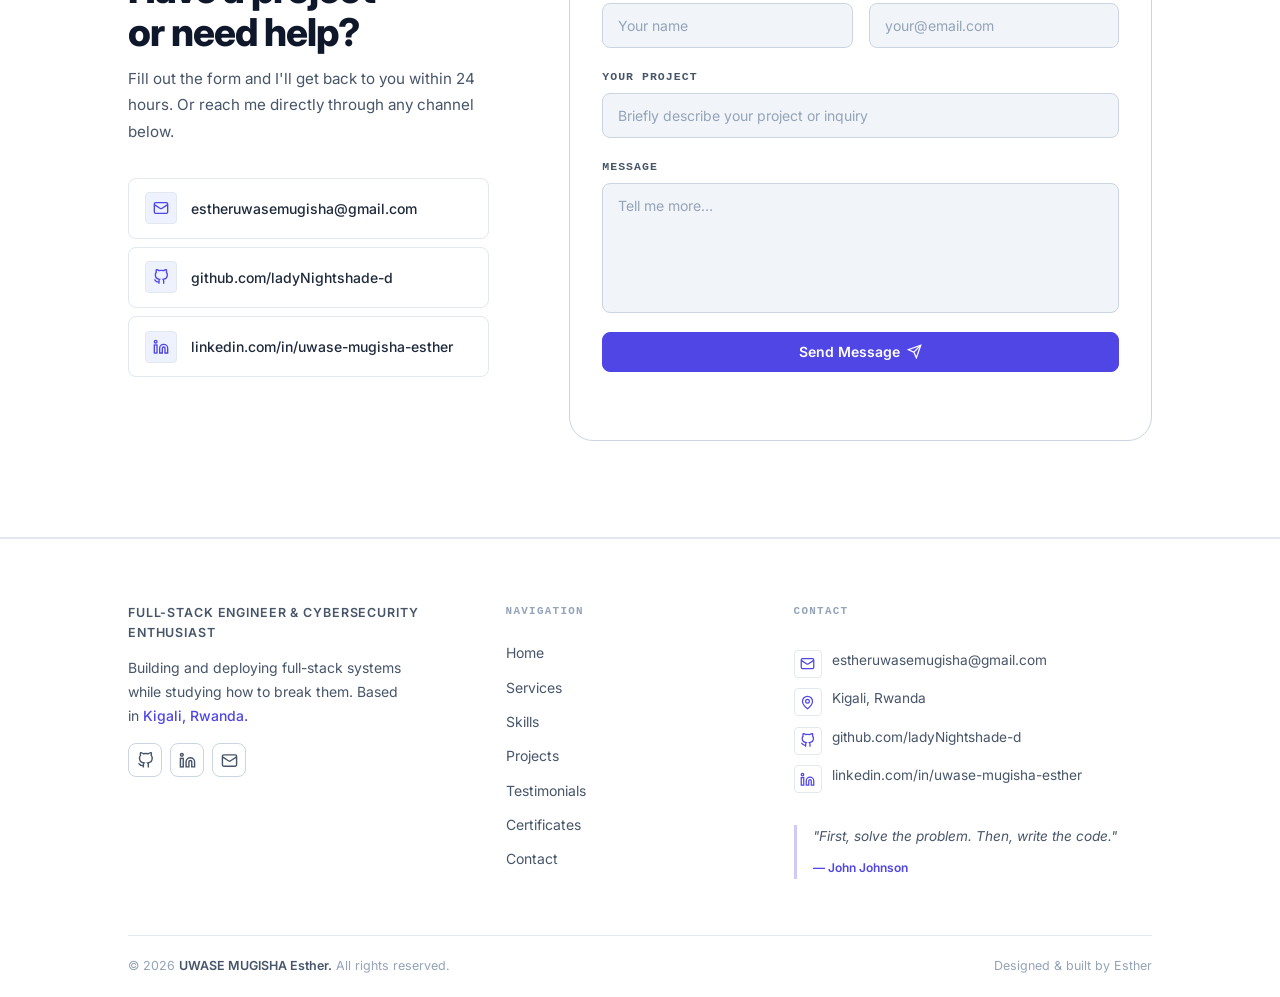
==== commit e96c74b6: "Replace broken AWS icon with self-hosted SVG" ====
--- a/index.html
+++ b/index.html
@@ -565,7 +565,7 @@
               </li>
               <li class="skill-item">
                 <span class="skill-icon-mini">
-                  <img src="https://cdn.jsdelivr.net/gh/devicons/devicon/icons/amazonwebservices/amazonwebservices-original-wordmark.svg" alt="AWS" class="theme-icon-invert" />
+                  <img src="assets/aws.svg" alt="AWS" class="theme-icon-invert" />
                 </span>
                 <span class="skill-name">AWS Basics</span>
               </li>
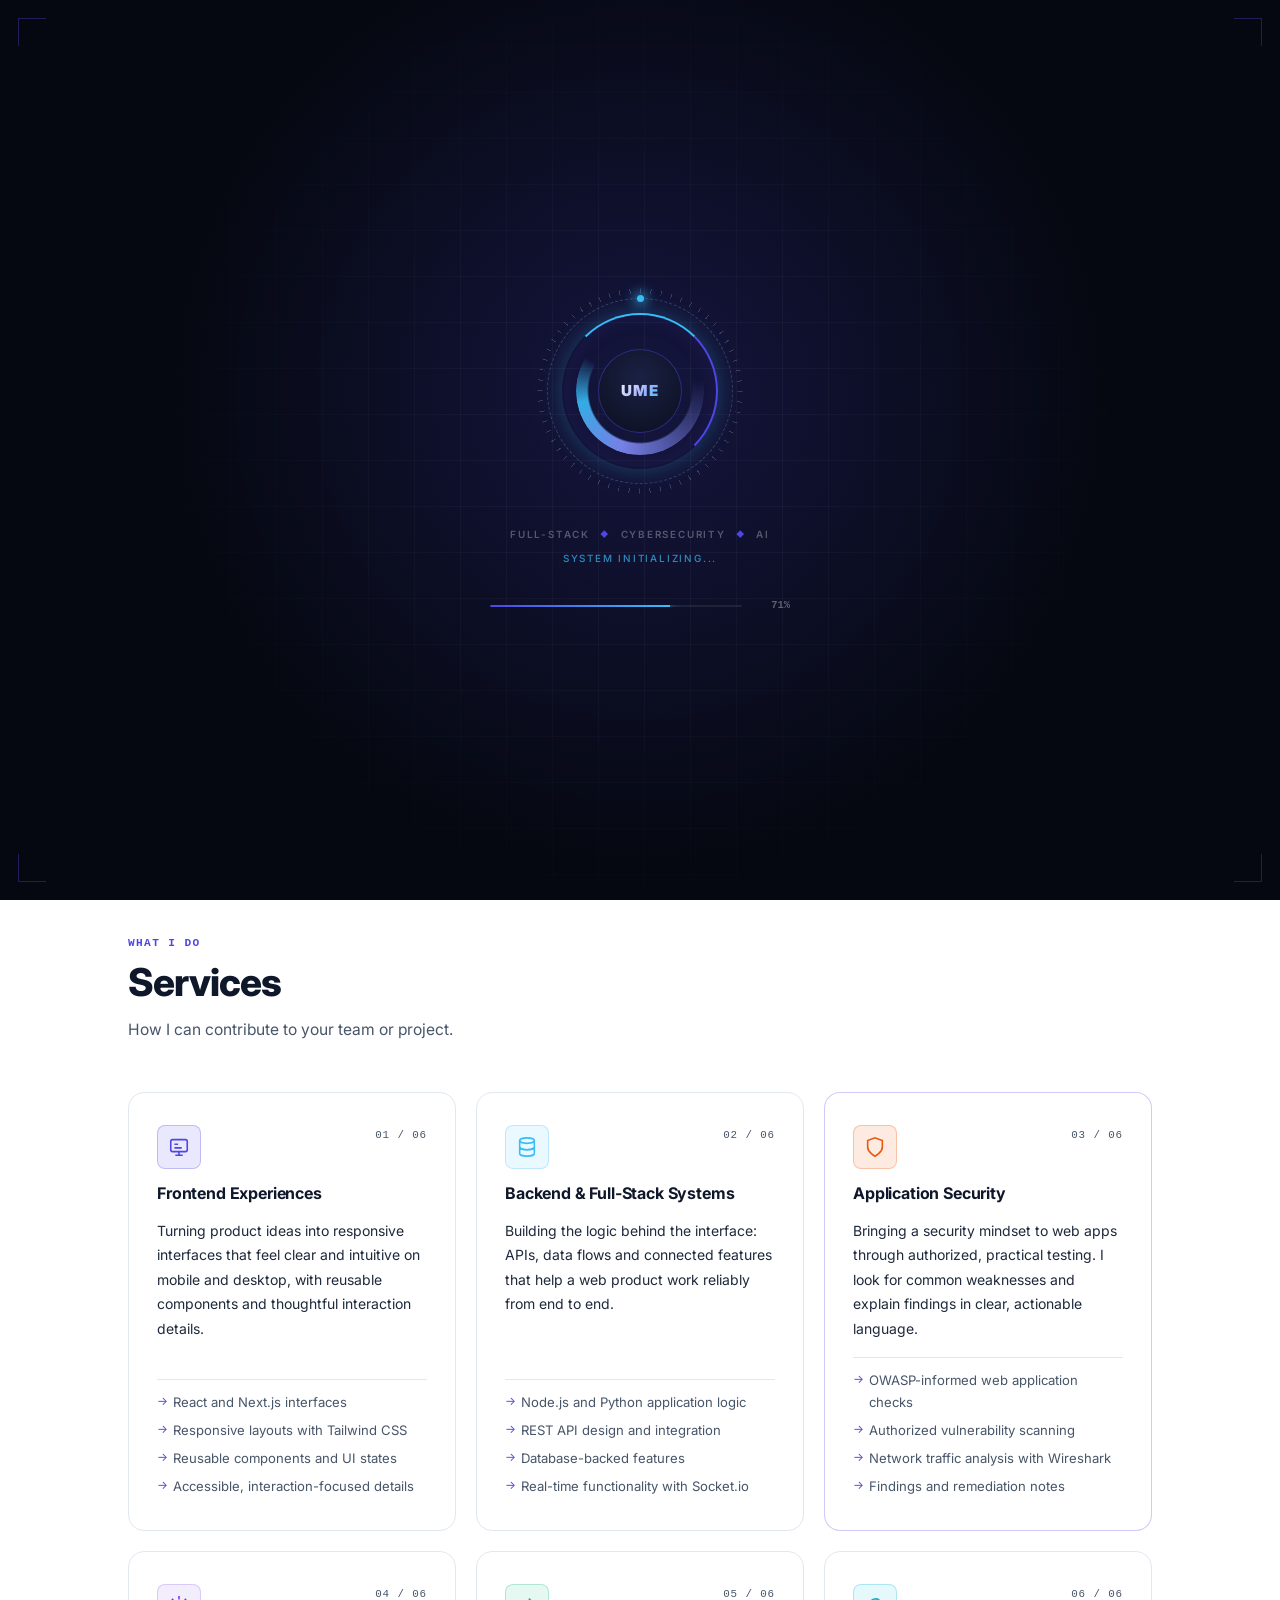
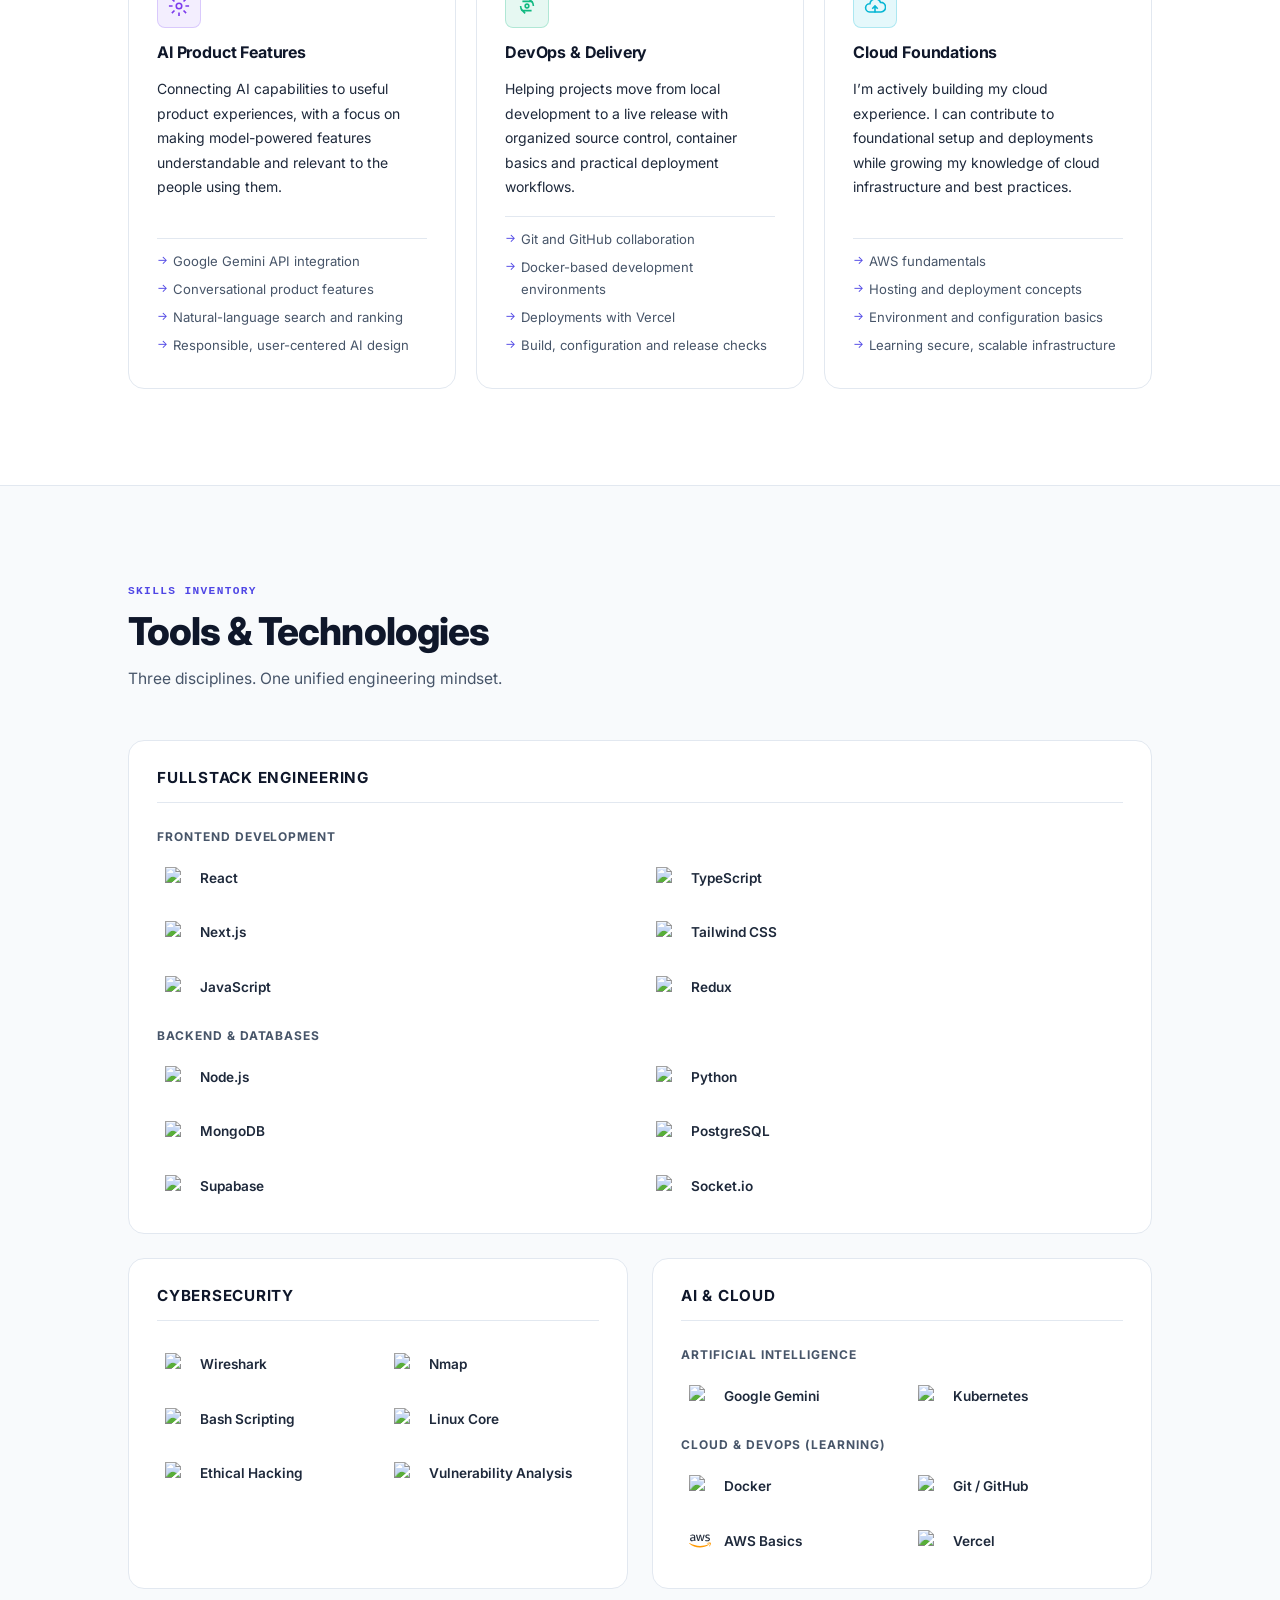
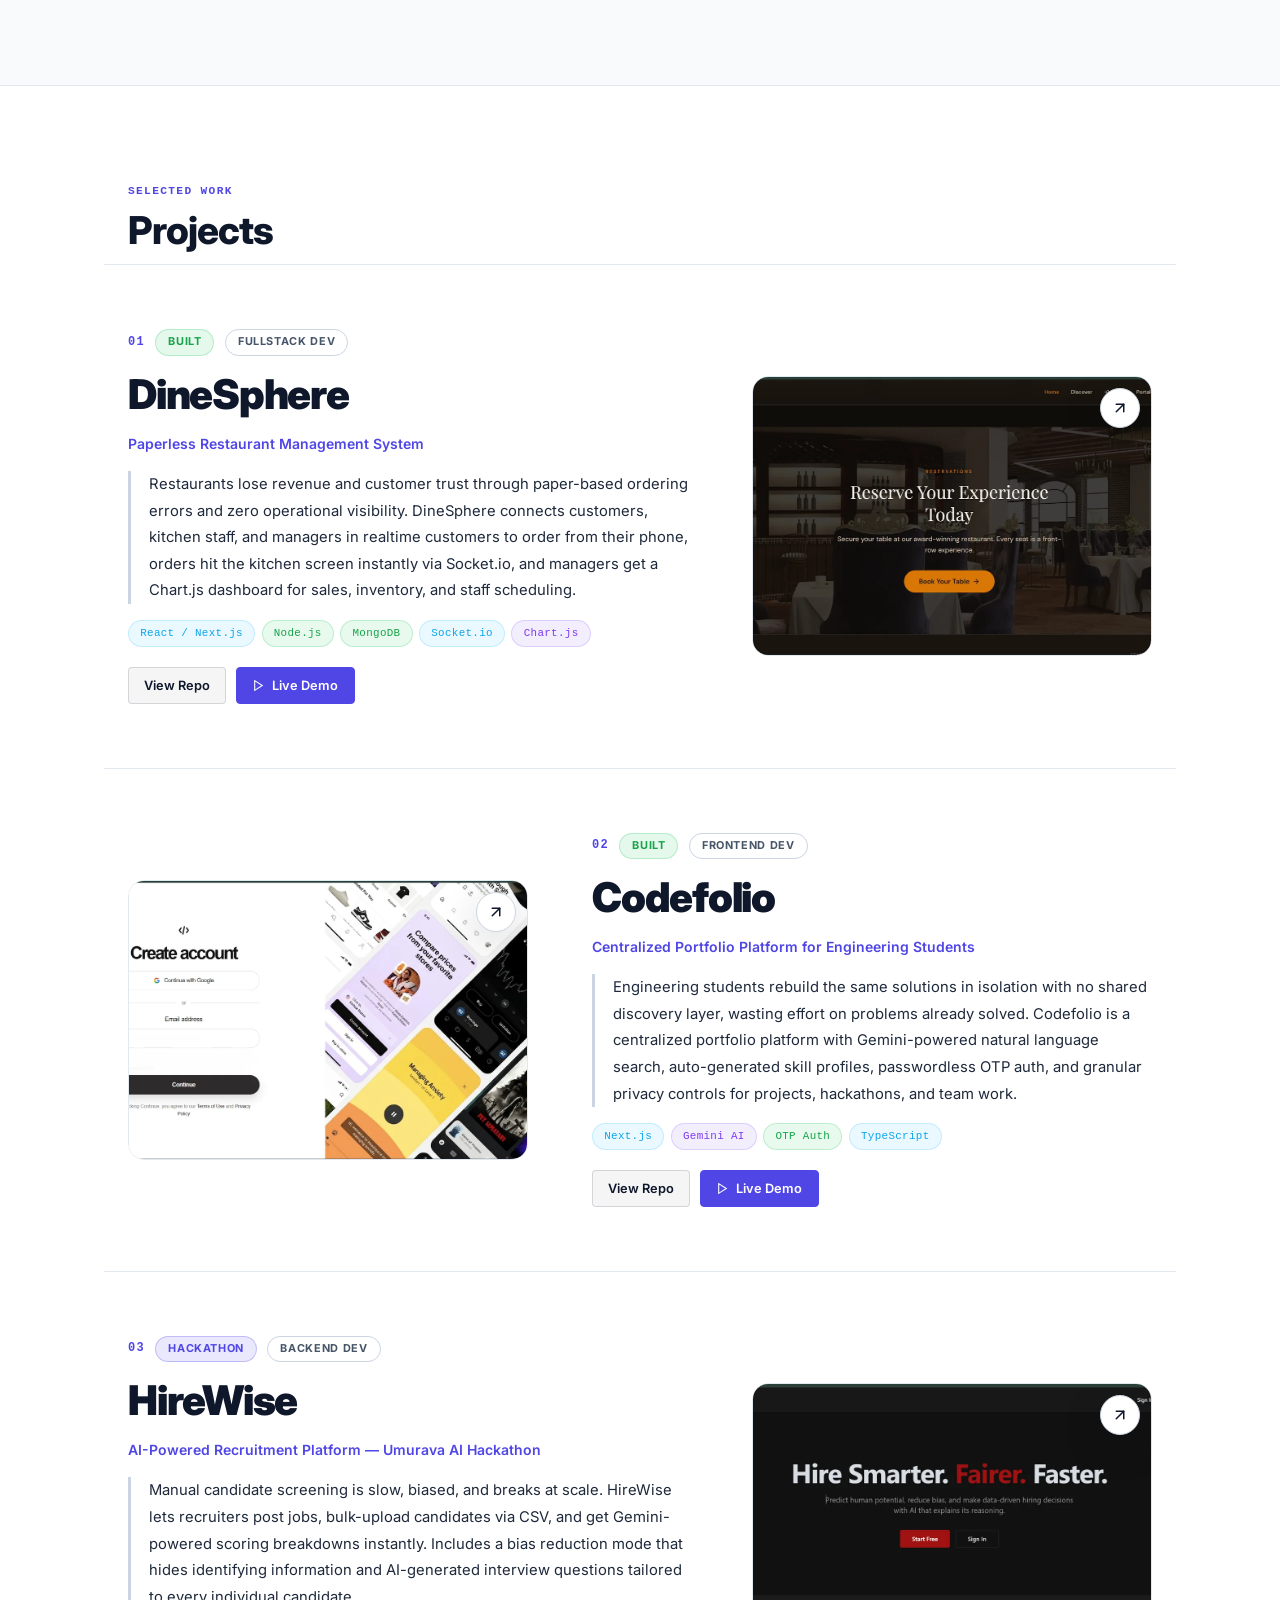
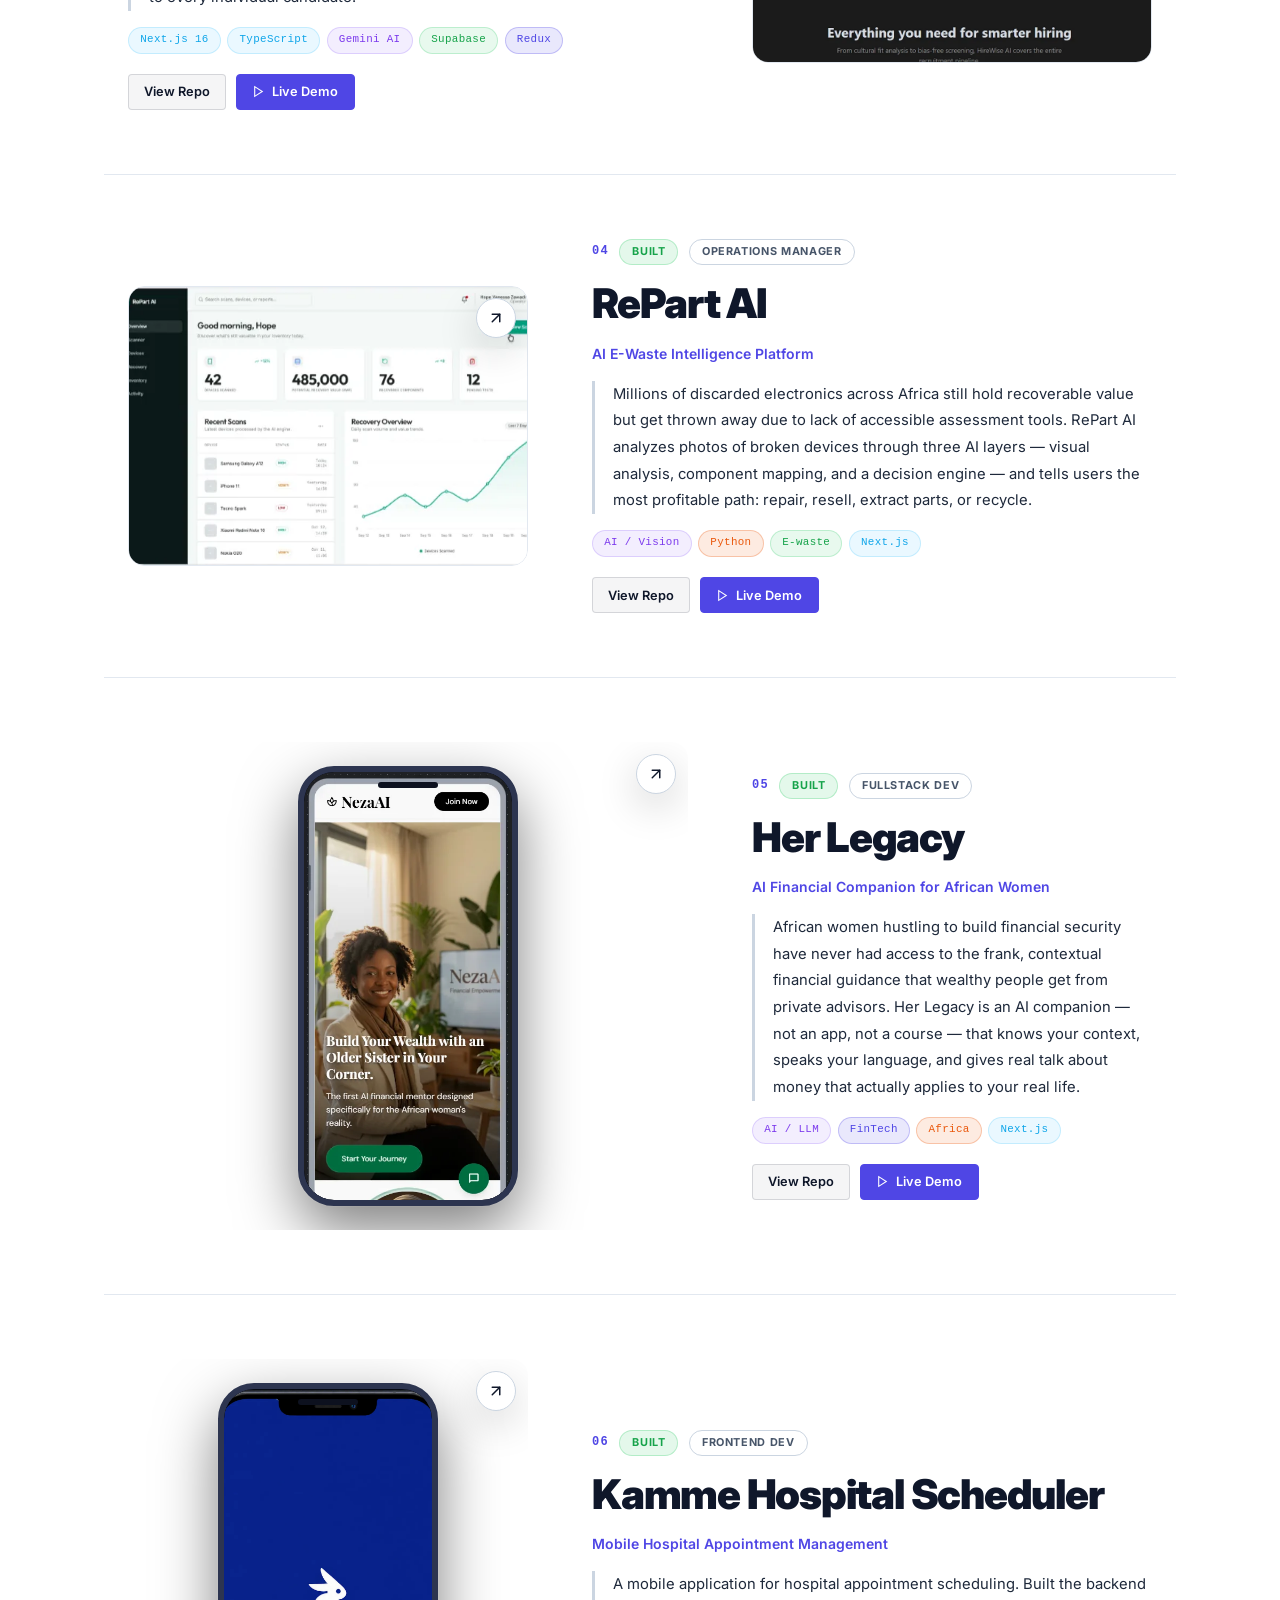
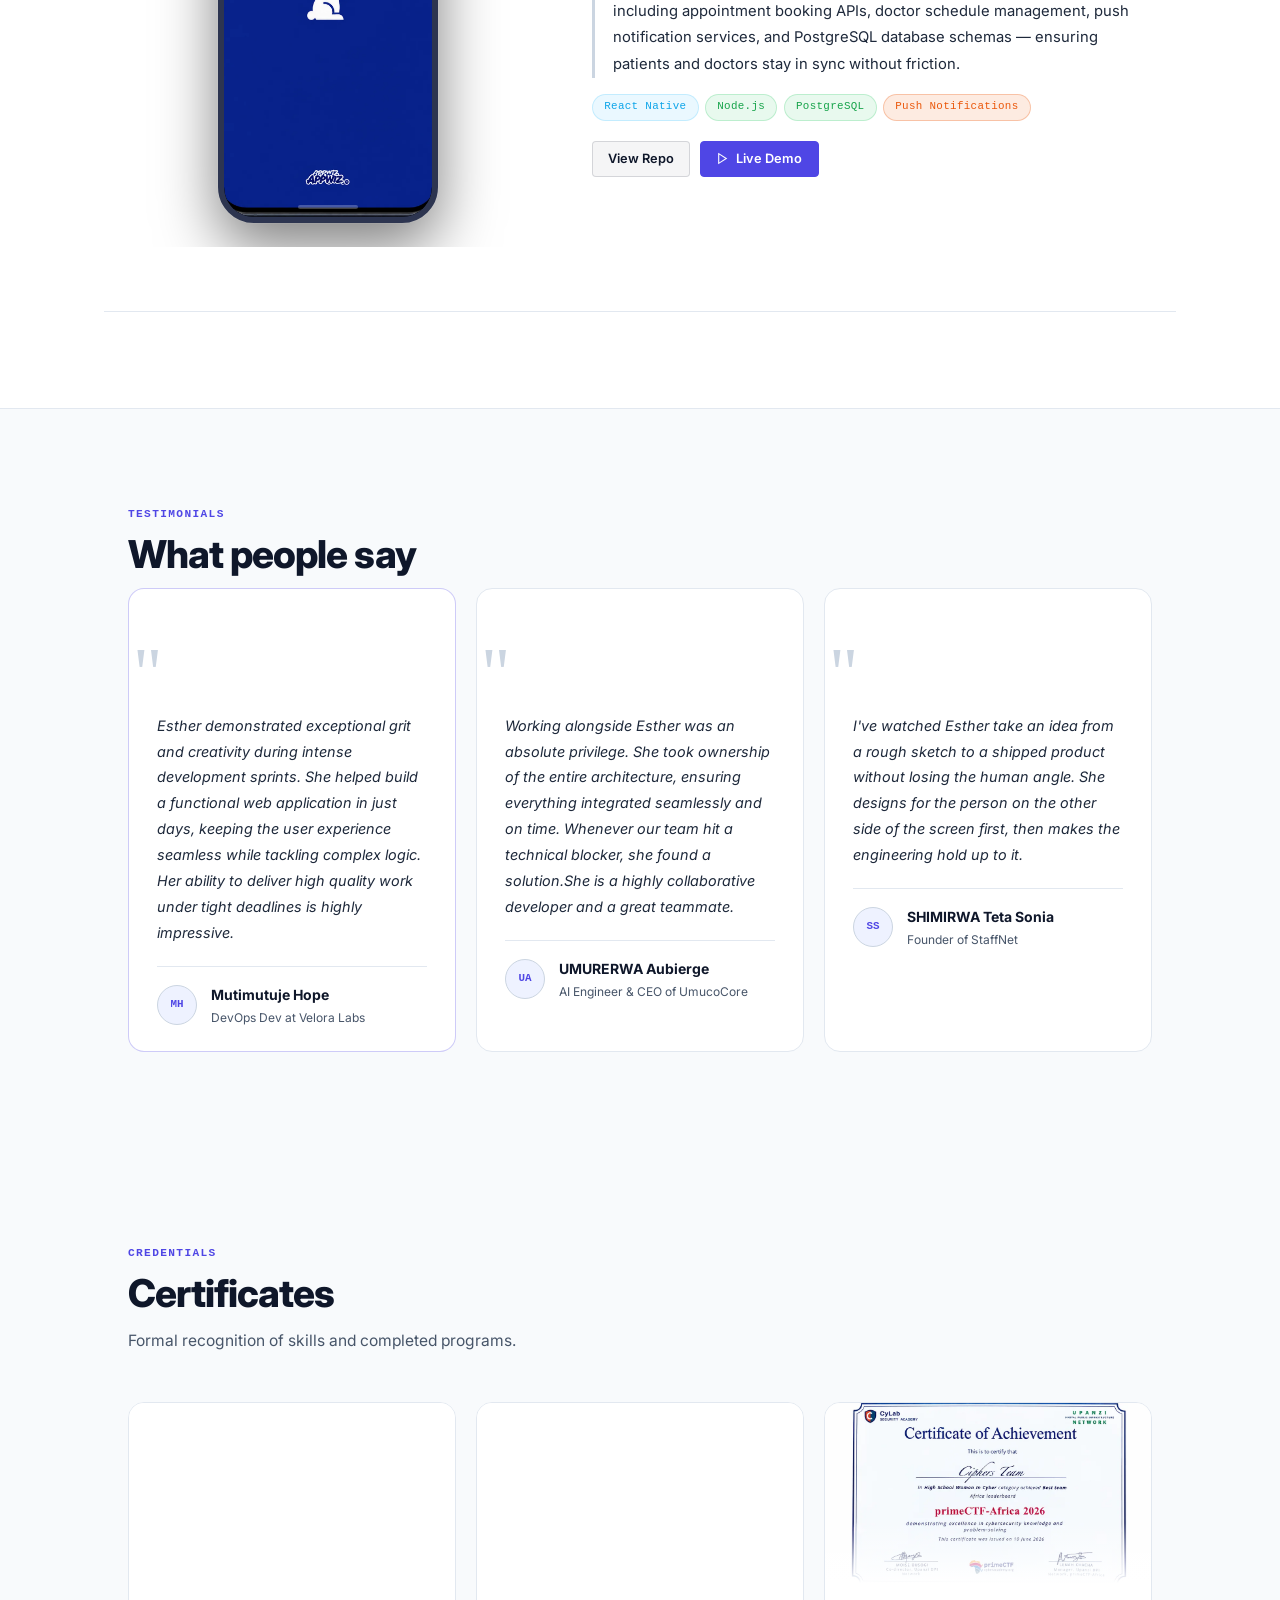
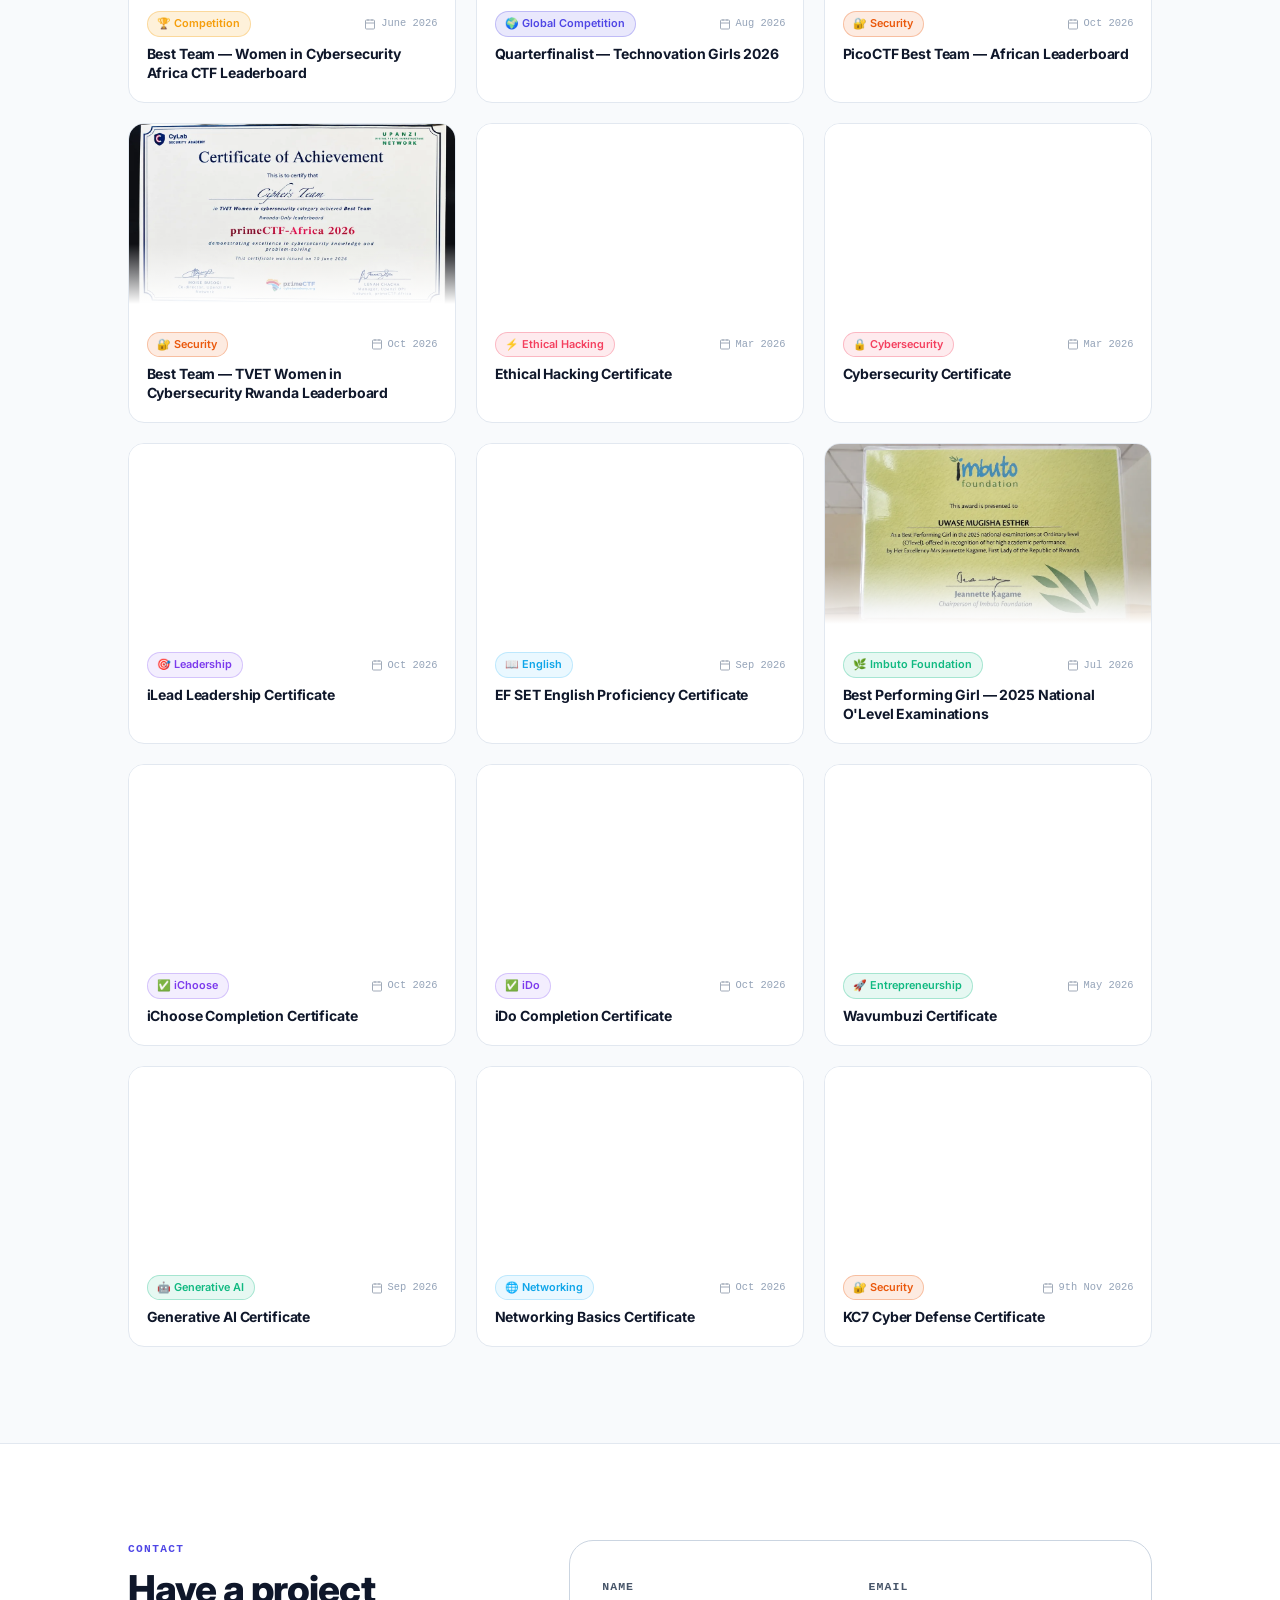
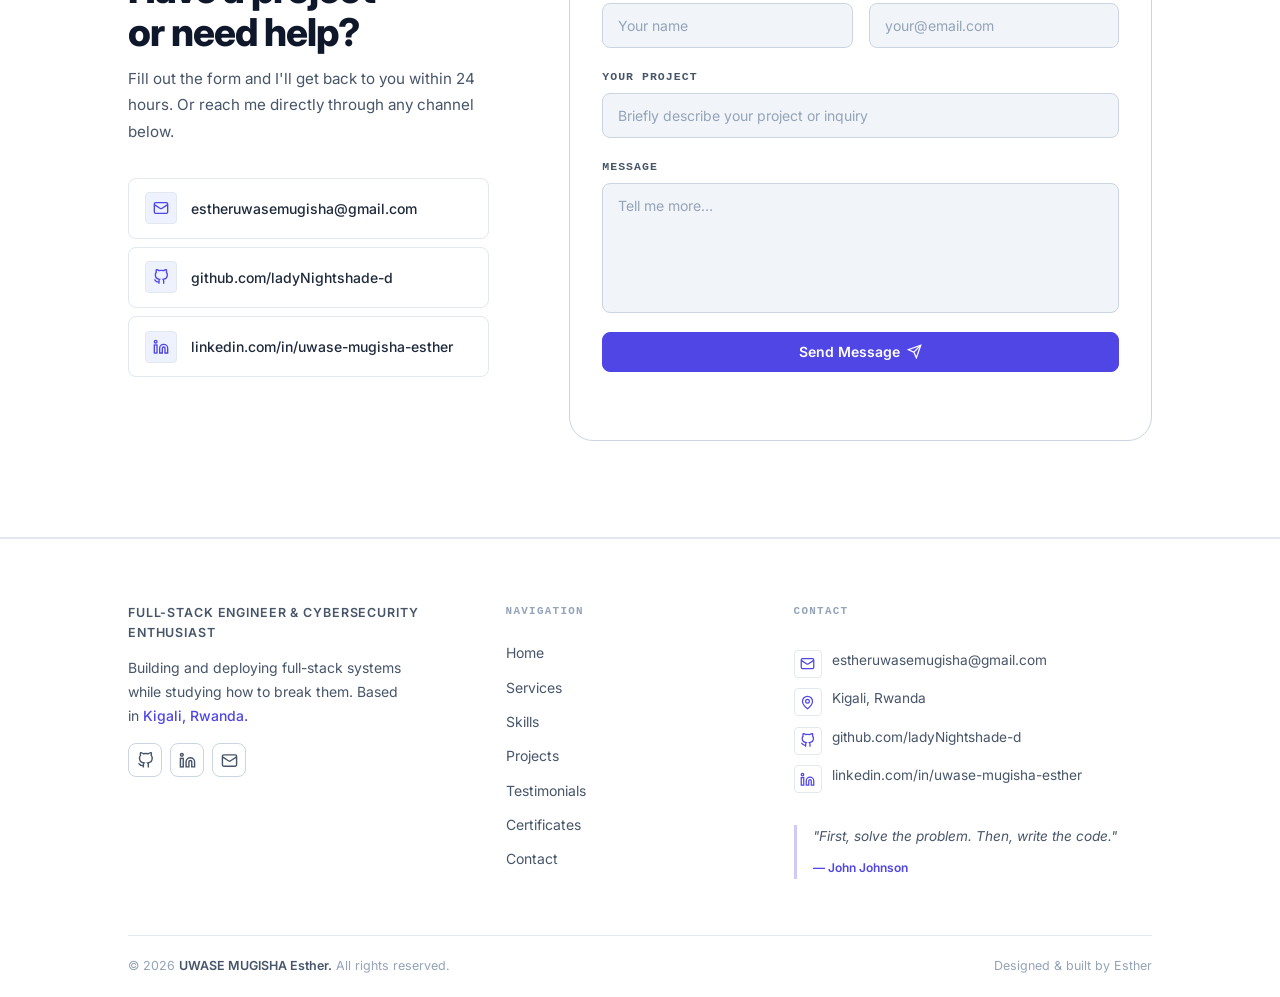
==== commit 6d21c757: "Point resume button at hosted PDF" ====
--- a/index.html
+++ b/index.html
@@ -135,14 +135,15 @@
                 pushing me deeper into both development and security.
               </p>
               <div class="hero-actions">
-                <a href="assets/resume.pdf" class="btn btn-primary" download>
+                <a href="https://drive.google.com/file/d/16fKN5pfFA1epUAsOljQyPT2mUxSwhQFz/view?usp=sharing"
+                   class="btn btn-primary" target="_blank" rel="noopener noreferrer">
                   <svg width="15" height="15" viewBox="0 0 24 24" fill="none"
                        stroke="currentColor" stroke-width="2" aria-hidden="true">
                     <path d="M21 15v4a2 2 0 0 1-2 2H5a2 2 0 0 1-2-2v-4"/>
                     <polyline points="7 10 12 15 17 10"/>
                     <line x1="12" y1="15" x2="12" y2="3"/>
                   </svg>
-                  Download Resume
+                  View Resume
                 </a>
                 <a href="https://github.com/ladyNightshade-d" class="btn btn-ghost"
                    target="_blank" rel="noopener noreferrer">
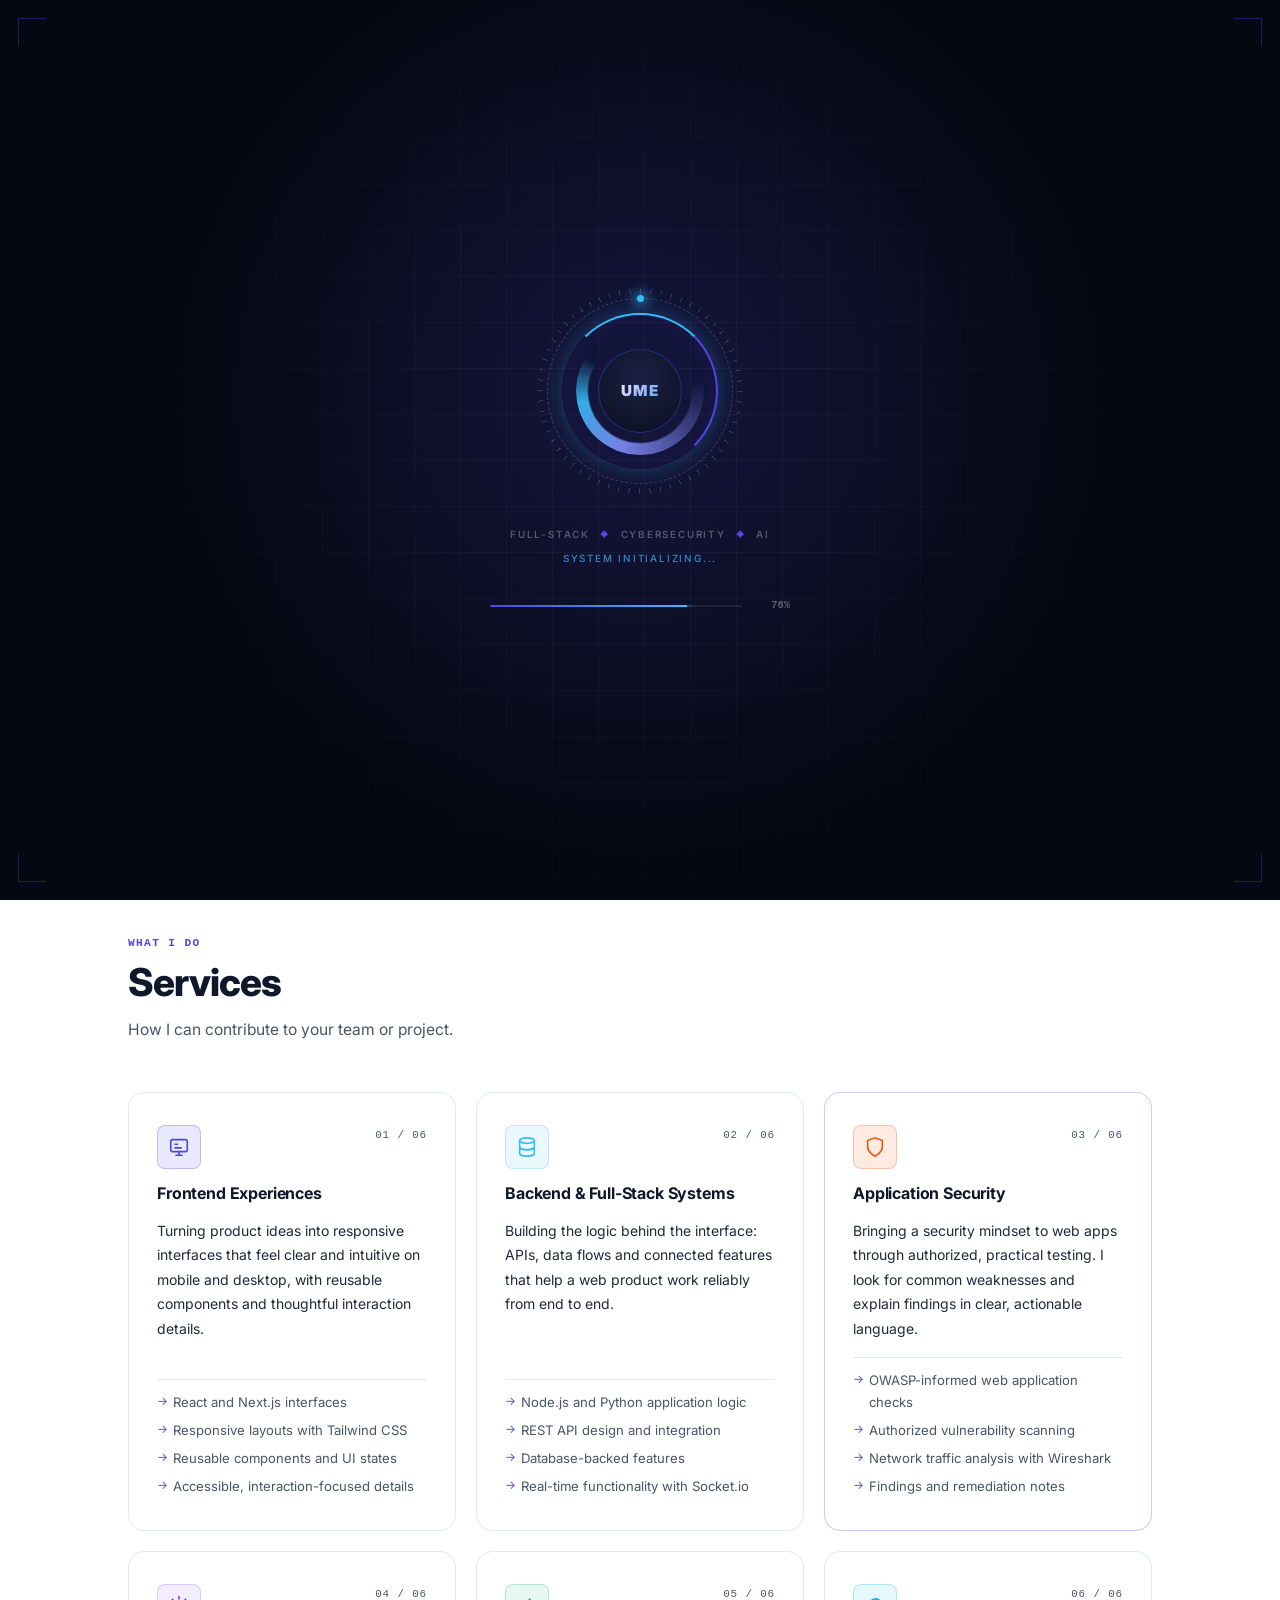
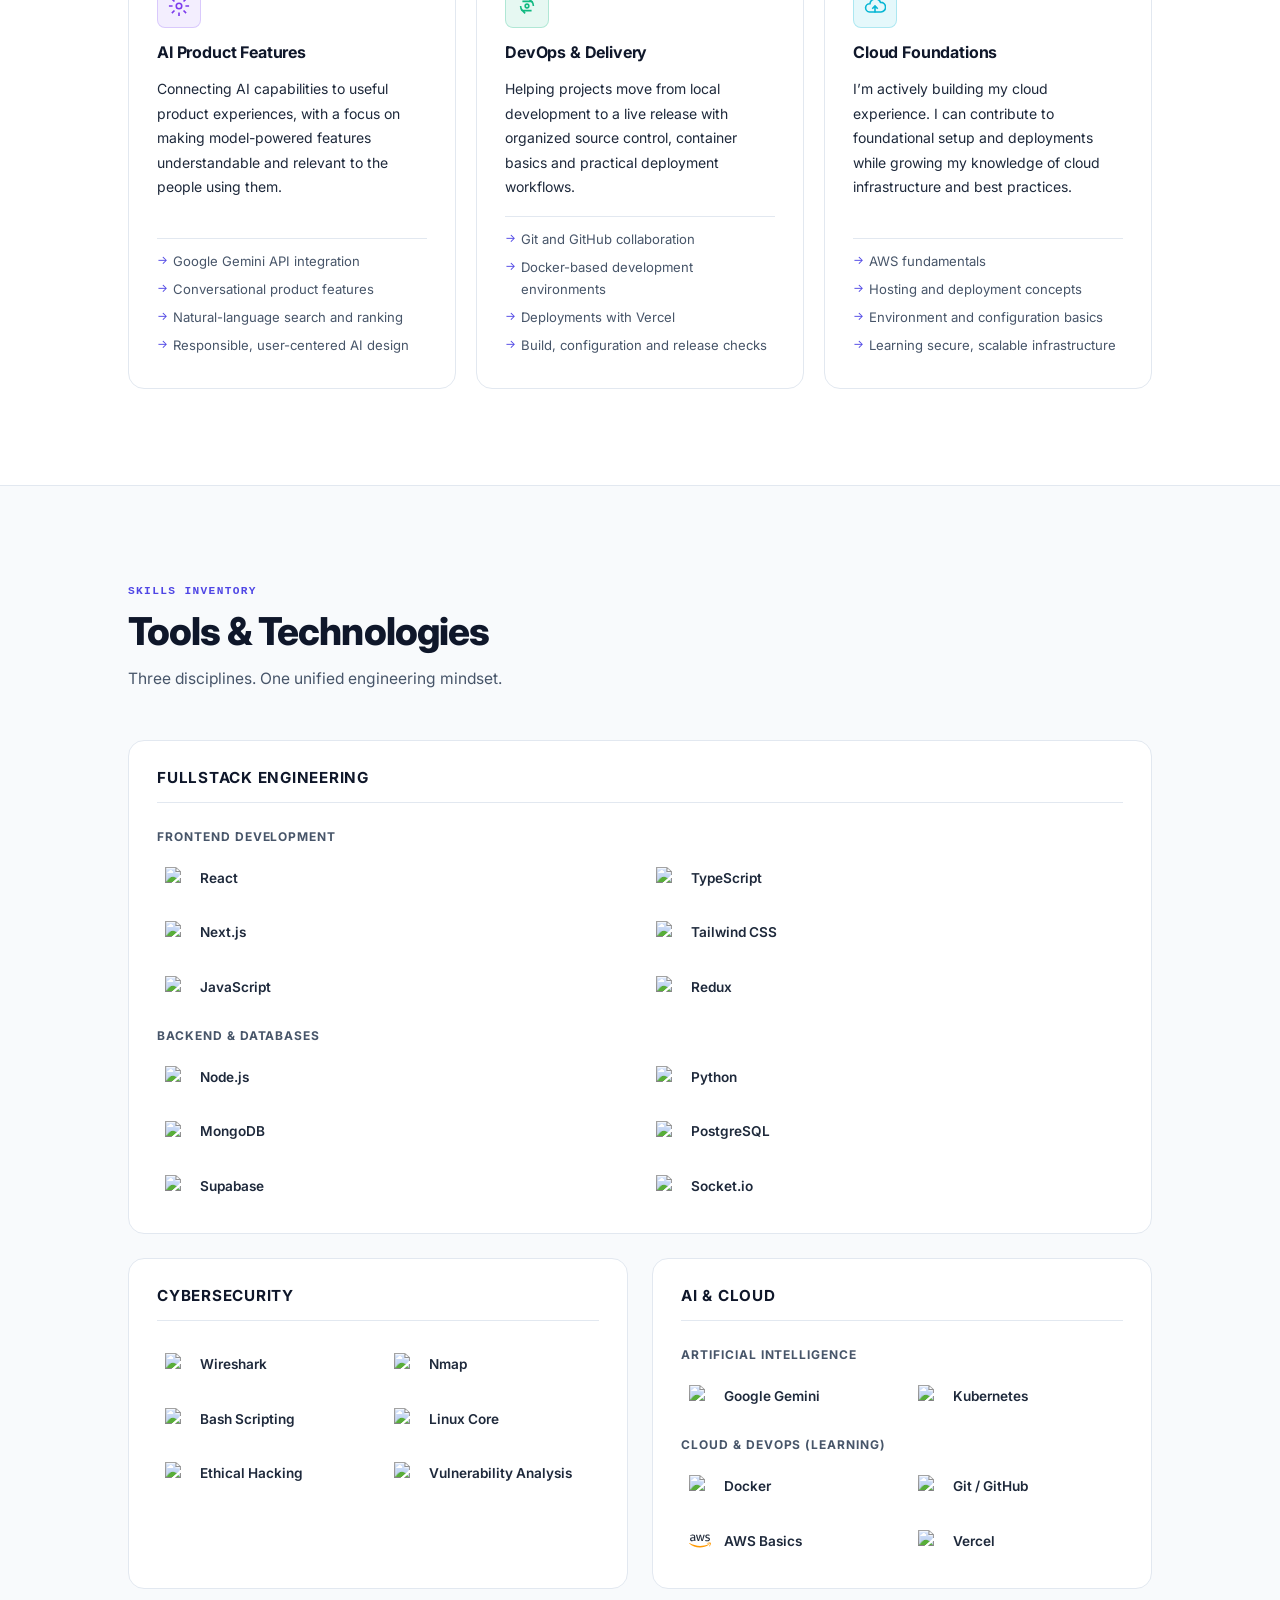
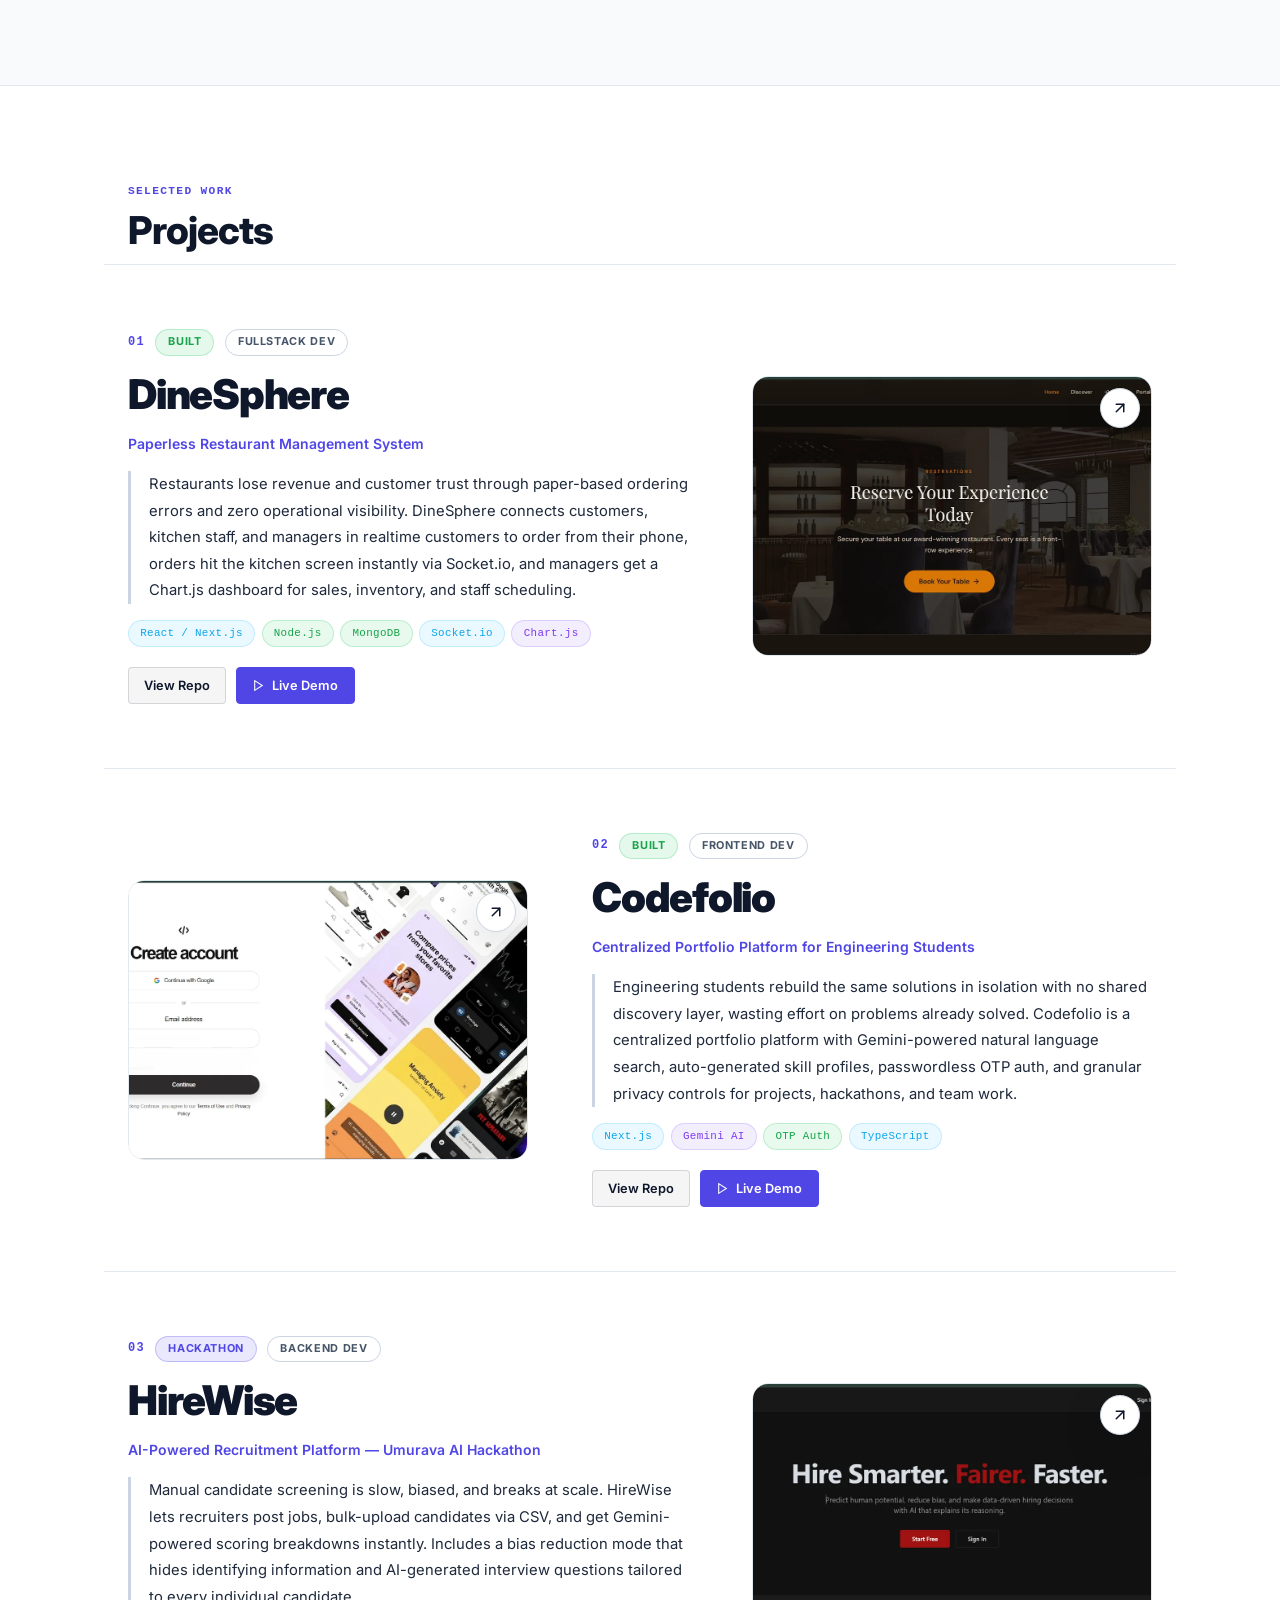
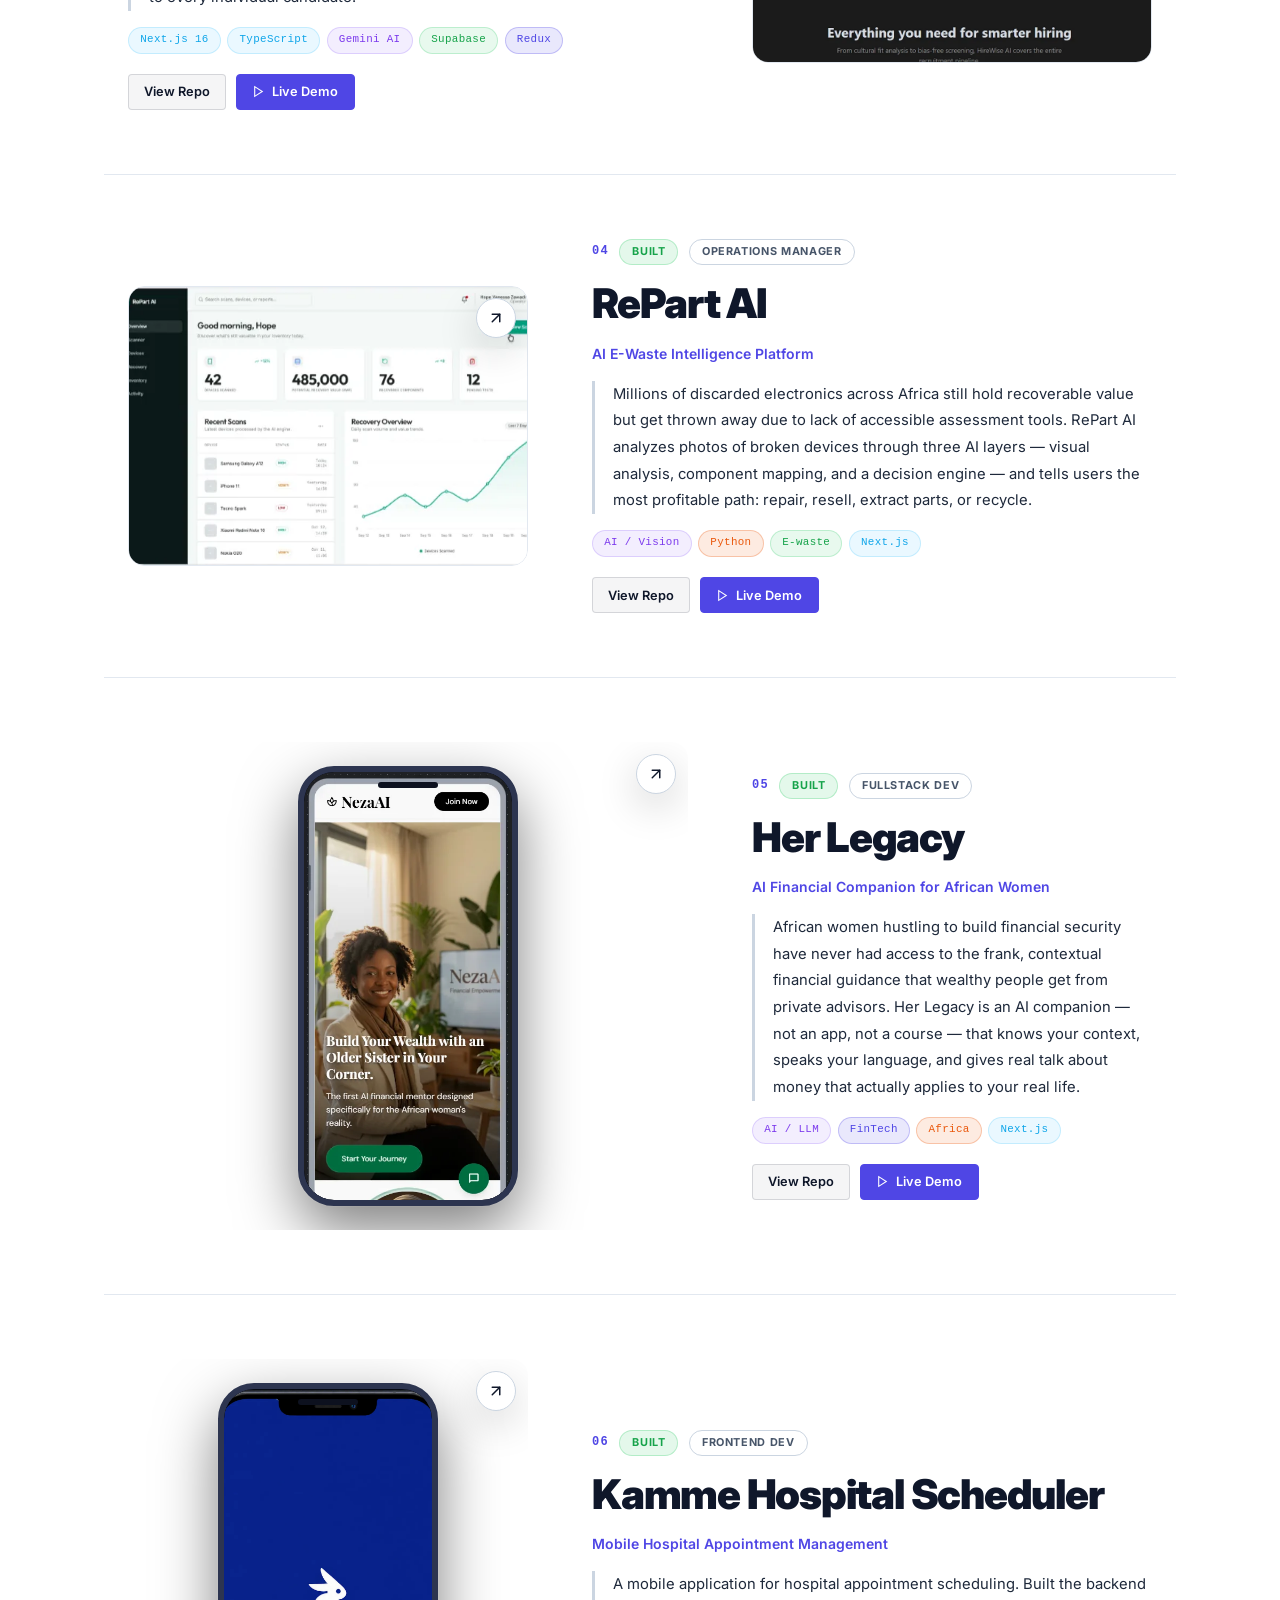
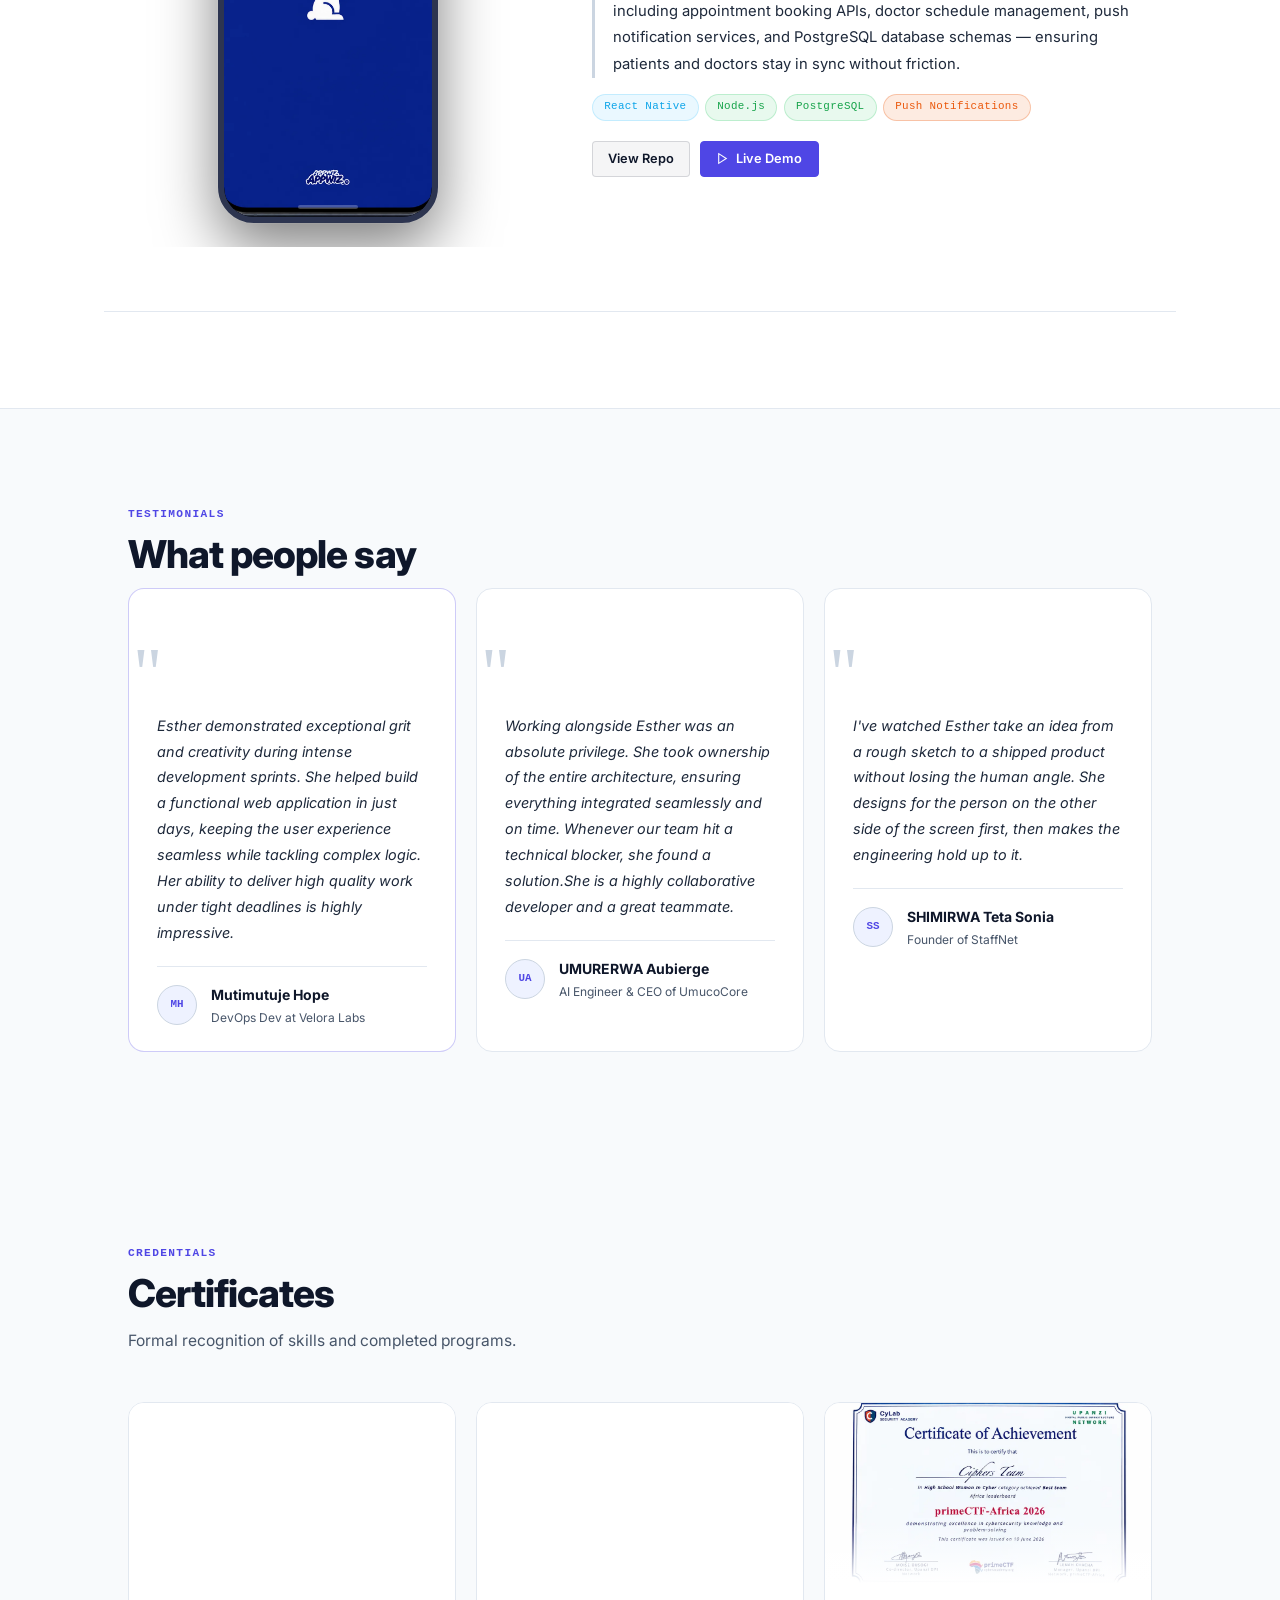
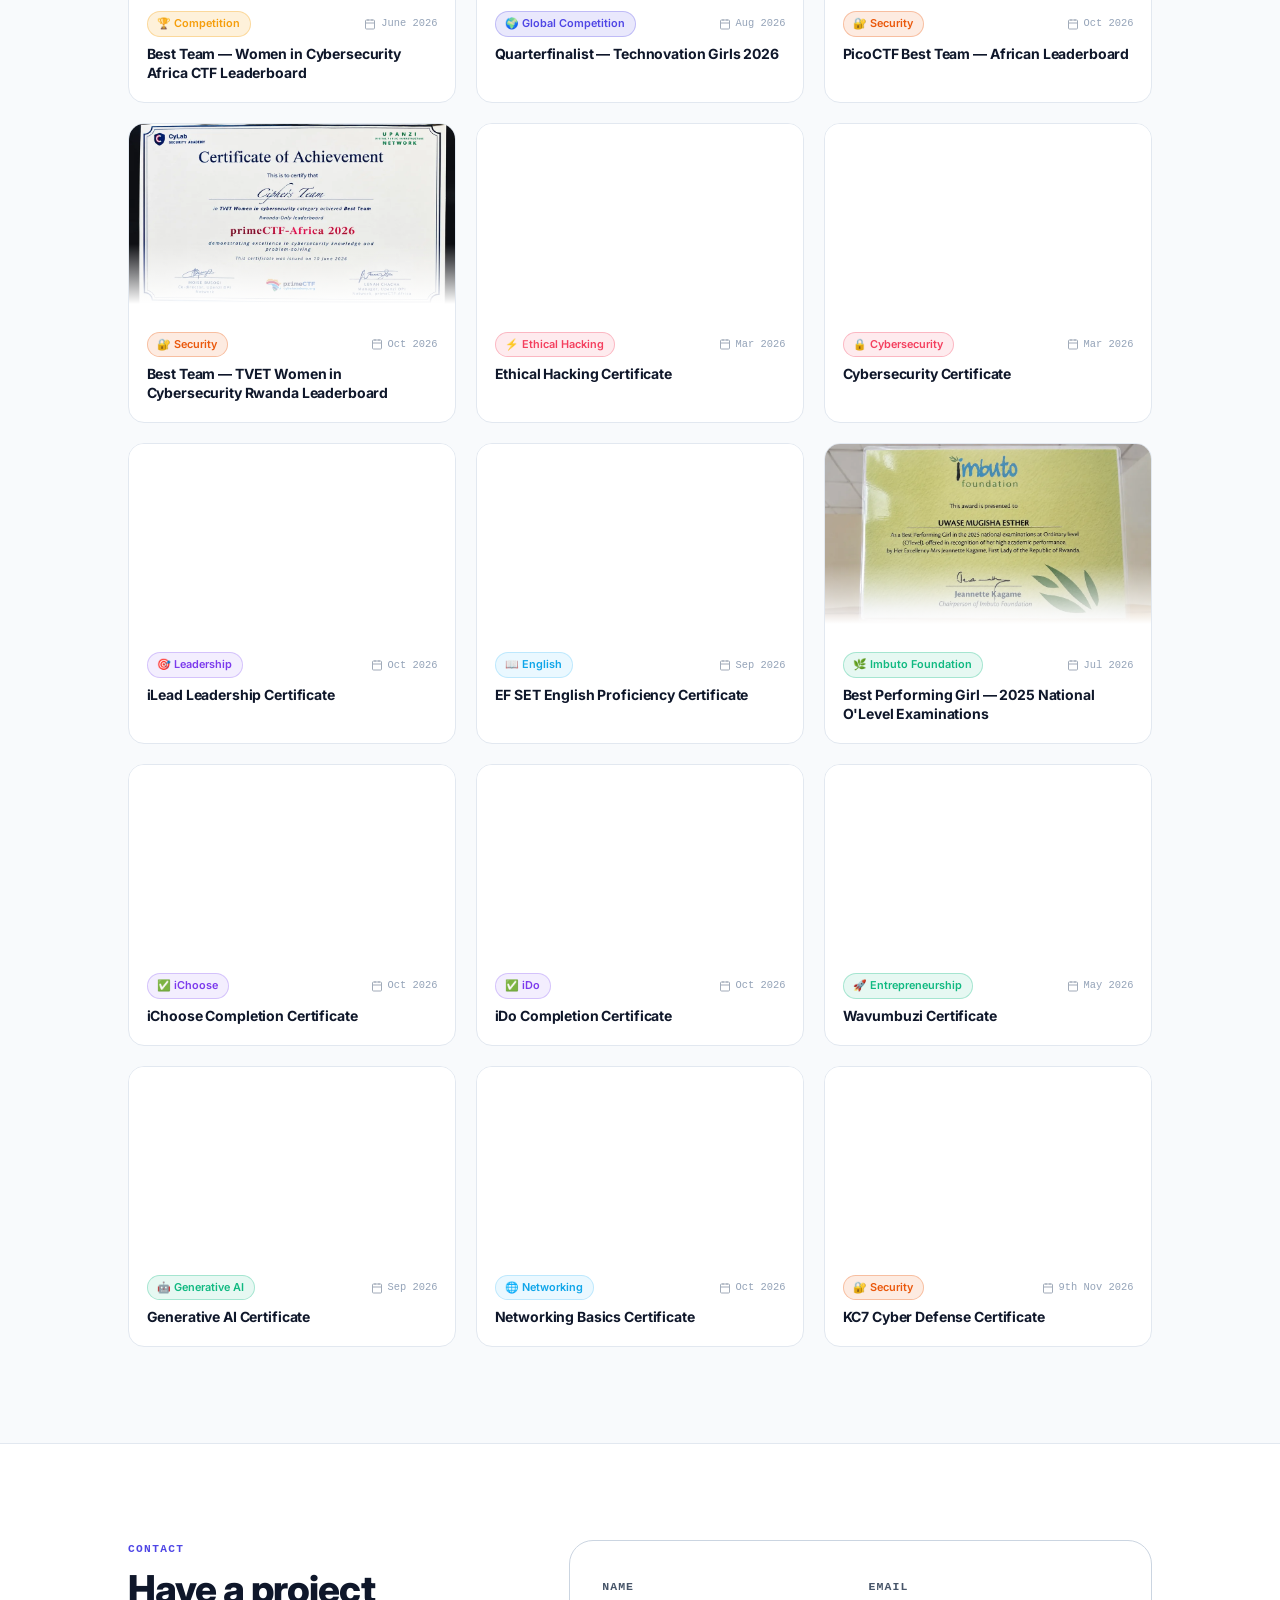
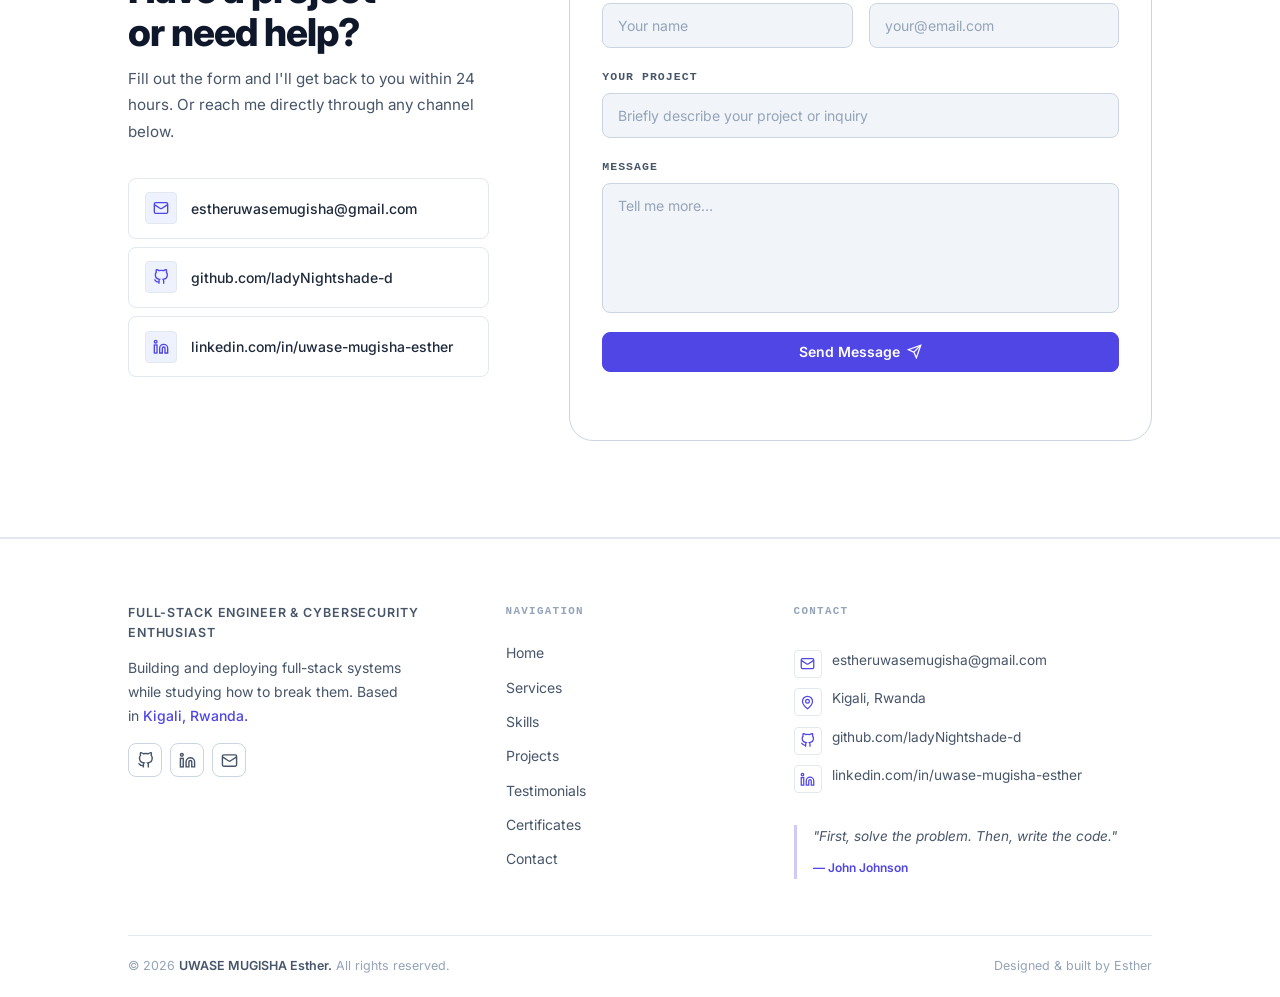
==== commit dd67b2af: "Swap resume button icon to match view action" ====
--- a/index.html
+++ b/index.html
@@ -139,9 +139,8 @@
                    class="btn btn-primary" target="_blank" rel="noopener noreferrer">
                   <svg width="15" height="15" viewBox="0 0 24 24" fill="none"
                        stroke="currentColor" stroke-width="2" aria-hidden="true">
-                    <path d="M21 15v4a2 2 0 0 1-2 2H5a2 2 0 0 1-2-2v-4"/>
-                    <polyline points="7 10 12 15 17 10"/>
-                    <line x1="12" y1="15" x2="12" y2="3"/>
+                    <path d="M1 12s4-7 11-7 11 7 11 7-4 7-11 7-11-7-11-7z"/>
+                    <circle cx="12" cy="12" r="3"/>
                   </svg>
                   View Resume
                 </a>
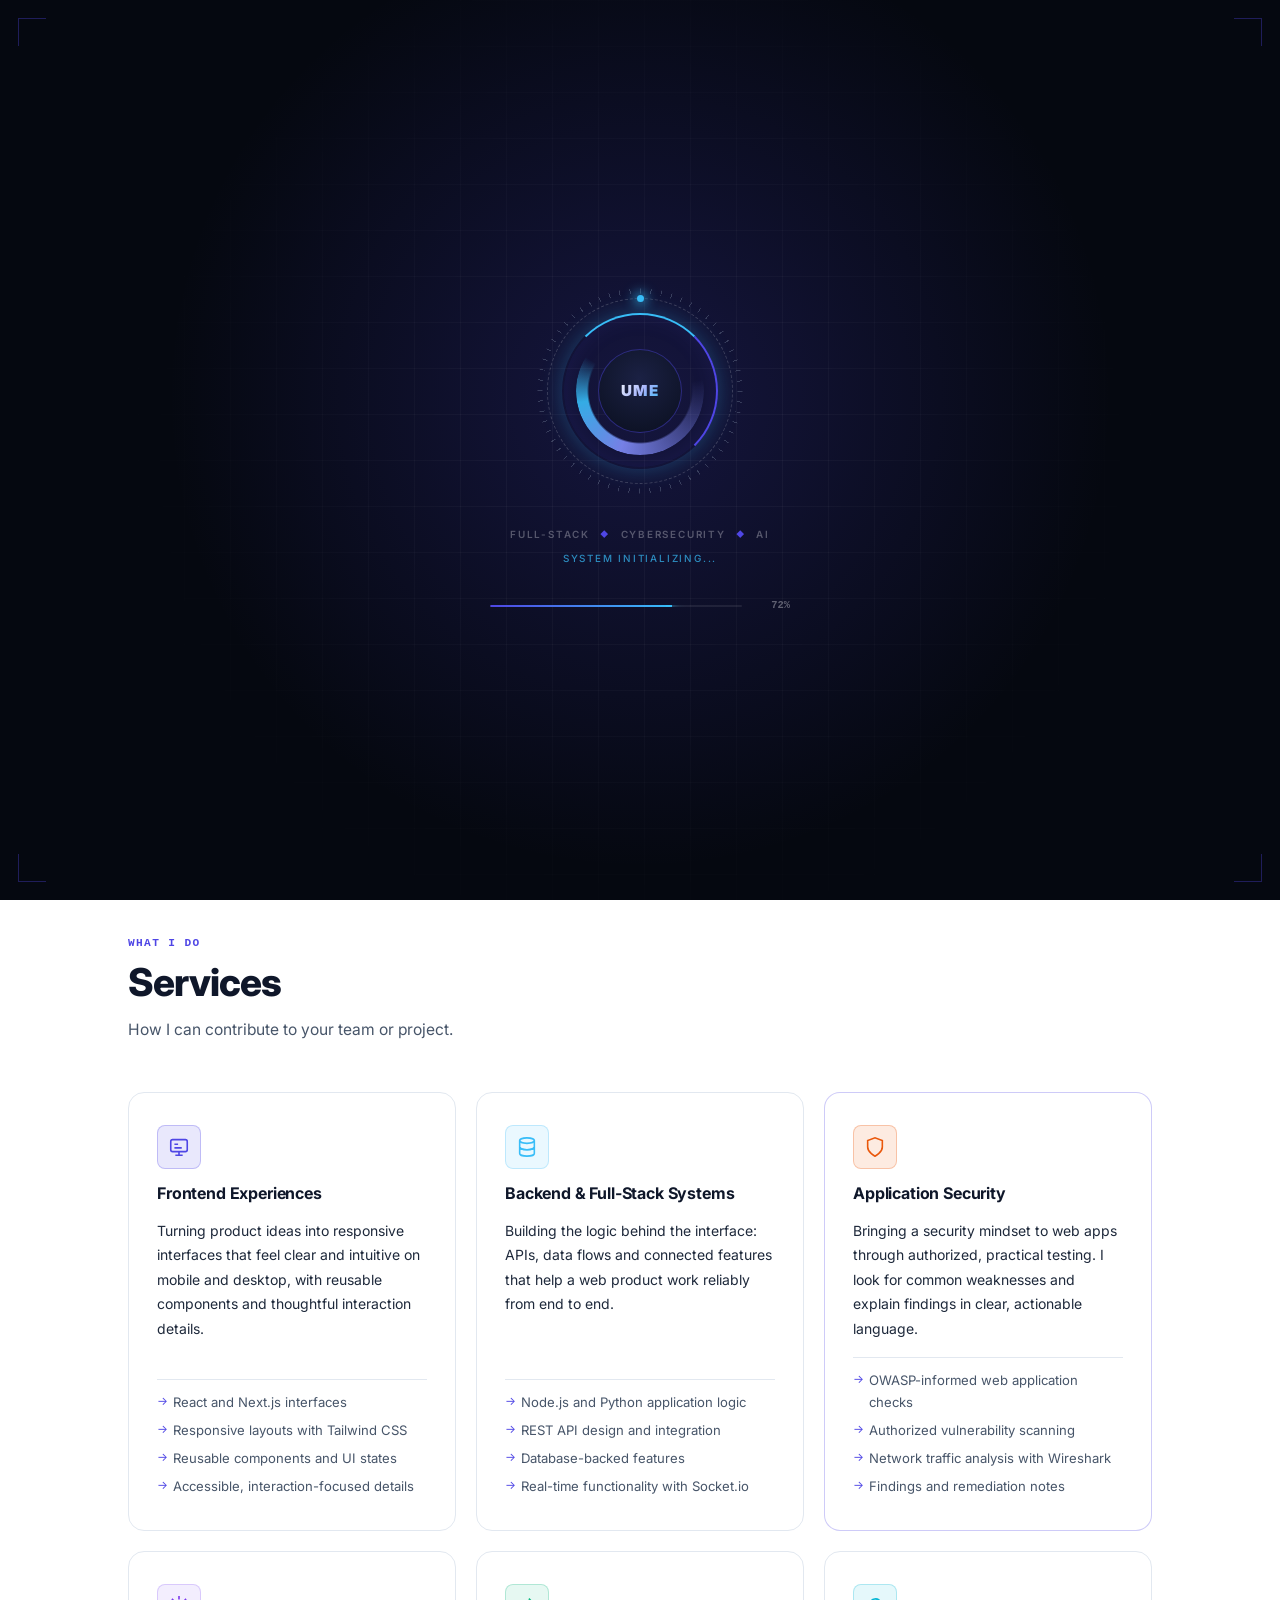
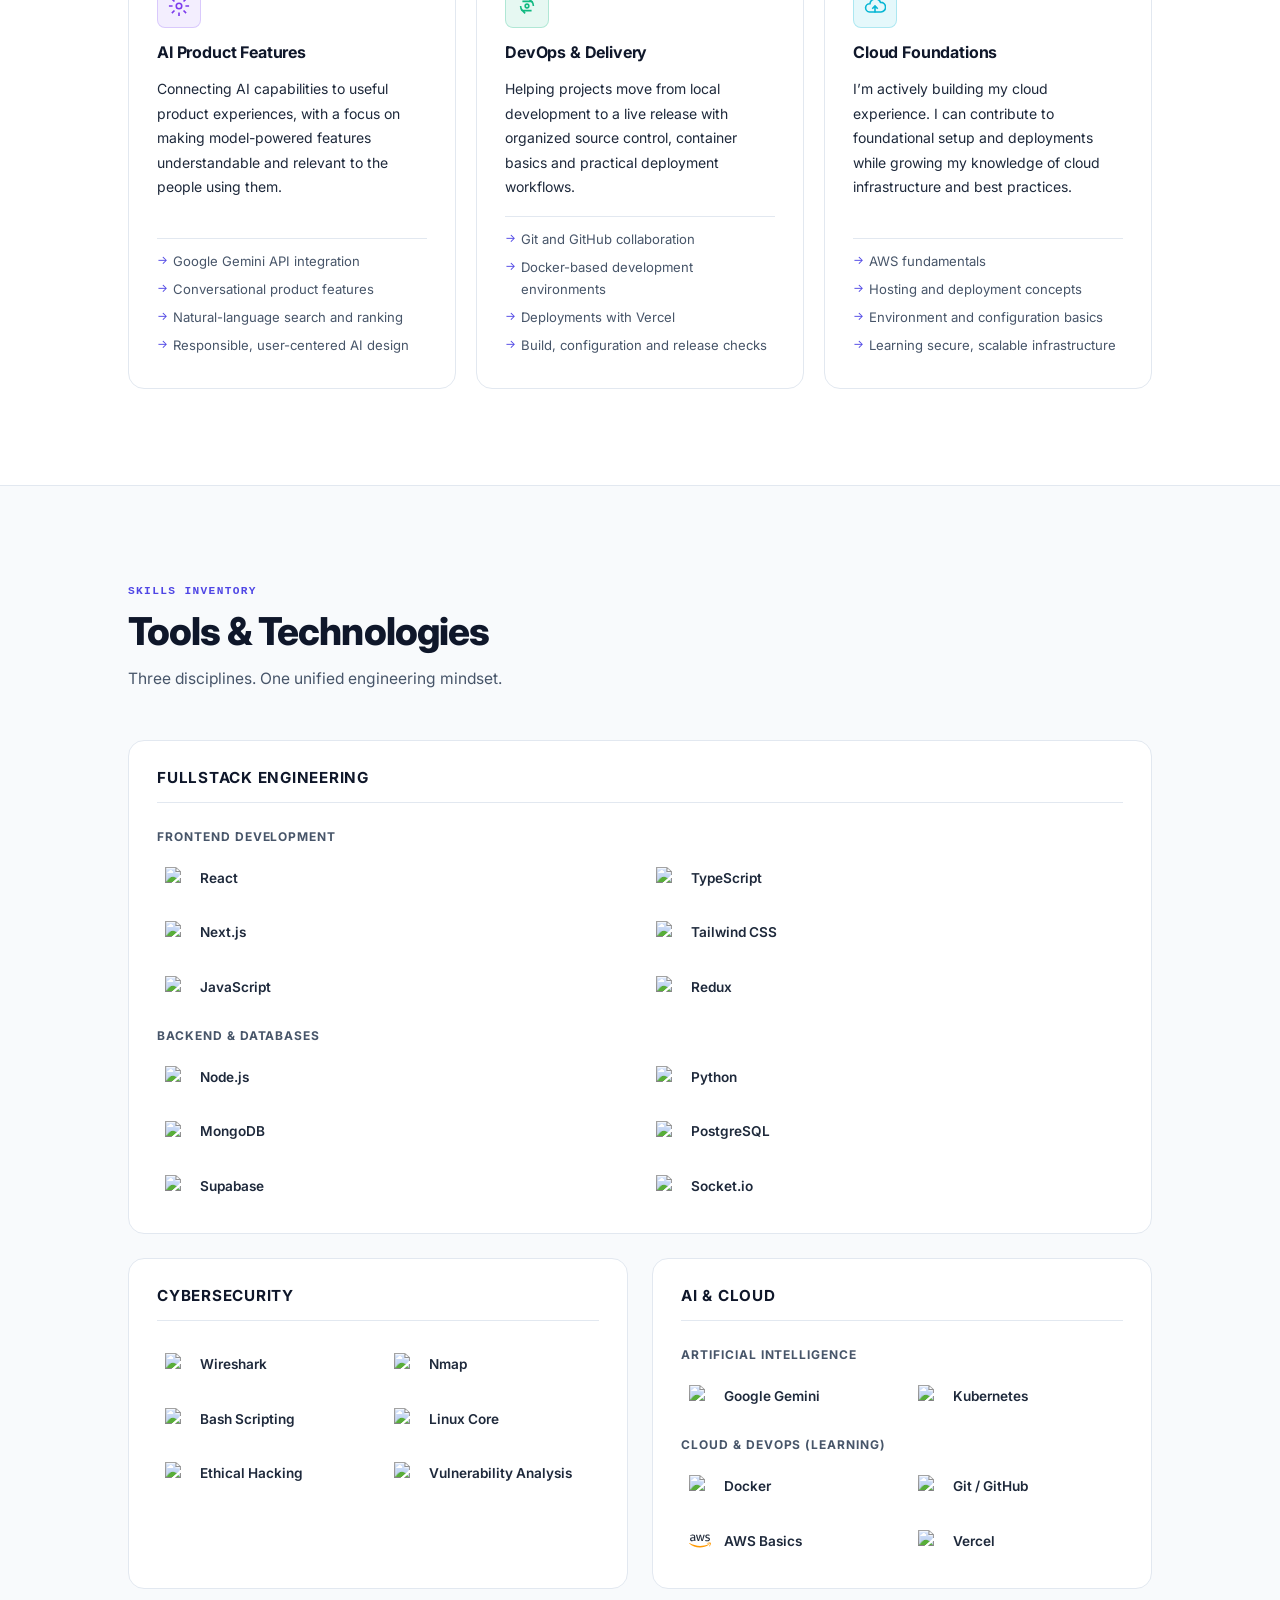
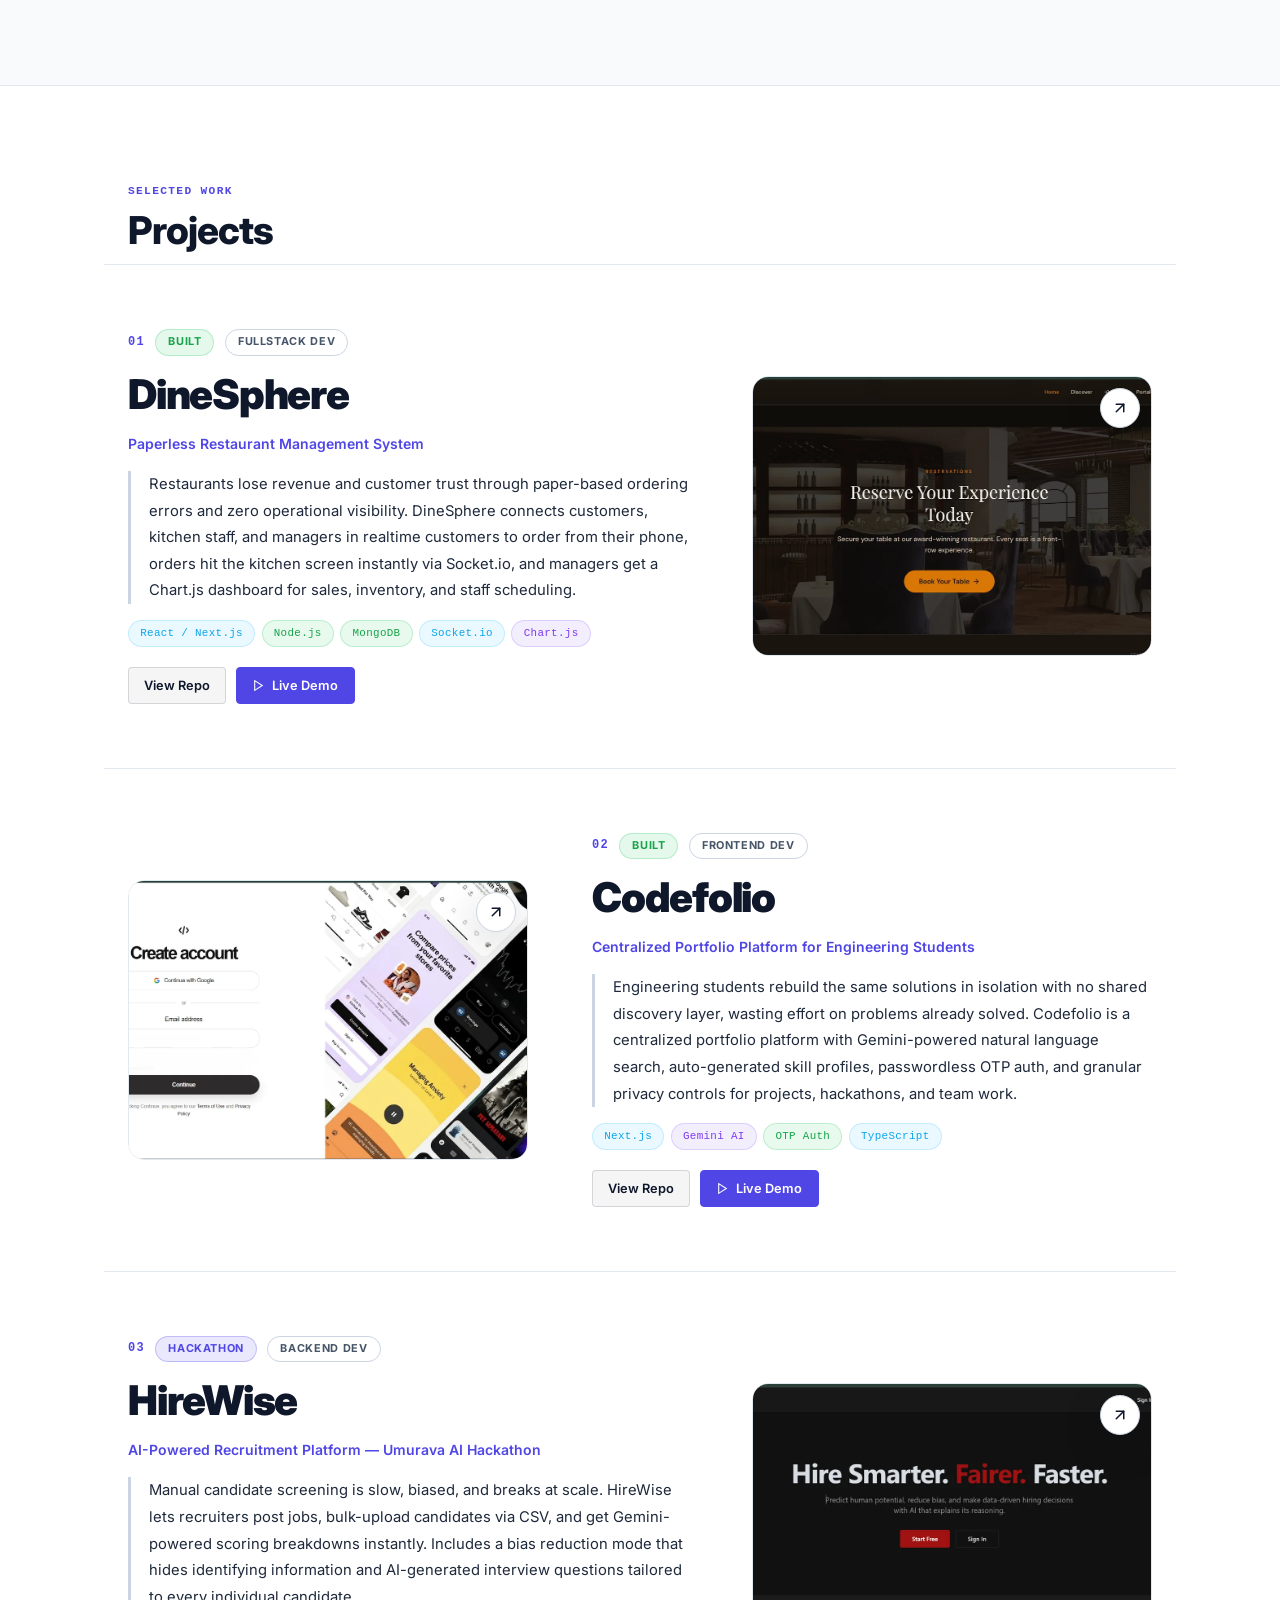
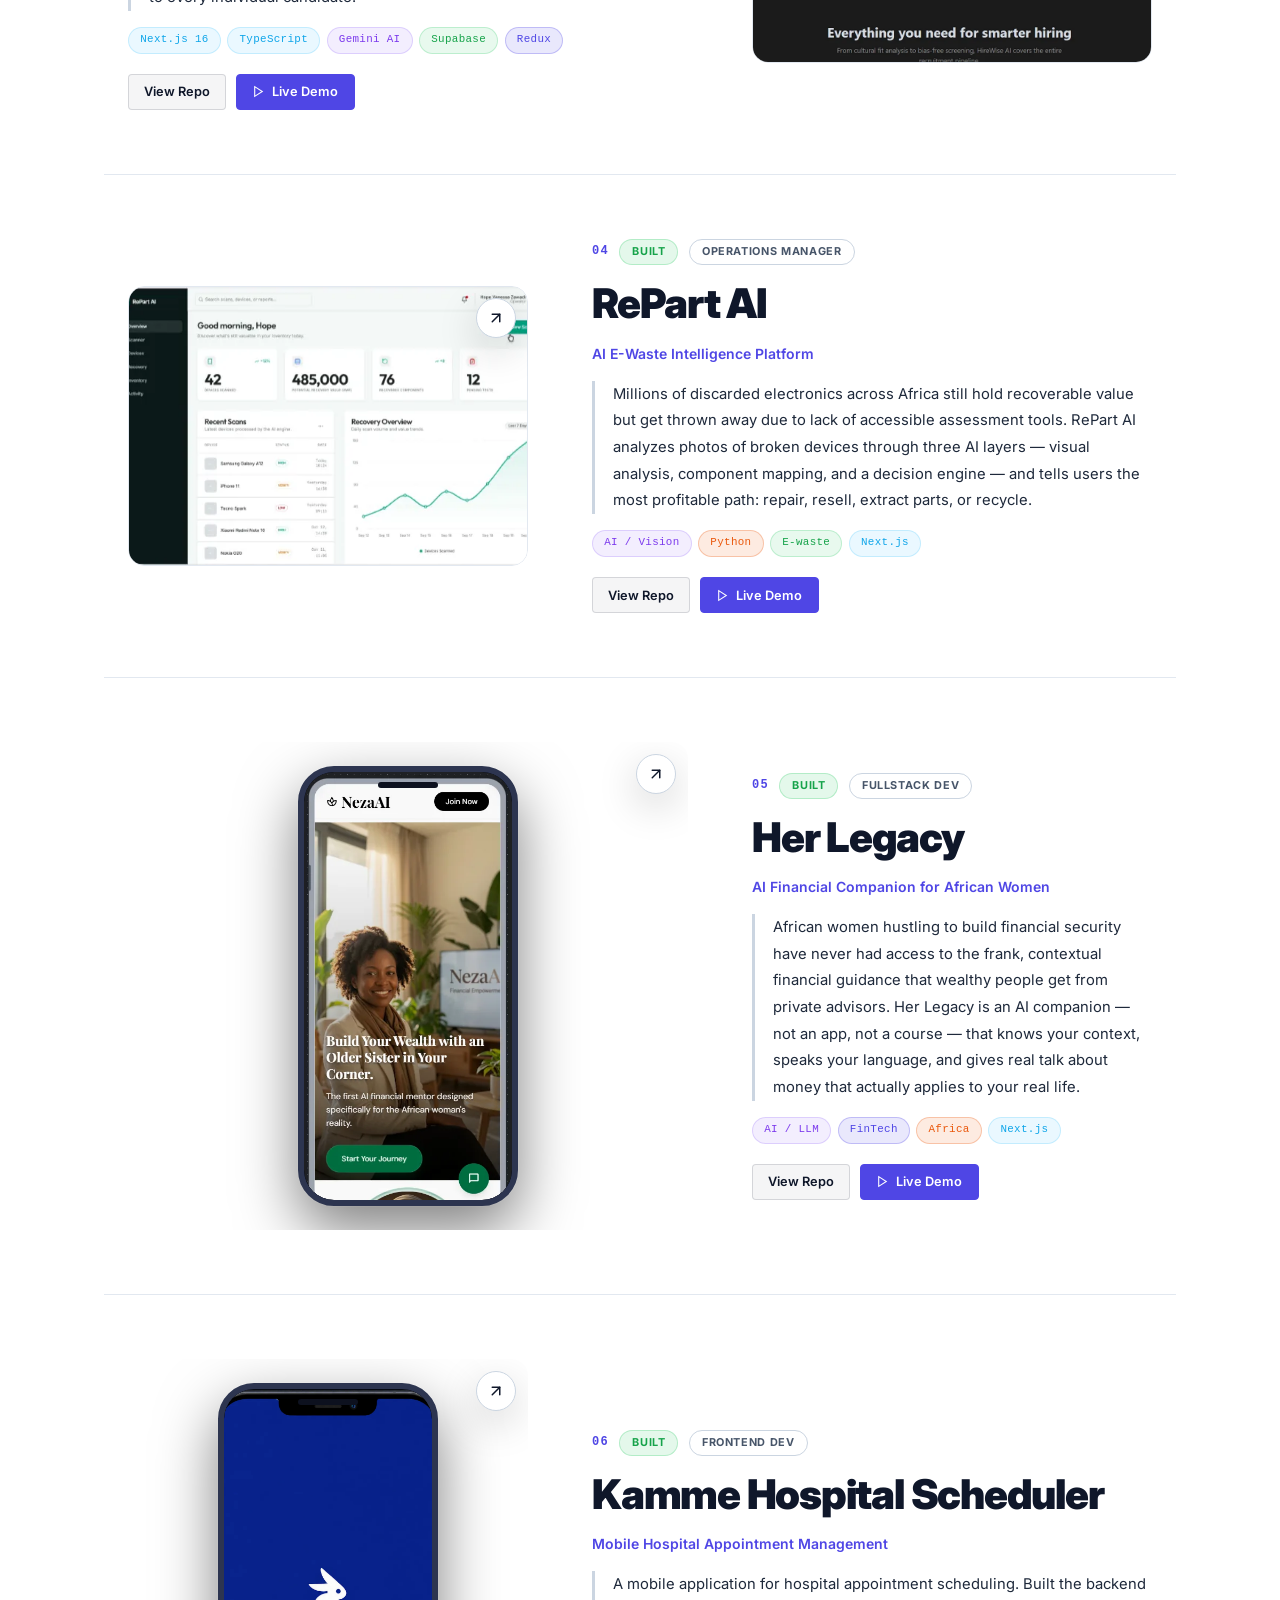
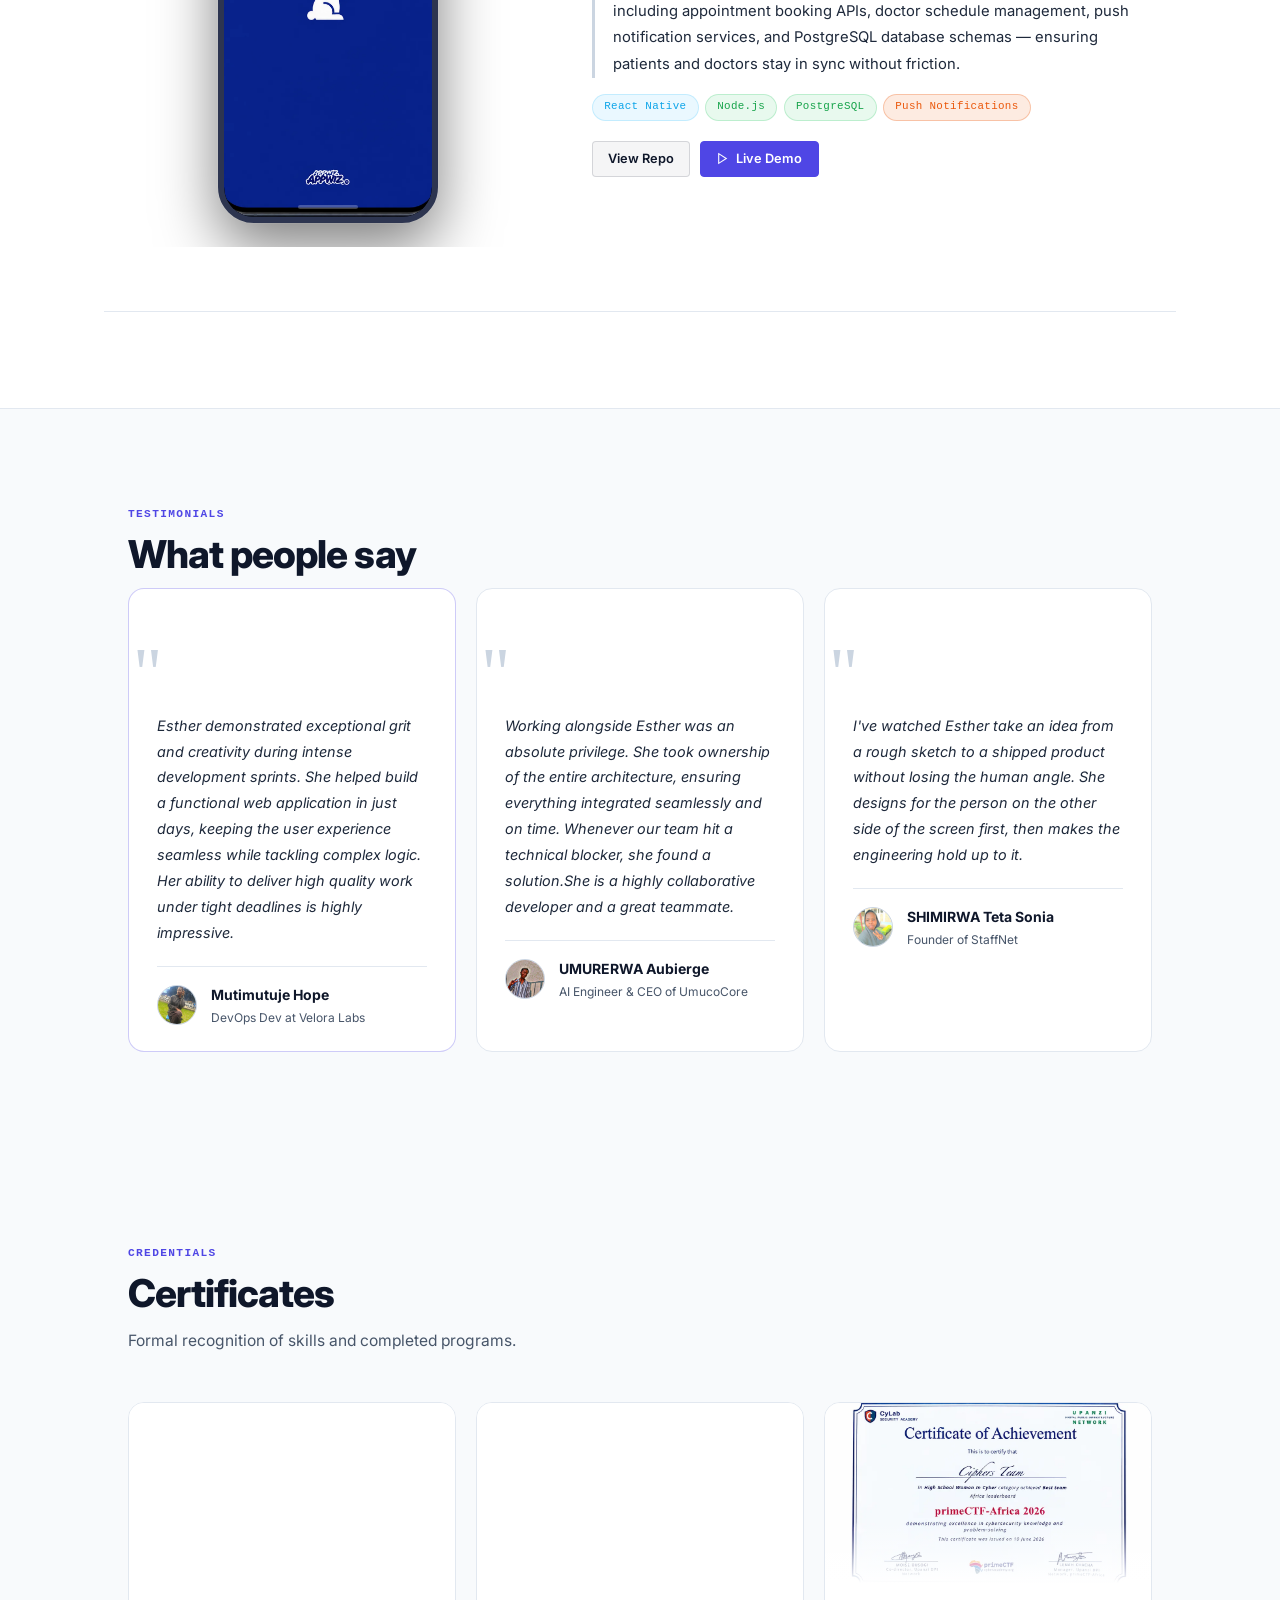
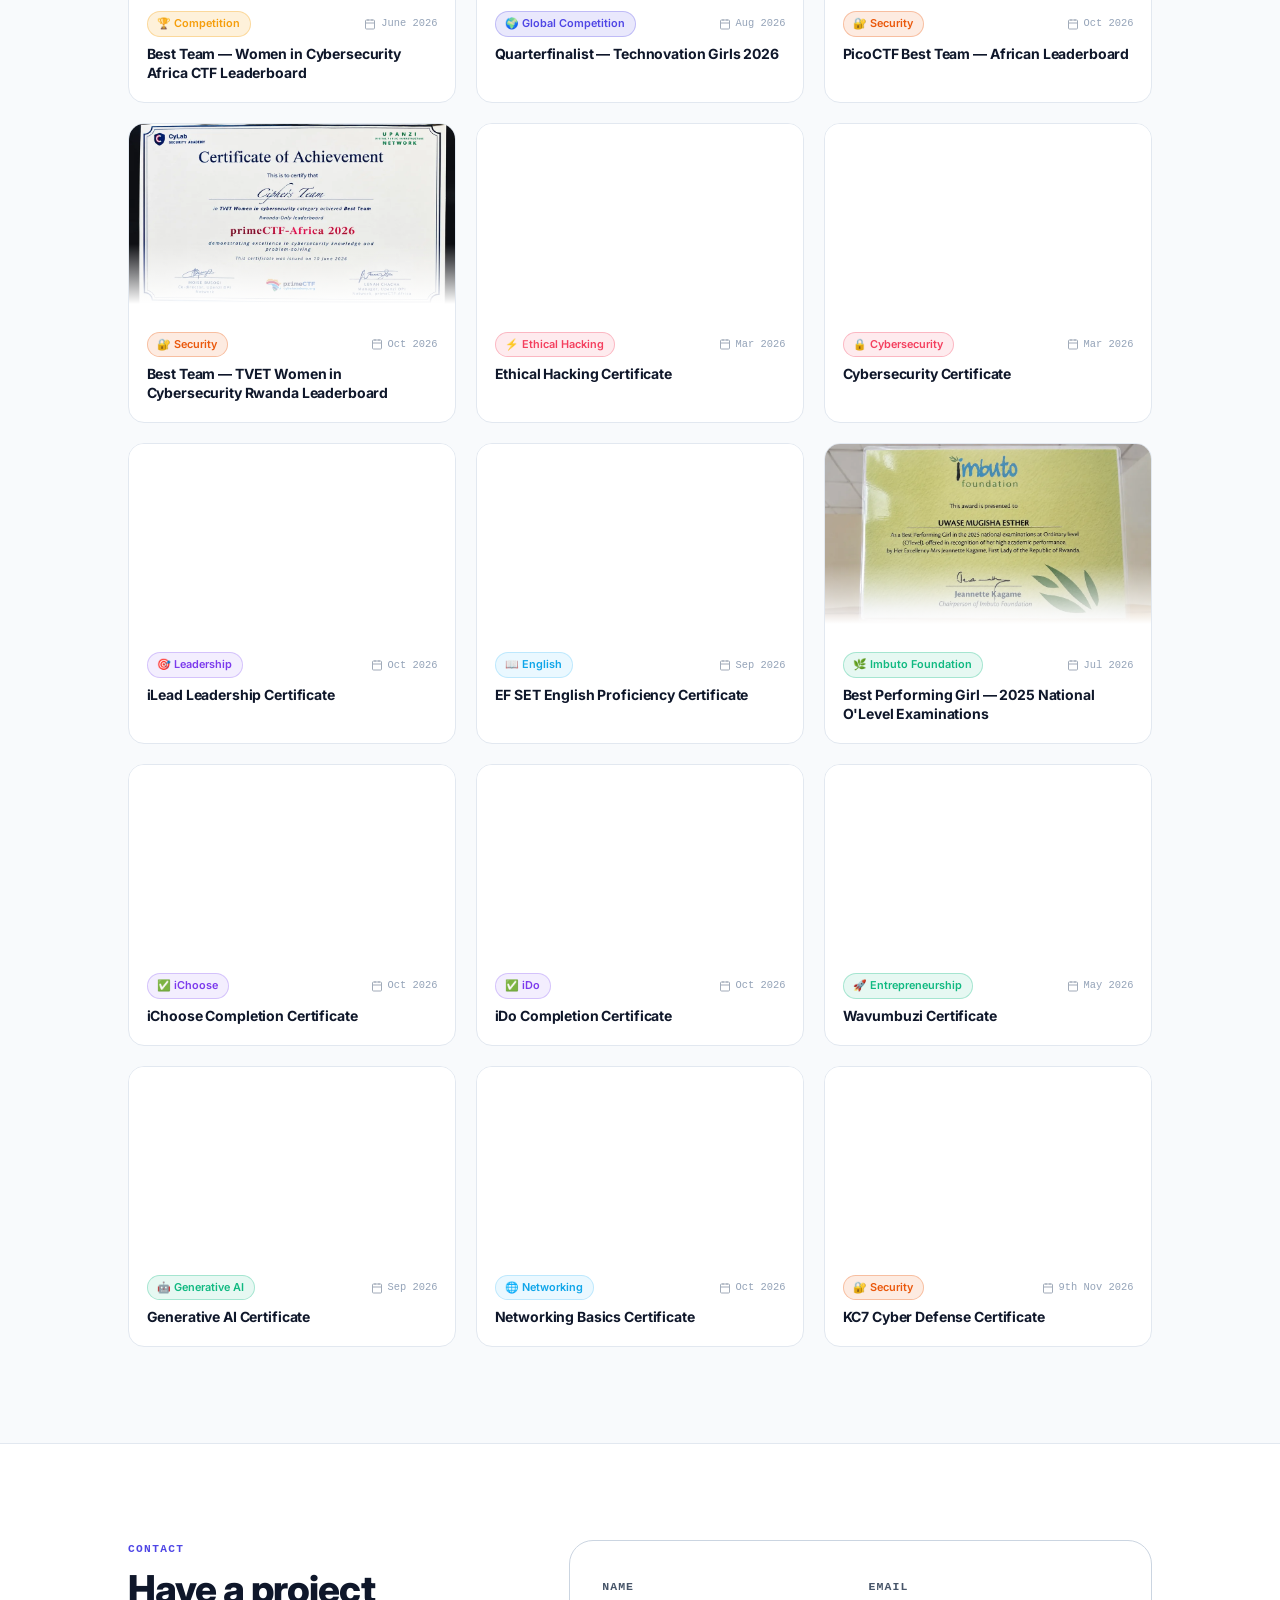
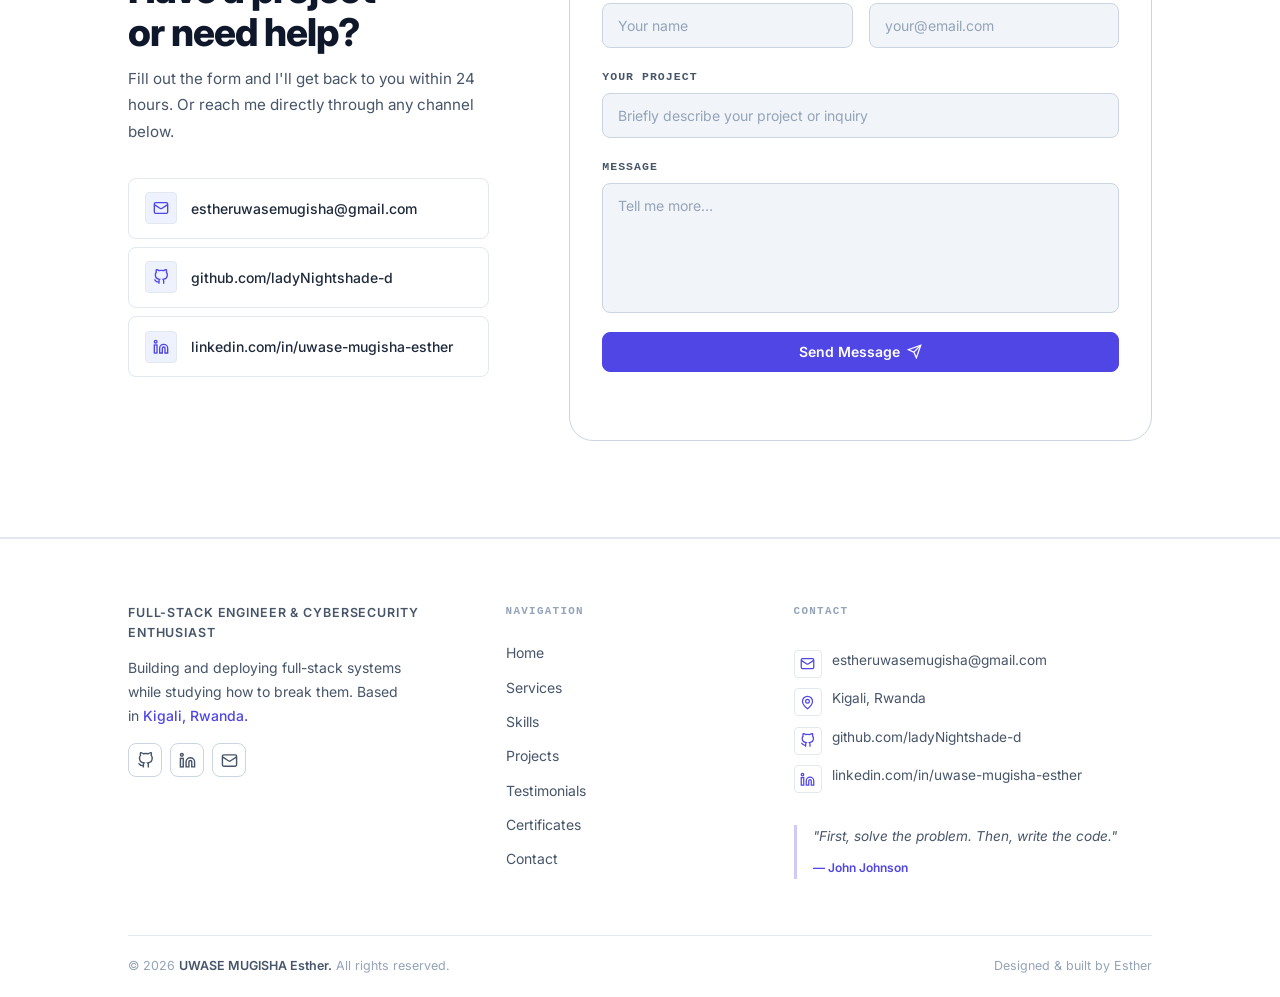
==== commit a19ffc7f: "Add testimonial headshots and drop service numbering" ====
--- a/index.html
+++ b/index.html
@@ -249,7 +249,7 @@
                 <path d="M8 21h8M12 17v4M7 9h4M7 13h8"/>
               </svg>
             </div>
-            <span class="service-index">01 / 06</span>
+            <span class="service-index"></span>
             <h3 class="service-title">Frontend Experiences</h3>
             <p class="service-desc">
               Turning product ideas into responsive interfaces that feel clear
@@ -273,7 +273,7 @@
                 <path d="M4 12c0 1.66 3.58 3 8 3s8-1.34 8-3"/>
               </svg>
             </div>
-            <span class="service-index">02 / 06</span>
+            <span class="service-index"></span>
             <h3 class="service-title">Backend &amp; Full-Stack Systems</h3>
             <p class="service-desc">
               Building the logic behind the interface: APIs, data flows and
@@ -295,7 +295,7 @@
                 <path d="M12 22s8-4 8-10V5l-8-3-8 3v7c0 6 8 10 8 10z"/>
               </svg>
             </div>
-            <span class="service-index">03 / 06</span>
+            <span class="service-index"></span>
             <h3 class="service-title">Application Security</h3>
             <p class="service-desc">
               Bringing a security mindset to web apps through authorized,
@@ -318,7 +318,7 @@
                 <path d="M12 1v4M12 19v4M4.22 4.22l2.83 2.83M16.95 16.95l2.83 2.83M1 12h4M19 12h4M4.22 19.78l2.83-2.83M16.95 7.05l2.83-2.83"/>
               </svg>
             </div>
-            <span class="service-index">04 / 06</span>
+            <span class="service-index"></span>
             <h3 class="service-title">AI Product Features</h3>
             <p class="service-desc">
               Connecting AI capabilities to useful product experiences, with
@@ -342,7 +342,7 @@
                 <circle cx="12" cy="12" r="2"/>
               </svg>
             </div>
-            <span class="service-index">05 / 06</span>
+            <span class="service-index"></span>
             <h3 class="service-title">DevOps &amp; Delivery</h3>
             <p class="service-desc">
               Helping projects move from local development to a live release
@@ -365,7 +365,7 @@
                 <path d="M12 12v7M9 15l3-3 3 3"/>
               </svg>
             </div>
-            <span class="service-index">06 / 06</span>
+            <span class="service-index"></span>
             <h3 class="service-title">Cloud Foundations</h3>
             <p class="service-desc">
               I’m actively building my cloud experience. I can contribute to
@@ -1072,7 +1072,9 @@
                   is highly impressive.
             </blockquote>
             <figcaption class="tcard-author">
-              <div class="tcard-avatar" aria-hidden="true">MH</div>
+              <div class="tcard-avatar" aria-hidden="true">
+                <img src="assets/mutimutuje-hope.jpg" alt="" loading="lazy" />
+              </div>
               <div>
                 <p class="tcard-name">Mutimutuje Hope</p>
                 <p class="tcard-role">DevOps Dev at Velora Labs</p>
@@ -1089,7 +1091,9 @@
                 a highly collaborative developer and a great teammate.
             </blockquote>
             <figcaption class="tcard-author">
-              <div class="tcard-avatar" aria-hidden="true">UA</div>
+              <div class="tcard-avatar" aria-hidden="true">
+                <img src="assets/umurerwa-aubierge.png" alt="" loading="lazy" />
+              </div>
               <div>
                 <p class="tcard-name">UMURERWA Aubierge</p>
                 <p class="tcard-role">AI Engineer & CEO of UmucoCore</p>
@@ -1105,7 +1109,9 @@
               of the screen first, then makes the engineering hold up to it.
             </blockquote>
             <figcaption class="tcard-author">
-              <div class="tcard-avatar" aria-hidden="true">SS</div>
+              <div class="tcard-avatar" aria-hidden="true">
+                <img src="assets/shimirwa-teta-sonia.jpg" alt="" loading="lazy" />
+              </div>
               <div>
                 <p class="tcard-name">SHIMIRWA Teta Sonia</p>
                 <p class="tcard-role">Founder of StaffNet</p>
--- a/assets/css/style.css
+++ b/assets/css/style.css
@@ -889,6 +889,12 @@
   font-size: .68rem; font-weight:700;
   color: var(--indigo);
   flex-shrink: 0;
+}
+.tcard-avatar img {
+  width: 100%; height: 100%;
+  border-radius: 50%;
+  object-fit: cover;
+  display: block;
 }
 .tcard-name {
   font-size: .875rem;
